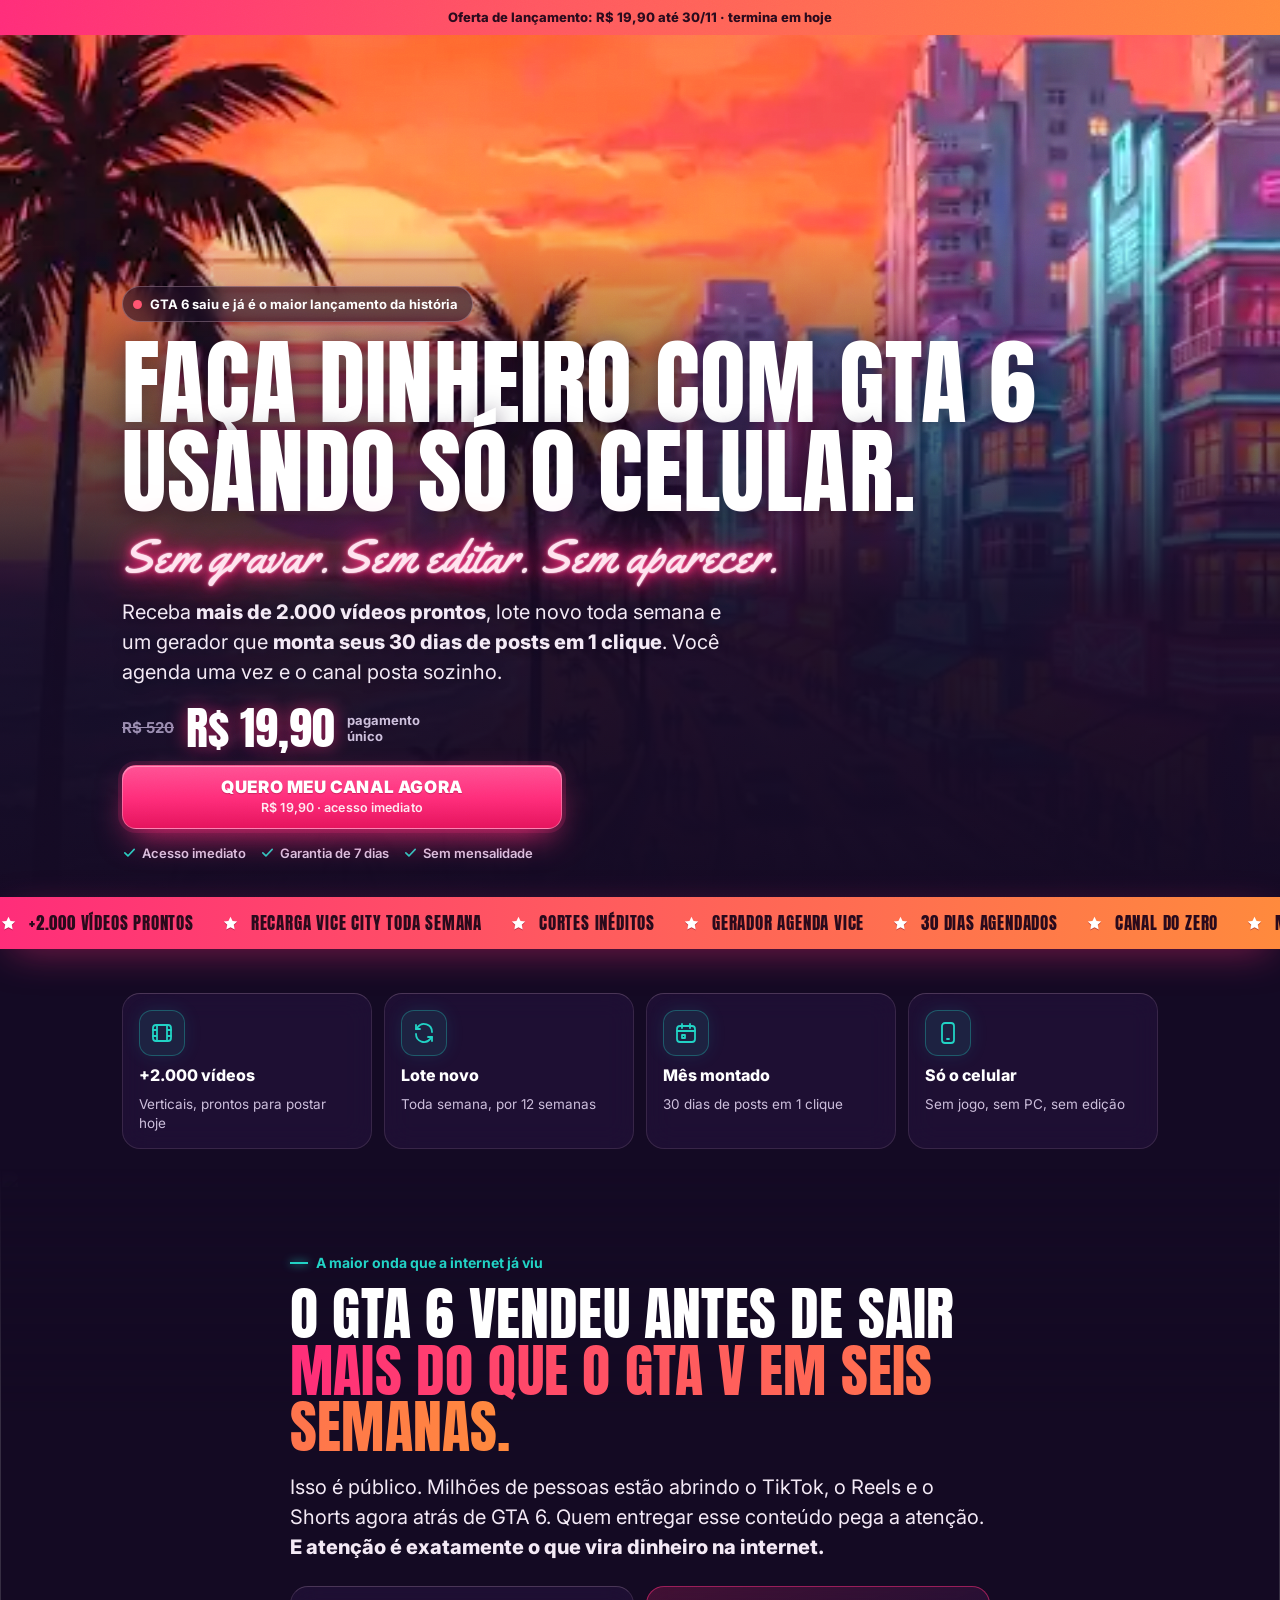
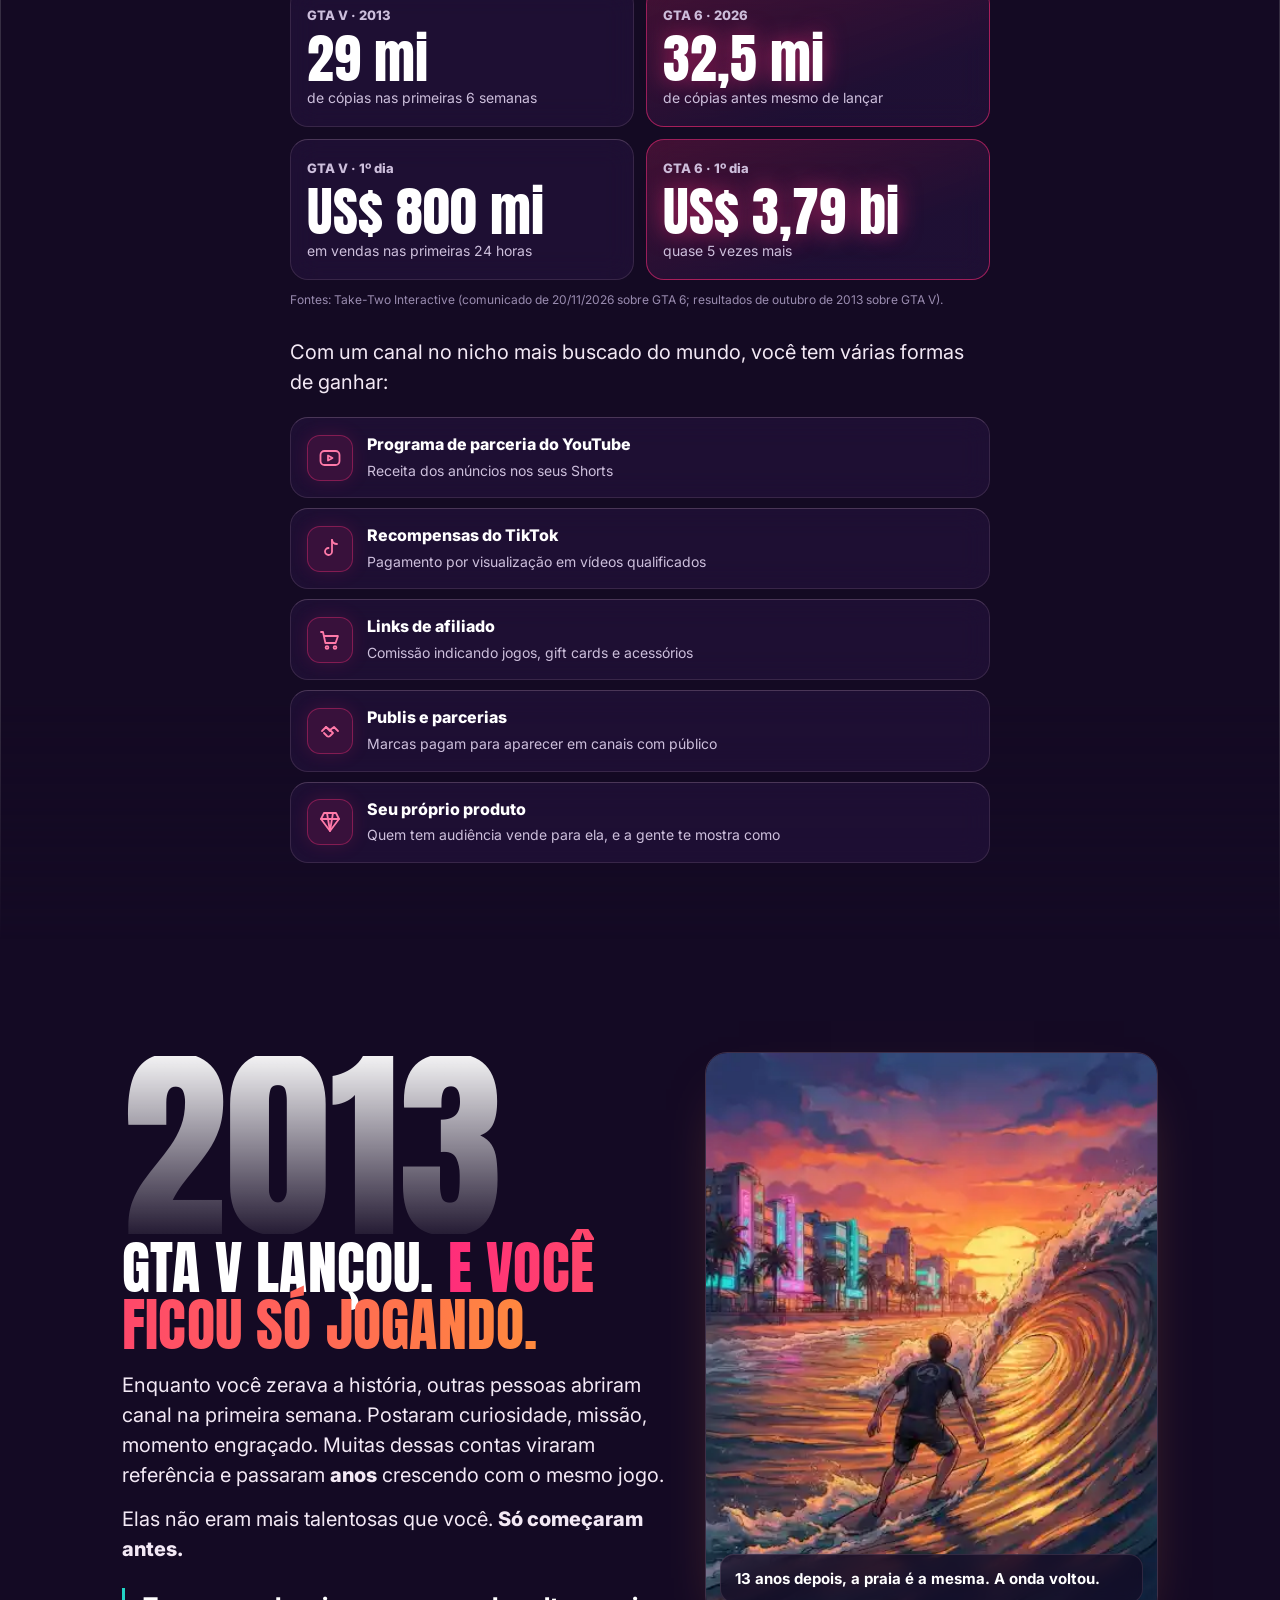
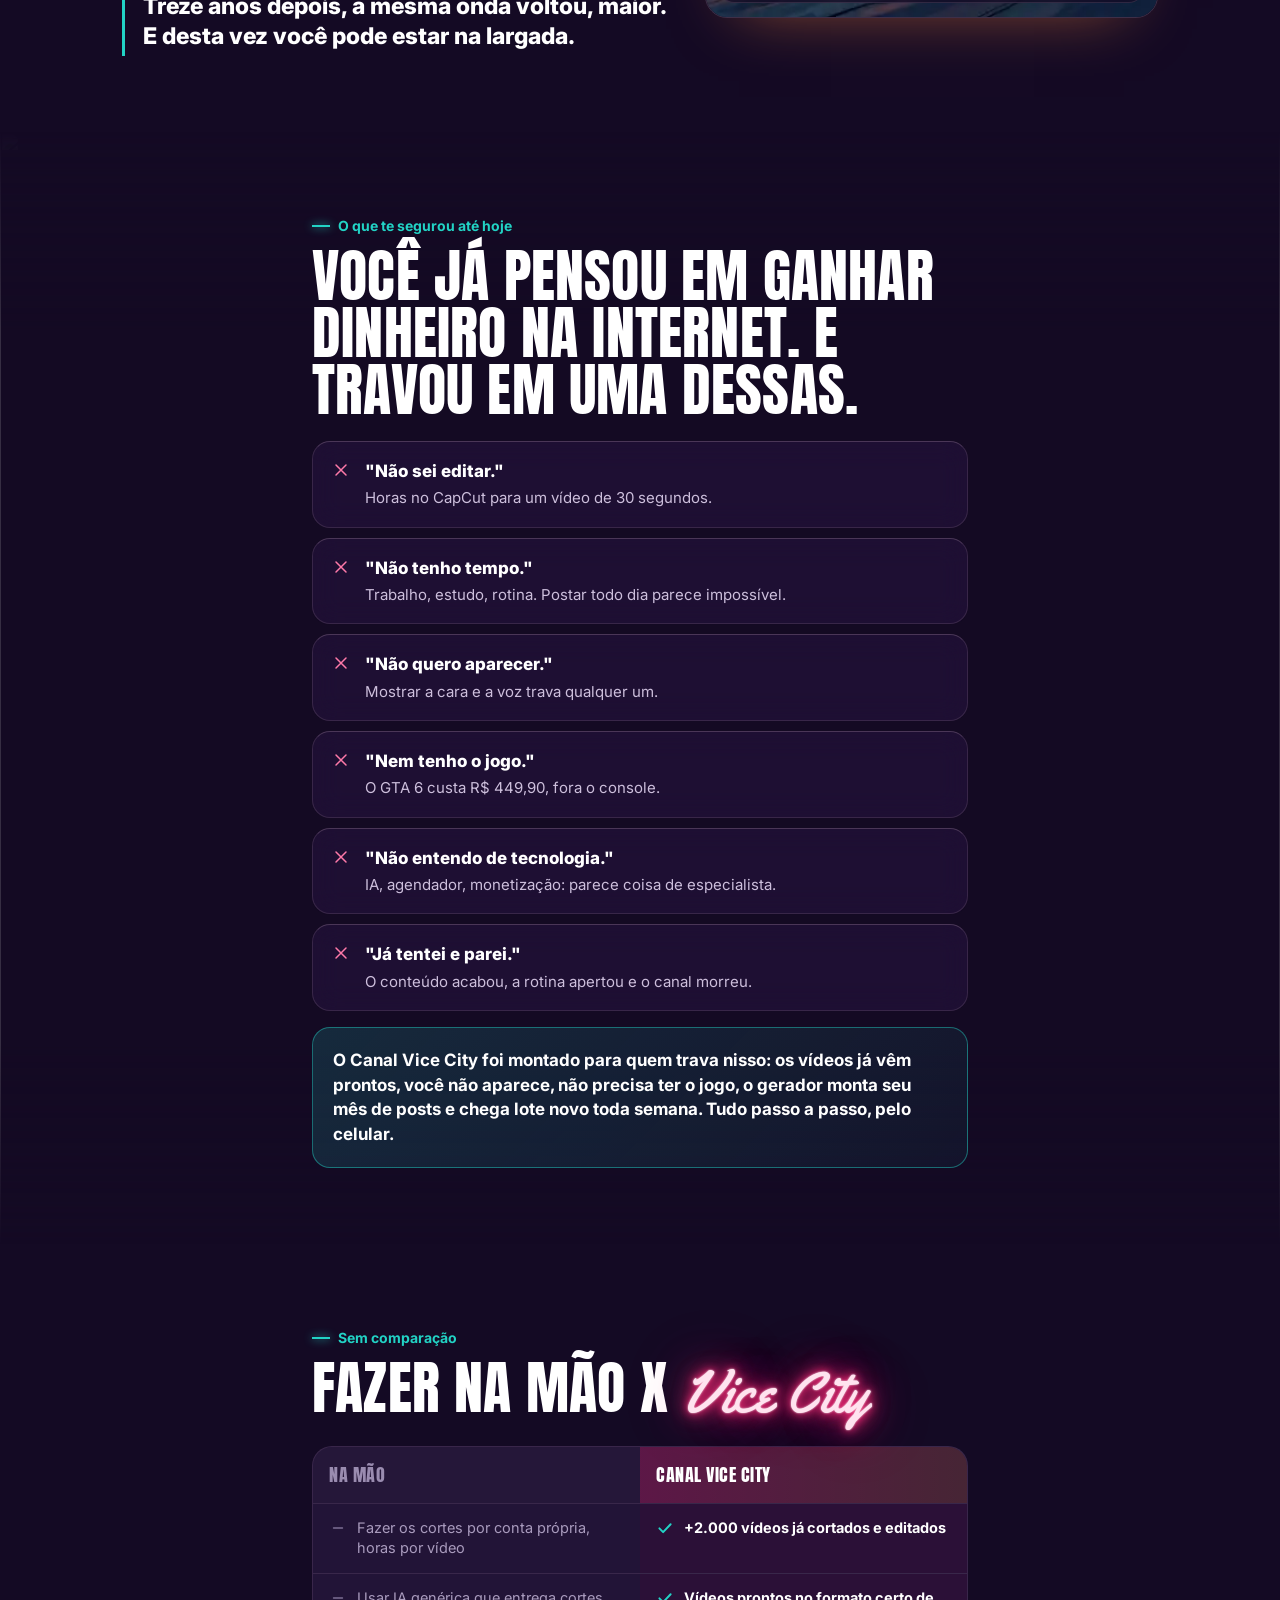
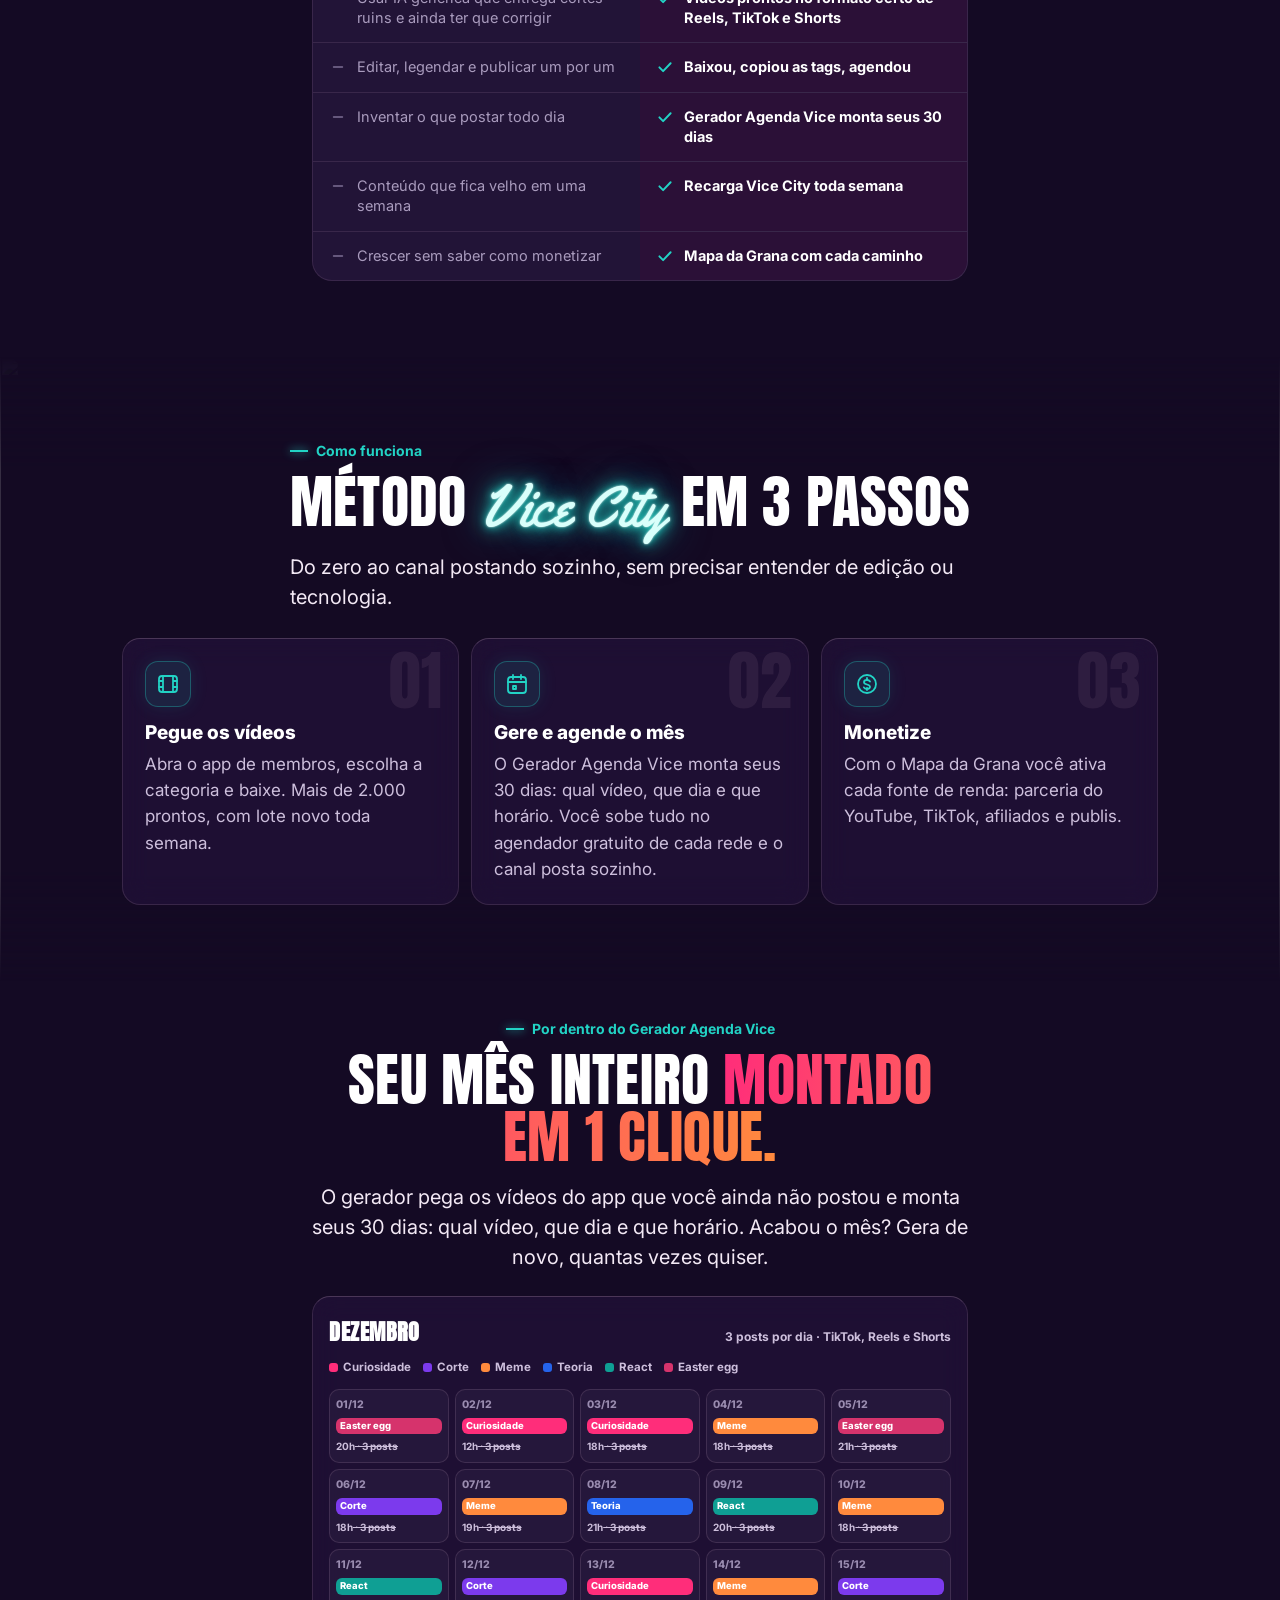
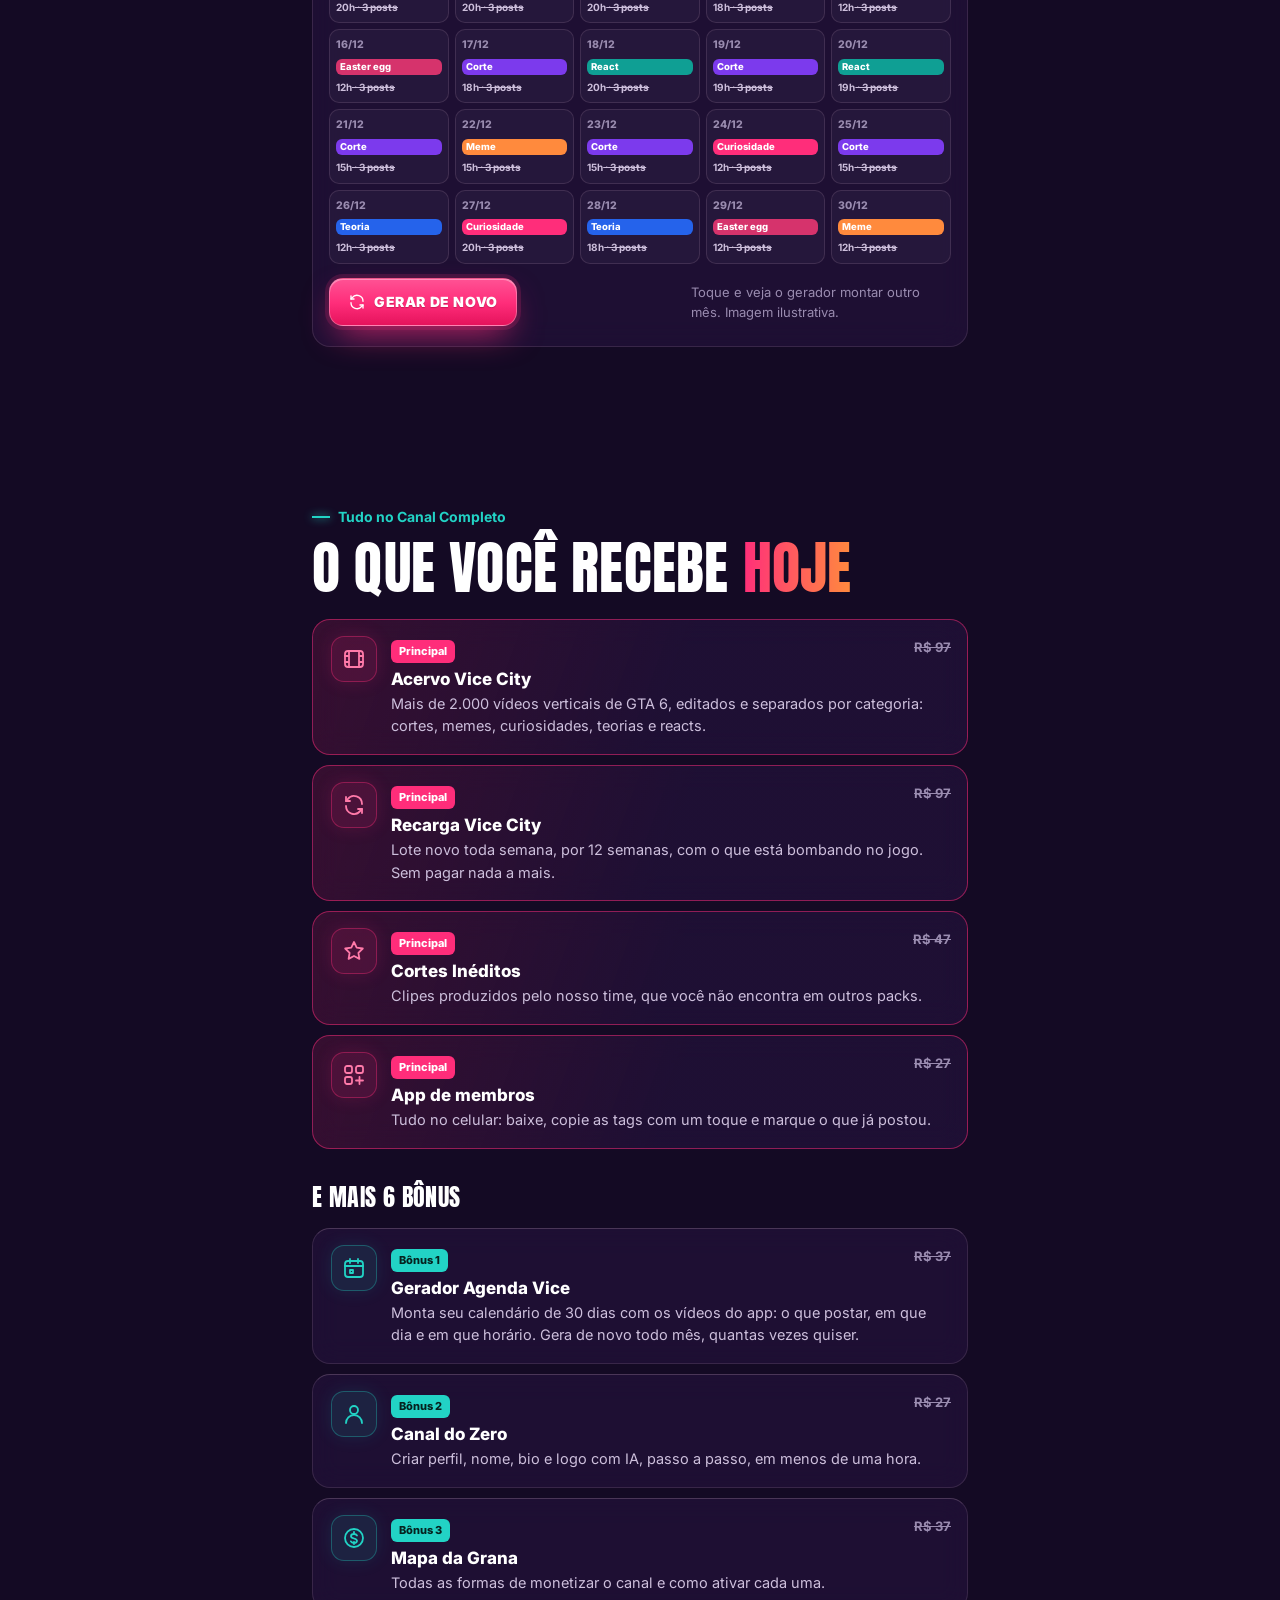
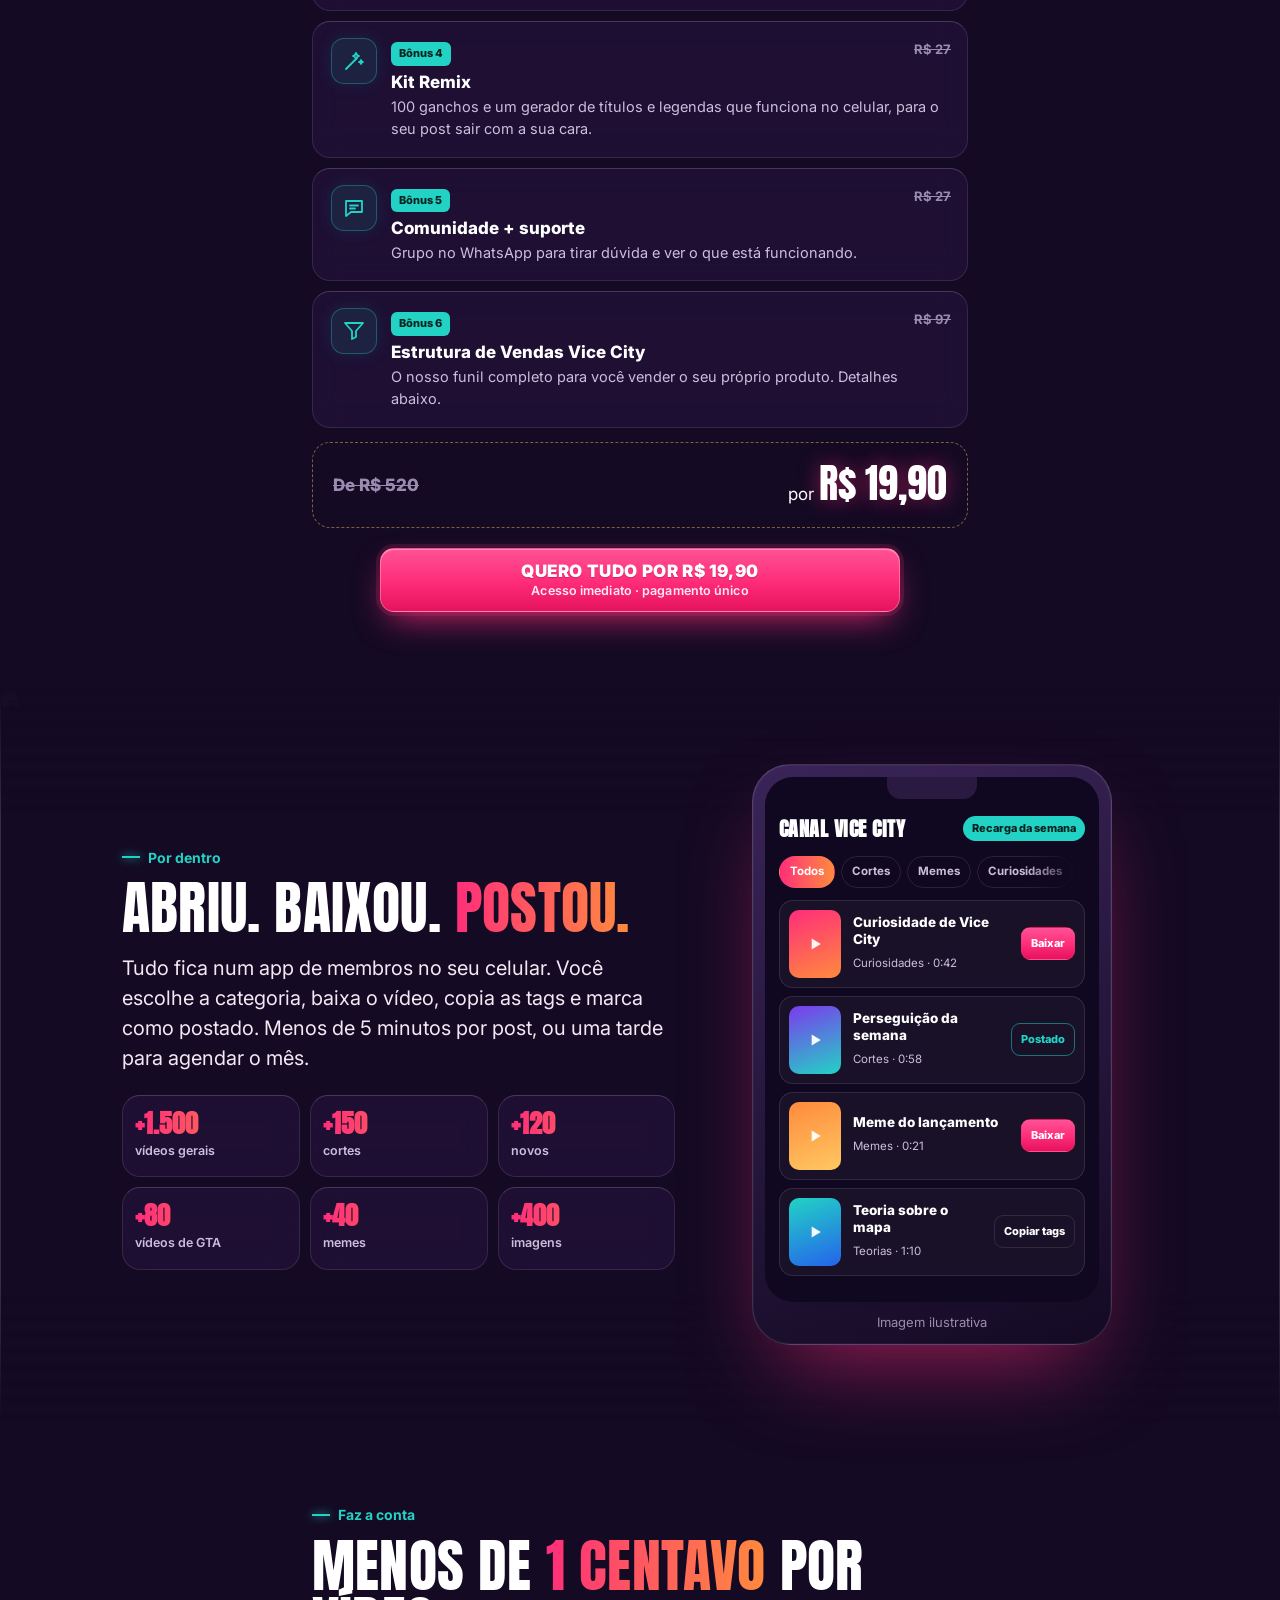
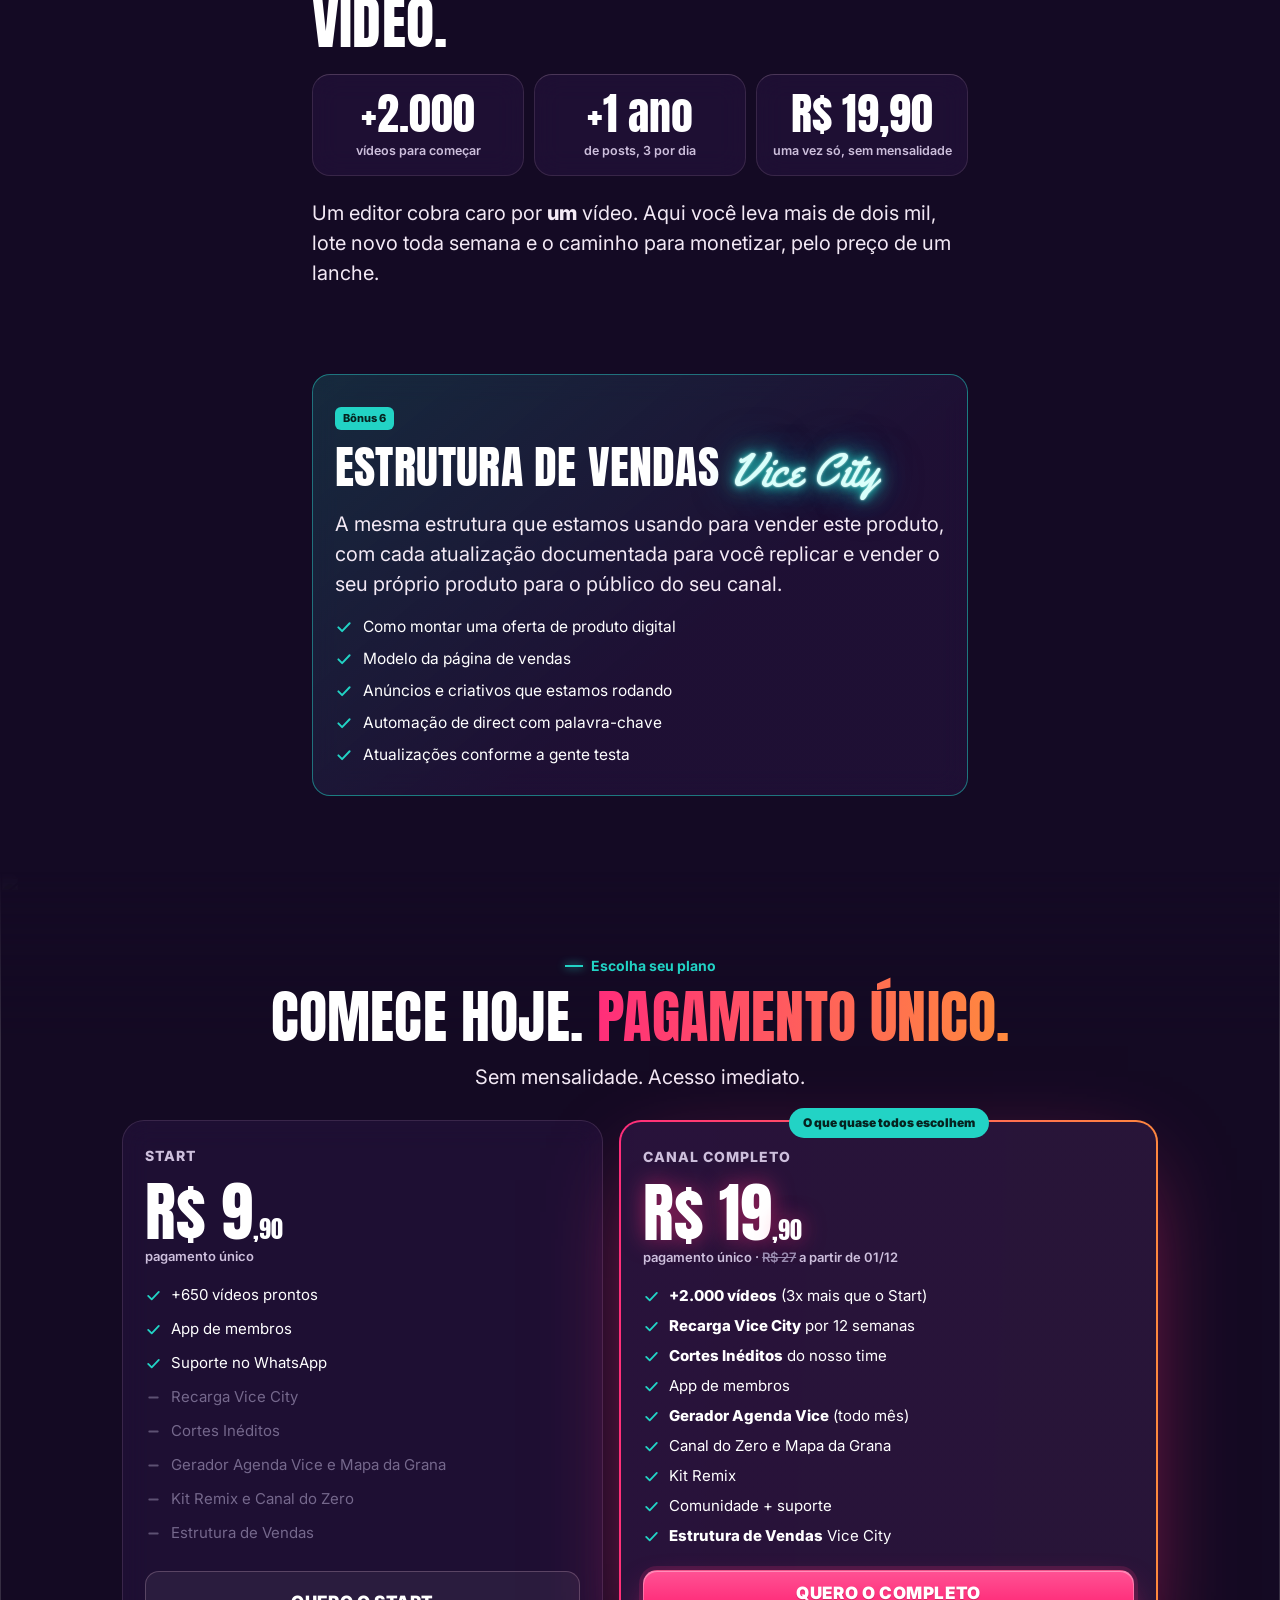
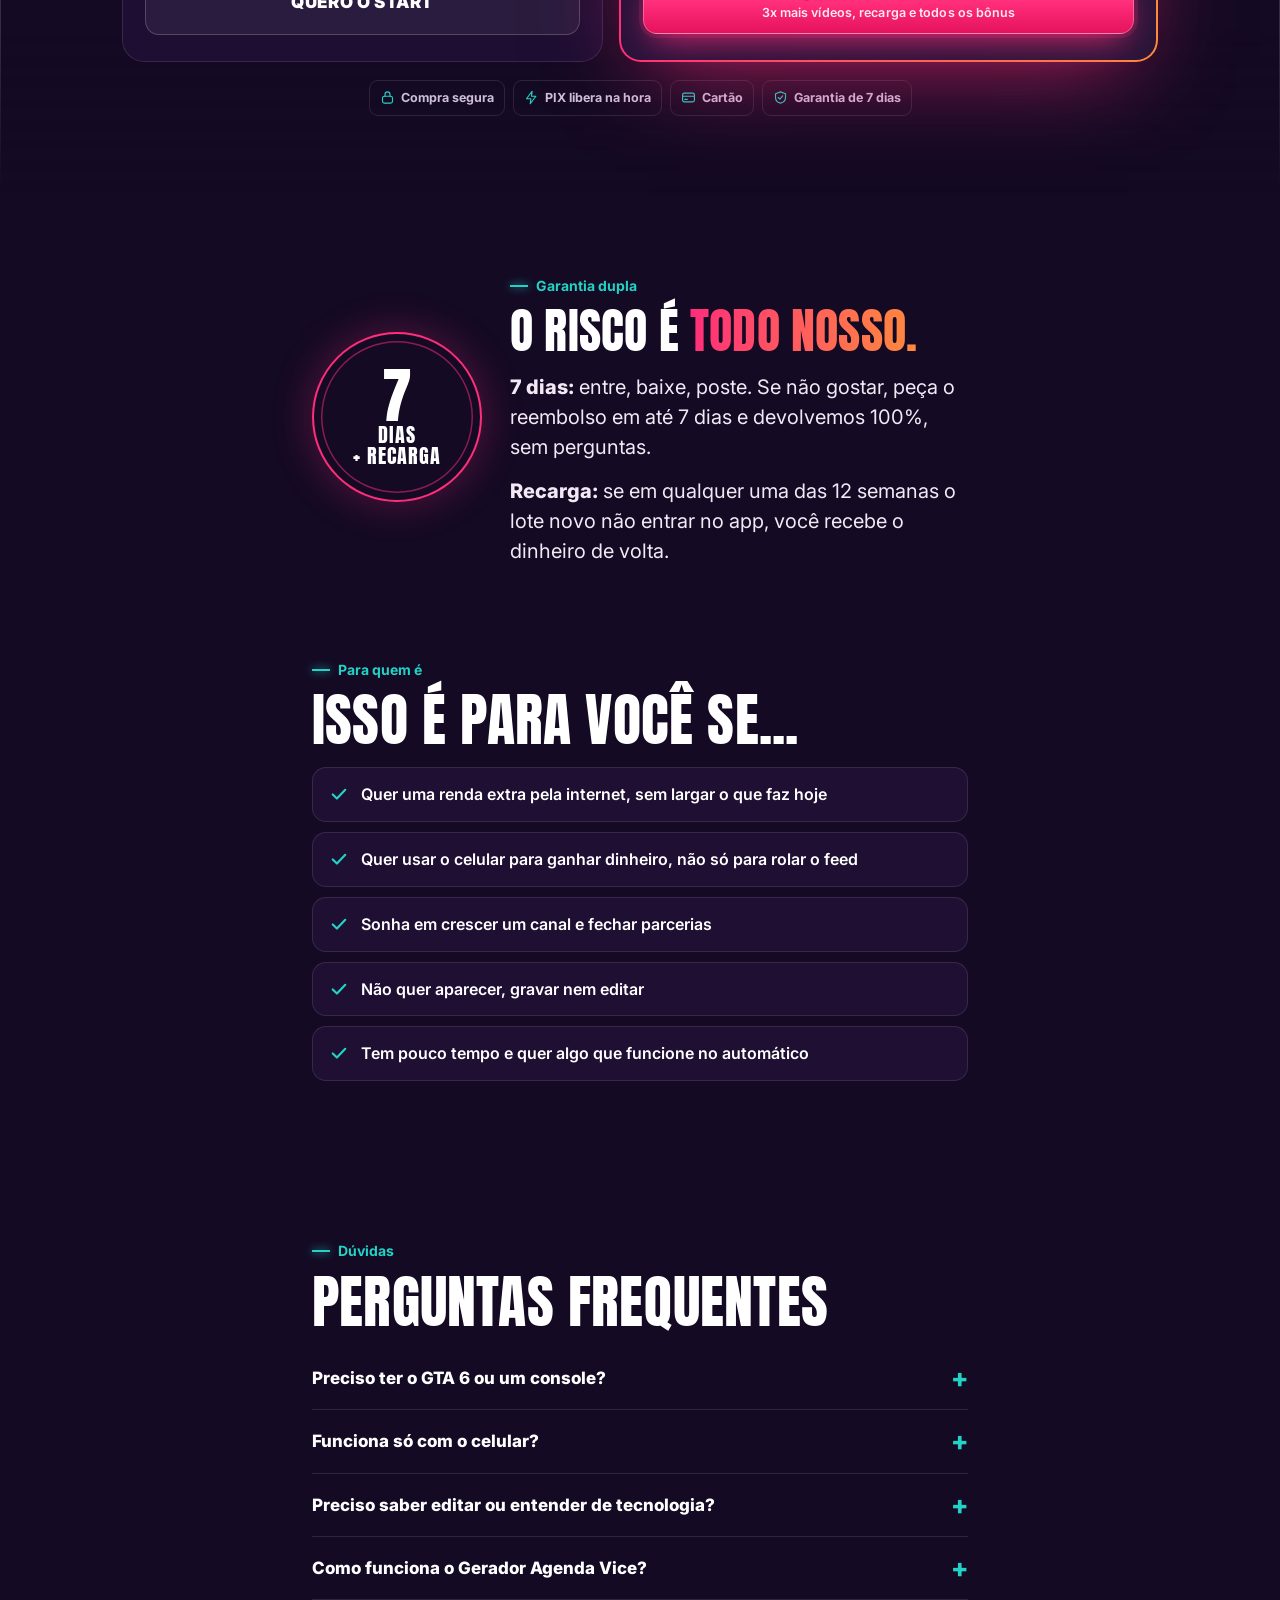
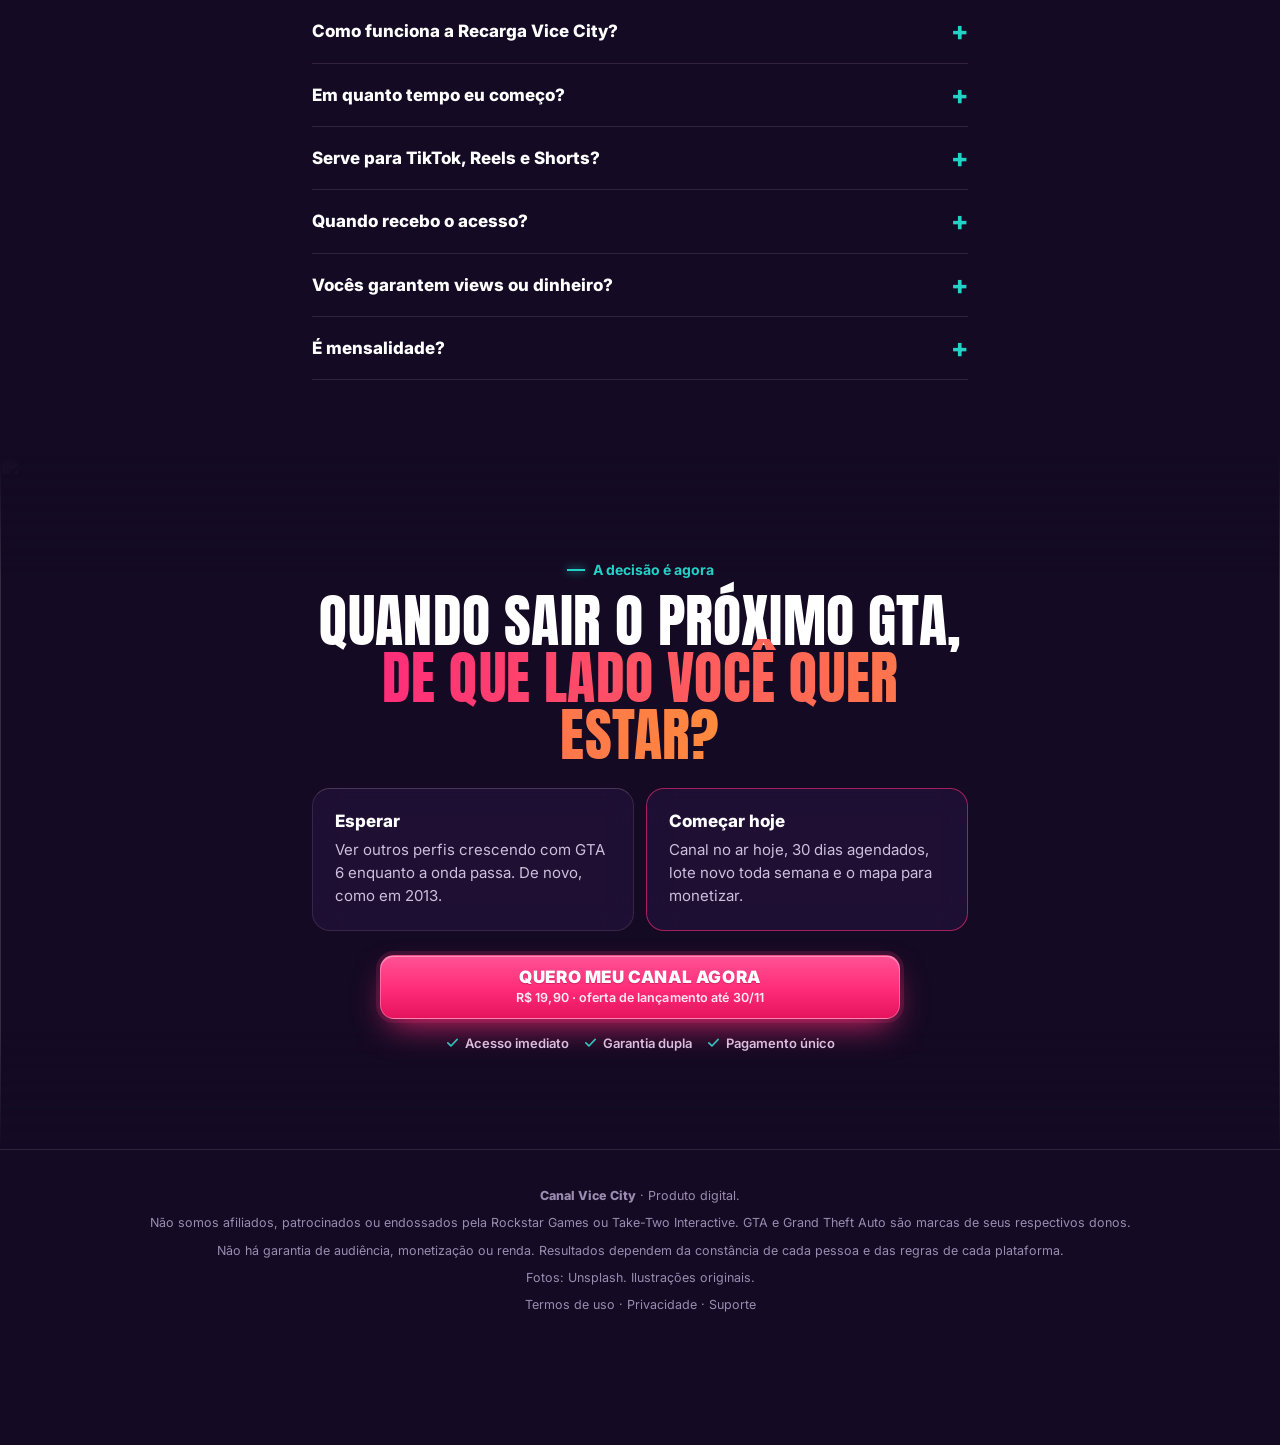
==== index.html @ c2169b96 "Update index.html" ====
<!DOCTYPE html>
<html lang="pt-BR">
<head>
<meta charset="utf-8">
<meta name="viewport" content="width=device-width, initial-scale=1, viewport-fit=cover">
<title>Canal Vice City · Faça dinheiro com GTA 6 usando só o celular</title>
<meta name="description" content="Mais de 2.000 vídeos de GTA 6 prontos, lote novo toda semana e 30 dias de posts agendados de uma vez. Sem gravar, sem editar, sem aparecer. R$ 19,90.">
<meta name="theme-color" content="#140a24">
<meta property="og:title" content="Canal Vice City · Faça dinheiro com GTA 6 usando só o celular">
<meta property="og:description" content="+2.000 vídeos prontos, Recarga Vice City toda semana e 30 dias de posts agendados. R$ 19,90.">
<meta property="og:image" content="https://images.unsplash.com/photo-1533106497176-45ae19e68ba2?w=1200&q=70&auto=format&fit=crop">
<link rel="preconnect" href="https://fonts.googleapis.com">
<link rel="preconnect" href="https://fonts.gstatic.com" crossorigin>
<link rel="preconnect" href="https://images.unsplash.com">
<link href="https://fonts.googleapis.com/css2?family=Anton&family=Inter:wght@400;500;600;700;800;900&family=Yellowtail&display=swap" rel="stylesheet">
<!-- build 10 -->
<!-- PIXEL META: cole aqui o código do pixel (PageView + ViewContent) -->
<style>
:root{
  --night:#140a24;--night2:#1b0f30;--card:rgba(33,17,56,.8);--card2:#24143c;--line:rgba(255,214,232,.12);
  --txt:#fff;--mut:#cdbfdc;--dim:#9a8cb0;
  --pink:#ff2d7a;--orange:#ff8a3d;--aqua:#22d3c5;--pastel:#ffd6e8;--gold:#ffc861;
  --sunset:linear-gradient(92deg,#ff2d7a 0%,#ff5a5f 45%,#ff8a3d 100%);
  --cta:linear-gradient(180deg,#ff5294 0%,#ff2d7a 52%,#e5135c 100%);
}
*{box-sizing:border-box;margin:0;padding:0}
html{scroll-behavior:smooth;overflow-x:hidden}
body{background:var(--night);color:var(--txt);font-family:Inter,system-ui,-apple-system,Segoe UI,Roboto,sans-serif;font-size:17px;line-height:1.55;-webkit-font-smoothing:antialiased;overflow-x:hidden}
body:after{content:"";position:fixed;inset:0;pointer-events:none;z-index:95;opacity:.07;mix-blend-mode:overlay;background-image:url("data:image/svg+xml,%3Csvg xmlns='http://www.w3.org/2000/svg' width='160' height='160'%3E%3Cfilter id='n'%3E%3CfeTurbulence type='fractalNoise' baseFrequency='.9' numOctaves='2' stitchTiles='stitch'/%3E%3C/filter%3E%3Crect width='100%25' height='100%25' filter='url(%23n)'/%3E%3C/svg%3E")}
img{display:block;max-width:100%}
a{color:inherit;text-decoration:none}
.wrap{max-width:1080px;margin:0 auto;padding:0 22px}
.narrow{max-width:700px;margin:0 auto}
section{padding:76px 0;position:relative}
h1,h2{font-family:Anton,Impact,sans-serif;font-weight:400;text-transform:uppercase;letter-spacing:.2px}
h1{font-size:clamp(44px,12vw,94px);line-height:.95}
h2{font-size:clamp(34px,9vw,58px);line-height:.98;margin-bottom:16px}
h3{font-size:19px;font-weight:800;line-height:1.25;margin-bottom:6px}
p+p{margin-top:14px}
b,strong{font-weight:800}
.lead{font-size:clamp(17.5px,4.5vw,20px);line-height:1.5;color:#f3e9f5}
.mut{color:var(--mut)}
.small{font-size:13px;color:var(--dim)}
.sun{background:var(--sunset);-webkit-background-clip:text;background-clip:text;color:transparent}
.script{font-family:Yellowtail,cursive;font-weight:400;text-transform:none;letter-spacing:0;color:#ffe3ef;
  text-shadow:0 0 2px #fff,0 0 8px #ff2d7a,0 0 18px #ff2d7a,0 0 38px rgba(255,45,122,.75),0 0 70px rgba(255,45,122,.45)}
.neon{font-family:Yellowtail,cursive;font-weight:400;text-transform:none;letter-spacing:0;color:#d9fffb;
  text-shadow:0 0 2px #fff,0 0 8px #22d3c5,0 0 20px #22d3c5,0 0 44px rgba(34,211,197,.6)}
@keyframes flick{0%,92%,100%{opacity:1}93%{opacity:.55}95%{opacity:1}97%{opacity:.7}}
.eyebrow{display:inline-flex;align-items:center;gap:8px;font-size:14px;font-weight:700;color:var(--aqua);margin-bottom:12px}
.eyebrow:before{content:"";width:18px;height:2px;background:var(--aqua);box-shadow:0 0 8px var(--aqua)}
.center{text-align:center}.center .eyebrow{justify-content:center}
.ic{width:24px;height:24px;stroke:currentColor;fill:none;stroke-width:1.8;stroke-linecap:round;stroke-linejoin:round;flex-shrink:0}

/* topo */
.topbar{position:sticky;top:0;z-index:70;background:var(--sunset);color:#2a0a1c;font-weight:800;font-size:13px;text-align:center;padding:9px 10px;line-height:1.3}
.topbar b{font-variant-numeric:tabular-nums;white-space:nowrap}

/* botão */
.btn{position:relative;display:flex;flex-direction:column;align-items:center;justify-content:center;gap:3px;width:100%;max-width:520px;margin:0 auto;
  background:var(--cta);color:#fff;font-size:17px;font-weight:900;letter-spacing:.6px;line-height:1.15;text-transform:uppercase;text-align:center;
  min-height:64px;padding:12px 22px;border-radius:14px;border:1px solid rgba(255,255,255,.28);overflow:hidden;
  box-shadow:0 0 0 4px rgba(255,45,122,.16),0 14px 34px -10px rgba(255,45,122,.85),inset 0 1px 0 rgba(255,255,255,.35);text-shadow:0 1px 1px rgba(120,0,40,.35);transition:transform .15s}
.btn small{font-size:12.5px;font-weight:600;letter-spacing:.1px;text-transform:none;color:rgba(255,255,255,.9);text-shadow:none}
.btn:after{content:"";position:absolute;top:0;left:-60%;width:40%;height:100%;background:linear-gradient(100deg,transparent,rgba(255,255,255,.35),transparent);transform:skewX(-20deg);animation:shine 4.5s infinite}
@keyframes shine{0%,60%{left:-60%}100%{left:130%}}
.btn:hover{transform:translateY(-2px)}
.btn:focus-visible{outline:3px solid var(--aqua);outline-offset:3px}
.btn-dark{background:rgba(255,255,255,.06);border:1px solid rgba(255,214,232,.22);box-shadow:none;text-shadow:none}
.btn-dark:after{display:none}
.trust{display:flex;flex-wrap:wrap;gap:6px 14px;margin-top:14px;font-size:13px;color:#d8cbe6;font-weight:600}
.trust span{display:inline-flex;align-items:center;gap:5px}
.trust .ic{width:15px;height:15px;color:var(--aqua);stroke-width:2.6}

/* fotos */
.photo{position:absolute;inset:0;z-index:0;overflow:hidden;-webkit-mask-image:linear-gradient(180deg,transparent 0,#000 18%,#000 82%,transparent 100%);mask-image:linear-gradient(180deg,transparent 0,#000 18%,#000 82%,transparent 100%)}
.photo img{width:100%;height:100%;object-fit:cover;color:transparent;font-size:0;filter:saturate(1.3)}
.photo:after{content:"";position:absolute;inset:0;background:rgba(20,10,36,.8)}
.on-photo{position:relative;z-index:3}

/* hero */
.hero .photo{-webkit-mask-image:none;mask-image:none}
.hero{min-height:calc(100svh - 38px);display:flex;align-items:flex-end;padding:90px 0 34px;overflow:hidden}
.hero .photo img{filter:saturate(1.08) contrast(1.04);object-position:50% 38%}
.hero .photo:before{content:"";position:absolute;inset:0;z-index:1;mix-blend-mode:soft-light;opacity:.4;background:linear-gradient(195deg,rgba(255,138,61,.85) 0%,rgba(255,45,122,.7) 38%,rgba(120,60,255,.35) 70%,transparent 100%)}
.hero .photo:after{z-index:2;background:linear-gradient(180deg,rgba(20,10,36,0) 0%,rgba(20,10,36,0) 26%,rgba(20,10,36,.55) 46%,rgba(20,10,36,.93) 66%,var(--night) 100%)}
.tag-live{display:inline-flex;align-items:center;gap:8px;background:rgba(20,10,36,.55);backdrop-filter:blur(8px);border:1px solid rgba(255,214,232,.28);border-radius:99px;padding:7px 14px 7px 10px;font-size:13px;font-weight:700;margin-bottom:16px}
.dot{width:9px;height:9px;border-radius:50%;background:#ff5470;box-shadow:0 0 0 0 rgba(255,84,112,.7);animation:pulse 1.6s infinite}
@keyframes pulse{70%{box-shadow:0 0 0 10px rgba(255,84,112,0)}100%{box-shadow:0 0 0 0 rgba(255,84,112,0)}}
.hero h1{margin-bottom:14px;text-shadow:0 2px 24px rgba(20,10,36,.55)}
.hero h1 .script{display:block;font-size:.5em;line-height:1.15;margin-top:12px;animation:flick 6s infinite}
.hero .lead{max-width:620px;margin-bottom:18px;text-shadow:0 1px 10px rgba(20,10,36,.8)}
.price-flash{display:flex;align-items:center;gap:12px;margin:0 0 14px}
.price-flash s{color:var(--dim);font-weight:700;font-size:15px}
.price-flash .p{font-family:Anton,Impact,sans-serif;font-size:46px;line-height:1;text-shadow:0 0 18px rgba(255,45,122,.6)}
.price-flash .u{font-size:13px;color:var(--mut);font-weight:700;line-height:1.25}
.hero .btn{margin:0;max-width:440px}

/* faixa */
.ticker{background:var(--sunset);overflow:hidden;padding:13px 0;position:relative;z-index:2;box-shadow:0 10px 40px -12px rgba(255,45,122,.6)}
.ticker-in{display:flex;width:max-content;animation:tick 38s linear infinite;will-change:transform}
.ticker span{display:inline-flex;align-items:center;gap:12px;padding-right:28px;font-family:Anton,Impact,sans-serif;font-size:17px;letter-spacing:.8px;text-transform:uppercase;white-space:nowrap;color:#2a0a1c}
.ticker span svg{width:17px;height:17px;fill:#fff;filter:drop-shadow(0 1px 0 rgba(120,0,40,.45))}
@keyframes tick{to{transform:translateX(-50%)}}

/* cartões */
.card{background:var(--card);backdrop-filter:blur(14px);-webkit-backdrop-filter:blur(14px);border:1px solid var(--line);border-top-color:rgba(255,214,232,.2);border-radius:18px;padding:22px}
.g2{display:grid;grid-template-columns:1fr 1fr;gap:12px}
.badge-ic{width:46px;height:46px;border-radius:13px;display:grid;place-items:center;color:var(--aqua);background:rgba(34,211,197,.1);border:1px solid rgba(34,211,197,.32);box-shadow:0 0 18px rgba(34,211,197,.12)}
.badge-ic.pk{color:#ff7aa9;background:rgba(255,45,122,.12);border-color:rgba(255,45,122,.38);box-shadow:0 0 18px rgba(255,45,122,.15)}

/* benefícios rápidos */
.qb{display:grid;grid-template-columns:repeat(4,1fr);gap:12px}
.qb .card{padding:16px;display:flex;flex-direction:column;gap:10px}
.qb b{font-size:16px;line-height:1.2}
.qb span{font-size:13.5px;color:var(--mut);line-height:1.35}

/* números */
.vs{display:grid;grid-template-columns:1fr 1fr;gap:12px;margin-top:24px}
.vs .card{padding:18px 16px;min-width:0}
.vs .y{font-size:13px;font-weight:800;color:var(--mut)}
.vs .n{font-family:Anton,Impact,sans-serif;font-size:clamp(25px,7.2vw,54px);line-height:1;margin:6px 0 4px;white-space:nowrap}
.vs .l{font-size:14px;color:var(--mut);line-height:1.35}
.vs .new{border-color:rgba(255,45,122,.55);background:linear-gradient(160deg,rgba(255,45,122,.2),var(--card) 70%)}
.vs .new .n{color:#fff;text-shadow:0 0 22px rgba(255,45,122,.55)}
.src{font-size:12px;color:var(--dim);margin-top:12px;line-height:1.4}
.money-list{display:grid;gap:10px;margin-top:20px}
.money{display:grid;grid-template-columns:46px 1fr;gap:14px;align-items:center;padding:14px 16px}
.money b{display:block;font-size:16px}
.money span{font-size:14px;color:var(--mut)}

/* 2013 */
.split{display:grid;grid-template-columns:1.1fr .9fr;gap:30px;align-items:center}
.split>*{min-width:0}
.split-img{border-radius:22px;overflow:hidden;aspect-ratio:4/5;position:relative;border:1px solid rgba(255,214,232,.18);box-shadow:0 24px 60px -34px rgba(255,138,61,.55)}
.split-img img{width:100%;height:100%;object-fit:cover}
.split-img .cap{position:absolute;left:14px;right:14px;bottom:14px;background:rgba(20,10,36,.72);backdrop-filter:blur(8px);border:1px solid var(--line);border-radius:14px;padding:12px 14px;font-weight:700;font-size:15px}
.year{font-family:Anton,Impact,sans-serif;font-size:clamp(110px,30vw,210px);line-height:.85;background:linear-gradient(180deg,rgba(255,255,255,.95),rgba(255,255,255,.08));-webkit-background-clip:text;background-clip:text;color:transparent;margin-bottom:6px}
.quote{border-left:3px solid var(--aqua);padding:4px 0 4px 18px;margin:24px 0 0;font-size:clamp(19px,5vw,23px);font-weight:800;line-height:1.3}

/* dores */
.pains{display:grid;gap:10px;margin-top:22px}
.pain{display:grid;grid-template-columns:22px 1fr;gap:12px;padding:16px 18px}
.pain .ic{width:20px;height:20px;color:#ff7aa9;margin-top:2px}
.pain b{display:block}
.pain span{font-size:15px;color:var(--mut)}
.answer{margin-top:16px;padding:20px;border-radius:18px;background:linear-gradient(135deg,rgba(34,211,197,.16),rgba(34,211,197,.05));border:1px solid rgba(34,211,197,.45);font-weight:700;font-size:17px;line-height:1.45}

/* comparação */
.cmp{margin-top:24px;border-radius:20px;overflow:hidden;border:1px solid var(--line);background:var(--card)}
.cmp-h,.cmp-r{display:grid;grid-template-columns:1fr 1fr}
.cmp-h div{padding:14px 16px;font-family:Anton,Impact,sans-serif;font-size:18px;letter-spacing:.5px;text-transform:uppercase}
.cmp-h .old{color:var(--dim);background:rgba(255,255,255,.03)}
.cmp-h .us{background:linear-gradient(90deg,rgba(255,45,122,.28),rgba(255,138,61,.18))}
.cmp-r{border-top:1px solid var(--line)}
.cmp-r div{padding:14px 16px;font-size:14.5px;line-height:1.4;display:flex;gap:10px;align-items:flex-start}
.cmp-r .old{color:#a99bbd;background:rgba(255,255,255,.02)}
.cmp-r .us{background:rgba(255,45,122,.06);font-weight:700}
.cmp-r .old .ic{color:#7d6f94;width:18px;height:18px;margin-top:1px}
.cmp-r .us .ic{color:var(--aqua);width:18px;height:18px;margin-top:1px;stroke-width:2.6}

/* passos */
.steps{display:grid;grid-template-columns:repeat(3,1fr);gap:12px;margin-top:26px}
.step{position:relative;overflow:hidden;padding:22px}
.step .num{position:absolute;right:16px;top:10px;font-family:Anton,Impact,sans-serif;font-size:64px;line-height:1;color:rgba(255,214,232,.08)}
.step .badge-ic{margin-bottom:14px}

/* pilha */
.stack{display:grid;gap:10px;margin-top:22px}
.item{display:grid;grid-template-columns:46px 1fr;gap:14px;padding:16px 18px;position:relative}
.item h3{font-size:17px;margin:0 0 3px;padding-right:62px}
.item p{font-size:14.5px;color:var(--mut)}
.item .val{position:absolute;right:16px;top:17px;font-size:13px;color:var(--dim);text-decoration:line-through;font-weight:700}
.item.core{border-color:rgba(255,45,122,.5);background:linear-gradient(110deg,rgba(255,45,122,.15),var(--card) 55%)}
.tag{display:inline-block;font-size:11px;font-weight:800;color:#06221f;background:var(--aqua);padding:3px 8px;border-radius:6px;margin-bottom:6px}
.tag.pk{background:var(--pink);color:#fff}
.sub{font-family:Anton,Impact,sans-serif;font-size:24px;text-transform:uppercase;margin:30px 0 4px;letter-spacing:.4px}
.total{margin-top:14px;padding:20px;border-radius:18px;border:1px dashed rgba(255,200,97,.45);display:flex;justify-content:space-between;align-items:center;gap:10px;flex-wrap:wrap}
.total .o{text-decoration:line-through;color:var(--dim);font-weight:800;font-size:17px}
.total .nw{font-family:Anton,Impact,sans-serif;font-size:40px;line-height:1;text-shadow:0 0 20px rgba(255,45,122,.5)}

/* app */
.mock{width:100%;max-width:360px;margin:0 auto;border-radius:38px;padding:12px;background:linear-gradient(160deg,#3a2458,#140a24);border:1px solid rgba(255,214,232,.18);box-shadow:0 40px 90px -30px rgba(255,45,122,.6),inset 0 0 0 1px rgba(255,255,255,.04)}
.screen{border-radius:28px;background:#0f0820;overflow:hidden;padding:16px 14px 18px}
.notch{width:90px;height:22px;border-radius:0 0 14px 14px;background:#2a1a42;margin:-16px auto 14px}
.app-h{display:flex;justify-content:space-between;align-items:center;margin-bottom:12px}
.app-h b{font-family:Anton,Impact,sans-serif;font-size:20px;text-transform:uppercase;letter-spacing:.5px}
.app-h span{font-size:11px;font-weight:800;color:#06221f;background:var(--aqua);padding:4px 9px;border-radius:99px}
.chips{display:flex;gap:6px;overflow:hidden;margin-bottom:12px;-webkit-mask-image:linear-gradient(90deg,#000 80%,transparent);mask-image:linear-gradient(90deg,#000 80%,transparent)}
.chips span{font-size:11.5px;font-weight:700;padding:6px 10px;border-radius:99px;border:1px solid var(--line);white-space:nowrap;color:var(--mut)}
.chips span.on{background:var(--sunset);color:#fff;border-color:transparent}
.vrow{display:grid;grid-template-columns:52px 1fr auto;gap:12px;align-items:center;padding:9px;border-radius:14px;background:rgba(255,255,255,.04);border:1px solid var(--line);margin-bottom:8px}
.th{width:52px;height:68px;border-radius:10px;position:relative;display:grid;place-items:center;overflow:hidden}
.th:before{content:"";position:absolute;inset:0;background:var(--g)}
.th .ic{position:relative;width:20px;height:20px;color:#fff;fill:rgba(255,255,255,.95);stroke:none}
.vrow b{font-size:13.5px;display:block;line-height:1.25}
.vrow span{font-size:11.5px;color:var(--mut)}
.mb{font-size:11px;font-weight:800;border-radius:9px;padding:7px 9px;white-space:nowrap;border:1px solid var(--line)}
.mb.go{background:var(--cta);border-color:transparent}
.mb.ok{color:var(--aqua);border-color:rgba(34,211,197,.5)}
.cats{display:grid;grid-template-columns:repeat(3,1fr);gap:10px;margin-top:22px}
.cat{padding:14px 12px;min-width:0}
.cat b{font-family:Anton,Impact,sans-serif;font-size:26px;line-height:1;display:block}
.cat span{font-size:12.5px;color:var(--mut);font-weight:600}

/* conta */
.calc{display:grid;grid-template-columns:repeat(3,1fr);gap:10px;margin-top:22px}
.calc .card{padding:16px 8px;text-align:center;min-width:0;display:flex;flex-direction:column;align-items:center;justify-content:flex-start}
.calc .n{font-family:Anton,Impact,sans-serif;font-size:clamp(24px,6.6vw,44px);line-height:1;white-space:nowrap}
.calc .l{font-size:12.5px;color:var(--mut);margin-top:8px;line-height:1.3;font-weight:600}

/* bônus 6 */
.d7{border:1.5px solid rgba(34,211,197,.5);background:linear-gradient(140deg,rgba(34,211,197,.16),var(--card) 60%);padding:28px 22px}
.d7 ul{list-style:none;display:grid;gap:8px;margin-top:16px}
.d7 li{display:flex;gap:10px;font-size:15.5px}
.d7 li .ic{width:18px;height:18px;color:var(--aqua);stroke-width:2.6;margin-top:3px}

/* planos */
.plans{display:grid;grid-template-columns:1fr 1.12fr;gap:16px;align-items:stretch;margin-top:28px}
.plan{background:var(--card);backdrop-filter:blur(14px);border:1px solid var(--line);border-radius:22px;padding:26px 22px;display:flex;flex-direction:column;position:relative}
.plan.pro{border:2px solid transparent;background:linear-gradient(rgba(33,17,56,.97),rgba(33,17,56,.97)) padding-box,var(--sunset) border-box;box-shadow:0 30px 90px -30px rgba(255,45,122,.7)}
.badge{position:absolute;top:-14px;left:50%;transform:translateX(-50%);background:var(--aqua);color:#06221f;font-size:12px;font-weight:900;padding:6px 14px;border-radius:99px;white-space:nowrap}
.plan h3{font-size:14px;letter-spacing:1px;color:var(--mut);font-weight:800}
.price{font-family:Anton,Impact,sans-serif;font-size:64px;line-height:1;margin:10px 0 2px}
.price small{font-size:24px}
.plan.pro .price{text-shadow:0 0 22px rgba(255,45,122,.55)}
.pnote{font-size:13px;color:var(--mut);margin-bottom:18px;font-weight:600}
.pnote s{color:var(--dim)}
.feat{list-style:none;display:grid;gap:9px;margin-bottom:24px;font-size:15px;flex:1}
.feat li{display:flex;gap:9px;line-height:1.4}
.feat li .ic{width:17px;height:17px;color:var(--aqua);stroke-width:2.6;margin-top:3px}
.feat li.off{color:#75688c}
.feat li.off .ic{color:#5d5173}
.plan .btn{max-width:none}
.secure{display:flex;justify-content:center;gap:8px;flex-wrap:wrap;margin-top:18px}
.secure span{display:inline-flex;align-items:center;gap:6px;font-size:12.5px;font-weight:700;color:var(--mut);border:1px solid var(--line);border-radius:9px;padding:7px 10px}
.secure .ic{width:15px;height:15px;color:var(--aqua)}

/* garantia */
.guar{display:grid;grid-template-columns:170px 1fr;gap:28px;align-items:center}
.seal{width:170px;height:170px;border-radius:50%;display:grid;place-items:center;text-align:center;border:2px solid var(--pink);box-shadow:inset 0 0 0 7px var(--night),inset 0 0 0 8.5px rgba(255,45,122,.5),0 0 40px rgba(255,45,122,.3)}
.seal div{font-family:Anton,Impact,sans-serif;font-size:20px;line-height:1.05;letter-spacing:1px}
.seal span{display:block;font-size:60px;line-height:.95}

/* para quem */
.who{list-style:none;display:grid;gap:10px;margin-top:18px}
.who li{display:flex;gap:12px;align-items:flex-start;padding:14px 16px;border-radius:14px;background:var(--card);border:1px solid var(--line);font-size:16px;font-weight:600}
.who .ic{color:var(--aqua);stroke-width:2.6;width:20px;height:20px;margin-top:2px}

/* faq */
details{border-bottom:1px solid var(--line);padding:18px 0}
summary{cursor:pointer;font-weight:800;font-size:17px;list-style:none;display:flex;justify-content:space-between;gap:16px;align-items:center}
summary::-webkit-details-marker{display:none}
summary:after{content:"+";color:var(--aqua);font-size:26px;line-height:1;flex-shrink:0}
details[open] summary:after{content:"–"}
details p{margin-top:10px;color:var(--mut);font-size:16px}

/* final */
.final{overflow:hidden;padding:96px 0}
.roads{display:grid;grid-template-columns:1fr 1fr;gap:12px;margin:24px 0;text-align:left}
.road{display:flex;gap:12px}
.road h3{font-size:17px}
.road p{font-size:15px;color:var(--mut)}
.road.good{border-color:rgba(255,45,122,.6)}
.road.bad{opacity:.8}

footer{padding:36px 0 130px;border-top:1px solid var(--line);font-size:12.5px;color:var(--dim);text-align:center;background:var(--night)}
footer p+p{margin-top:8px}

.sticky{position:fixed;left:0;right:0;bottom:0;z-index:80;padding:10px 14px calc(10px + env(safe-area-inset-bottom));background:rgba(20,10,36,.95);backdrop-filter:blur(12px);border-top:1px solid var(--line);display:none;align-items:center;gap:12px;transform:translateY(110%);transition:transform .25s}
.sticky.show{transform:none}
.sticky .p{font-size:11.5px;color:var(--mut);line-height:1.2;white-space:nowrap}
.sticky .p b{display:block;color:#fff;font-size:20px;font-family:Anton,Impact,sans-serif;font-weight:400}
.sticky .btn{min-height:52px;padding:8px 16px;font-size:15px;margin:0}

@media (max-width:860px){
  section{padding:60px 0}
  .g2,.steps,.plans,.roads,.guar,.split{grid-template-columns:1fr}
  .qb{grid-template-columns:repeat(2,1fr)}
  .split-img{aspect-ratio:4/5;max-width:440px;margin:0 auto;width:100%}
  .guar{text-align:center}.seal{margin:0 auto}
  .plan.pro{order:-1}
  .sticky{display:flex}
  .btn{max-width:none}
  .cmp-r div{padding:12px 10px;font-size:13.5px;gap:8px}
  .wrap{padding:0 20px}
  .vs{gap:10px}
  .cats{gap:8px}
  .cat b{font-size:24px}
  .item h3{padding-right:58px}
  .guar>div:last-child{text-align:left}
  .guar .eyebrow{justify-content:flex-start}
  .cmp-h div{padding:12px;font-size:16px}
}
@media (prefers-reduced-motion:reduce){.btn:after,.dot,.hero h1 .script{animation:none!important}.ticker-in{animation-duration:60s}}
/* gerador */
.gen{margin-top:24px;padding:18px 16px 20px;text-align:left}
.gen-h{display:flex;justify-content:space-between;align-items:baseline;gap:4px 10px;margin-bottom:10px;flex-wrap:wrap}
.gen-h b{font-family:Anton,Impact,sans-serif;font-size:22px;text-transform:uppercase;letter-spacing:.5px}
.gen-h span{font-size:12px;font-weight:700;color:var(--mut)}
.leg{display:flex;flex-wrap:wrap;gap:6px 12px;margin:0 0 12px}
.leg span{display:inline-flex;align-items:center;gap:5px;font-size:11.5px;font-weight:700;color:var(--mut)}
.leg i{width:9px;height:9px;border-radius:3px;background:var(--c)}
.cal{display:grid;grid-template-columns:repeat(5,minmax(0,1fr));gap:6px}
.day{min-width:0;border-radius:10px;background:rgba(255,255,255,.04);border:1px solid var(--line);padding:7px 6px;min-height:60px;display:flex;flex-direction:column;justify-content:space-between;gap:5px;transition:transform .35s cubic-bezier(.2,.8,.2,1.2),opacity .35s}
.day.pop{opacity:0;transform:scale(.6)}
.day i{font-style:normal;font-size:10.5px;font-weight:800;color:var(--dim)}
.day em{font-style:normal;font-size:9.5px;font-weight:800;color:#fff;border-radius:6px;padding:3px 4px;background:var(--c);line-height:1.1;white-space:nowrap;overflow:hidden;text-overflow:ellipsis}
.day u{text-decoration:none;font-size:10px;font-weight:700;color:var(--mut)}
.gen-f{display:flex;gap:10px;align-items:center;justify-content:space-between;margin-top:14px;flex-wrap:wrap}
@media (max-width:560px){.gen{padding:16px 12px 18px}.day{min-height:54px;padding:7px 5px 6px;align-items:center;text-align:center}.day i{font-family:Anton,Impact,sans-serif;font-size:15px;font-weight:400;color:#fff;letter-spacing:.3px}.day i b{display:none}.day em{width:100%;height:6px;padding:0;font-size:0;border-radius:3px}.day u{font-size:10.5px}.day u s{display:none}.gen-f{flex-direction:column;align-items:stretch;text-align:center}.gen-f .btn{width:100%;justify-content:center}.gen-f .small{max-width:none}}
.gen-f .btn{font-family:inherit;cursor:pointer;width:auto;min-height:48px;padding:10px 18px;font-size:14px;flex-direction:row;gap:8px;margin:0}
.gen-f .btn .ic{width:18px;height:18px}
.gen-f .small{max-width:260px}
/* revelação ao rolar */
.js .rv{opacity:0;transform:translateY(28px);transition:opacity .8s ease,transform .8s cubic-bezier(.2,.7,.2,1)}
.js .rv.pop-in{transform:scale(.7)}
.js .rv.in{opacity:1;transform:none}
.js .badge-ic.rv{transition-duration:.6s}
</style>
</head>
<body>
<svg width="0" height="0" style="position:absolute" aria-hidden="true">
  <symbol id="i-film" viewBox="0 0 24 24"><rect x="3" y="4" width="18" height="16" rx="3"/><path d="M7 4v16M17 4v16M3 9h4M3 15h4M17 9h4M17 15h4"/></symbol>
  <symbol id="i-refresh" viewBox="0 0 24 24"><path d="M20 11a8 8 0 0 0-14.3-4.9L4 8"/><path d="M4 4v4h4"/><path d="M4 13a8 8 0 0 0 14.3 4.9L20 16"/><path d="M20 20v-4h-4"/></symbol>
  <symbol id="i-cal" viewBox="0 0 24 24"><rect x="3" y="5" width="18" height="16" rx="3"/><path d="M8 3v4M16 3v4M3 10h18"/><path d="M8 14h3v3H8z"/></symbol>
  <symbol id="i-phone" viewBox="0 0 24 24"><rect x="6" y="2" width="12" height="20" rx="3"/><path d="M11 18h2"/></symbol>
  <symbol id="i-play" viewBox="0 0 24 24"><path d="M8 5.5v13l11-6.5z"/></symbol>
  <symbol id="i-yt" viewBox="0 0 24 24"><rect x="2.5" y="5" width="19" height="14" rx="4"/><path d="M10 9.5v5l4.5-2.5z"/></symbol>
  <symbol id="i-note" viewBox="0 0 24 24"><path d="M14 3v11.5a3.5 3.5 0 1 1-3.5-3.5"/><path d="M14 3c.5 2.5 2.5 4 5 4"/></symbol>
  <symbol id="i-cart" viewBox="0 0 24 24"><path d="M3 4h2l2.4 11h10.2L20 8H6.3"/><circle cx="9" cy="19.5" r="1.4"/><circle cx="17" cy="19.5" r="1.4"/></symbol>
  <symbol id="i-hand" viewBox="0 0 24 24"><path d="M4 12l4-4 4 3 4-3 4 4"/><path d="M8 8l4 4M12 11l3 3M6 14l3 3M15 14l-3 3a2 2 0 0 1-3 0"/></symbol>
  <symbol id="i-gem" viewBox="0 0 24 24"><path d="M6 3h12l3 6-9 12L3 9z"/><path d="M3 9h18M9 3l3 18M15 3l-3 18"/></symbol>
  <symbol id="i-star" viewBox="0 0 24 24"><path d="M12 3l2.7 5.6 6.1.9-4.4 4.3 1 6.1L12 17l-5.4 2.9 1-6.1-4.4-4.3 6.1-.9z"/></symbol>
  <symbol id="i-app" viewBox="0 0 24 24"><rect x="3" y="3" width="7" height="7" rx="2"/><rect x="14" y="3" width="7" height="7" rx="2"/><rect x="3" y="14" width="7" height="7" rx="2"/><path d="M17.5 14v7M14 17.5h7"/></symbol>
  <symbol id="i-user" viewBox="0 0 24 24"><circle cx="12" cy="8" r="4"/><path d="M4 21a8 8 0 0 1 16 0"/></symbol>
  <symbol id="i-coin" viewBox="0 0 24 24"><circle cx="12" cy="12" r="9"/><path d="M15 9.5c-.6-1-1.7-1.5-3-1.5-1.7 0-3 .9-3 2.2 0 3 6 1.6 6 4.6 0 1.3-1.3 2.2-3 2.2-1.4 0-2.6-.6-3.1-1.6M12 6v2M12 16v2"/></symbol>
  <symbol id="i-wand" viewBox="0 0 24 24"><path d="M4 20L15 9"/><path d="M14 4l1 2 2 1-2 1-1 2-1-2-2-1 2-1zM19 11l.6 1.4L21 13l-1.4.6L19 15l-.6-1.4L17 13l1.4-.6z"/></symbol>
  <symbol id="i-chat" viewBox="0 0 24 24"><path d="M4 5h16v11H9l-5 4z"/><path d="M8 9.5h8M8 12.5h5"/></symbol>
  <symbol id="i-rocket" viewBox="0 0 24 24"><path d="M5 15c-1.5 1.5-2 4-2 6 2 0 4.5-.5 6-2"/><path d="M9 15l-3-3c2-5 6-9 13-9 0 7-4 11-9 13z"/><circle cx="15" cy="9" r="1.8"/></symbol>
  <symbol id="i-tag" viewBox="0 0 24 24"><path d="M3 12V4h8l10 10-8 8z"/><circle cx="7.5" cy="8.5" r="1.4"/></symbol>
  <symbol id="i-check" viewBox="0 0 24 24"><path d="M4.5 12.5l5 5L19.5 7"/></symbol>
  <symbol id="i-minus" viewBox="0 0 24 24"><path d="M6 12h12"/></symbol>
  <symbol id="i-x" viewBox="0 0 24 24"><path d="M6 6l12 12M18 6L6 18"/></symbol>
  <symbol id="i-shield" viewBox="0 0 24 24"><path d="M12 3l8 3v6c0 5-3.5 8-8 9-4.5-1-8-4-8-9V6z"/><path d="M8.5 12l2.5 2.5 4.5-5"/></symbol>
  <symbol id="i-bolt" viewBox="0 0 24 24"><path d="M13 2L4 14h7l-1 8 9-12h-7z"/></symbol>
  <symbol id="i-lock" viewBox="0 0 24 24"><rect x="4" y="10" width="16" height="11" rx="3"/><path d="M8 10V7a4 4 0 0 1 8 0v3"/></symbol>
  <symbol id="i-card" viewBox="0 0 24 24"><rect x="2.5" y="5" width="19" height="14" rx="3"/><path d="M2.5 10h19M6 15h4"/></symbol>
  <symbol id="i-clock" viewBox="0 0 24 24"><circle cx="12" cy="12" r="9"/><path d="M12 7v5l3 2"/></symbol>
  <symbol id="i-funnel" viewBox="0 0 24 24"><path d="M3 4h18l-7 8v6l-4 2v-8z"/></symbol>
</svg>

<div class="topbar">Oferta de lançamento: R$ 19,90 até 30/11 · termina em <b id="cd">--</b></div>

<!-- HERO -->
<header class="hero">
  <div class="photo"><img src="[data-uri]" alt="Ilustração de avenida à beira-mar ao pôr do sol com palmeiras, neon e carro conversível" fetchpriority="high"></div>
  <div class="wrap on-photo">
    <div class="tag-live"><span class="dot"></span>GTA 6 saiu e já é o maior lançamento da história</div>
    <h1>Faça dinheiro com GTA 6 usando só o celular.<span class="script">Sem gravar. Sem editar. Sem aparecer.</span></h1>
    <p class="lead">Receba <b>mais de 2.000 vídeos prontos</b>, lote novo toda semana e um gerador que <b>monta seus 30 dias de posts em 1 clique</b>. Você agenda uma vez e o canal posta sozinho.</p>
    <div class="price-flash"><s>R$ 520</s><span class="p">R$ 19,90</span><span class="u">pagamento<br>único</span></div>
    <a href="#planos" class="btn">Quero meu canal agora<small>R$ 19,90 · acesso imediato</small></a>
    <div class="trust"><span><svg class="ic"><use href="#i-check"/></svg>Acesso imediato</span><span><svg class="ic"><use href="#i-check"/></svg>Garantia de 7 dias</span><span><svg class="ic"><use href="#i-check"/></svg>Sem mensalidade</span></div>
  </div>
</header>

<div class="ticker" aria-hidden="true"><div class="ticker-in">
  <span><svg viewBox="0 0 24 24" aria-hidden="true"><path d="M12 2.5l2.9 6 6.6.8-4.9 4.6 1.3 6.6L12 17.3l-5.9 3.2 1.3-6.6-4.9-4.6 6.6-.8z"/></svg>+2.000 vídeos prontos</span><span><svg viewBox="0 0 24 24" aria-hidden="true"><path d="M12 2.5l2.9 6 6.6.8-4.9 4.6 1.3 6.6L12 17.3l-5.9 3.2 1.3-6.6-4.9-4.6 6.6-.8z"/></svg>Recarga Vice City toda semana</span><span><svg viewBox="0 0 24 24" aria-hidden="true"><path d="M12 2.5l2.9 6 6.6.8-4.9 4.6 1.3 6.6L12 17.3l-5.9 3.2 1.3-6.6-4.9-4.6 6.6-.8z"/></svg>Cortes Inéditos</span><span><svg viewBox="0 0 24 24" aria-hidden="true"><path d="M12 2.5l2.9 6 6.6.8-4.9 4.6 1.3 6.6L12 17.3l-5.9 3.2 1.3-6.6-4.9-4.6 6.6-.8z"/></svg>Gerador Agenda Vice</span><span><svg viewBox="0 0 24 24" aria-hidden="true"><path d="M12 2.5l2.9 6 6.6.8-4.9 4.6 1.3 6.6L12 17.3l-5.9 3.2 1.3-6.6-4.9-4.6 6.6-.8z"/></svg>30 dias agendados</span><span><svg viewBox="0 0 24 24" aria-hidden="true"><path d="M12 2.5l2.9 6 6.6.8-4.9 4.6 1.3 6.6L12 17.3l-5.9 3.2 1.3-6.6-4.9-4.6 6.6-.8z"/></svg>Canal do Zero</span><span><svg viewBox="0 0 24 24" aria-hidden="true"><path d="M12 2.5l2.9 6 6.6.8-4.9 4.6 1.3 6.6L12 17.3l-5.9 3.2 1.3-6.6-4.9-4.6 6.6-.8z"/></svg>Mapa da Grana</span><span><svg viewBox="0 0 24 24" aria-hidden="true"><path d="M12 2.5l2.9 6 6.6.8-4.9 4.6 1.3 6.6L12 17.3l-5.9 3.2 1.3-6.6-4.9-4.6 6.6-.8z"/></svg>Kit Remix</span><span><svg viewBox="0 0 24 24" aria-hidden="true"><path d="M12 2.5l2.9 6 6.6.8-4.9 4.6 1.3 6.6L12 17.3l-5.9 3.2 1.3-6.6-4.9-4.6 6.6-.8z"/></svg>Comunidade + suporte</span><span><svg viewBox="0 0 24 24" aria-hidden="true"><path d="M12 2.5l2.9 6 6.6.8-4.9 4.6 1.3 6.6L12 17.3l-5.9 3.2 1.3-6.6-4.9-4.6 6.6-.8z"/></svg>Estrutura de Vendas</span><span><svg viewBox="0 0 24 24" aria-hidden="true"><path d="M12 2.5l2.9 6 6.6.8-4.9 4.6 1.3 6.6L12 17.3l-5.9 3.2 1.3-6.6-4.9-4.6 6.6-.8z"/></svg>Só o celular</span><span><svg viewBox="0 0 24 24" aria-hidden="true"><path d="M12 2.5l2.9 6 6.6.8-4.9 4.6 1.3 6.6L12 17.3l-5.9 3.2 1.3-6.6-4.9-4.6 6.6-.8z"/></svg>Sem aparecer</span>
  <span><svg viewBox="0 0 24 24" aria-hidden="true"><path d="M12 2.5l2.9 6 6.6.8-4.9 4.6 1.3 6.6L12 17.3l-5.9 3.2 1.3-6.6-4.9-4.6 6.6-.8z"/></svg>+2.000 vídeos prontos</span><span><svg viewBox="0 0 24 24" aria-hidden="true"><path d="M12 2.5l2.9 6 6.6.8-4.9 4.6 1.3 6.6L12 17.3l-5.9 3.2 1.3-6.6-4.9-4.6 6.6-.8z"/></svg>Recarga Vice City toda semana</span><span><svg viewBox="0 0 24 24" aria-hidden="true"><path d="M12 2.5l2.9 6 6.6.8-4.9 4.6 1.3 6.6L12 17.3l-5.9 3.2 1.3-6.6-4.9-4.6 6.6-.8z"/></svg>Cortes Inéditos</span><span><svg viewBox="0 0 24 24" aria-hidden="true"><path d="M12 2.5l2.9 6 6.6.8-4.9 4.6 1.3 6.6L12 17.3l-5.9 3.2 1.3-6.6-4.9-4.6 6.6-.8z"/></svg>Gerador Agenda Vice</span><span><svg viewBox="0 0 24 24" aria-hidden="true"><path d="M12 2.5l2.9 6 6.6.8-4.9 4.6 1.3 6.6L12 17.3l-5.9 3.2 1.3-6.6-4.9-4.6 6.6-.8z"/></svg>30 dias agendados</span><span><svg viewBox="0 0 24 24" aria-hidden="true"><path d="M12 2.5l2.9 6 6.6.8-4.9 4.6 1.3 6.6L12 17.3l-5.9 3.2 1.3-6.6-4.9-4.6 6.6-.8z"/></svg>Canal do Zero</span><span><svg viewBox="0 0 24 24" aria-hidden="true"><path d="M12 2.5l2.9 6 6.6.8-4.9 4.6 1.3 6.6L12 17.3l-5.9 3.2 1.3-6.6-4.9-4.6 6.6-.8z"/></svg>Mapa da Grana</span><span><svg viewBox="0 0 24 24" aria-hidden="true"><path d="M12 2.5l2.9 6 6.6.8-4.9 4.6 1.3 6.6L12 17.3l-5.9 3.2 1.3-6.6-4.9-4.6 6.6-.8z"/></svg>Kit Remix</span><span><svg viewBox="0 0 24 24" aria-hidden="true"><path d="M12 2.5l2.9 6 6.6.8-4.9 4.6 1.3 6.6L12 17.3l-5.9 3.2 1.3-6.6-4.9-4.6 6.6-.8z"/></svg>Comunidade + suporte</span><span><svg viewBox="0 0 24 24" aria-hidden="true"><path d="M12 2.5l2.9 6 6.6.8-4.9 4.6 1.3 6.6L12 17.3l-5.9 3.2 1.3-6.6-4.9-4.6 6.6-.8z"/></svg>Estrutura de Vendas</span><span><svg viewBox="0 0 24 24" aria-hidden="true"><path d="M12 2.5l2.9 6 6.6.8-4.9 4.6 1.3 6.6L12 17.3l-5.9 3.2 1.3-6.6-4.9-4.6 6.6-.8z"/></svg>Só o celular</span><span><svg viewBox="0 0 24 24" aria-hidden="true"><path d="M12 2.5l2.9 6 6.6.8-4.9 4.6 1.3 6.6L12 17.3l-5.9 3.2 1.3-6.6-4.9-4.6 6.6-.8z"/></svg>Sem aparecer</span>
</div></div>

<!-- BENEFÍCIOS -->
<section style="padding-top:44px;padding-bottom:20px">
  <div class="wrap">
    <div class="qb">
      <div class="card"><div class="badge-ic"><svg class="ic"><use href="#i-film"/></svg></div><b>+2.000 vídeos</b><span>Verticais, prontos para postar hoje</span></div>
      <div class="card"><div class="badge-ic"><svg class="ic"><use href="#i-refresh"/></svg></div><b>Lote novo</b><span>Toda semana, por 12 semanas</span></div>
      <div class="card"><div class="badge-ic"><svg class="ic"><use href="#i-cal"/></svg></div><b>Mês montado</b><span>30 dias de posts em 1 clique</span></div>
      <div class="card"><div class="badge-ic"><svg class="ic"><use href="#i-phone"/></svg></div><b>Só o celular</b><span>Sem jogo, sem PC, sem edição</span></div>
    </div>
  </div>
</section>

<!-- OPORTUNIDADE -->
<section class="sec-photo">
  <div class="photo"><img src="https://images.unsplash.com/photo-1652112428671-fceb3e666710?w=1000&q=60&auto=format&fit=crop" alt="" loading="lazy"></div>
  <div class="wrap on-photo"><div class="narrow">
    <span class="eyebrow">A maior onda que a internet já viu</span>
    <h2>O GTA 6 vendeu antes de sair <span class="sun">mais do que o GTA V em seis semanas.</span></h2>
    <p class="lead">Isso é público. Milhões de pessoas estão abrindo o TikTok, o Reels e o Shorts agora atrás de GTA 6. Quem entregar esse conteúdo pega a atenção. <b>E atenção é exatamente o que vira dinheiro na internet.</b></p>
    <div class="vs">
      <div class="card"><div class="y">GTA V · 2013</div><div class="n">29 mi</div><div class="l">de cópias nas primeiras 6 semanas</div></div>
      <div class="card new"><div class="y">GTA 6 · 2026</div><div class="n">32,5 mi</div><div class="l">de cópias antes mesmo de lançar</div></div>
      <div class="card"><div class="y">GTA V · 1º dia</div><div class="n">US$ 800 mi</div><div class="l">em vendas nas primeiras 24 horas</div></div>
      <div class="card new"><div class="y">GTA 6 · 1º dia</div><div class="n">US$ 3,79 bi</div><div class="l">quase 5 vezes mais</div></div>
    </div>
    <p class="src">Fontes: Take-Two Interactive (comunicado de 20/11/2026 sobre GTA 6; resultados de outubro de 2013 sobre GTA V).</p>
    <p class="lead" style="margin-top:28px">Com um canal no nicho mais buscado do mundo, você tem várias formas de ganhar:</p>
    <div class="money-list">
      <div class="card money"><div class="badge-ic pk"><svg class="ic"><use href="#i-yt"/></svg></div><div><b>Programa de parceria do YouTube</b><span>Receita dos anúncios nos seus Shorts</span></div></div>
      <div class="card money"><div class="badge-ic pk"><svg class="ic"><use href="#i-note"/></svg></div><div><b>Recompensas do TikTok</b><span>Pagamento por visualização em vídeos qualificados</span></div></div>
      <div class="card money"><div class="badge-ic pk"><svg class="ic"><use href="#i-cart"/></svg></div><div><b>Links de afiliado</b><span>Comissão indicando jogos, gift cards e acessórios</span></div></div>
      <div class="card money"><div class="badge-ic pk"><svg class="ic"><use href="#i-hand"/></svg></div><div><b>Publis e parcerias</b><span>Marcas pagam para aparecer em canais com público</span></div></div>
      <div class="card money"><div class="badge-ic pk"><svg class="ic"><use href="#i-gem"/></svg></div><div><b>Seu próprio produto</b><span>Quem tem audiência vende para ela, e a gente te mostra como</span></div></div>
    </div>
  </div></div>
</section>

<!-- 2013 -->
<section>
  <div class="wrap">
    <div class="split">
      <div>
        <span class="eyebrow">Lembra disso?</span>
        <div class="year">2013</div>
        <h2>GTA V lançou. <span class="sun">E você ficou só jogando.</span></h2>
        <p class="lead">Enquanto você zerava a história, outras pessoas abriram canal na primeira semana. Postaram curiosidade, missão, momento engraçado. Muitas dessas contas viraram referência e passaram <b>anos</b> crescendo com o mesmo jogo.</p>
        <p class="lead">Elas não eram mais talentosas que você. <b>Só começaram antes.</b></p>
        <div class="quote">Treze anos depois, a mesma onda voltou, maior. E desta vez você pode estar na largada.</div>
      </div>
      <div class="split-img"><img src="[data-uri]" alt="Ilustração de surfista pegando uma onda gigante ao pôr do sol em frente a uma cidade neon" loading="lazy"><div class="cap">13 anos depois, a praia é a mesma. A onda voltou.</div></div>
    </div>
  </div>
</section>

<!-- DORES -->
<section class="sec-photo">
  <div class="photo"><img src="https://images.unsplash.com/photo-1623424455593-da762bf80815?w=900&q=60&auto=format&fit=crop" alt="" loading="lazy"></div>
  <div class="wrap on-photo narrow">
    <span class="eyebrow">O que te segurou até hoje</span>
    <h2>Você já pensou em ganhar dinheiro na internet. E travou em uma dessas.</h2>
    <div class="pains">
      <div class="card pain"><svg class="ic"><use href="#i-x"/></svg><div><b>"Não sei editar."</b><span>Horas no CapCut para um vídeo de 30 segundos.</span></div></div>
      <div class="card pain"><svg class="ic"><use href="#i-x"/></svg><div><b>"Não tenho tempo."</b><span>Trabalho, estudo, rotina. Postar todo dia parece impossível.</span></div></div>
      <div class="card pain"><svg class="ic"><use href="#i-x"/></svg><div><b>"Não quero aparecer."</b><span>Mostrar a cara e a voz trava qualquer um.</span></div></div>
      <div class="card pain"><svg class="ic"><use href="#i-x"/></svg><div><b>"Nem tenho o jogo."</b><span>O GTA 6 custa R$ 449,90, fora o console.</span></div></div>
      <div class="card pain"><svg class="ic"><use href="#i-x"/></svg><div><b>"Não entendo de tecnologia."</b><span>IA, agendador, monetização: parece coisa de especialista.</span></div></div>
      <div class="card pain"><svg class="ic"><use href="#i-x"/></svg><div><b>"Já tentei e parei."</b><span>O conteúdo acabou, a rotina apertou e o canal morreu.</span></div></div>
    </div>
    <div class="answer">O Canal Vice City foi montado para quem trava nisso: os vídeos já vêm prontos, você não aparece, não precisa ter o jogo, o gerador monta seu mês de posts e chega lote novo toda semana. Tudo passo a passo, pelo celular.</div>
  </div>
</section>

<!-- COMPARAÇÃO -->
<section>
  <div class="wrap narrow">
    <span class="eyebrow">Sem comparação</span>
    <h2>Fazer na mão x <span class="script">Vice City</span></h2>
    <div class="cmp">
      <div class="cmp-h"><div class="old">Na mão</div><div class="us">Canal Vice City</div></div>
      <div class="cmp-r"><div class="old"><svg class="ic"><use href="#i-minus"/></svg>Fazer os cortes por conta própria, horas por vídeo</div><div class="us"><svg class="ic"><use href="#i-check"/></svg>+2.000 vídeos já cortados e editados</div></div>
      <div class="cmp-r"><div class="old"><svg class="ic"><use href="#i-minus"/></svg>Usar IA genérica que entrega cortes ruins e ainda ter que corrigir</div><div class="us"><svg class="ic"><use href="#i-check"/></svg>Vídeos prontos no formato certo de Reels, TikTok e Shorts</div></div>
      <div class="cmp-r"><div class="old"><svg class="ic"><use href="#i-minus"/></svg>Editar, legendar e publicar um por um</div><div class="us"><svg class="ic"><use href="#i-check"/></svg>Baixou, copiou as tags, agendou</div></div>
      <div class="cmp-r"><div class="old"><svg class="ic"><use href="#i-minus"/></svg>Inventar o que postar todo dia</div><div class="us"><svg class="ic"><use href="#i-check"/></svg>Gerador Agenda Vice monta seus 30 dias</div></div>
      <div class="cmp-r"><div class="old"><svg class="ic"><use href="#i-minus"/></svg>Conteúdo que fica velho em uma semana</div><div class="us"><svg class="ic"><use href="#i-check"/></svg>Recarga Vice City toda semana</div></div>
      <div class="cmp-r"><div class="old"><svg class="ic"><use href="#i-minus"/></svg>Crescer sem saber como monetizar</div><div class="us"><svg class="ic"><use href="#i-check"/></svg>Mapa da Grana com cada caminho</div></div>
    </div>
  </div>
</section>

<!-- MÉTODO -->
<section class="sec-photo">
  <div class="photo"><img src="https://images.unsplash.com/photo-1779333429848-d6494e6b11ff?w=1000&q=60&auto=format&fit=crop" alt="" loading="lazy"></div>
  <div class="wrap on-photo">
    <div class="narrow">
      <span class="eyebrow">Como funciona</span>
      <h2>Método <span class="neon">Vice City</span> em 3 passos</h2>
      <p class="lead">Do zero ao canal postando sozinho, sem precisar entender de edição ou tecnologia.</p>
    </div>
    <div class="steps">
      <div class="card step"><div class="num">01</div><div class="badge-ic"><svg class="ic"><use href="#i-film"/></svg></div><h3>Pegue os vídeos</h3><p class="mut">Abra o app de membros, escolha a categoria e baixe. Mais de 2.000 prontos, com lote novo toda semana.</p></div>
      <div class="card step"><div class="num">02</div><div class="badge-ic"><svg class="ic"><use href="#i-cal"/></svg></div><h3>Gere e agende o mês</h3><p class="mut">O Gerador Agenda Vice monta seus 30 dias: qual vídeo, que dia e que horário. Você sobe tudo no agendador gratuito de cada rede e o canal posta sozinho.</p></div>
      <div class="card step"><div class="num">03</div><div class="badge-ic"><svg class="ic"><use href="#i-coin"/></svg></div><h3>Monetize</h3><p class="mut">Com o Mapa da Grana você ativa cada fonte de renda: parceria do YouTube, TikTok, afiliados e publis.</p></div>
    </div>
  </div>
</section>

<!-- GERADOR -->
<section id="gerador" style="padding-top:30px">
  <div class="wrap narrow center">
    <span class="eyebrow">Por dentro do Gerador Agenda Vice</span>
    <h2>Seu mês inteiro <span class="sun">montado em 1 clique.</span></h2>
    <p class="lead">O gerador pega os vídeos do app que você ainda não postou e monta seus 30 dias: qual vídeo, que dia e que horário. Acabou o mês? Gera de novo, quantas vezes quiser.</p>
    <div class="card gen">
      <div class="gen-h"><b id="gen-mes">Dezembro</b><span>3 posts por dia · TikTok, Reels e Shorts</span></div>
      <div class="leg" id="leg"></div>
      <div class="cal" id="cal"></div>
      <div class="gen-f"><button type="button" class="btn" id="gen-btn"><svg class="ic"><use href="#i-refresh"/></svg>Gerar de novo</button><span class="small">Toque e veja o gerador montar outro mês. Imagem ilustrativa.</span></div>
    </div>
  </div>
</section>

<!-- O QUE RECEBE -->
<section id="recebe">
  <div class="wrap narrow">
    <span class="eyebrow">Tudo no Canal Completo</span>
    <h2>O que você recebe <span class="sun">hoje</span></h2>
    <div class="stack">
      <div class="card item core"><div class="badge-ic pk"><svg class="ic"><use href="#i-film"/></svg></div><div><span class="tag pk">Principal</span><h3>Acervo Vice City</h3><p>Mais de 2.000 vídeos verticais de GTA 6, editados e separados por categoria: cortes, memes, curiosidades, teorias e reacts.</p></div><span class="val">R$ 97</span></div>
      <div class="card item core"><div class="badge-ic pk"><svg class="ic"><use href="#i-refresh"/></svg></div><div><span class="tag pk">Principal</span><h3>Recarga Vice City</h3><p>Lote novo toda semana, por 12 semanas, com o que está bombando no jogo. Sem pagar nada a mais.</p></div><span class="val">R$ 97</span></div>
      <div class="card item core"><div class="badge-ic pk"><svg class="ic"><use href="#i-star"/></svg></div><div><span class="tag pk">Principal</span><h3>Cortes Inéditos</h3><p>Clipes produzidos pelo nosso time, que você não encontra em outros packs.</p></div><span class="val">R$ 47</span></div>
      <div class="card item core"><div class="badge-ic pk"><svg class="ic"><use href="#i-app"/></svg></div><div><span class="tag pk">Principal</span><h3>App de membros</h3><p>Tudo no celular: baixe, copie as tags com um toque e marque o que já postou.</p></div><span class="val">R$ 27</span></div>
    </div>
    <div class="sub">E mais 6 bônus</div>
    <div class="stack" style="margin-top:12px">
      <div class="card item"><div class="badge-ic"><svg class="ic"><use href="#i-cal"/></svg></div><div><span class="tag">Bônus 1</span><h3>Gerador Agenda Vice</h3><p>Monta seu calendário de 30 dias com os vídeos do app: o que postar, em que dia e em que horário. Gera de novo todo mês, quantas vezes quiser.</p></div><span class="val">R$ 37</span></div>
      <div class="card item"><div class="badge-ic"><svg class="ic"><use href="#i-user"/></svg></div><div><span class="tag">Bônus 2</span><h3>Canal do Zero</h3><p>Criar perfil, nome, bio e logo com IA, passo a passo, em menos de uma hora.</p></div><span class="val">R$ 27</span></div>
      <div class="card item"><div class="badge-ic"><svg class="ic"><use href="#i-coin"/></svg></div><div><span class="tag">Bônus 3</span><h3>Mapa da Grana</h3><p>Todas as formas de monetizar o canal e como ativar cada uma.</p></div><span class="val">R$ 37</span></div>
      <div class="card item"><div class="badge-ic"><svg class="ic"><use href="#i-wand"/></svg></div><div><span class="tag">Bônus 4</span><h3>Kit Remix</h3><p>100 ganchos e um gerador de títulos e legendas que funciona no celular, para o seu post sair com a sua cara.</p></div><span class="val">R$ 27</span></div>
      <div class="card item"><div class="badge-ic"><svg class="ic"><use href="#i-chat"/></svg></div><div><span class="tag">Bônus 5</span><h3>Comunidade + suporte</h3><p>Grupo no WhatsApp para tirar dúvida e ver o que está funcionando.</p></div><span class="val">R$ 27</span></div>
      <div class="card item"><div class="badge-ic"><svg class="ic"><use href="#i-funnel"/></svg></div><div><span class="tag">Bônus 6</span><h3>Estrutura de Vendas Vice City</h3><p>O nosso funil completo para você vender o seu próprio produto. Detalhes abaixo.</p></div><span class="val">R$ 97</span></div>
    </div>
    <div class="total"><span class="o">De R$ 520</span><span>por <span class="nw">R$ 19,90</span></span></div>
    <div style="margin-top:20px"><a href="#planos" class="btn">Quero tudo por R$ 19,90<small>Acesso imediato · pagamento único</small></a></div>
  </div>
</section>

<!-- APP -->
<section class="sec-photo">
  <div class="photo"><img src="https://images.unsplash.com/photo-1618886488110-62b9f9389f63?w=1000&q=55&auto=format&fit=crop" alt="" loading="lazy"></div>
  <div class="wrap on-photo">
    <div class="split">
      <div>
        <span class="eyebrow">Por dentro</span>
        <h2>Abriu. Baixou. <span class="sun">Postou.</span></h2>
        <p class="lead">Tudo fica num app de membros no seu celular. Você escolhe a categoria, baixa o vídeo, copia as tags e marca como postado. Menos de 5 minutos por post, ou uma tarde para agendar o mês.</p>
        <div class="cats">
          <div class="card cat"><b class="sun">+1.500</b><span>vídeos gerais</span></div>
          <div class="card cat"><b class="sun">+150</b><span>cortes</span></div>
          <div class="card cat"><b class="sun">+120</b><span>novos</span></div>
          <div class="card cat"><b class="sun">+80</b><span>vídeos de GTA</span></div>
          <div class="card cat"><b class="sun">+40</b><span>memes</span></div>
          <div class="card cat"><b class="sun">+400</b><span>imagens</span></div>
        </div>
      </div>
      <div class="mock" aria-label="Exemplo ilustrativo do app de membros">
        <div class="screen">
          <div class="notch"></div>
          <div class="app-h"><b>Canal Vice City</b><span>Recarga da semana</span></div>
          <div class="chips"><span class="on">Todos</span><span>Cortes</span><span>Memes</span><span>Curiosidades</span><span>Teorias</span></div>
          <div class="vrow"><div class="th" style="--g:linear-gradient(160deg,#ff2d7a,#ff8a3d)"><svg class="ic"><use href="#i-play"/></svg></div><div><b>Curiosidade de Vice City</b><span>Curiosidades · 0:42</span></div><div class="mb go">Baixar</div></div>
          <div class="vrow"><div class="th" style="--g:linear-gradient(160deg,#7c3aed,#22d3c5)"><svg class="ic"><use href="#i-play"/></svg></div><div><b>Perseguição da semana</b><span>Cortes · 0:58</span></div><div class="mb ok">Postado</div></div>
          <div class="vrow"><div class="th" style="--g:linear-gradient(160deg,#ff8a3d,#ffc861)"><svg class="ic"><use href="#i-play"/></svg></div><div><b>Meme do lançamento</b><span>Memes · 0:21</span></div><div class="mb go">Baixar</div></div>
          <div class="vrow"><div class="th" style="--g:linear-gradient(160deg,#22d3c5,#2563eb)"><svg class="ic"><use href="#i-play"/></svg></div><div><b>Teoria sobre o mapa</b><span>Teorias · 1:10</span></div><div class="mb">Copiar tags</div></div>
        </div>
        <p class="small center" style="margin-top:10px">Imagem ilustrativa</p>
      </div>
    </div>
  </div>
</section>

<!-- CONTA -->
<section>
  <div class="wrap narrow">
    <span class="eyebrow">Faz a conta</span>
    <h2>Menos de <span class="sun">1 centavo</span> por vídeo.</h2>
    <div class="calc">
      <div class="card"><div class="n">+2.000</div><div class="l">vídeos para começar</div></div>
      <div class="card"><div class="n">+1 ano</div><div class="l">de posts, 3 por dia</div></div>
      <div class="card"><div class="n">R$ 19,90</div><div class="l">uma vez só, sem mensalidade</div></div>
    </div>
    <p class="lead" style="margin-top:22px">Um editor cobra caro por <b>um</b> vídeo. Aqui você leva mais de dois mil, lote novo toda semana e o caminho para monetizar, pelo preço de um lanche.</p>
  </div>
</section>

<!-- BÔNUS 6 -->
<section style="padding-top:10px">
  <div class="wrap narrow">
    <div class="card d7">
      <span class="tag">Bônus 6</span>
      <h2 style="font-size:clamp(30px,7.5vw,46px);margin-top:8px">Estrutura de Vendas <span class="neon">Vice City</span></h2>
      <p class="lead">A mesma estrutura que estamos usando para vender este produto, com cada atualização documentada para você replicar e vender o seu próprio produto para o público do seu canal.</p>
      <ul>
        <li><svg class="ic"><use href="#i-check"/></svg>Como montar uma oferta de produto digital</li>
        <li><svg class="ic"><use href="#i-check"/></svg>Modelo da página de vendas</li>
        <li><svg class="ic"><use href="#i-check"/></svg>Anúncios e criativos que estamos rodando</li>
        <li><svg class="ic"><use href="#i-check"/></svg>Automação de direct com palavra-chave</li>
        <li><svg class="ic"><use href="#i-check"/></svg>Atualizações conforme a gente testa</li>
      </ul>
    </div>
  </div>
</section>

<!-- PLANOS -->
<section id="planos" class="sec-photo">
  <div class="photo"><img src="https://images.unsplash.com/photo-1618886488110-62b9f9389f63?w=1000&q=55&auto=format&fit=crop" alt="" loading="lazy"></div>
  <div class="wrap on-photo">
    <div class="center">
      <span class="eyebrow">Escolha seu plano</span>
      <h2>Comece hoje. <span class="sun">Pagamento único.</span></h2>
      <p class="lead">Sem mensalidade. Acesso imediato.</p>
    </div>
    <div class="plans">
      <div class="plan">
        <h3>START</h3>
        <div class="price">R$ 9<small>,90</small></div>
        <div class="pnote">pagamento único</div>
        <ul class="feat">
          <li><svg class="ic"><use href="#i-check"/></svg>+650 vídeos prontos</li>
          <li><svg class="ic"><use href="#i-check"/></svg>App de membros</li>
          <li><svg class="ic"><use href="#i-check"/></svg>Suporte no WhatsApp</li>
          <li class="off"><svg class="ic"><use href="#i-minus"/></svg>Recarga Vice City</li>
          <li class="off"><svg class="ic"><use href="#i-minus"/></svg>Cortes Inéditos</li>
          <li class="off"><svg class="ic"><use href="#i-minus"/></svg>Gerador Agenda Vice e Mapa da Grana</li>
          <li class="off"><svg class="ic"><use href="#i-minus"/></svg>Kit Remix e Canal do Zero</li>
          <li class="off"><svg class="ic"><use href="#i-minus"/></svg>Estrutura de Vendas</li>
        </ul>
        <a href="#CHECKOUT_START" class="btn btn-dark">Quero o Start</a>
      </div>
      <div class="plan pro">
        <span class="badge">O que quase todos escolhem</span>
        <h3>CANAL COMPLETO</h3>
        <div class="price">R$ 19<small>,90</small></div>
        <div class="pnote">pagamento único · <s>R$ 27</s> a partir de 01/12</div>
        <ul class="feat">
          <li><svg class="ic"><use href="#i-check"/></svg><span><b>+2.000 vídeos</b> (3x mais que o Start)</span></li>
          <li><svg class="ic"><use href="#i-check"/></svg><span><b>Recarga Vice City</b> por 12 semanas</span></li>
          <li><svg class="ic"><use href="#i-check"/></svg><span><b>Cortes Inéditos</b> do nosso time</span></li>
          <li><svg class="ic"><use href="#i-check"/></svg>App de membros</li>
          <li><svg class="ic"><use href="#i-check"/></svg><span><b>Gerador Agenda Vice</b> (todo mês)</span></li>
          <li><svg class="ic"><use href="#i-check"/></svg>Canal do Zero e Mapa da Grana</li>
          <li><svg class="ic"><use href="#i-check"/></svg>Kit Remix</li>
          <li><svg class="ic"><use href="#i-check"/></svg>Comunidade + suporte</li>
          <li><svg class="ic"><use href="#i-check"/></svg><span><b>Estrutura de Vendas</b> Vice City</span></li>
        </ul>
        <a href="#CHECKOUT_COMPLETO" class="btn">Quero o Completo<small>3x mais vídeos, recarga e todos os bônus</small></a>
      </div>
    </div>
    <div class="secure"><span><svg class="ic"><use href="#i-lock"/></svg>Compra segura</span><span><svg class="ic"><use href="#i-bolt"/></svg>PIX libera na hora</span><span><svg class="ic"><use href="#i-card"/></svg>Cartão</span><span><svg class="ic"><use href="#i-shield"/></svg>Garantia de 7 dias</span></div>
  </div>
</section>

<!-- GARANTIA -->
<section>
  <div class="wrap narrow">
    <div class="guar">
      <div class="seal"><div><span>7</span>DIAS<br>+ RECARGA</div></div>
      <div>
        <span class="eyebrow">Garantia dupla</span>
        <h2 style="font-size:clamp(32px,7vw,48px)">O risco é <span class="sun">todo nosso.</span></h2>
        <p class="lead"><b>7 dias:</b> entre, baixe, poste. Se não gostar, peça o reembolso em até 7 dias e devolvemos 100%, sem perguntas.</p>
        <p class="lead"><b>Recarga:</b> se em qualquer uma das 12 semanas o lote novo não entrar no app, você recebe o dinheiro de volta.</p>
      </div>
    </div>
  </div>
</section>

<!-- PARA QUEM -->
<section style="padding-top:10px">
  <div class="wrap narrow">
    <span class="eyebrow">Para quem é</span>
    <h2>Isso é para você se...</h2>
    <ul class="who">
      <li><svg class="ic"><use href="#i-check"/></svg>Quer uma renda extra pela internet, sem largar o que faz hoje</li>
      <li><svg class="ic"><use href="#i-check"/></svg>Quer usar o celular para ganhar dinheiro, não só para rolar o feed</li>
      <li><svg class="ic"><use href="#i-check"/></svg>Sonha em crescer um canal e fechar parcerias</li>
      <li><svg class="ic"><use href="#i-check"/></svg>Não quer aparecer, gravar nem editar</li>
      <li><svg class="ic"><use href="#i-check"/></svg>Tem pouco tempo e quer algo que funcione no automático</li>
    </ul>
  </div>
</section>

<!-- FAQ -->
<section>
  <div class="wrap narrow">
    <span class="eyebrow">Dúvidas</span>
    <h2>Perguntas frequentes</h2>
    <details><summary>Preciso ter o GTA 6 ou um console?</summary><p>Não. Os vídeos já vêm prontos. Você só precisa de um celular para baixar e postar.</p></details>
    <details><summary>Funciona só com o celular?</summary><p>Sim. O app de membros, o Gerador Agenda Vice e o Kit Remix funcionam no celular. Se você tiver computador, ganha atalhos extras para agendar ainda mais rápido.</p></details>
    <details><summary>Preciso saber editar ou entender de tecnologia?</summary><p>Não. Os vídeos estão prontos no formato vertical e cada bônus vem em passo a passo simples, com tudo para copiar e colar.</p></details>
    <details><summary>Como funciona o Gerador Agenda Vice?</summary><p>Você escolhe quantos posts quer por dia e em quais redes. O gerador pega os vídeos do app que você ainda não postou e monta o mês inteiro: dia, horário e vídeo. Não gostou da ordem? Gera de novo. Todo mês, quantas vezes quiser.</p></details>
    <details><summary>Como funciona a Recarga Vice City?</summary><p>Durante 12 semanas entra um lote novo no app toda semana, sem custo extra. Se uma semana não entrar, você tem direito ao reembolso pela Garantia Recarga.</p></details>
    <details><summary>Em quanto tempo eu começo?</summary><p>No mesmo dia. Com o Canal do Zero você cria o perfil em menos de uma hora e já pode postar ou agendar os primeiros vídeos.</p></details>
    <details><summary>Serve para TikTok, Reels e Shorts?</summary><p>Sim. Todos os vídeos estão no formato vertical 9:16, o padrão das três plataformas.</p></details>
    <details><summary>Quando recebo o acesso?</summary><p>Logo após a confirmação do pagamento. No PIX, em segundos. No cartão, normalmente na hora.</p></details>
    <details><summary>Vocês garantem views ou dinheiro?</summary><p>Ninguém sério garante, e desconfie de quem promete. O que a gente garante é a entrega: mais de 2.000 vídeos, lote novo toda semana, o Gerador Agenda Vice para montar seus meses de post, o Mapa da Grana com cada forma de monetizar e a nossa estrutura de vendas. Tudo por R$ 19,90. A sua parte é colocar o canal para rodar.</p></details>
    <details><summary>É mensalidade?</summary><p>Não. Pagamento único.</p></details>
  </div>
</section>

<!-- FINAL -->
<section class="final sec-photo">
  <div class="photo"><img src="https://images.unsplash.com/photo-1652112428671-fceb3e666710?w=1000&q=55&auto=format&fit=crop" alt="" loading="lazy"></div>
  <div class="wrap on-photo narrow center">
    <span class="eyebrow">A decisão é agora</span>
    <h2>Quando sair o próximo GTA, <span class="sun">de que lado você quer estar?</span></h2>
    <div class="roads">
      <div class="card road bad"><div><h3>Esperar</h3><p>Ver outros perfis crescendo com GTA 6 enquanto a onda passa. De novo, como em 2013.</p></div></div>
      <div class="card road good"><div><h3>Começar hoje</h3><p>Canal no ar hoje, 30 dias agendados, lote novo toda semana e o mapa para monetizar.</p></div></div>
    </div>
    <a href="#planos" class="btn">Quero meu canal agora<small>R$ 19,90 · oferta de lançamento até 30/11</small></a>
    <div class="trust" style="justify-content:center"><span><svg class="ic"><use href="#i-check"/></svg>Acesso imediato</span><span><svg class="ic"><use href="#i-check"/></svg>Garantia dupla</span><span><svg class="ic"><use href="#i-check"/></svg>Pagamento único</span></div>
  </div>
</section>

<footer>
  <div class="wrap">
    <p><b>Canal Vice City</b> · Produto digital.</p>
    <p>Não somos afiliados, patrocinados ou endossados pela Rockstar Games ou Take-Two Interactive. GTA e Grand Theft Auto são marcas de seus respectivos donos.</p>
    <p>Não há garantia de audiência, monetização ou renda. Resultados dependem da constância de cada pessoa e das regras de cada plataforma.</p>
    <p>Fotos: Unsplash. Ilustrações originais.</p>
    <p><a href="#TERMOS">Termos de uso</a> · <a href="#PRIVACIDADE">Privacidade</a> · <a href="#SUPORTE">Suporte</a></p>
  </div>
</footer>

<div class="sticky" id="sticky">
  <div class="p">Canal Completo<b>R$ 19,90</b></div>
  <a href="#planos" class="btn">Quero agora</a>
</div>

<script>
document.documentElement.classList.add('js');
(function(){
  /* revelação ao rolar */
  var sel='.eyebrow,h2,.lead,.year,.quote,.card,.cmp-r,.answer,.total,.mock,.split-img,.seal,.who li,details,.src,.secure,.price-flash,.trust';
  var els=[].slice.call(document.querySelectorAll(sel)).filter(function(e){return !e.closest('.hero')&&!e.closest('.ticker')});
  els.forEach(function(e){e.classList.add('rv');var p=e.parentElement,sib=[].slice.call(p.children).filter(function(x){return x.matches(sel)});var i=sib.indexOf(e);if(i>0)e.style.transitionDelay=Math.min(i*90,540)+'ms'});
  var ics=[].slice.call(document.querySelectorAll('.badge-ic')).filter(function(e){return !e.closest('.hero')});
  ics.forEach(function(e){e.classList.add('rv','pop-in');e.style.transitionDelay='180ms'});
  function count(el){var t=el.textContent,m=t.match(/[\d.,]+/);if(!m||el.dataset.c)return;el.dataset.c=1;var raw=m[0],dec=(raw.split(',')[1]||'').length,num=parseFloat(raw.replace(/\./g,'').replace(',','.')),t0=null;
    function f(ts){if(!t0)t0=ts;var k=Math.min((ts-t0)/1200,1),v=num*(1-Math.pow(1-k,3));var s=v.toFixed(dec).replace('.',',');if(num>=1000)s=Math.round(v).toLocaleString('pt-BR');el.textContent=t.replace(raw,s);if(k<1)requestAnimationFrame(f)}requestAnimationFrame(f)}
  if(!('IntersectionObserver' in window)){els.concat(ics).forEach(function(e){e.classList.add('in')});return}
  var io=new IntersectionObserver(function(es){es.forEach(function(x){if(x.isIntersecting){x.target.classList.add('in');[].forEach.call(x.target.querySelectorAll('.vs .n,.cat b'),count);if(x.target.matches('.vs .card,.cat'))[].forEach.call(x.target.querySelectorAll('.n,b'),count);io.unobserve(x.target)}})},{threshold:.12,rootMargin:'0px 0px -6% 0px'});
  els.concat(ics).forEach(function(e){io.observe(e)});
})();
(function(){
  /* gerador de agenda (demonstração) */
  var cal=document.getElementById('cal'),btn=document.getElementById('gen-btn');if(!cal)return;
  var cats=[['Curiosidade','#ff2d7a'],['Corte','#7c3aed'],['Meme','#ff8a3d'],['Teoria','#2563eb'],['React','#0f9f94'],['Easter egg','#d6336c']],hs=['12h','15h','18h','19h','20h','21h'];
  function gen(){cal.innerHTML='';for(var d=1;d<=30;d++){var c=cats[Math.floor(Math.random()*cats.length)],h=hs[Math.floor(Math.random()*hs.length)],el=document.createElement('div');el.className='day pop';el.innerHTML='<i>'+String(d).padStart(2,'0')+'<b>/12</b></i><em style="--c:'+c[1]+'">'+c[0]+'</em><u>'+h+'<s> · 3 posts</s></u>';cal.appendChild(el);(function(el,d){setTimeout(function(){el.classList.remove('pop')},40+d*28)})(el,d)}}
  var leg=document.getElementById('leg');if(leg)leg.innerHTML=cats.map(function(c){return '<span><i style="--c:'+c[1]+'"></i>'+c[0]+'</span>'}).join('');
  btn.addEventListener('click',gen);gen();
  if('IntersectionObserver' in window){var o=new IntersectionObserver(function(es){if(es[0].isIntersecting){gen();o.disconnect()}},{threshold:.3});o.observe(document.querySelector('.gen'))}
})();
(function(){
  var end=new Date('2026-11-30T23:59:59-03:00').getTime(),el=document.getElementById('cd');
  function t(){var d=end-Date.now();if(d<=0){el.textContent='hoje';return}
    var D=Math.floor(d/864e5),H=Math.floor(d%864e5/36e5),M=Math.floor(d%36e5/6e4),S=Math.floor(d%6e4/1e3);
    el.textContent=(D>0?D+'d ':'')+String(H).padStart(2,'0')+'h '+String(M).padStart(2,'0')+'m '+String(S).padStart(2,'0')+'s'}
  t();setInterval(t,1000);
})();
(function(){
  var s=document.getElementById('sticky'),hero=document.querySelector('.hero'),plans=document.getElementById('planos');
  function u(){var past=window.scrollY>hero.offsetHeight-80;var r=plans.getBoundingClientRect();var inPlans=r.top<window.innerHeight&&r.bottom>0;s.classList.toggle('show',past&&!inPlans)}
  window.addEventListener('scroll',u,{passive:true});u();
})();
</script>
</body>
</html>
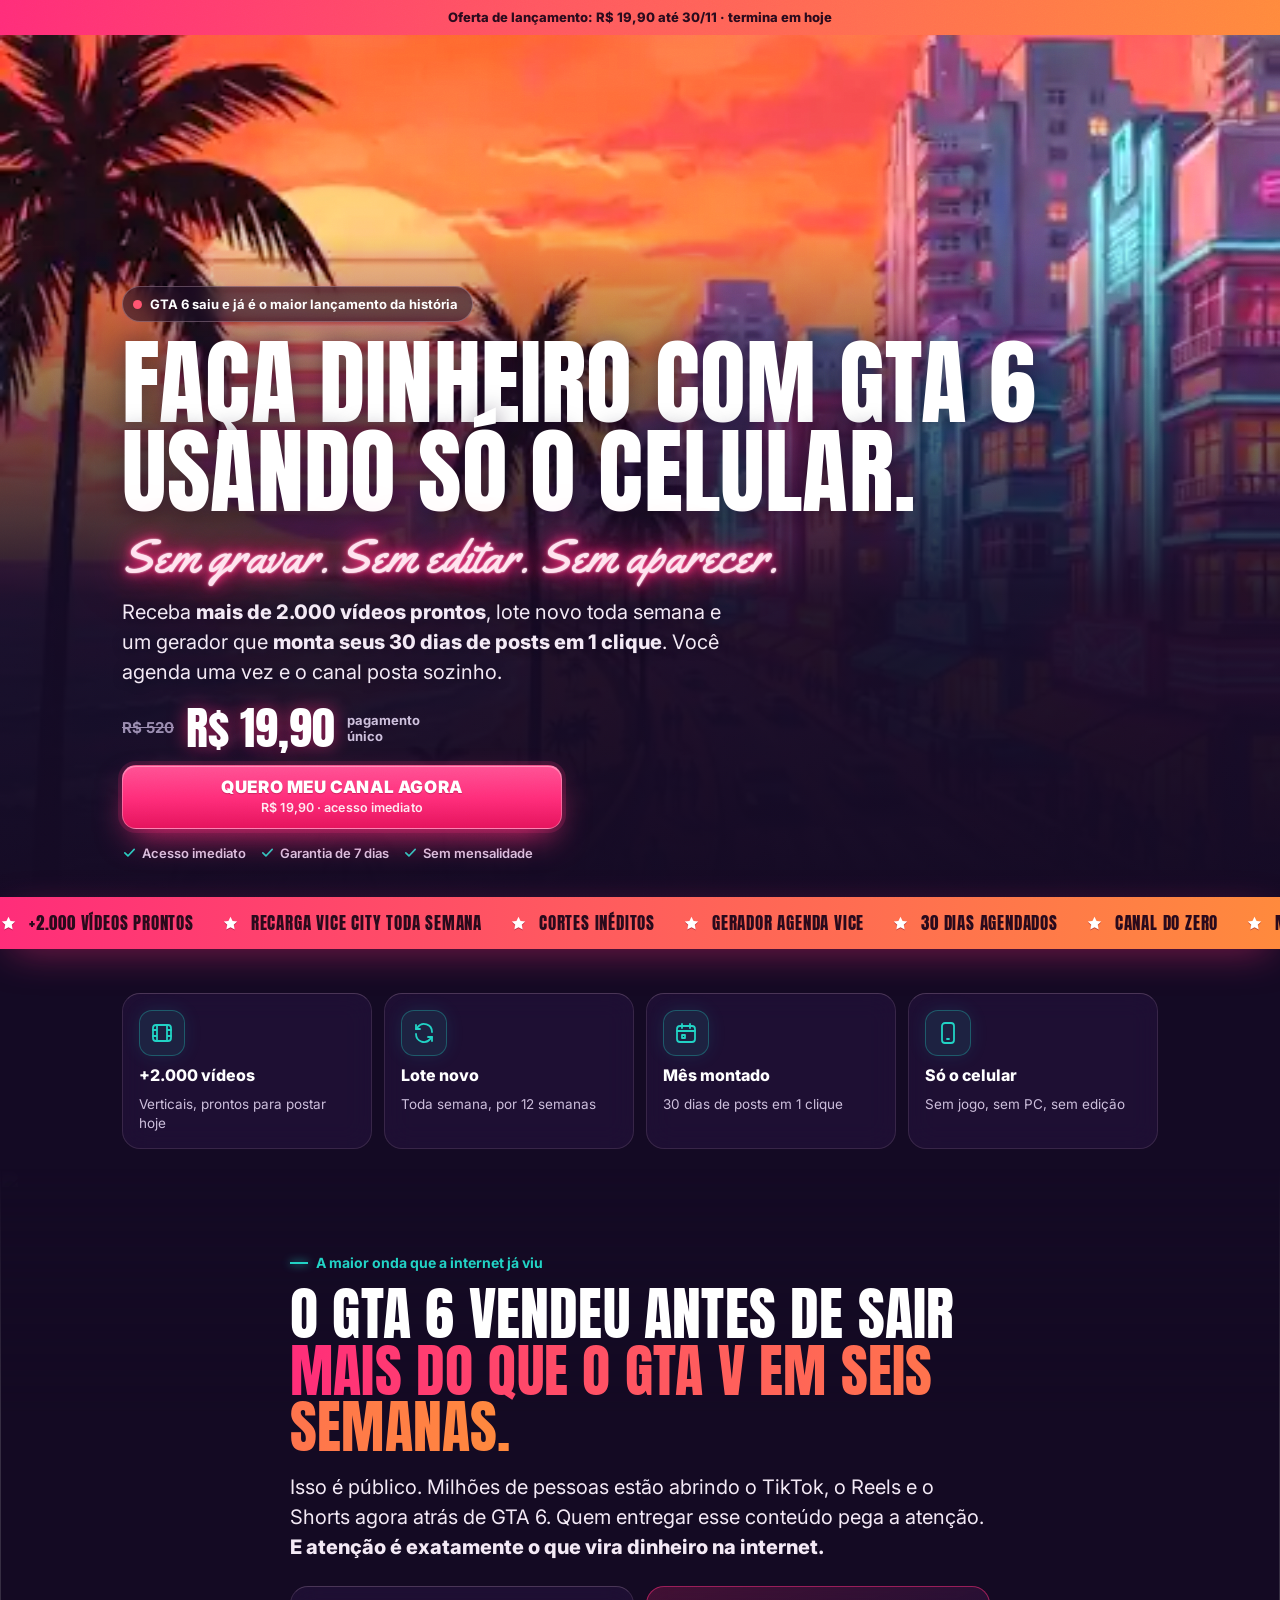
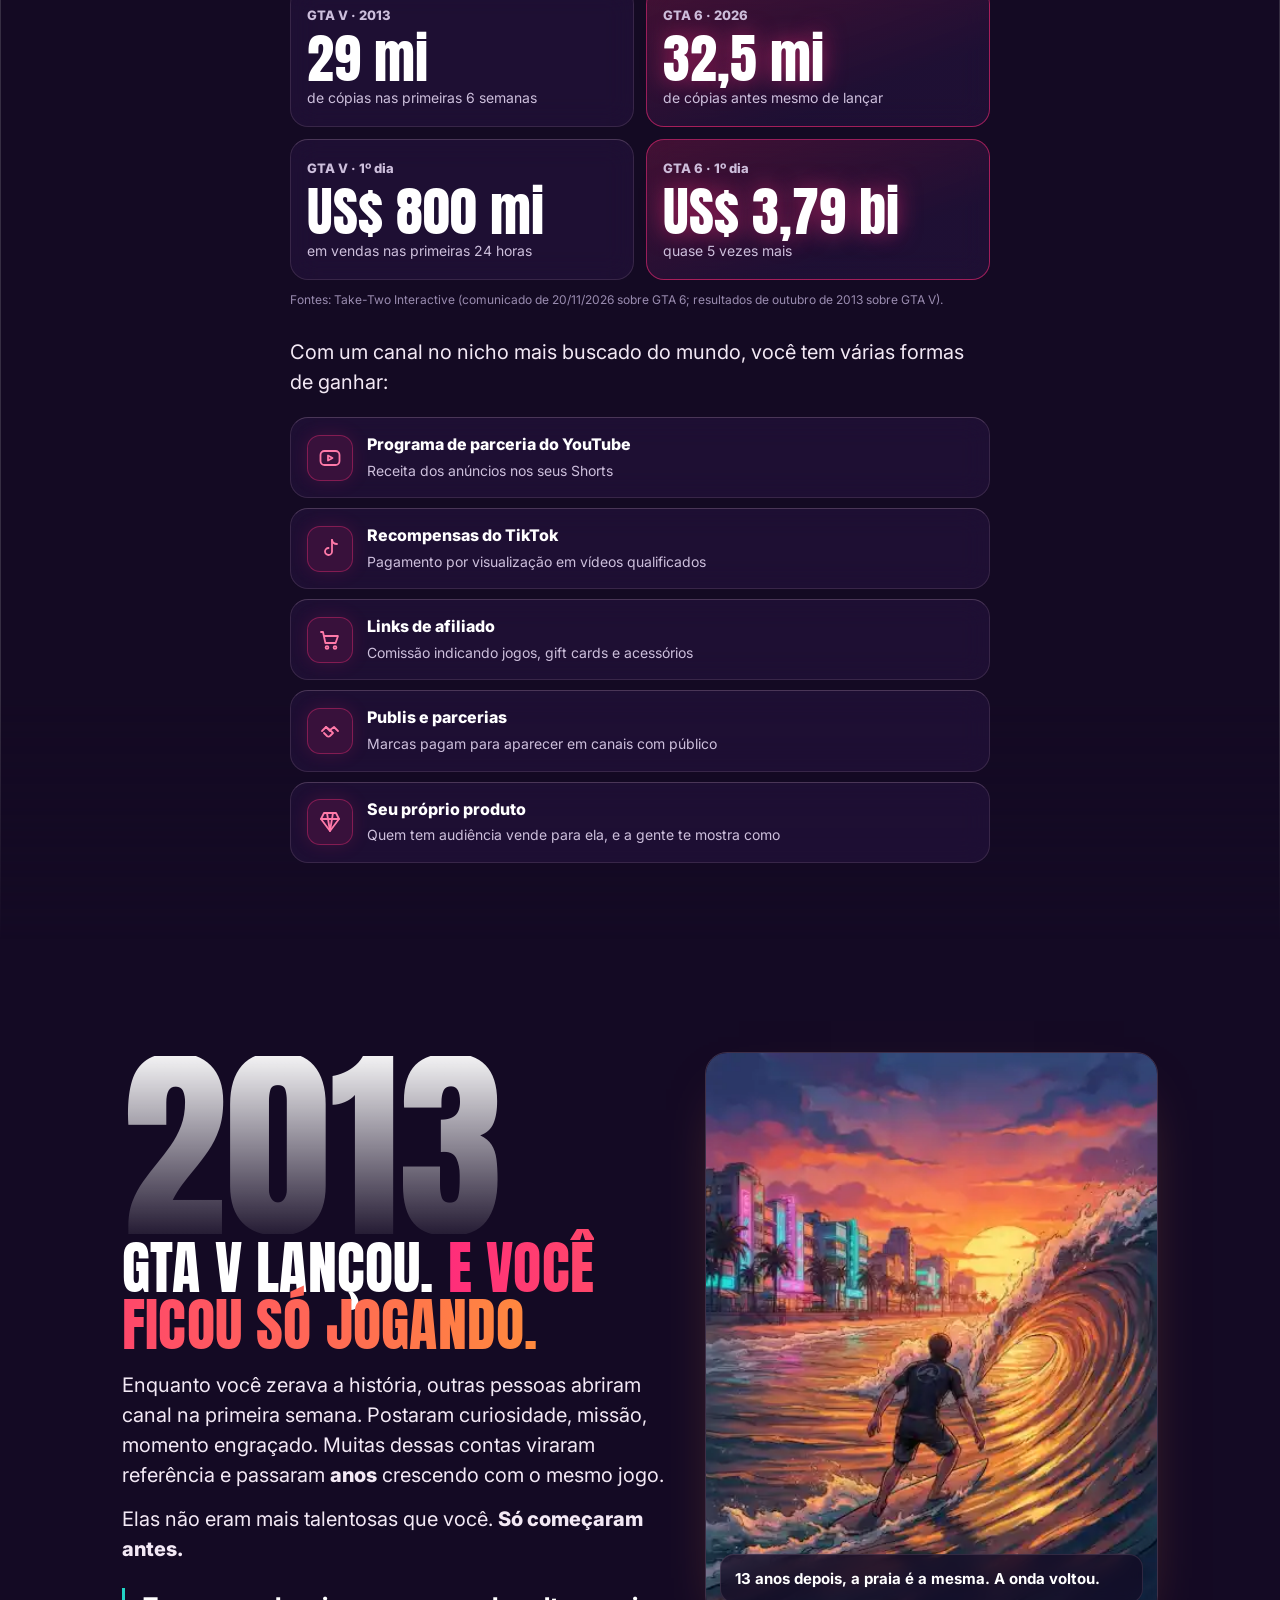
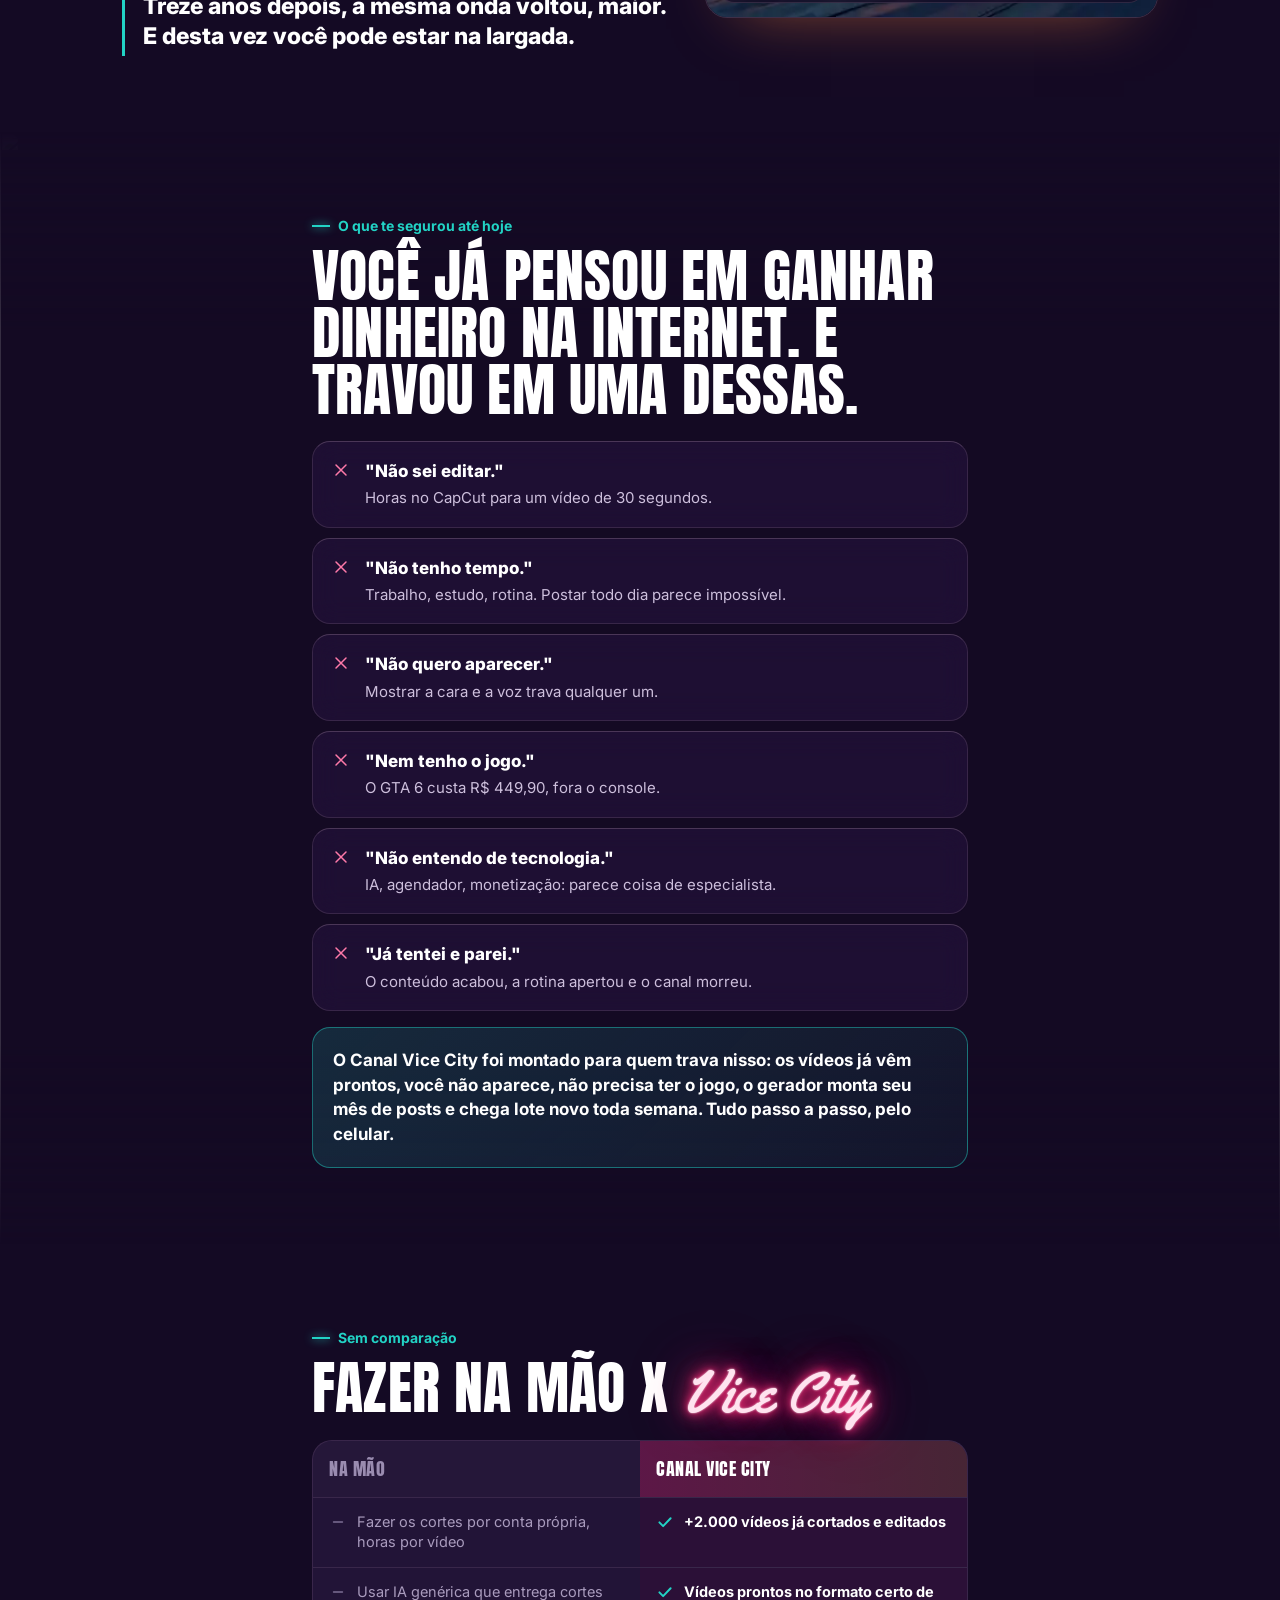
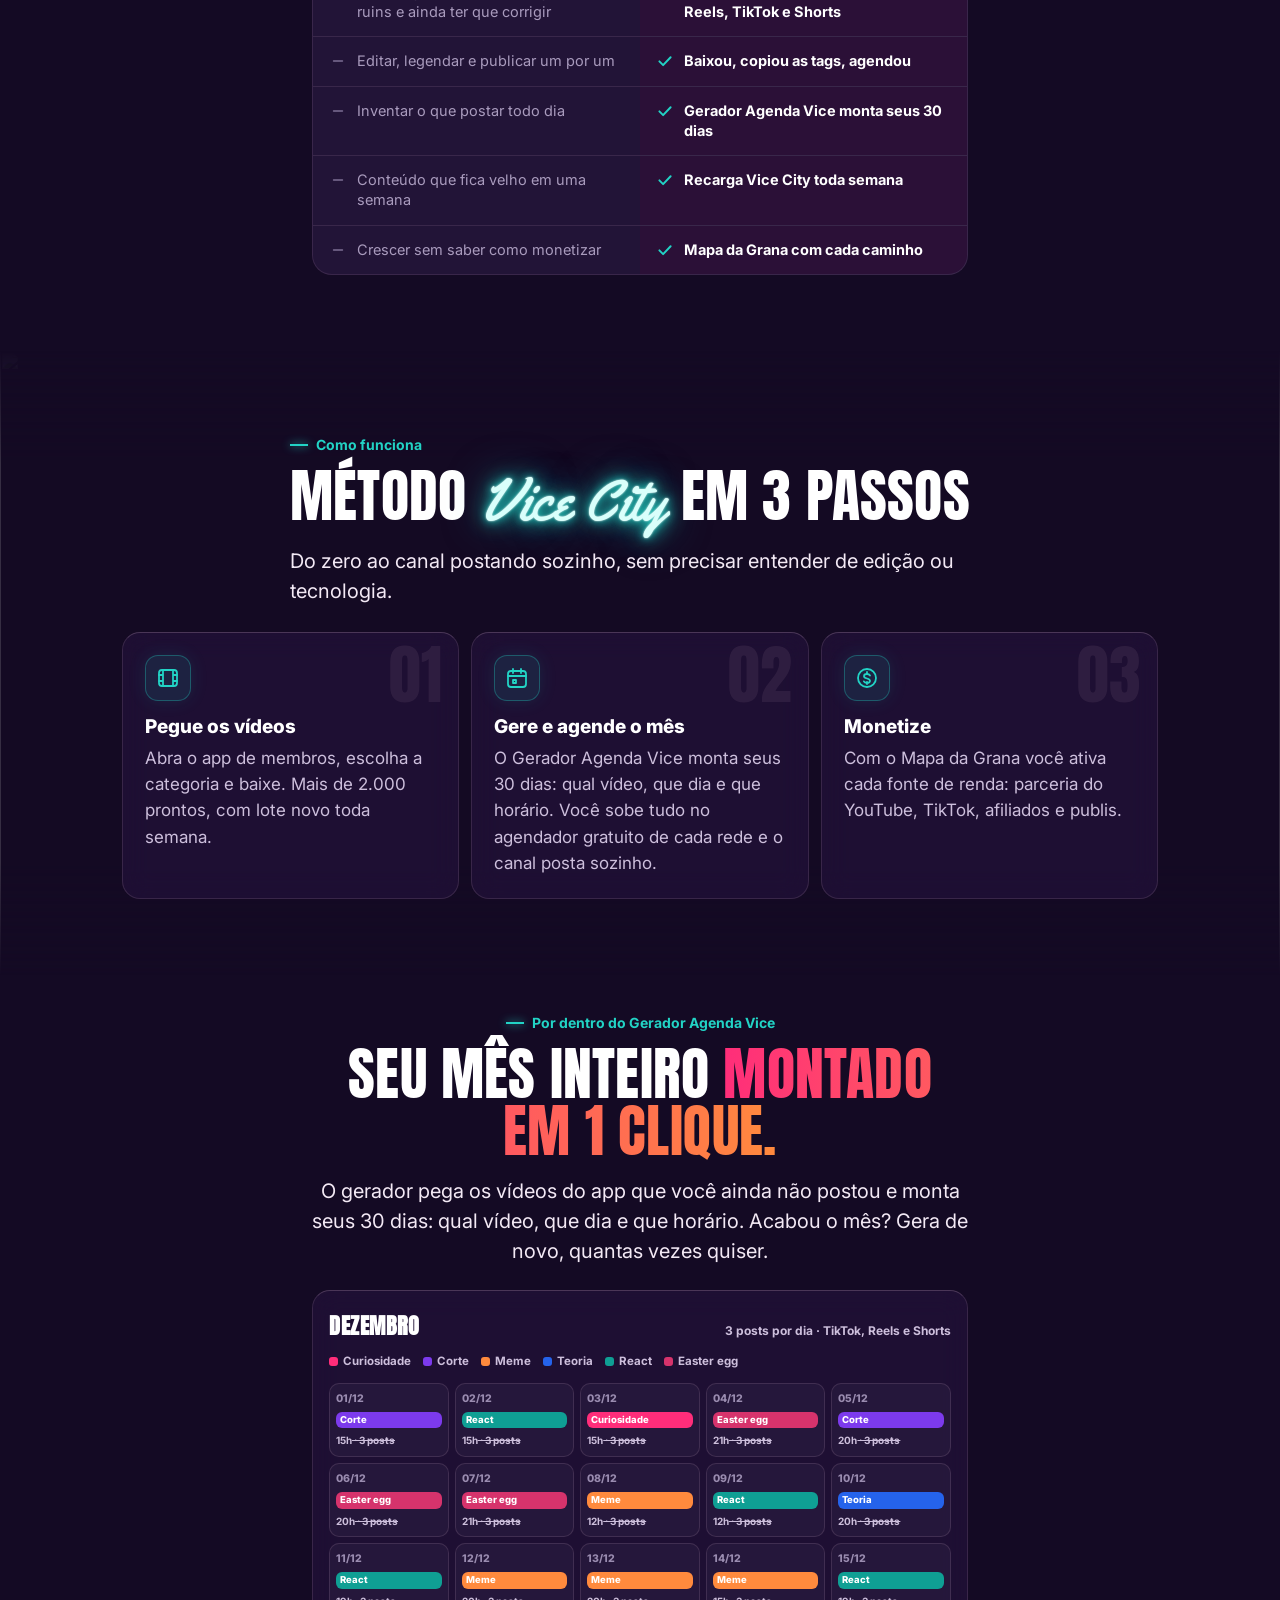
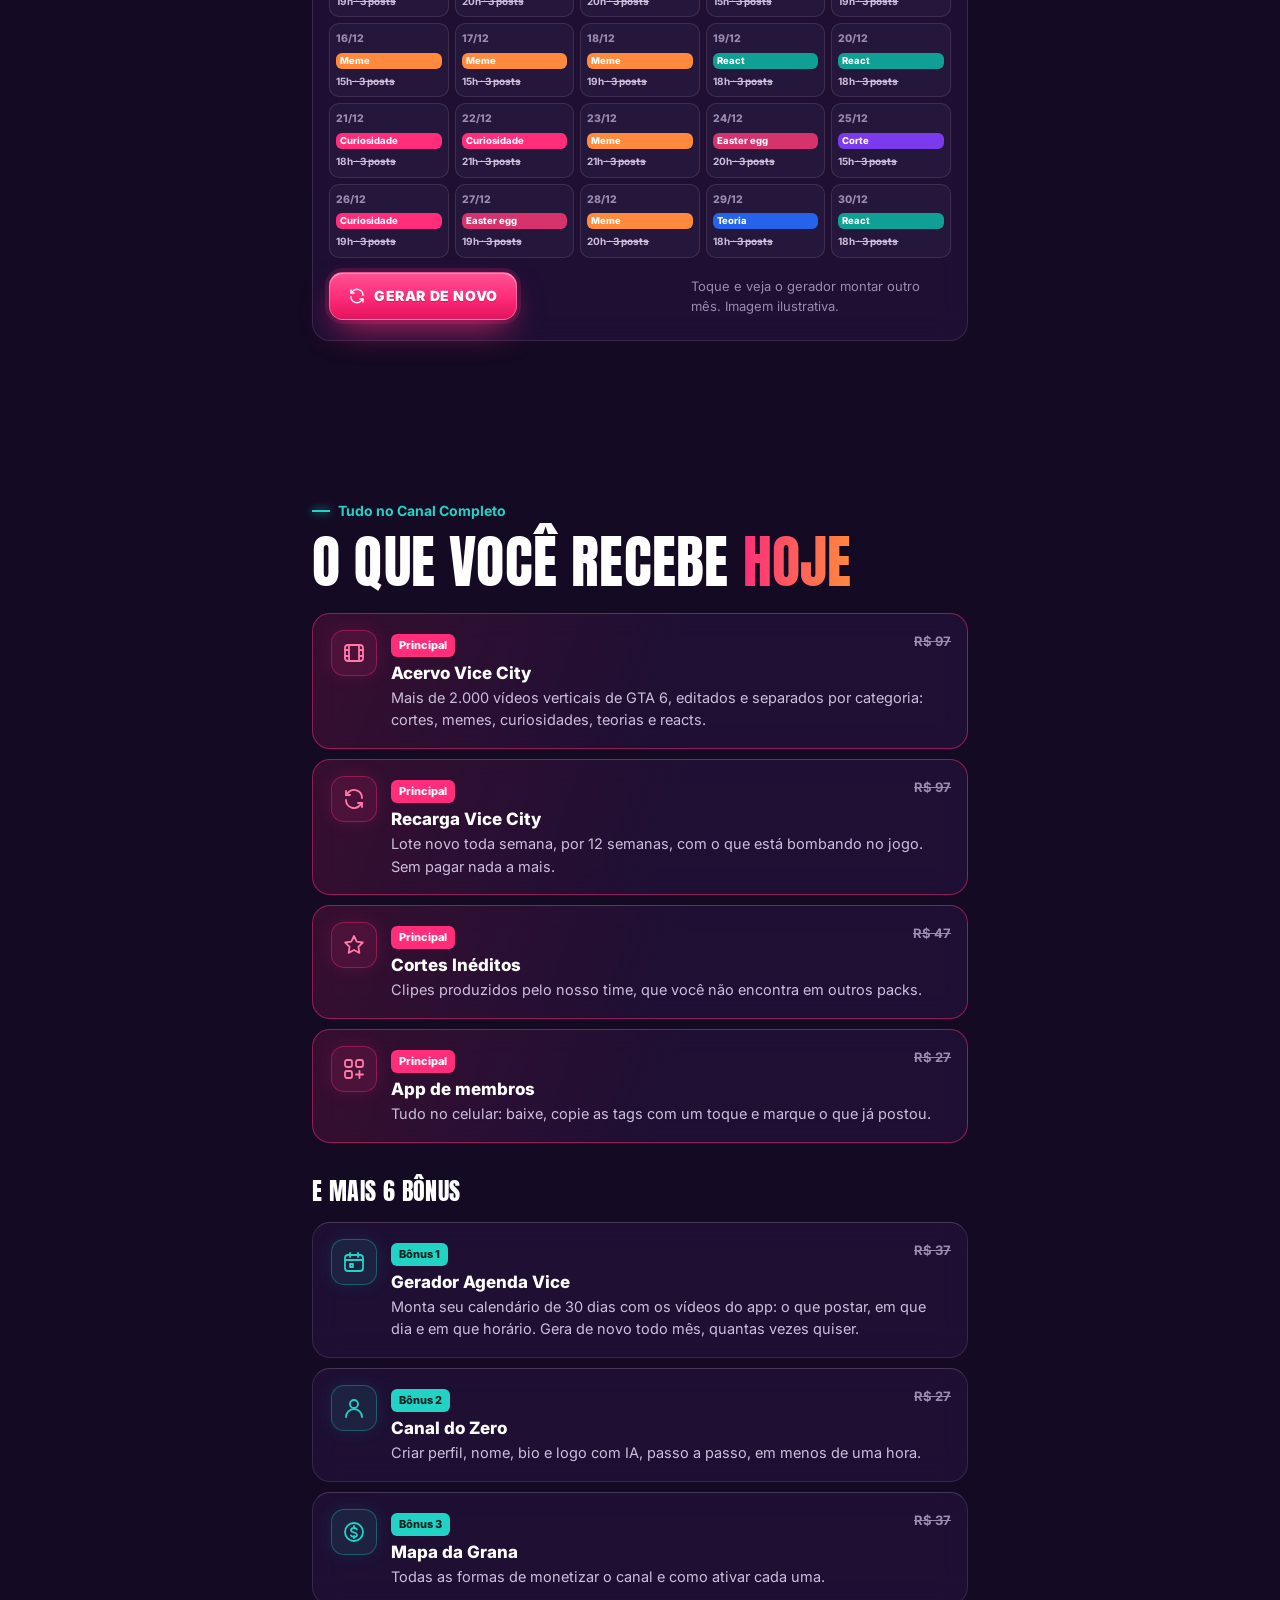
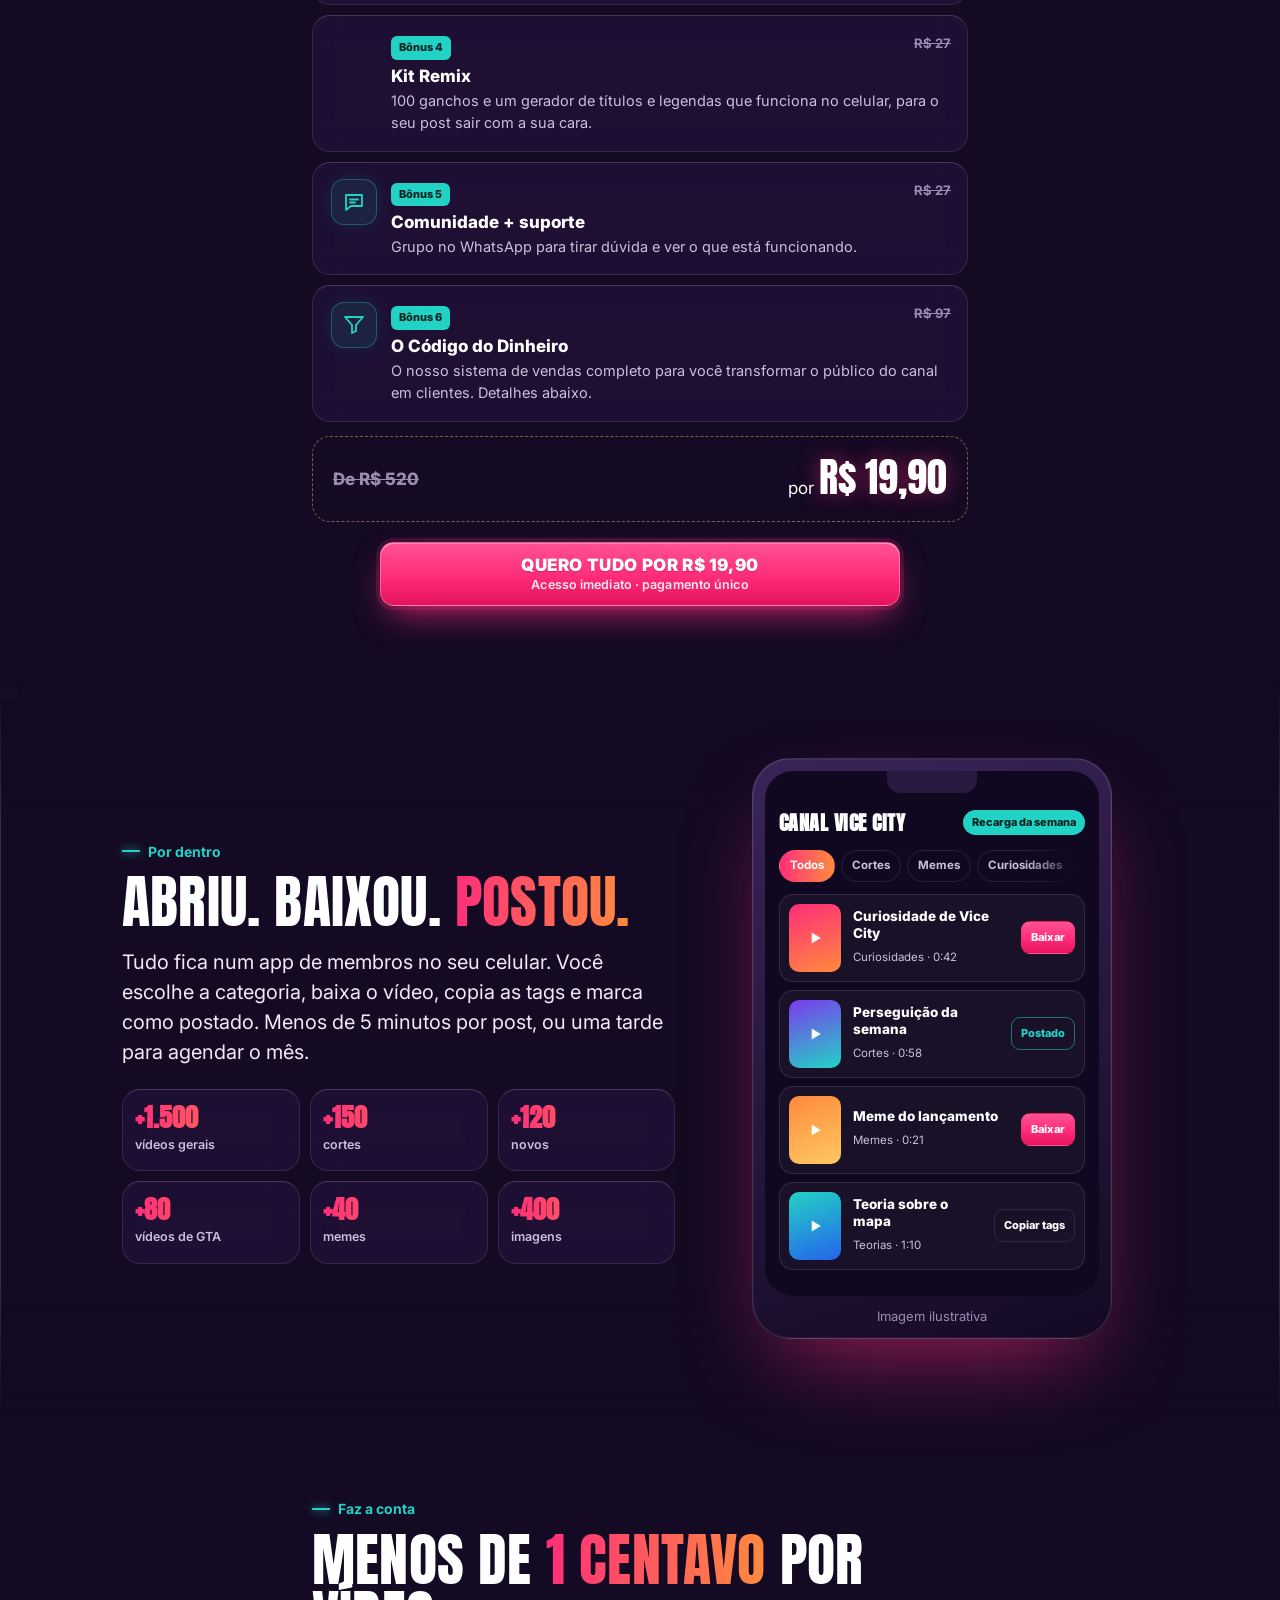
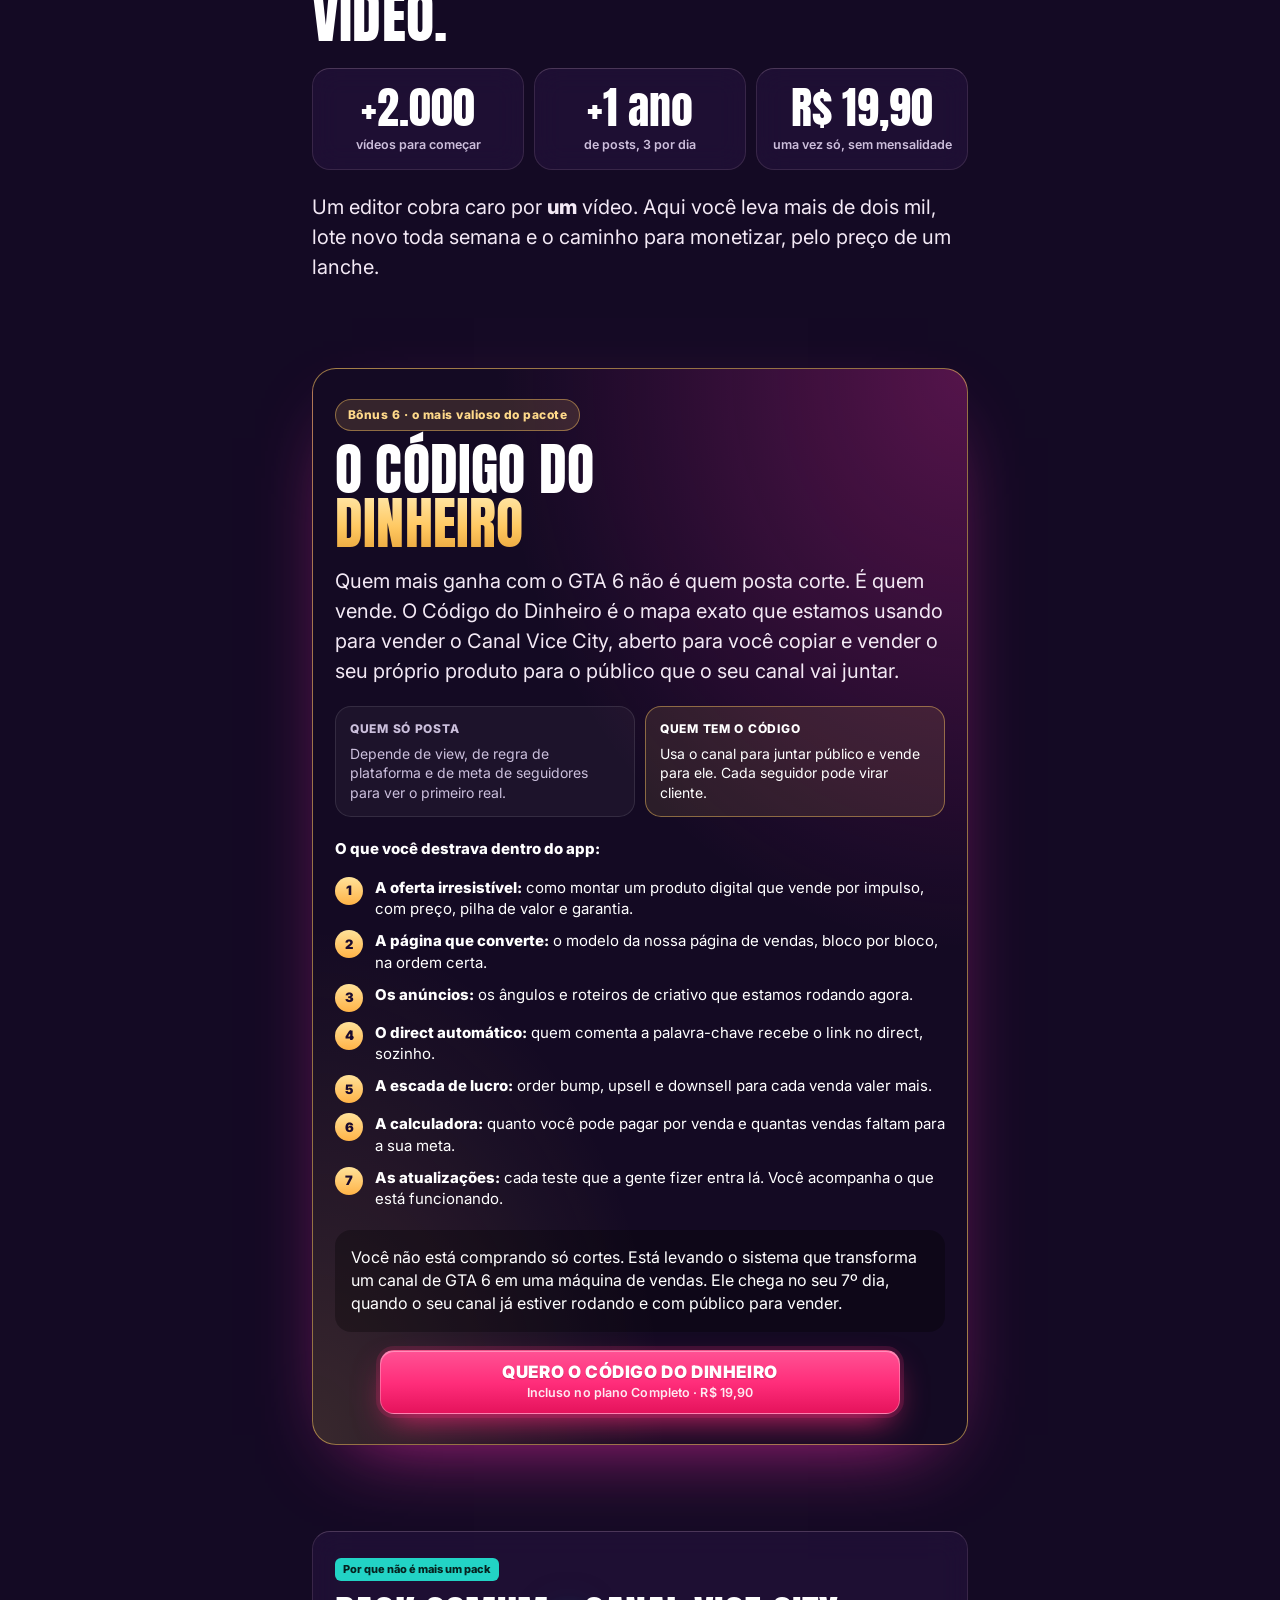
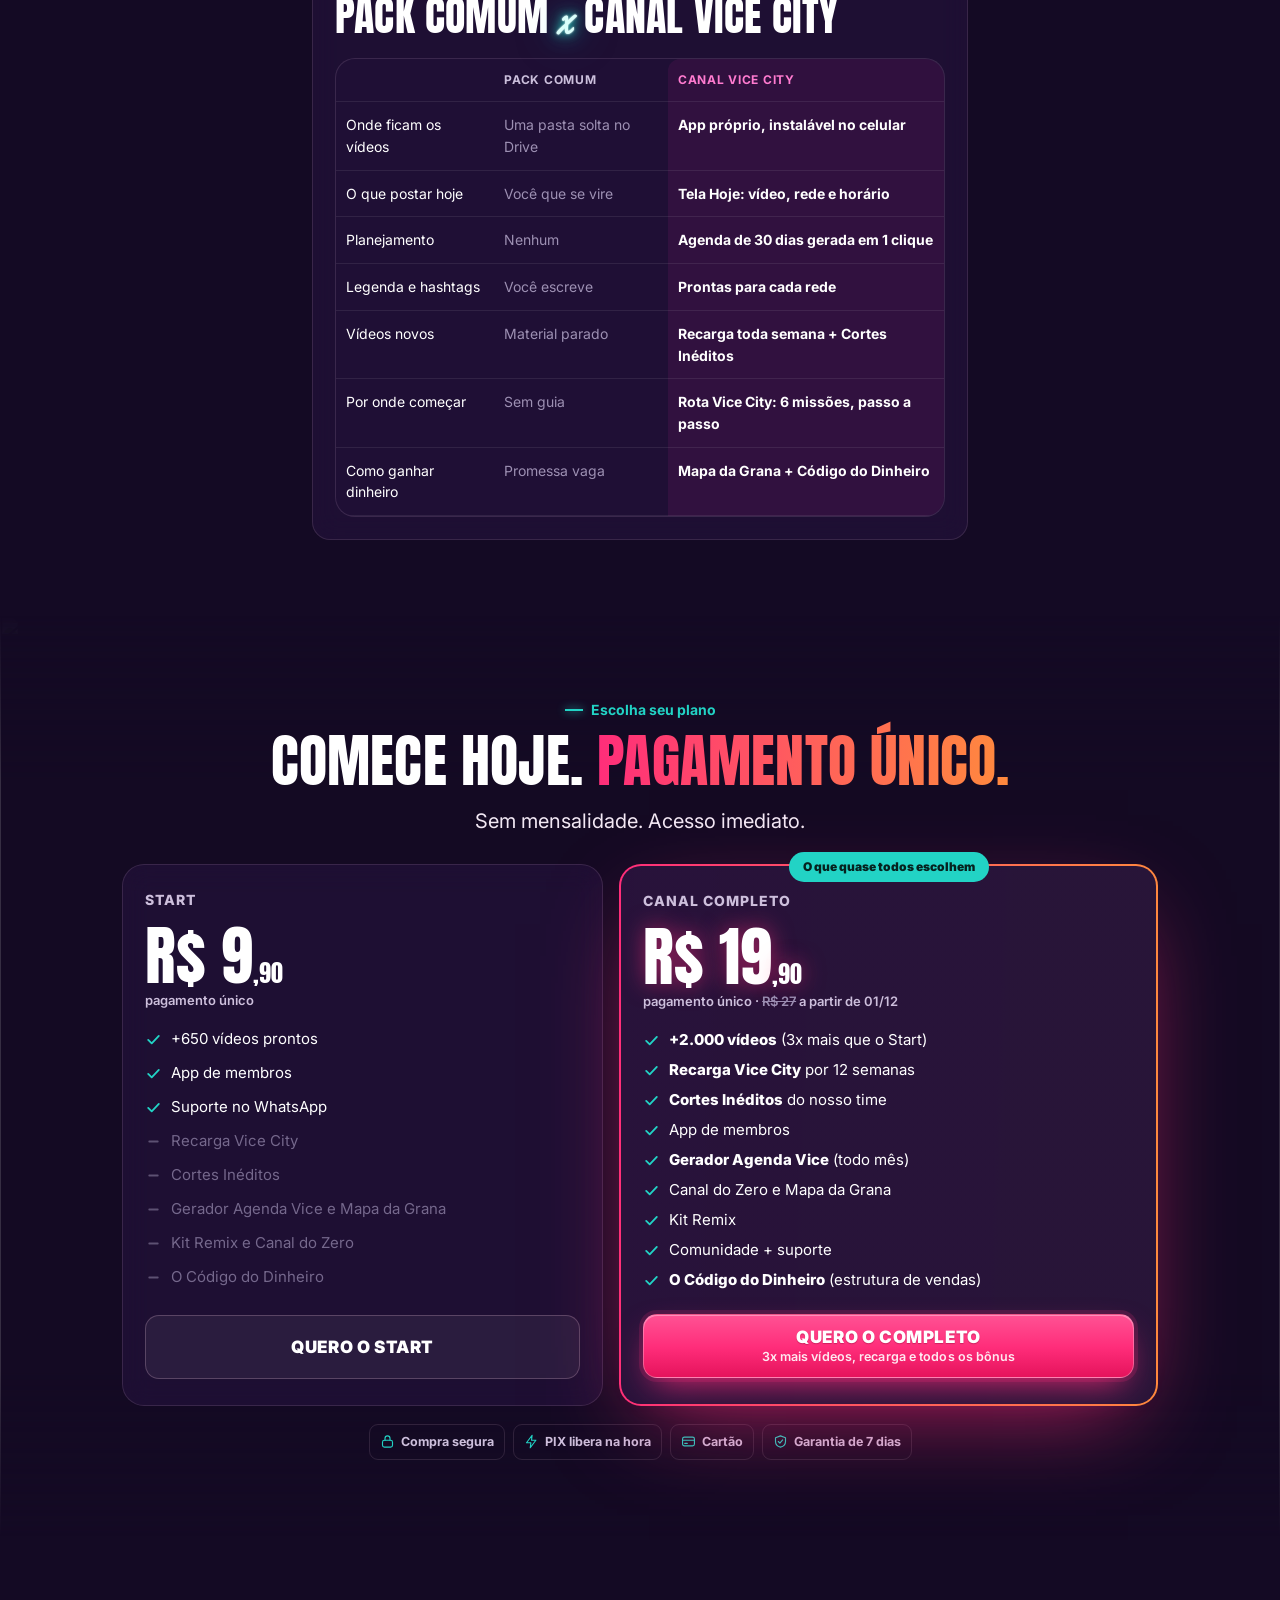
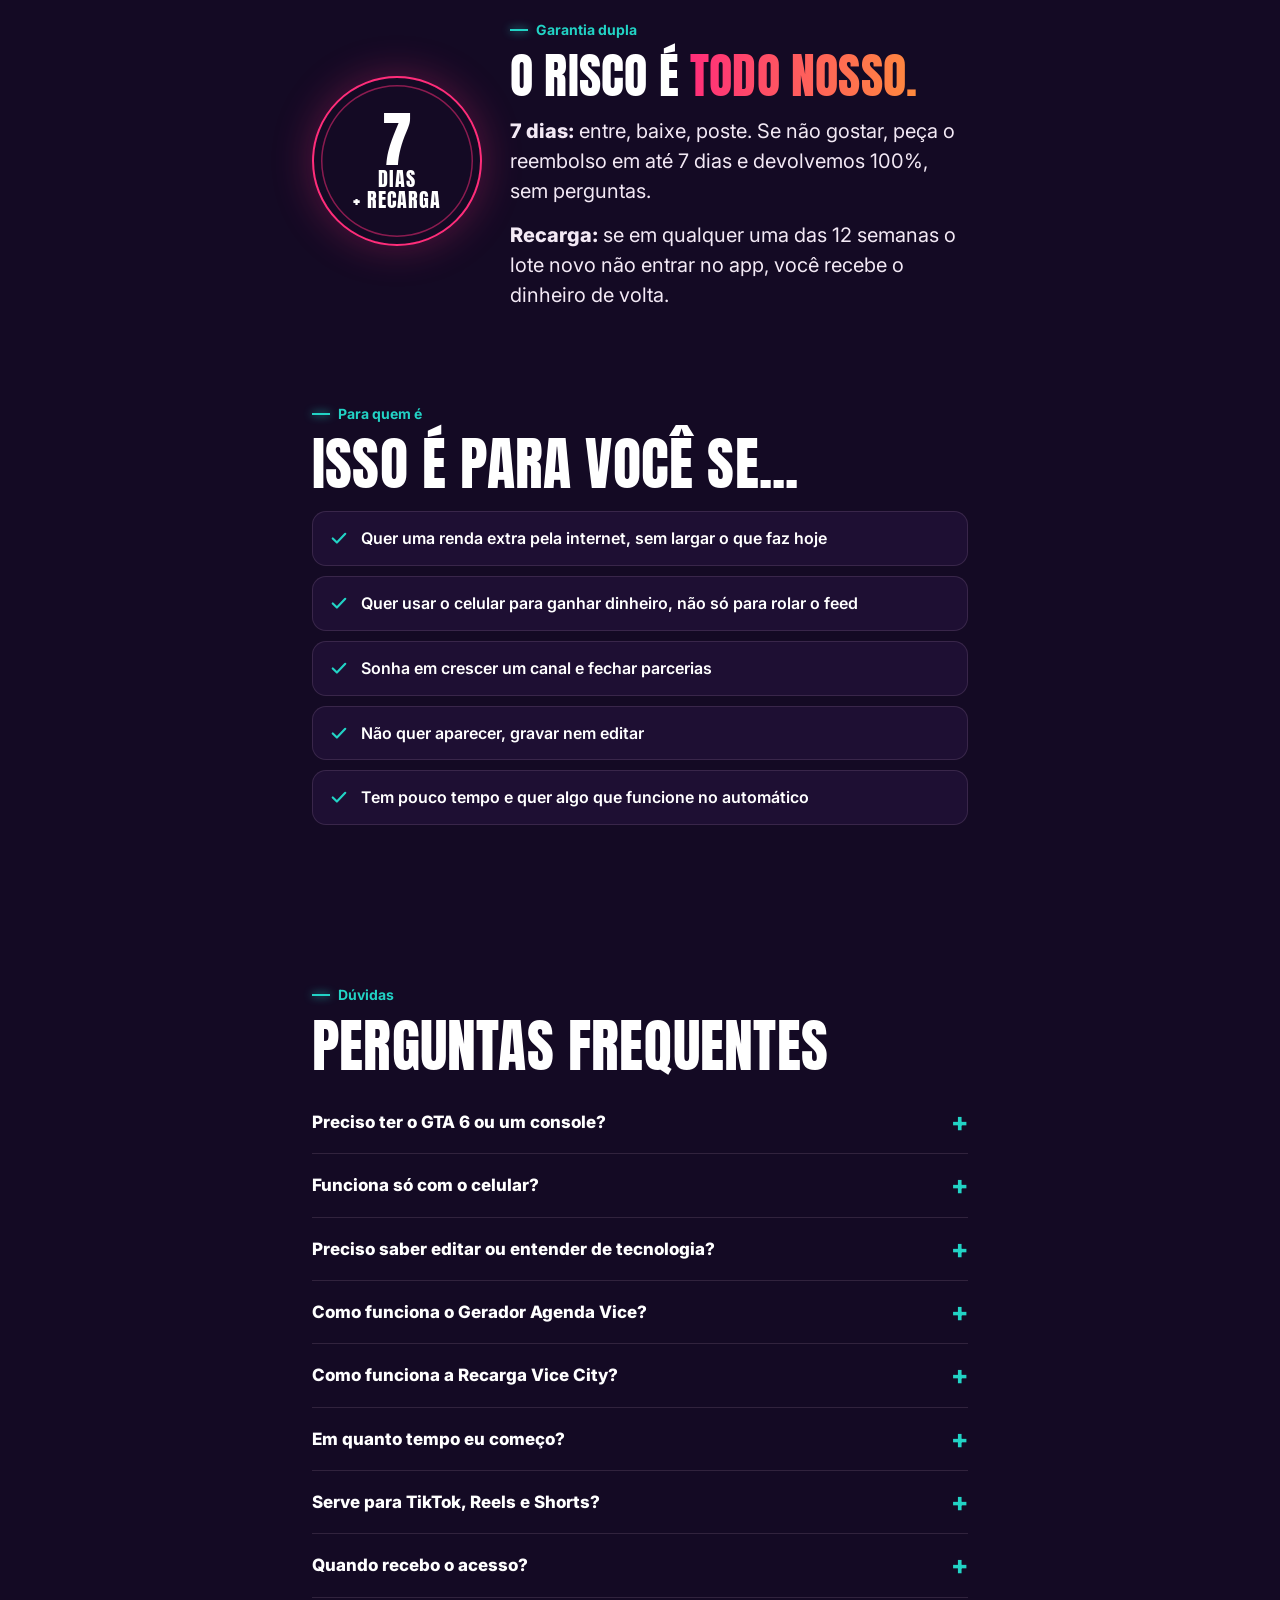
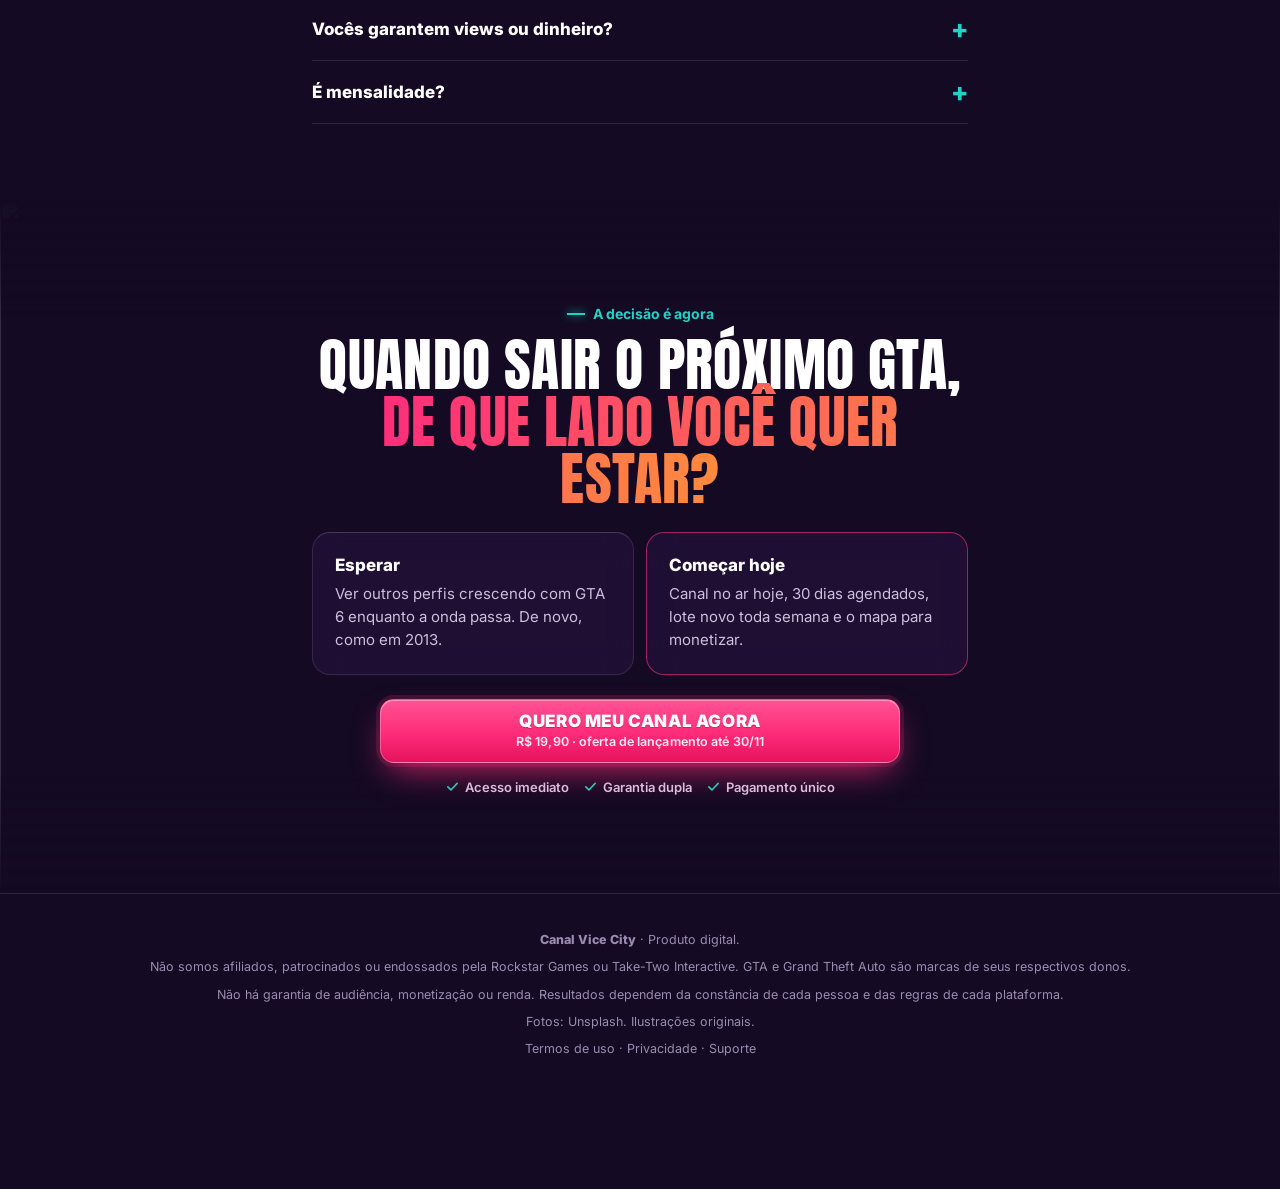
==== commit c0711c68: "Catálogo vivo do Drive, Código do Dinheiro (página de vendas e app), comparação pack comum x Canal V" ====
--- a/index.html
+++ b/index.html
@@ -366,8 +366,8 @@
 </header>
 
 <div class="ticker" aria-hidden="true"><div class="ticker-in">
-  <span><svg viewBox="0 0 24 24" aria-hidden="true"><path d="M12 2.5l2.9 6 6.6.8-4.9 4.6 1.3 6.6L12 17.3l-5.9 3.2 1.3-6.6-4.9-4.6 6.6-.8z"/></svg>+2.000 vídeos prontos</span><span><svg viewBox="0 0 24 24" aria-hidden="true"><path d="M12 2.5l2.9 6 6.6.8-4.9 4.6 1.3 6.6L12 17.3l-5.9 3.2 1.3-6.6-4.9-4.6 6.6-.8z"/></svg>Recarga Vice City toda semana</span><span><svg viewBox="0 0 24 24" aria-hidden="true"><path d="M12 2.5l2.9 6 6.6.8-4.9 4.6 1.3 6.6L12 17.3l-5.9 3.2 1.3-6.6-4.9-4.6 6.6-.8z"/></svg>Cortes Inéditos</span><span><svg viewBox="0 0 24 24" aria-hidden="true"><path d="M12 2.5l2.9 6 6.6.8-4.9 4.6 1.3 6.6L12 17.3l-5.9 3.2 1.3-6.6-4.9-4.6 6.6-.8z"/></svg>Gerador Agenda Vice</span><span><svg viewBox="0 0 24 24" aria-hidden="true"><path d="M12 2.5l2.9 6 6.6.8-4.9 4.6 1.3 6.6L12 17.3l-5.9 3.2 1.3-6.6-4.9-4.6 6.6-.8z"/></svg>30 dias agendados</span><span><svg viewBox="0 0 24 24" aria-hidden="true"><path d="M12 2.5l2.9 6 6.6.8-4.9 4.6 1.3 6.6L12 17.3l-5.9 3.2 1.3-6.6-4.9-4.6 6.6-.8z"/></svg>Canal do Zero</span><span><svg viewBox="0 0 24 24" aria-hidden="true"><path d="M12 2.5l2.9 6 6.6.8-4.9 4.6 1.3 6.6L12 17.3l-5.9 3.2 1.3-6.6-4.9-4.6 6.6-.8z"/></svg>Mapa da Grana</span><span><svg viewBox="0 0 24 24" aria-hidden="true"><path d="M12 2.5l2.9 6 6.6.8-4.9 4.6 1.3 6.6L12 17.3l-5.9 3.2 1.3-6.6-4.9-4.6 6.6-.8z"/></svg>Kit Remix</span><span><svg viewBox="0 0 24 24" aria-hidden="true"><path d="M12 2.5l2.9 6 6.6.8-4.9 4.6 1.3 6.6L12 17.3l-5.9 3.2 1.3-6.6-4.9-4.6 6.6-.8z"/></svg>Comunidade + suporte</span><span><svg viewBox="0 0 24 24" aria-hidden="true"><path d="M12 2.5l2.9 6 6.6.8-4.9 4.6 1.3 6.6L12 17.3l-5.9 3.2 1.3-6.6-4.9-4.6 6.6-.8z"/></svg>Estrutura de Vendas</span><span><svg viewBox="0 0 24 24" aria-hidden="true"><path d="M12 2.5l2.9 6 6.6.8-4.9 4.6 1.3 6.6L12 17.3l-5.9 3.2 1.3-6.6-4.9-4.6 6.6-.8z"/></svg>Só o celular</span><span><svg viewBox="0 0 24 24" aria-hidden="true"><path d="M12 2.5l2.9 6 6.6.8-4.9 4.6 1.3 6.6L12 17.3l-5.9 3.2 1.3-6.6-4.9-4.6 6.6-.8z"/></svg>Sem aparecer</span>
-  <span><svg viewBox="0 0 24 24" aria-hidden="true"><path d="M12 2.5l2.9 6 6.6.8-4.9 4.6 1.3 6.6L12 17.3l-5.9 3.2 1.3-6.6-4.9-4.6 6.6-.8z"/></svg>+2.000 vídeos prontos</span><span><svg viewBox="0 0 24 24" aria-hidden="true"><path d="M12 2.5l2.9 6 6.6.8-4.9 4.6 1.3 6.6L12 17.3l-5.9 3.2 1.3-6.6-4.9-4.6 6.6-.8z"/></svg>Recarga Vice City toda semana</span><span><svg viewBox="0 0 24 24" aria-hidden="true"><path d="M12 2.5l2.9 6 6.6.8-4.9 4.6 1.3 6.6L12 17.3l-5.9 3.2 1.3-6.6-4.9-4.6 6.6-.8z"/></svg>Cortes Inéditos</span><span><svg viewBox="0 0 24 24" aria-hidden="true"><path d="M12 2.5l2.9 6 6.6.8-4.9 4.6 1.3 6.6L12 17.3l-5.9 3.2 1.3-6.6-4.9-4.6 6.6-.8z"/></svg>Gerador Agenda Vice</span><span><svg viewBox="0 0 24 24" aria-hidden="true"><path d="M12 2.5l2.9 6 6.6.8-4.9 4.6 1.3 6.6L12 17.3l-5.9 3.2 1.3-6.6-4.9-4.6 6.6-.8z"/></svg>30 dias agendados</span><span><svg viewBox="0 0 24 24" aria-hidden="true"><path d="M12 2.5l2.9 6 6.6.8-4.9 4.6 1.3 6.6L12 17.3l-5.9 3.2 1.3-6.6-4.9-4.6 6.6-.8z"/></svg>Canal do Zero</span><span><svg viewBox="0 0 24 24" aria-hidden="true"><path d="M12 2.5l2.9 6 6.6.8-4.9 4.6 1.3 6.6L12 17.3l-5.9 3.2 1.3-6.6-4.9-4.6 6.6-.8z"/></svg>Mapa da Grana</span><span><svg viewBox="0 0 24 24" aria-hidden="true"><path d="M12 2.5l2.9 6 6.6.8-4.9 4.6 1.3 6.6L12 17.3l-5.9 3.2 1.3-6.6-4.9-4.6 6.6-.8z"/></svg>Kit Remix</span><span><svg viewBox="0 0 24 24" aria-hidden="true"><path d="M12 2.5l2.9 6 6.6.8-4.9 4.6 1.3 6.6L12 17.3l-5.9 3.2 1.3-6.6-4.9-4.6 6.6-.8z"/></svg>Comunidade + suporte</span><span><svg viewBox="0 0 24 24" aria-hidden="true"><path d="M12 2.5l2.9 6 6.6.8-4.9 4.6 1.3 6.6L12 17.3l-5.9 3.2 1.3-6.6-4.9-4.6 6.6-.8z"/></svg>Estrutura de Vendas</span><span><svg viewBox="0 0 24 24" aria-hidden="true"><path d="M12 2.5l2.9 6 6.6.8-4.9 4.6 1.3 6.6L12 17.3l-5.9 3.2 1.3-6.6-4.9-4.6 6.6-.8z"/></svg>Só o celular</span><span><svg viewBox="0 0 24 24" aria-hidden="true"><path d="M12 2.5l2.9 6 6.6.8-4.9 4.6 1.3 6.6L12 17.3l-5.9 3.2 1.3-6.6-4.9-4.6 6.6-.8z"/></svg>Sem aparecer</span>
+  <span><svg viewBox="0 0 24 24" aria-hidden="true"><path d="M12 2.5l2.9 6 6.6.8-4.9 4.6 1.3 6.6L12 17.3l-5.9 3.2 1.3-6.6-4.9-4.6 6.6-.8z"/></svg>+2.000 vídeos prontos</span><span><svg viewBox="0 0 24 24" aria-hidden="true"><path d="M12 2.5l2.9 6 6.6.8-4.9 4.6 1.3 6.6L12 17.3l-5.9 3.2 1.3-6.6-4.9-4.6 6.6-.8z"/></svg>Recarga Vice City toda semana</span><span><svg viewBox="0 0 24 24" aria-hidden="true"><path d="M12 2.5l2.9 6 6.6.8-4.9 4.6 1.3 6.6L12 17.3l-5.9 3.2 1.3-6.6-4.9-4.6 6.6-.8z"/></svg>Cortes Inéditos</span><span><svg viewBox="0 0 24 24" aria-hidden="true"><path d="M12 2.5l2.9 6 6.6.8-4.9 4.6 1.3 6.6L12 17.3l-5.9 3.2 1.3-6.6-4.9-4.6 6.6-.8z"/></svg>Gerador Agenda Vice</span><span><svg viewBox="0 0 24 24" aria-hidden="true"><path d="M12 2.5l2.9 6 6.6.8-4.9 4.6 1.3 6.6L12 17.3l-5.9 3.2 1.3-6.6-4.9-4.6 6.6-.8z"/></svg>30 dias agendados</span><span><svg viewBox="0 0 24 24" aria-hidden="true"><path d="M12 2.5l2.9 6 6.6.8-4.9 4.6 1.3 6.6L12 17.3l-5.9 3.2 1.3-6.6-4.9-4.6 6.6-.8z"/></svg>Canal do Zero</span><span><svg viewBox="0 0 24 24" aria-hidden="true"><path d="M12 2.5l2.9 6 6.6.8-4.9 4.6 1.3 6.6L12 17.3l-5.9 3.2 1.3-6.6-4.9-4.6 6.6-.8z"/></svg>Mapa da Grana</span><span><svg viewBox="0 0 24 24" aria-hidden="true"><path d="M12 2.5l2.9 6 6.6.8-4.9 4.6 1.3 6.6L12 17.3l-5.9 3.2 1.3-6.6-4.9-4.6 6.6-.8z"/></svg>Kit Remix</span><span><svg viewBox="0 0 24 24" aria-hidden="true"><path d="M12 2.5l2.9 6 6.6.8-4.9 4.6 1.3 6.6L12 17.3l-5.9 3.2 1.3-6.6-4.9-4.6 6.6-.8z"/></svg>Comunidade + suporte</span><span><svg viewBox="0 0 24 24" aria-hidden="true"><path d="M12 2.5l2.9 6 6.6.8-4.9 4.6 1.3 6.6L12 17.3l-5.9 3.2 1.3-6.6-4.9-4.6 6.6-.8z"/></svg>O Código do Dinheiro</span><span><svg viewBox="0 0 24 24" aria-hidden="true"><path d="M12 2.5l2.9 6 6.6.8-4.9 4.6 1.3 6.6L12 17.3l-5.9 3.2 1.3-6.6-4.9-4.6 6.6-.8z"/></svg>Só o celular</span><span><svg viewBox="0 0 24 24" aria-hidden="true"><path d="M12 2.5l2.9 6 6.6.8-4.9 4.6 1.3 6.6L12 17.3l-5.9 3.2 1.3-6.6-4.9-4.6 6.6-.8z"/></svg>Sem aparecer</span>
+  <span><svg viewBox="0 0 24 24" aria-hidden="true"><path d="M12 2.5l2.9 6 6.6.8-4.9 4.6 1.3 6.6L12 17.3l-5.9 3.2 1.3-6.6-4.9-4.6 6.6-.8z"/></svg>+2.000 vídeos prontos</span><span><svg viewBox="0 0 24 24" aria-hidden="true"><path d="M12 2.5l2.9 6 6.6.8-4.9 4.6 1.3 6.6L12 17.3l-5.9 3.2 1.3-6.6-4.9-4.6 6.6-.8z"/></svg>Recarga Vice City toda semana</span><span><svg viewBox="0 0 24 24" aria-hidden="true"><path d="M12 2.5l2.9 6 6.6.8-4.9 4.6 1.3 6.6L12 17.3l-5.9 3.2 1.3-6.6-4.9-4.6 6.6-.8z"/></svg>Cortes Inéditos</span><span><svg viewBox="0 0 24 24" aria-hidden="true"><path d="M12 2.5l2.9 6 6.6.8-4.9 4.6 1.3 6.6L12 17.3l-5.9 3.2 1.3-6.6-4.9-4.6 6.6-.8z"/></svg>Gerador Agenda Vice</span><span><svg viewBox="0 0 24 24" aria-hidden="true"><path d="M12 2.5l2.9 6 6.6.8-4.9 4.6 1.3 6.6L12 17.3l-5.9 3.2 1.3-6.6-4.9-4.6 6.6-.8z"/></svg>30 dias agendados</span><span><svg viewBox="0 0 24 24" aria-hidden="true"><path d="M12 2.5l2.9 6 6.6.8-4.9 4.6 1.3 6.6L12 17.3l-5.9 3.2 1.3-6.6-4.9-4.6 6.6-.8z"/></svg>Canal do Zero</span><span><svg viewBox="0 0 24 24" aria-hidden="true"><path d="M12 2.5l2.9 6 6.6.8-4.9 4.6 1.3 6.6L12 17.3l-5.9 3.2 1.3-6.6-4.9-4.6 6.6-.8z"/></svg>Mapa da Grana</span><span><svg viewBox="0 0 24 24" aria-hidden="true"><path d="M12 2.5l2.9 6 6.6.8-4.9 4.6 1.3 6.6L12 17.3l-5.9 3.2 1.3-6.6-4.9-4.6 6.6-.8z"/></svg>Kit Remix</span><span><svg viewBox="0 0 24 24" aria-hidden="true"><path d="M12 2.5l2.9 6 6.6.8-4.9 4.6 1.3 6.6L12 17.3l-5.9 3.2 1.3-6.6-4.9-4.6 6.6-.8z"/></svg>Comunidade + suporte</span><span><svg viewBox="0 0 24 24" aria-hidden="true"><path d="M12 2.5l2.9 6 6.6.8-4.9 4.6 1.3 6.6L12 17.3l-5.9 3.2 1.3-6.6-4.9-4.6 6.6-.8z"/></svg>O Código do Dinheiro</span><span><svg viewBox="0 0 24 24" aria-hidden="true"><path d="M12 2.5l2.9 6 6.6.8-4.9 4.6 1.3 6.6L12 17.3l-5.9 3.2 1.3-6.6-4.9-4.6 6.6-.8z"/></svg>Só o celular</span><span><svg viewBox="0 0 24 24" aria-hidden="true"><path d="M12 2.5l2.9 6 6.6.8-4.9 4.6 1.3 6.6L12 17.3l-5.9 3.2 1.3-6.6-4.9-4.6 6.6-.8z"/></svg>Sem aparecer</span>
 </div></div>
 
 <!-- BENEFÍCIOS -->
@@ -509,7 +509,7 @@
       <div class="card item"><div class="badge-ic"><svg class="ic"><use href="#i-coin"/></svg></div><div><span class="tag">Bônus 3</span><h3>Mapa da Grana</h3><p>Todas as formas de monetizar o canal e como ativar cada uma.</p></div><span class="val">R$ 37</span></div>
       <div class="card item"><div class="badge-ic"><svg class="ic"><use href="#i-wand"/></svg></div><div><span class="tag">Bônus 4</span><h3>Kit Remix</h3><p>100 ganchos e um gerador de títulos e legendas que funciona no celular, para o seu post sair com a sua cara.</p></div><span class="val">R$ 27</span></div>
       <div class="card item"><div class="badge-ic"><svg class="ic"><use href="#i-chat"/></svg></div><div><span class="tag">Bônus 5</span><h3>Comunidade + suporte</h3><p>Grupo no WhatsApp para tirar dúvida e ver o que está funcionando.</p></div><span class="val">R$ 27</span></div>
-      <div class="card item"><div class="badge-ic"><svg class="ic"><use href="#i-funnel"/></svg></div><div><span class="tag">Bônus 6</span><h3>Estrutura de Vendas Vice City</h3><p>O nosso funil completo para você vender o seu próprio produto. Detalhes abaixo.</p></div><span class="val">R$ 97</span></div>
+      <div class="card item"><div class="badge-ic"><svg class="ic"><use href="#i-funnel"/></svg></div><div><span class="tag">Bônus 6</span><h3>O Código do Dinheiro</h3><p>O nosso sistema de vendas completo para você transformar o público do canal em clientes. Detalhes abaixo.</p></div><span class="val">R$ 97</span></div>
     </div>
     <div class="total"><span class="o">De R$ 520</span><span>por <span class="nw">R$ 19,90</span></span></div>
     <div style="margin-top:20px"><a href="#planos" class="btn">Quero tudo por R$ 19,90<small>Acesso imediato · pagamento único</small></a></div>
@@ -564,20 +564,67 @@
   </div>
 </section>
 
-<!-- BÔNUS 6 -->
+<!-- BÔNUS 6 · CÓDIGO DO DINHEIRO -->
+<style>
+.cd{position:relative;overflow:hidden;border-radius:24px;padding:30px 22px;background:radial-gradient(120% 90% at 100% 0%,rgba(255,47,179,.28),transparent 60%),radial-gradient(90% 80% at 0% 100%,rgba(255,200,97,.16),transparent 60%),rgba(20,10,36,.9);border:1.5px solid rgba(255,200,97,.55);box-shadow:0 30px 80px -40px rgba(255,47,179,.8)}
+.cd .tg{display:inline-flex;gap:8px;align-items:center;font-size:12px;font-weight:800;letter-spacing:.04em;padding:6px 12px;border-radius:99px;background:rgba(255,200,97,.14);color:#ffd98a;border:1px solid rgba(255,200,97,.45)}
+.cd h2{font-size:clamp(34px,8.6vw,56px);line-height:.95;margin-top:12px}
+.cd .gold{background:linear-gradient(180deg,#fff3c4,#ffc861 55%,#e0962b);-webkit-background-clip:text;background-clip:text;color:transparent}
+.cd .vs{display:grid;grid-template-columns:1fr 1fr;gap:10px;margin:20px 0}
+.cd .vs div{border-radius:16px;padding:14px;font-size:14px;line-height:1.4}
+.cd .vs .a{background:rgba(255,255,255,.04);border:1px solid rgba(255,255,255,.1);color:#cbbfdc}
+.cd .vs .b{background:rgba(255,200,97,.1);border:1px solid rgba(255,200,97,.45);color:#fff}
+.cd .vs b{display:block;font-size:12px;letter-spacing:.06em;text-transform:uppercase;margin-bottom:6px}
+.cd ol{list-style:none;padding:0;margin:16px 0 0;display:grid;gap:10px;counter-reset:c}
+.cd ol li{counter-increment:c;display:flex;gap:12px;align-items:flex-start;font-size:15px;line-height:1.45}
+.cd ol li::before{content:counter(c);flex:none;width:28px;height:28px;border-radius:50%;display:grid;place-items:center;font-weight:900;font-size:13px;color:#1a0b2e;background:linear-gradient(180deg,#ffe29a,#ffb347)}
+.cd .punch{margin-top:20px;padding:16px;border-radius:16px;background:rgba(0,0,0,.3);font-size:16px;line-height:1.45}
+.cmp{width:100%;border-collapse:separate;border-spacing:0;margin-top:18px;font-size:14px}
+.cmp th,.cmp td{padding:12px 10px;text-align:left;border-bottom:1px solid rgba(255,255,255,.08);vertical-align:top}
+.cmp th{font-size:12px;letter-spacing:.06em;text-transform:uppercase;color:#cbbfdc}
+.cmp td:nth-child(2){color:#9d90b3}
+.cmp td:nth-child(3){color:#fff;font-weight:700;background:rgba(255,47,179,.08)}
+.cmp th:nth-child(3){color:#ff7bd0;background:rgba(255,47,179,.08);border-radius:12px 12px 0 0}
+</style>
 <section style="padding-top:10px">
   <div class="wrap narrow">
-    <div class="card d7">
-      <span class="tag">Bônus 6</span>
-      <h2 style="font-size:clamp(30px,7.5vw,46px);margin-top:8px">Estrutura de Vendas <span class="neon">Vice City</span></h2>
-      <p class="lead">A mesma estrutura que estamos usando para vender este produto, com cada atualização documentada para você replicar e vender o seu próprio produto para o público do seu canal.</p>
-      <ul>
-        <li><svg class="ic"><use href="#i-check"/></svg>Como montar uma oferta de produto digital</li>
-        <li><svg class="ic"><use href="#i-check"/></svg>Modelo da página de vendas</li>
-        <li><svg class="ic"><use href="#i-check"/></svg>Anúncios e criativos que estamos rodando</li>
-        <li><svg class="ic"><use href="#i-check"/></svg>Automação de direct com palavra-chave</li>
-        <li><svg class="ic"><use href="#i-check"/></svg>Atualizações conforme a gente testa</li>
-      </ul>
+    <div class="cd">
+      <span class="tg">Bônus 6 · o mais valioso do pacote</span>
+      <h2>O Código do<br><span class="gold">Dinheiro</span></h2>
+      <p class="lead" style="margin-top:12px">Quem mais ganha com o GTA 6 não é quem posta corte. É quem vende. O Código do Dinheiro é o mapa exato que estamos usando para vender o Canal Vice City, aberto para você copiar e vender o seu próprio produto para o público que o seu canal vai juntar.</p>
+      <div class="vs"><div class="a"><b>Quem só posta</b>Depende de view, de regra de plataforma e de meta de seguidores para ver o primeiro real.</div><div class="b"><b>Quem tem o código</b>Usa o canal para juntar público e vende para ele. Cada seguidor pode virar cliente.</div></div>
+      <p style="font-weight:800;font-size:15px">O que você destrava dentro do app:</p>
+      <ol>
+        <li><span><b>A oferta irresistível:</b> como montar um produto digital que vende por impulso, com preço, pilha de valor e garantia.</span></li>
+        <li><span><b>A página que converte:</b> o modelo da nossa página de vendas, bloco por bloco, na ordem certa.</span></li>
+        <li><span><b>Os anúncios:</b> os ângulos e roteiros de criativo que estamos rodando agora.</span></li>
+        <li><span><b>O direct automático:</b> quem comenta a palavra-chave recebe o link no direct, sozinho.</span></li>
+        <li><span><b>A escada de lucro:</b> order bump, upsell e downsell para cada venda valer mais.</span></li>
+        <li><span><b>A calculadora:</b> quanto você pode pagar por venda e quantas vendas faltam para a sua meta.</span></li>
+        <li><span><b>As atualizações:</b> cada teste que a gente fizer entra lá. Você acompanha o que está funcionando.</span></li>
+      </ol>
+      <div class="punch">Você não está comprando só cortes. Está levando o sistema que transforma um canal de GTA 6 em uma máquina de vendas. Ele chega no seu 7º dia, quando o seu canal já estiver rodando e com público para vender.</div>
+      <div style="margin-top:18px"><a href="#planos" class="btn">Quero o Código do Dinheiro<small>Incluso no plano Completo · R$ 19,90</small></a></div>
+    </div>
+  </div>
+</section>
+
+<!-- COMPARAÇÃO -->
+<section style="padding-top:10px">
+  <div class="wrap narrow">
+    <div class="card">
+      <span class="tag">Por que não é mais um pack</span>
+      <h2 style="font-size:clamp(28px,7vw,42px);margin-top:8px">Pack comum <span class="neon">x</span> Canal Vice City</h2>
+      <table class="cmp">
+        <tr><th></th><th>Pack comum</th><th>Canal Vice City</th></tr>
+        <tr><td>Onde ficam os vídeos</td><td>Uma pasta solta no Drive</td><td>App próprio, instalável no celular</td></tr>
+        <tr><td>O que postar hoje</td><td>Você que se vire</td><td>Tela Hoje: vídeo, rede e horário</td></tr>
+        <tr><td>Planejamento</td><td>Nenhum</td><td>Agenda de 30 dias gerada em 1 clique</td></tr>
+        <tr><td>Legenda e hashtags</td><td>Você escreve</td><td>Prontas para cada rede</td></tr>
+        <tr><td>Vídeos novos</td><td>Material parado</td><td>Recarga toda semana + Cortes Inéditos</td></tr>
+        <tr><td>Por onde começar</td><td>Sem guia</td><td>Rota Vice City: 6 missões, passo a passo</td></tr>
+        <tr><td>Como ganhar dinheiro</td><td>Promessa vaga</td><td>Mapa da Grana + Código do Dinheiro</td></tr>
+      </table>
     </div>
   </div>
 </section>
@@ -604,7 +651,7 @@
           <li class="off"><svg class="ic"><use href="#i-minus"/></svg>Cortes Inéditos</li>
           <li class="off"><svg class="ic"><use href="#i-minus"/></svg>Gerador Agenda Vice e Mapa da Grana</li>
           <li class="off"><svg class="ic"><use href="#i-minus"/></svg>Kit Remix e Canal do Zero</li>
-          <li class="off"><svg class="ic"><use href="#i-minus"/></svg>Estrutura de Vendas</li>
+          <li class="off"><svg class="ic"><use href="#i-minus"/></svg>O Código do Dinheiro</li>
         </ul>
         <a href="#CHECKOUT_START" class="btn btn-dark">Quero o Start</a>
       </div>
@@ -622,7 +669,7 @@
           <li><svg class="ic"><use href="#i-check"/></svg>Canal do Zero e Mapa da Grana</li>
           <li><svg class="ic"><use href="#i-check"/></svg>Kit Remix</li>
           <li><svg class="ic"><use href="#i-check"/></svg>Comunidade + suporte</li>
-          <li><svg class="ic"><use href="#i-check"/></svg><span><b>Estrutura de Vendas</b> Vice City</span></li>
+          <li><svg class="ic"><use href="#i-check"/></svg><span><b>O Código do Dinheiro</b> (estrutura de vendas)</span></li>
         </ul>
         <a href="#CHECKOUT_COMPLETO" class="btn">Quero o Completo<small>3x mais vídeos, recarga e todos os bônus</small></a>
       </div>
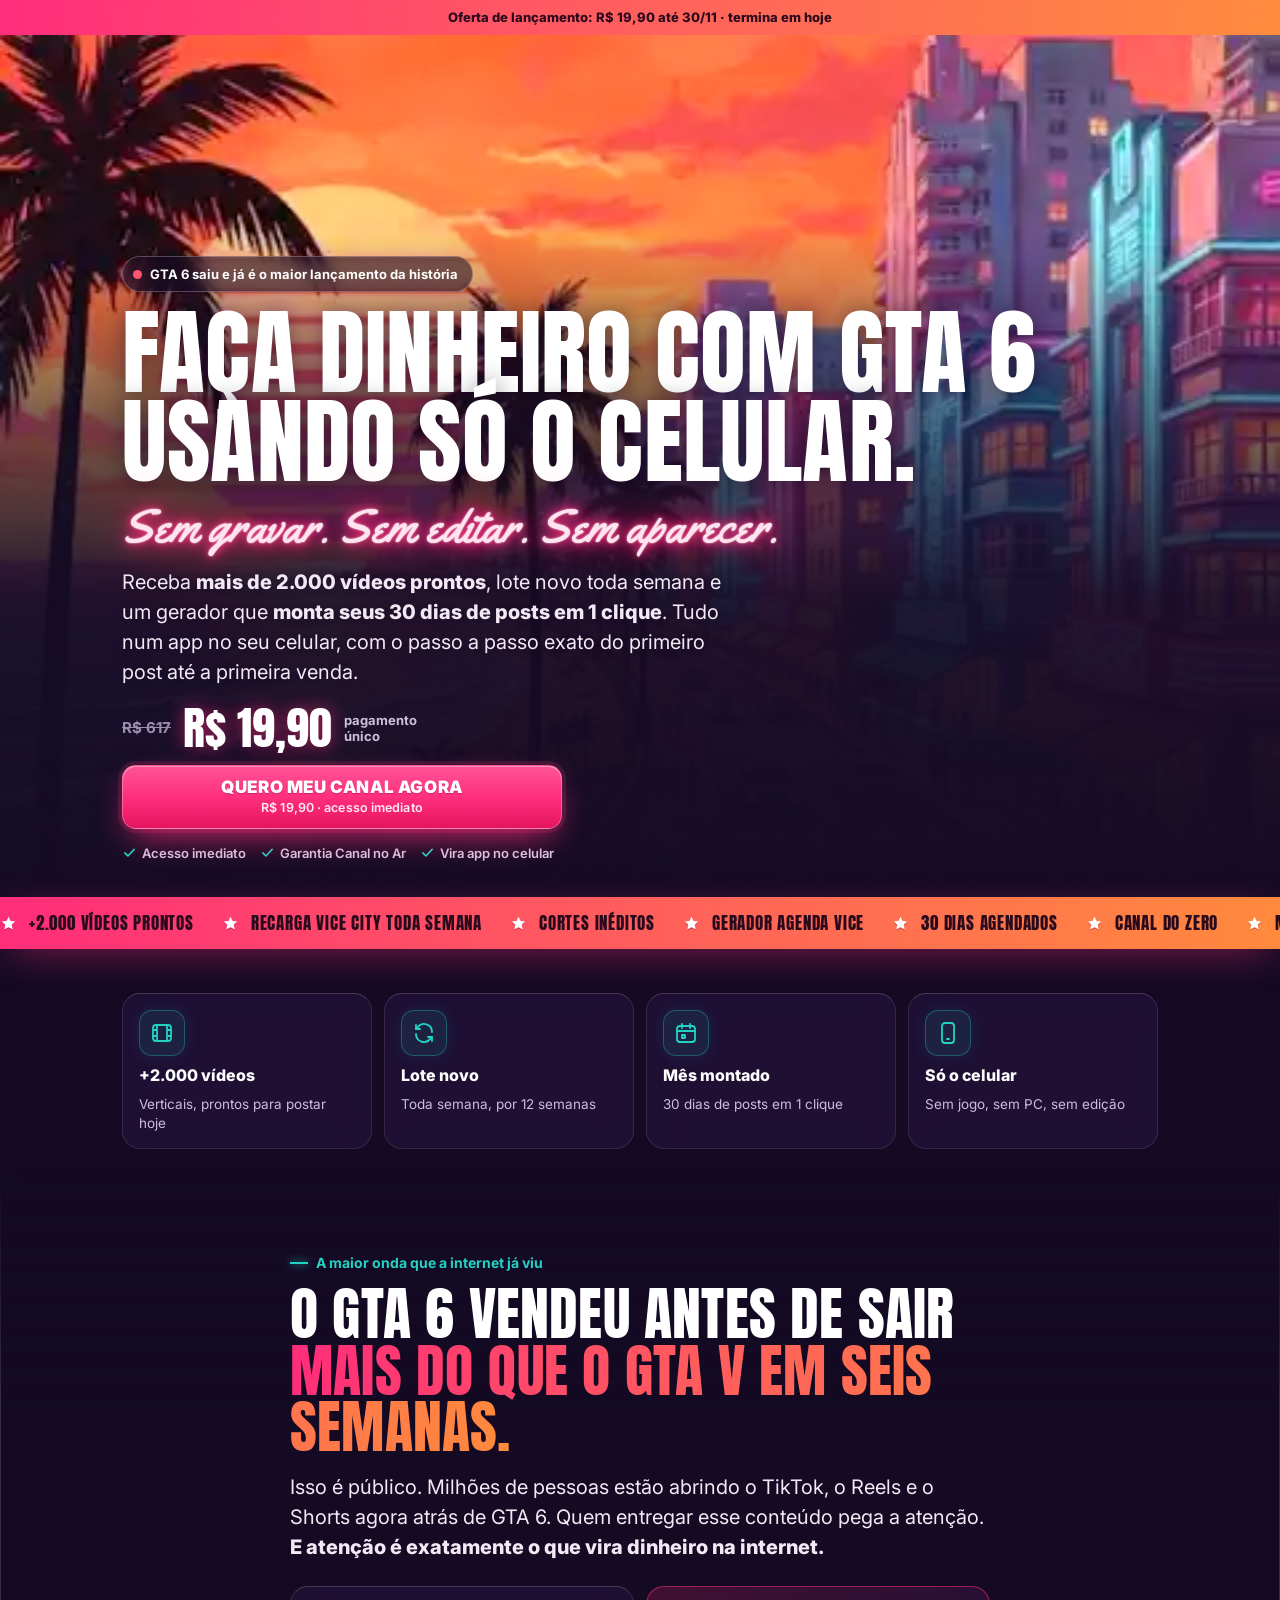
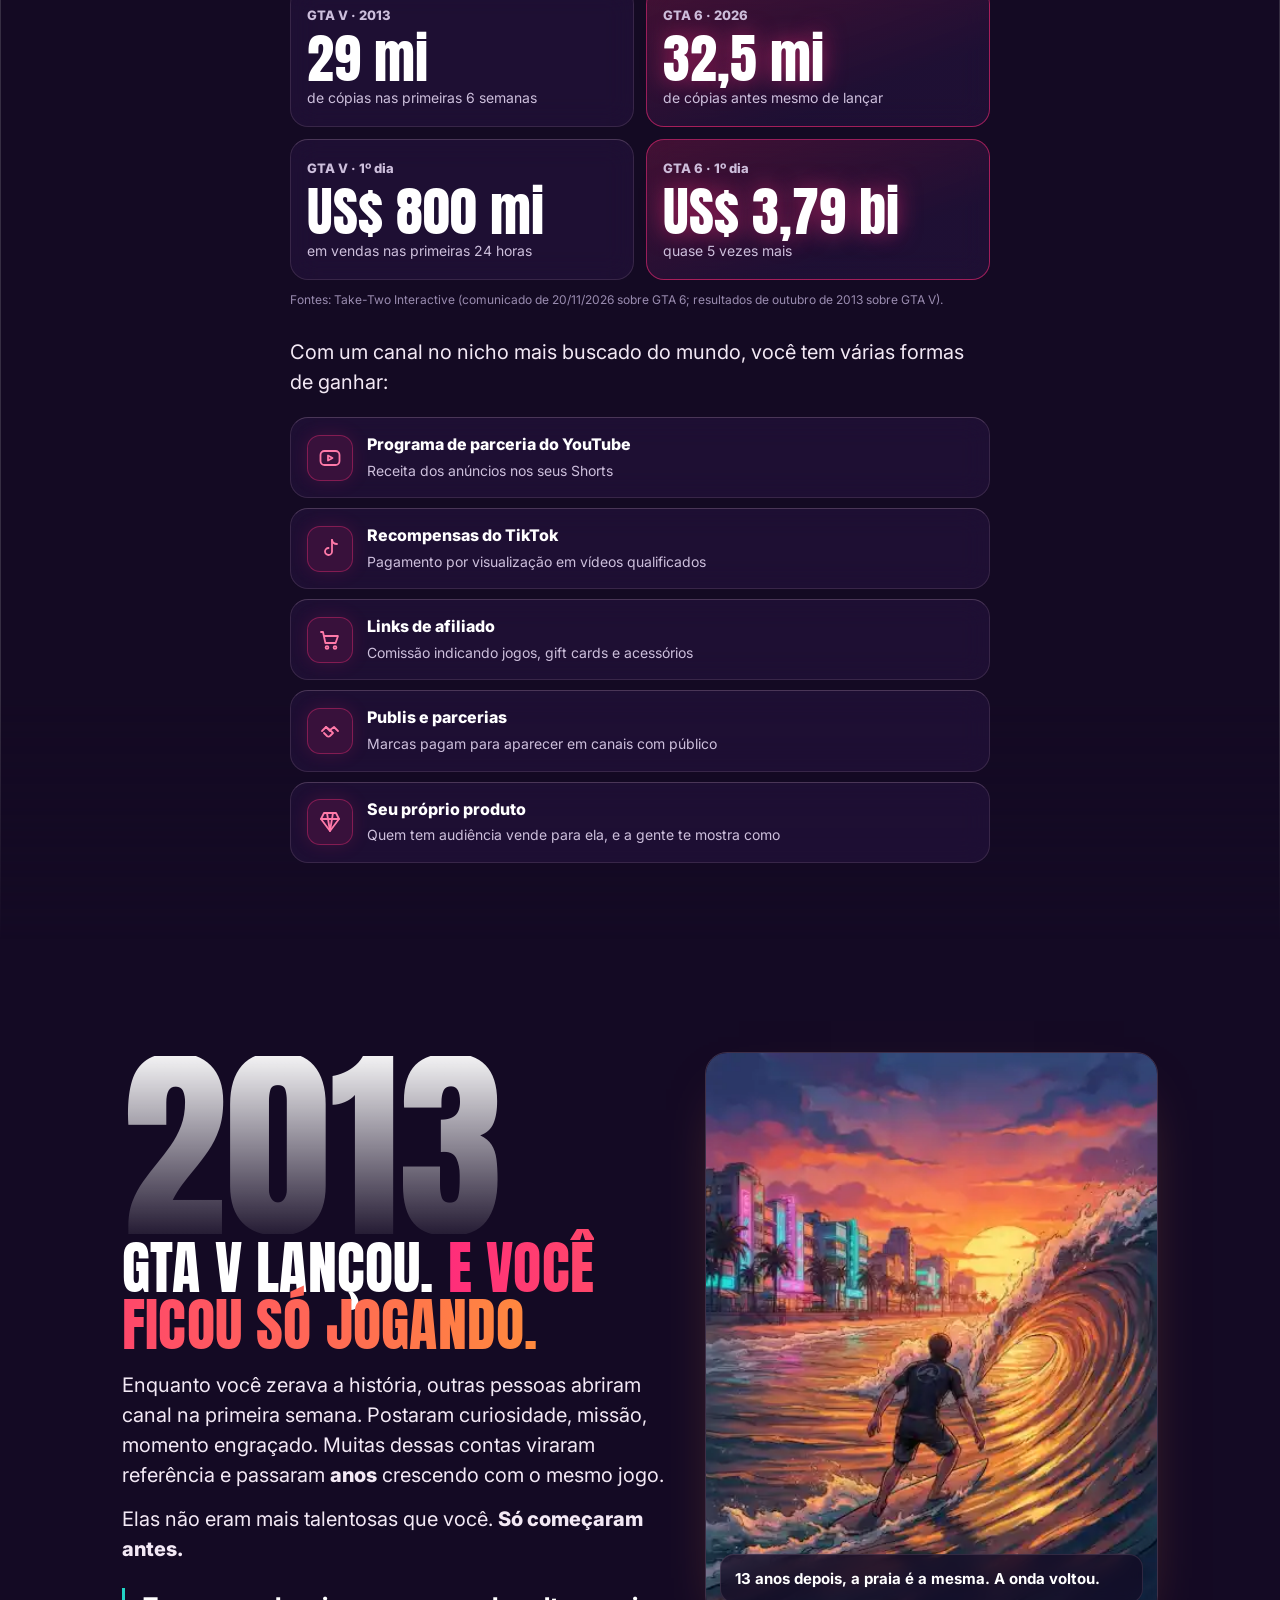
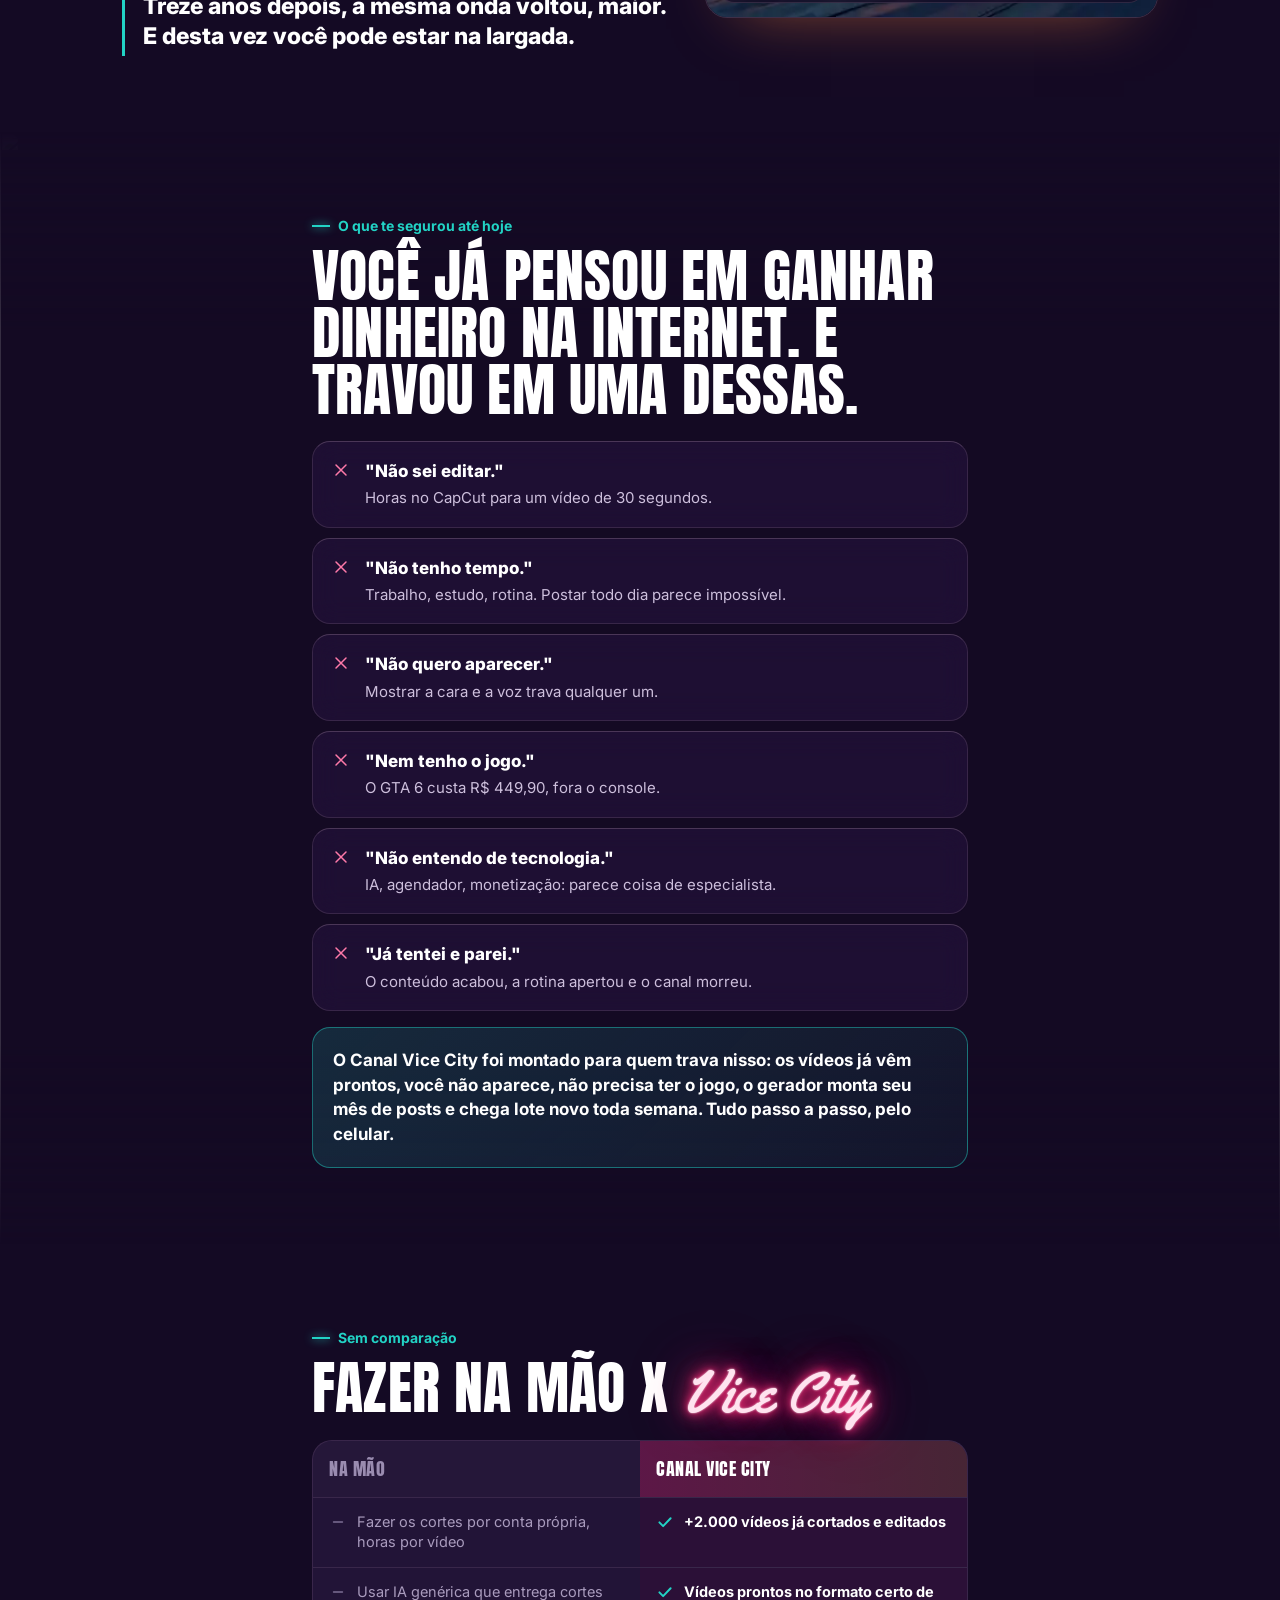
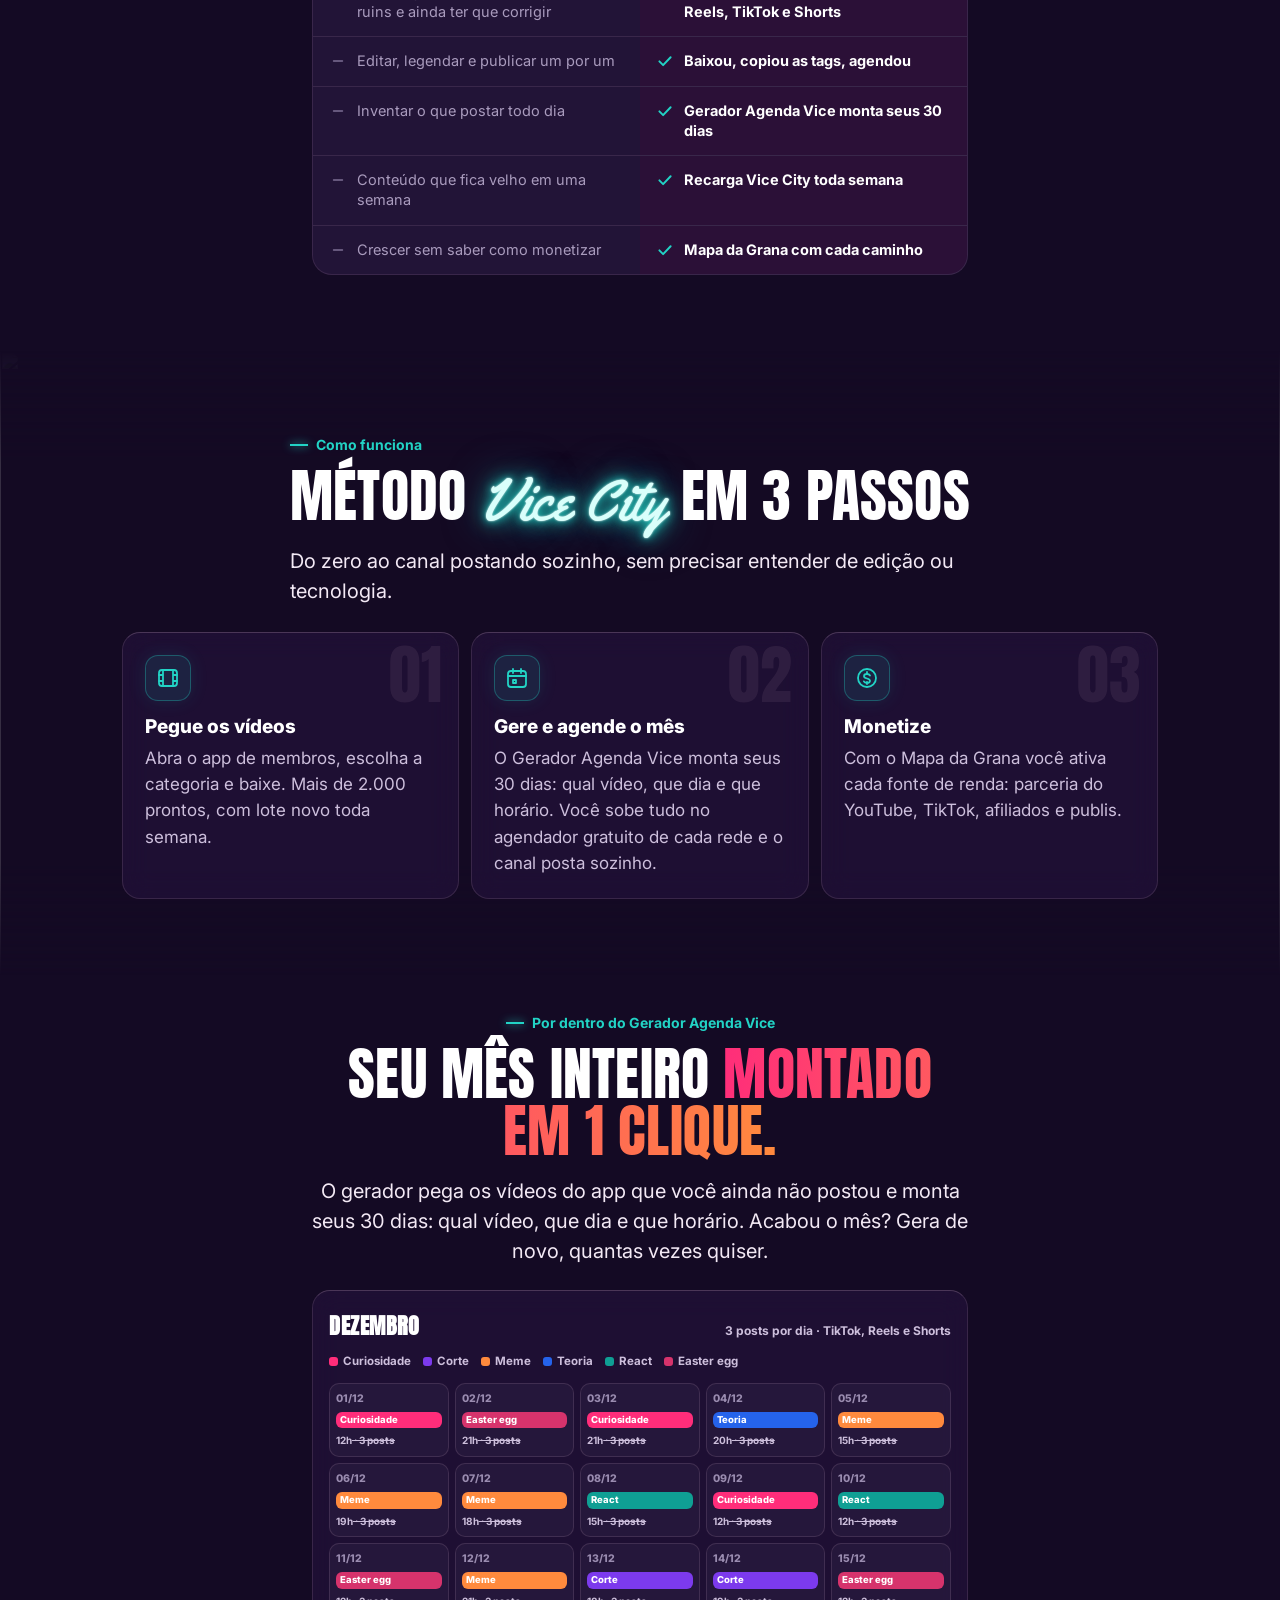
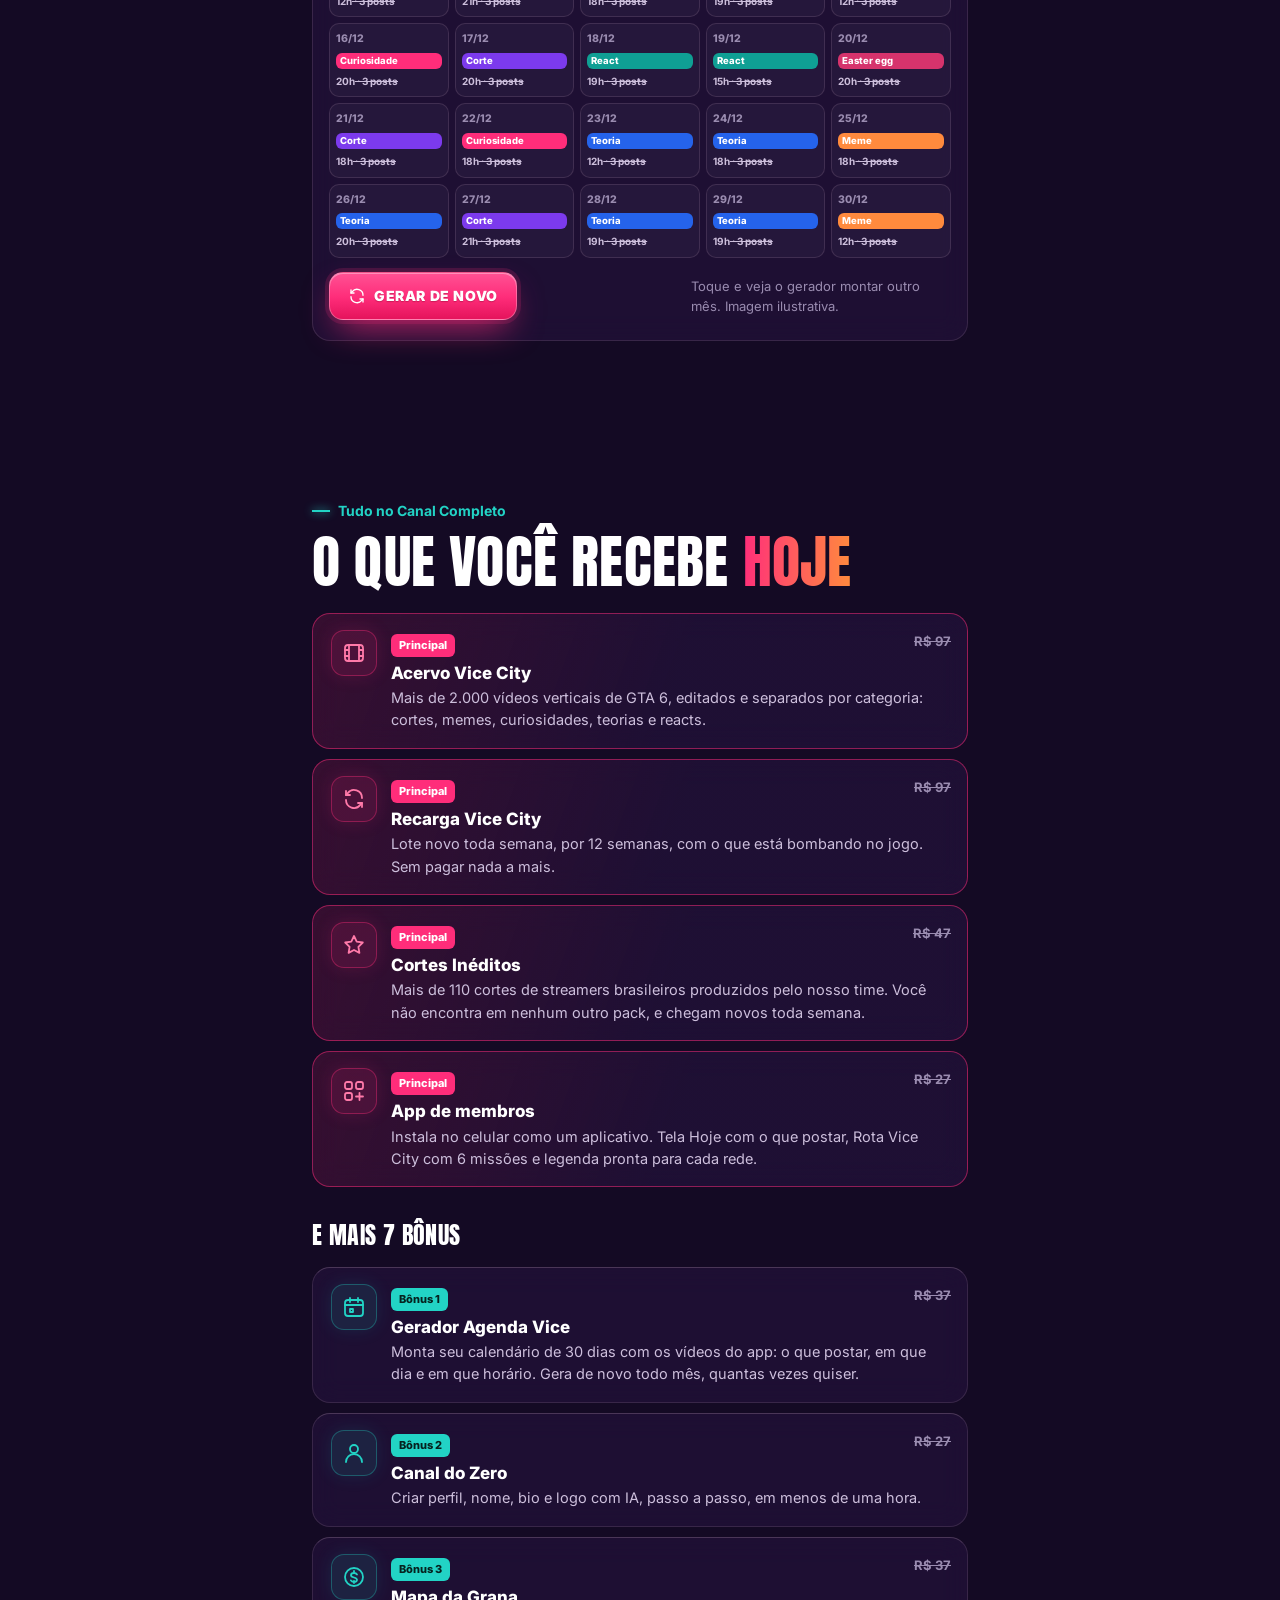
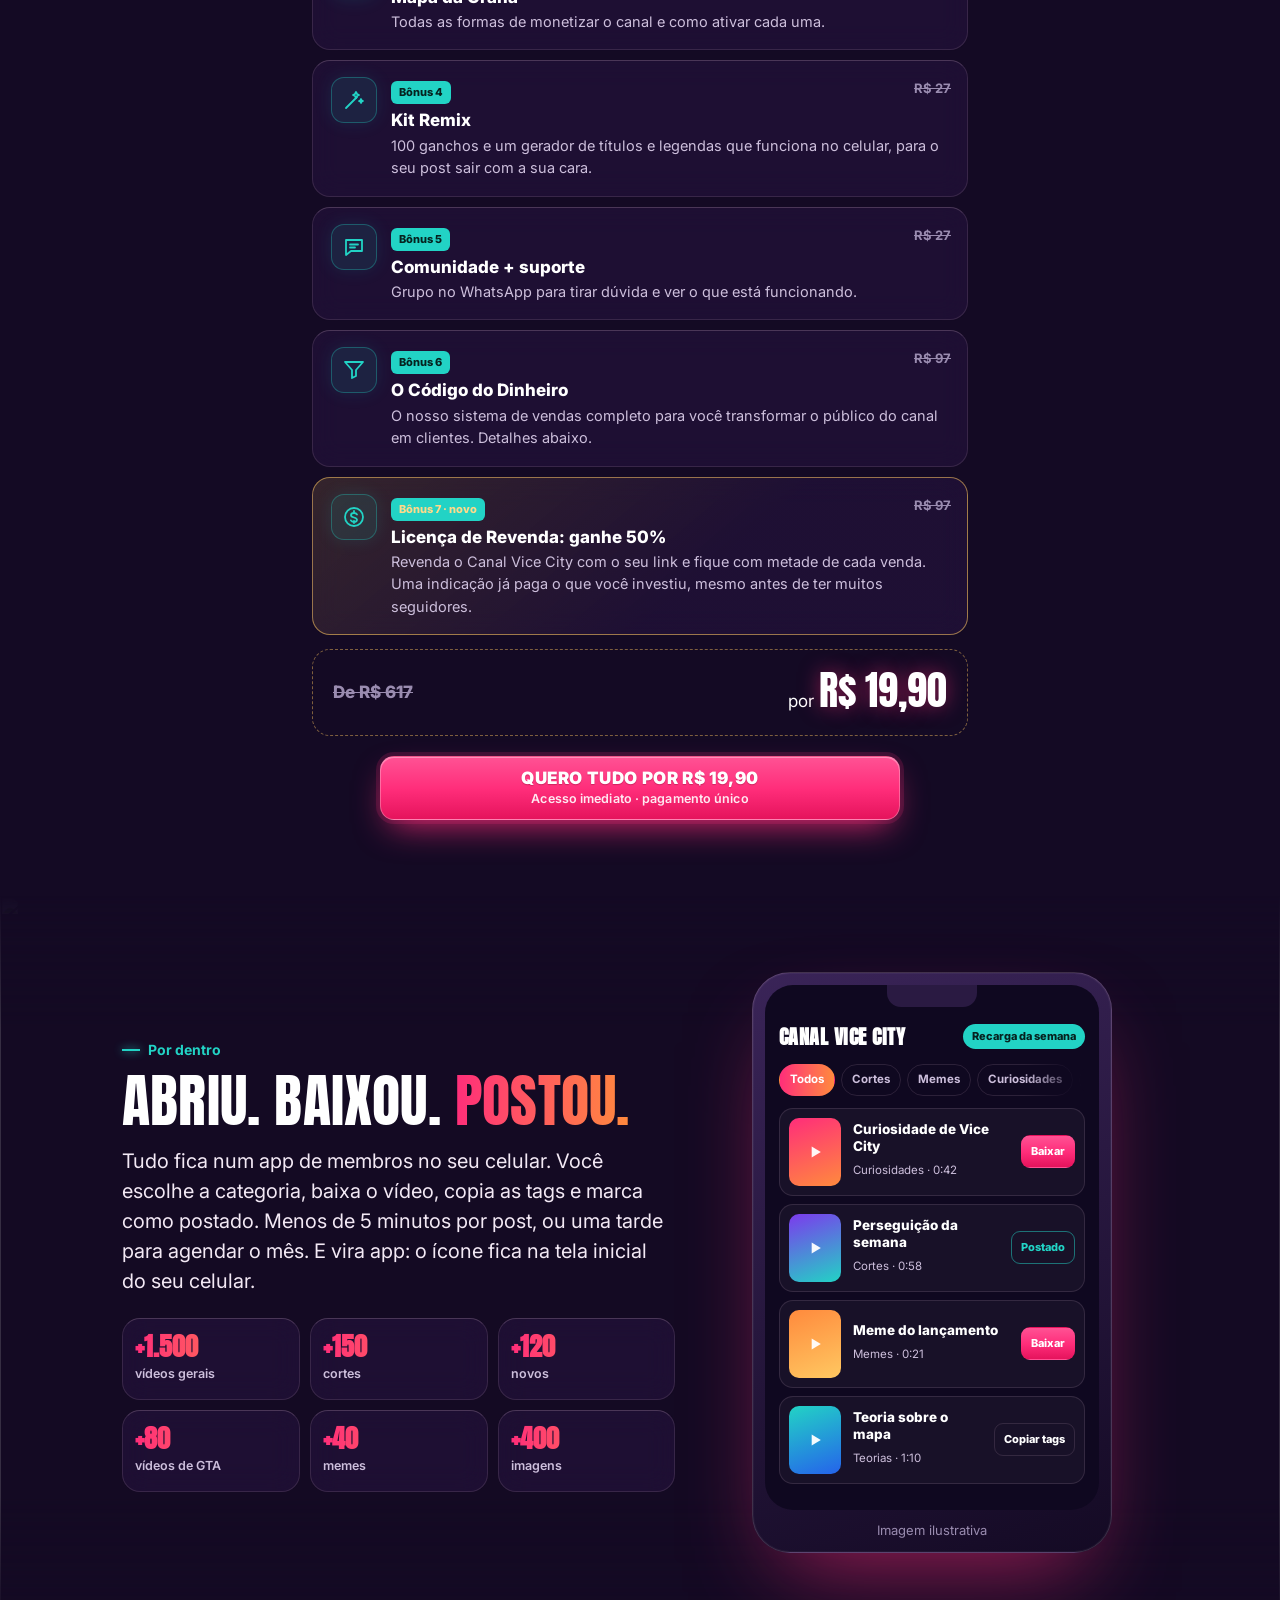
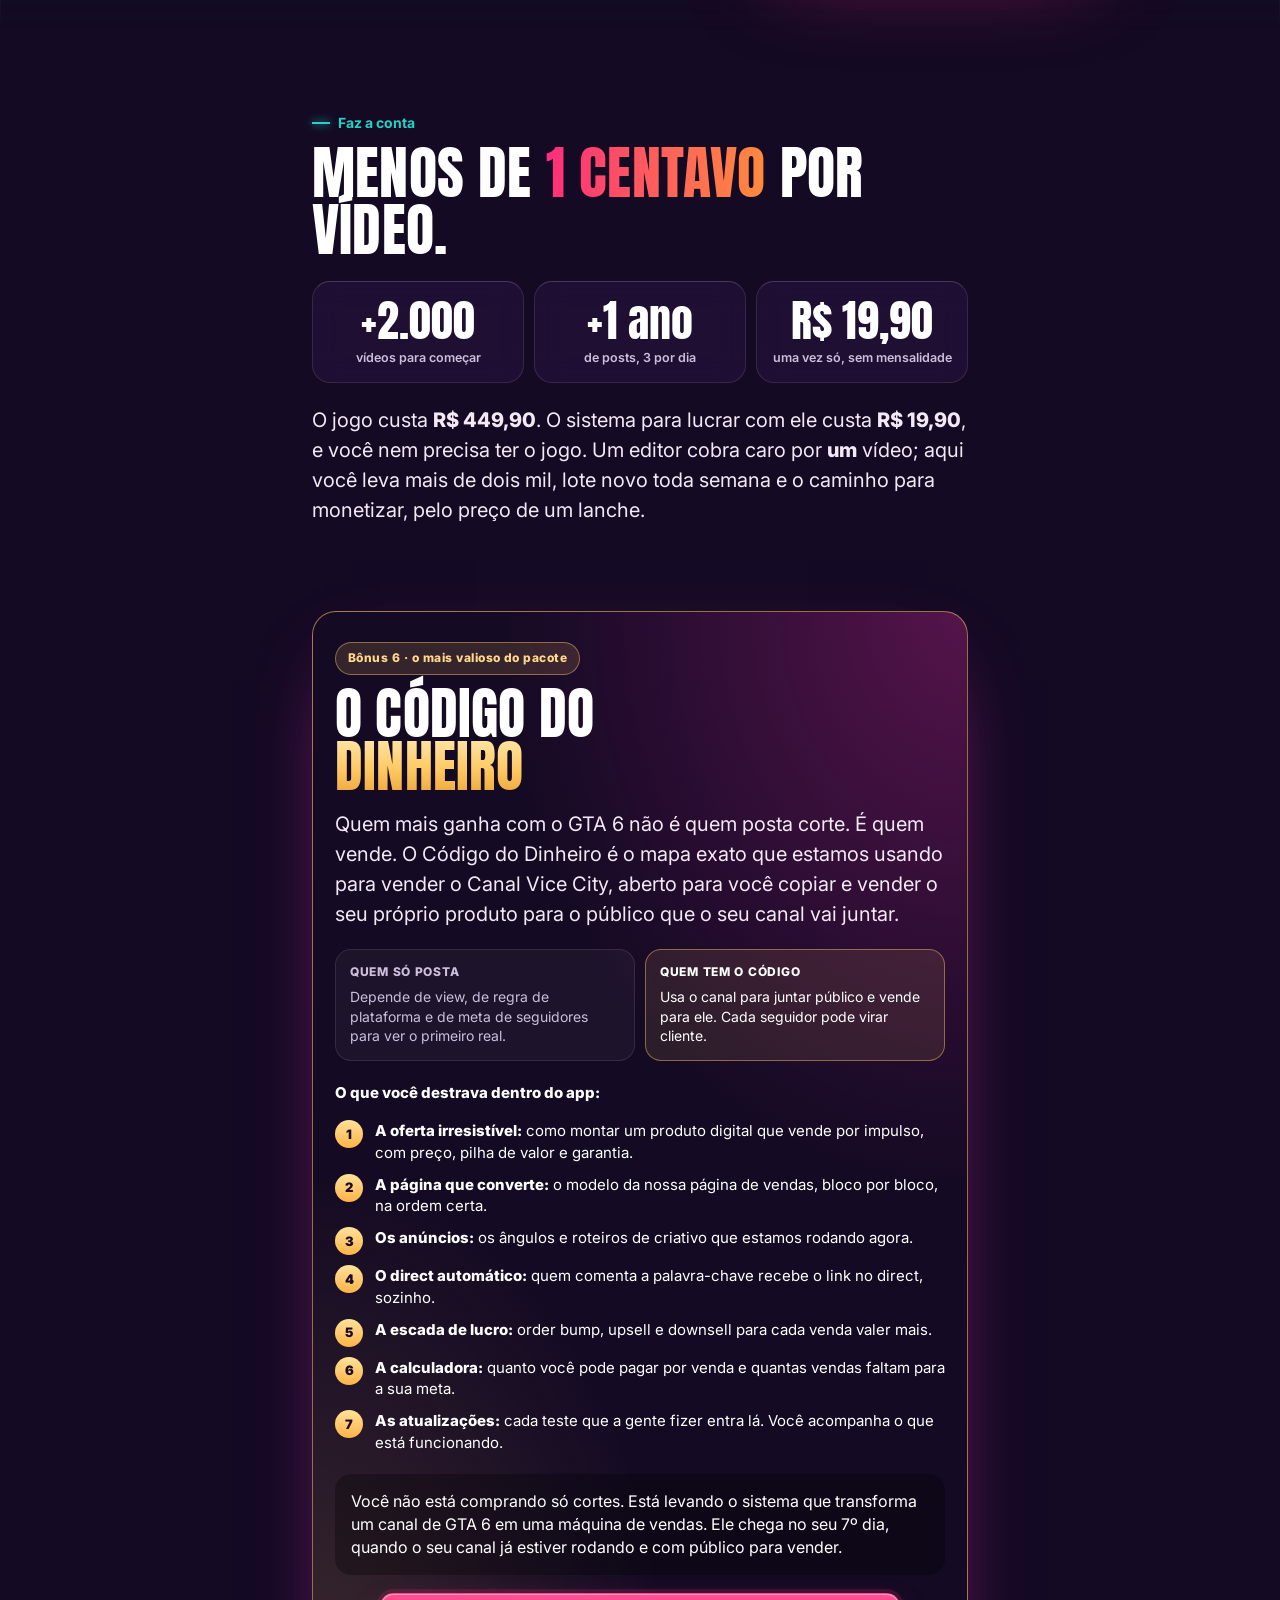
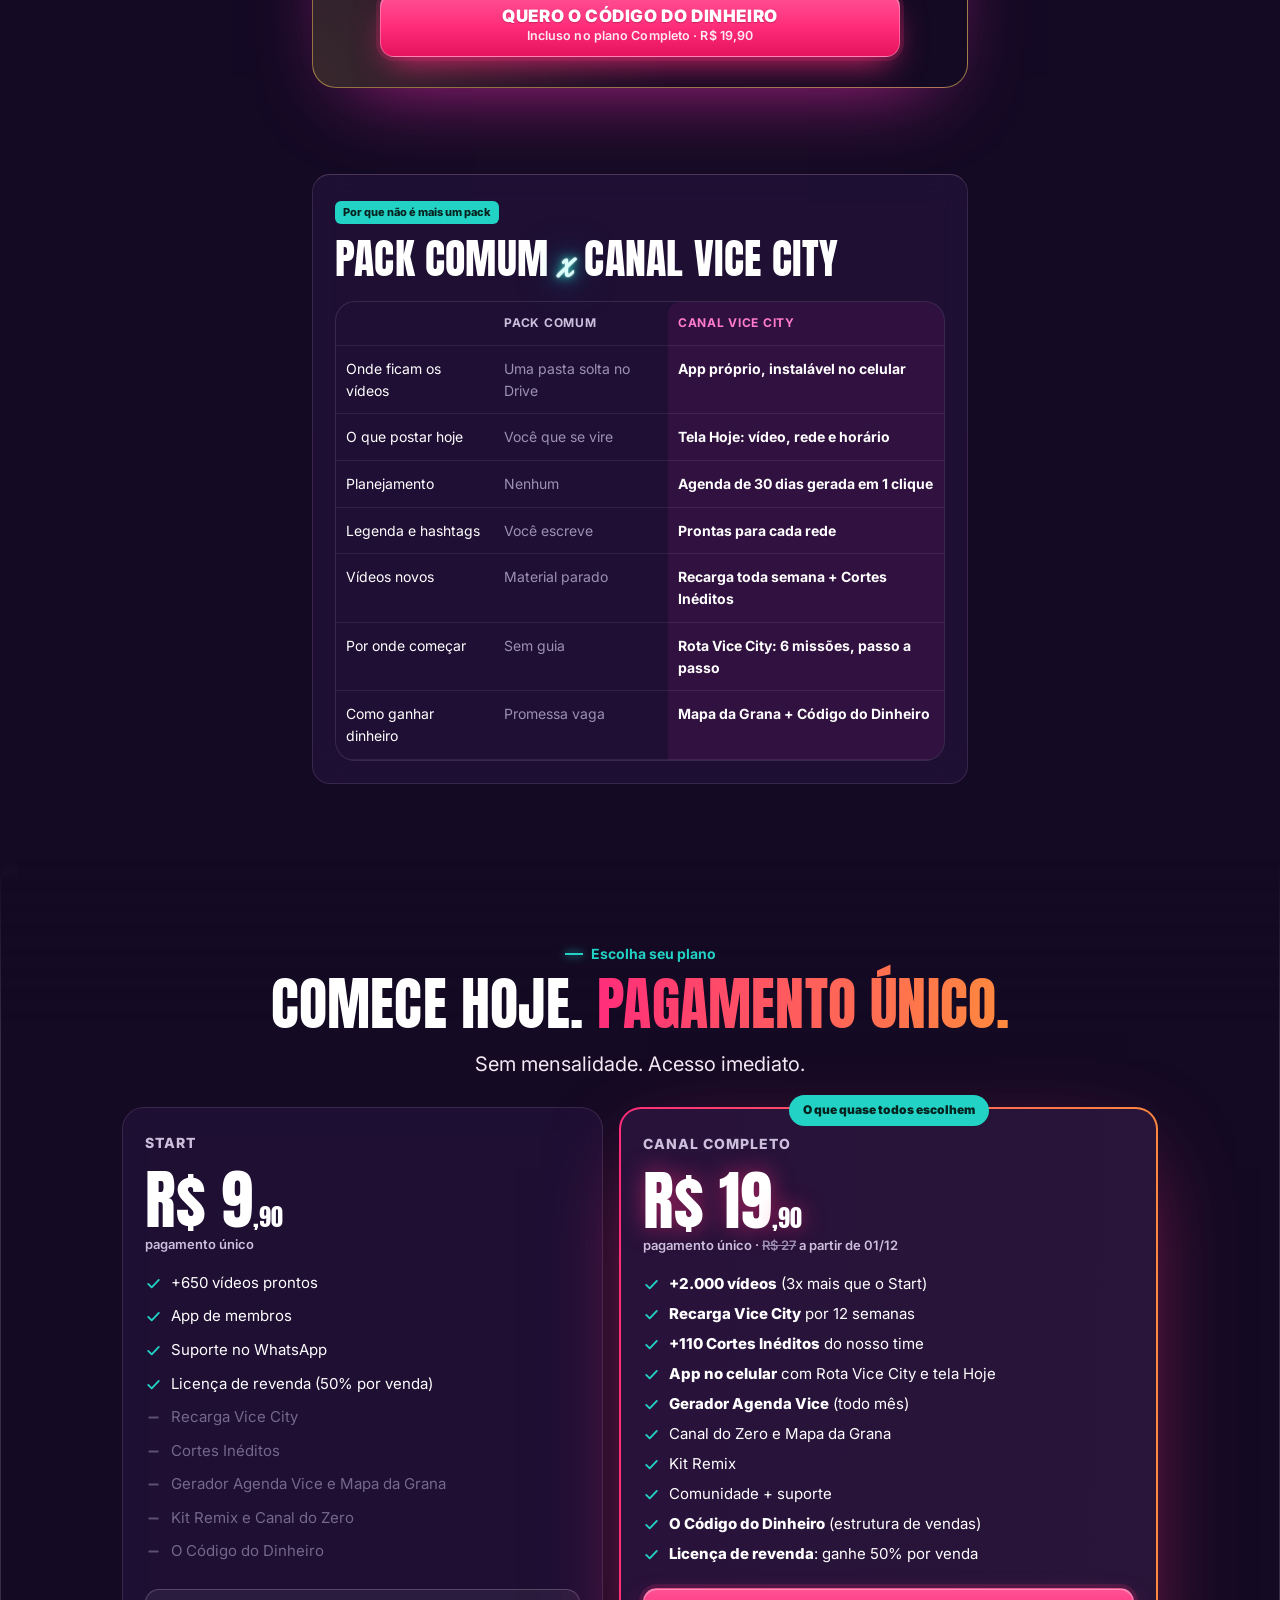
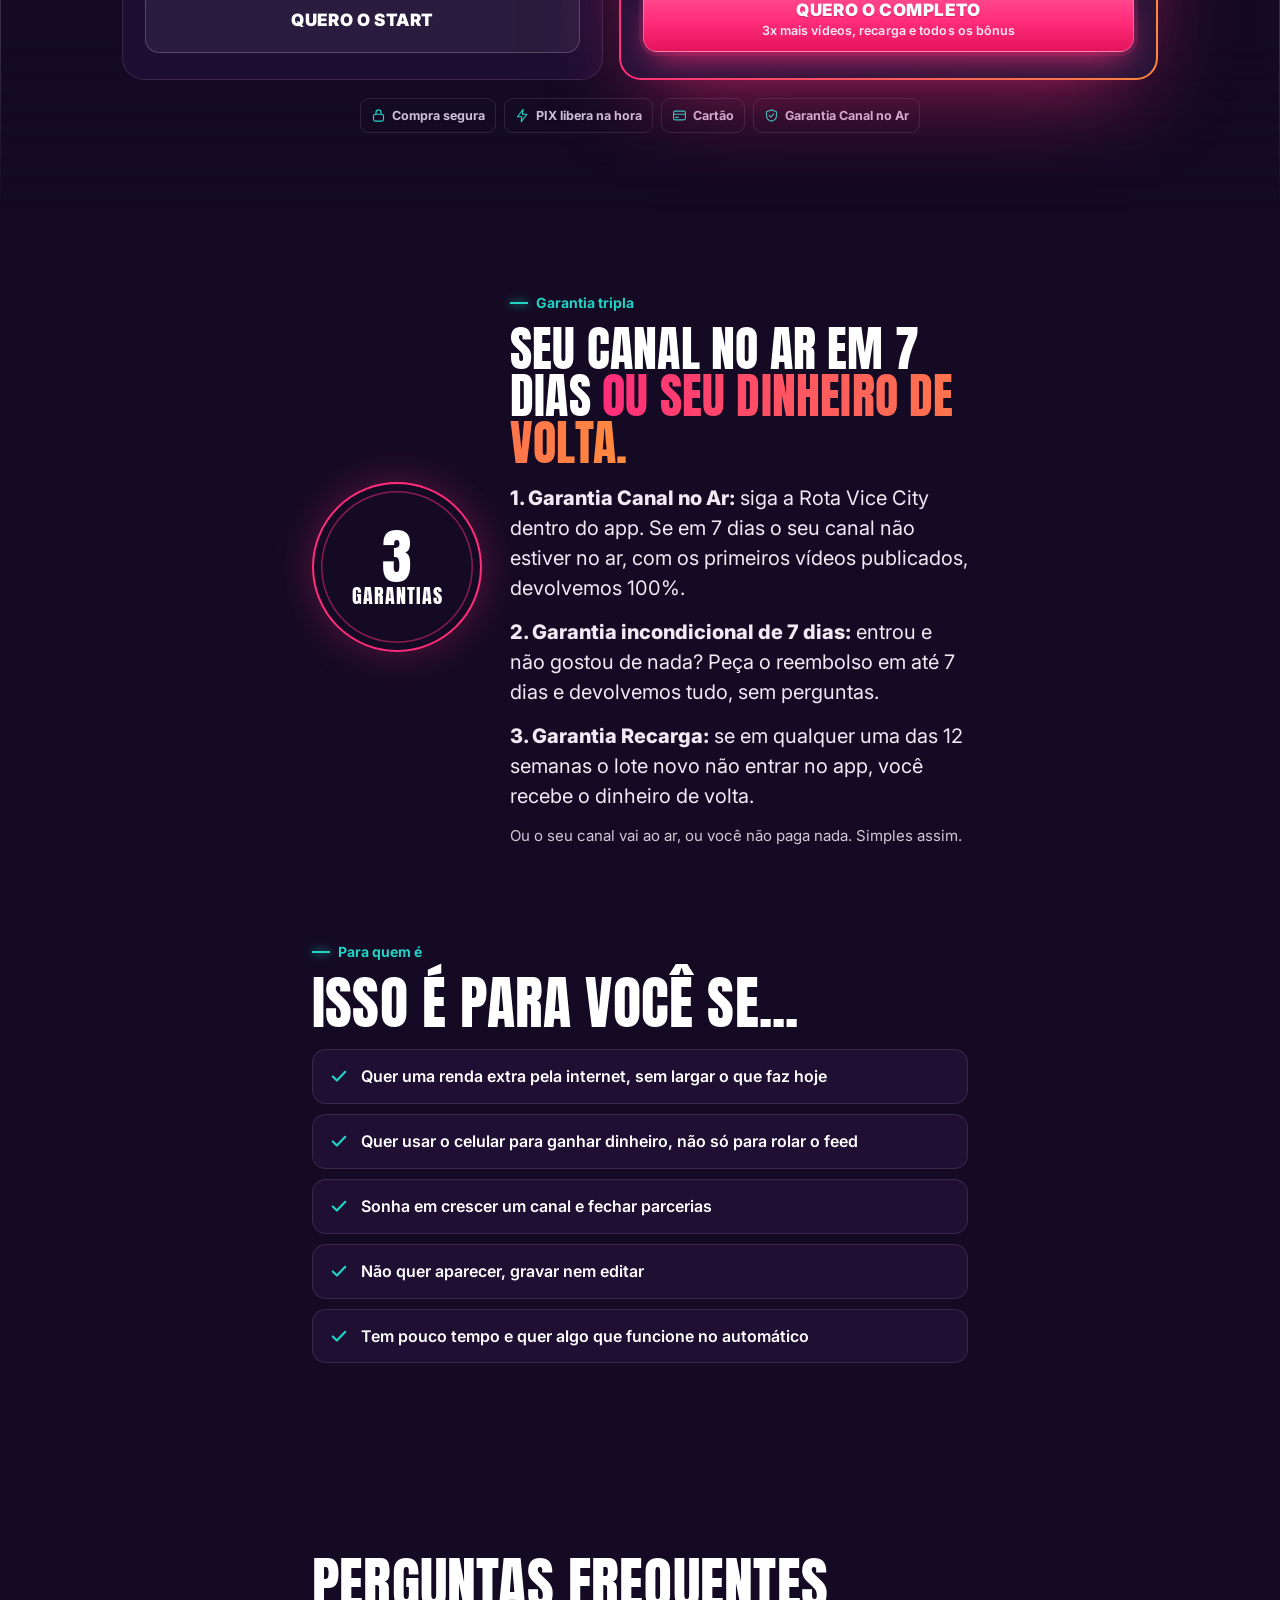
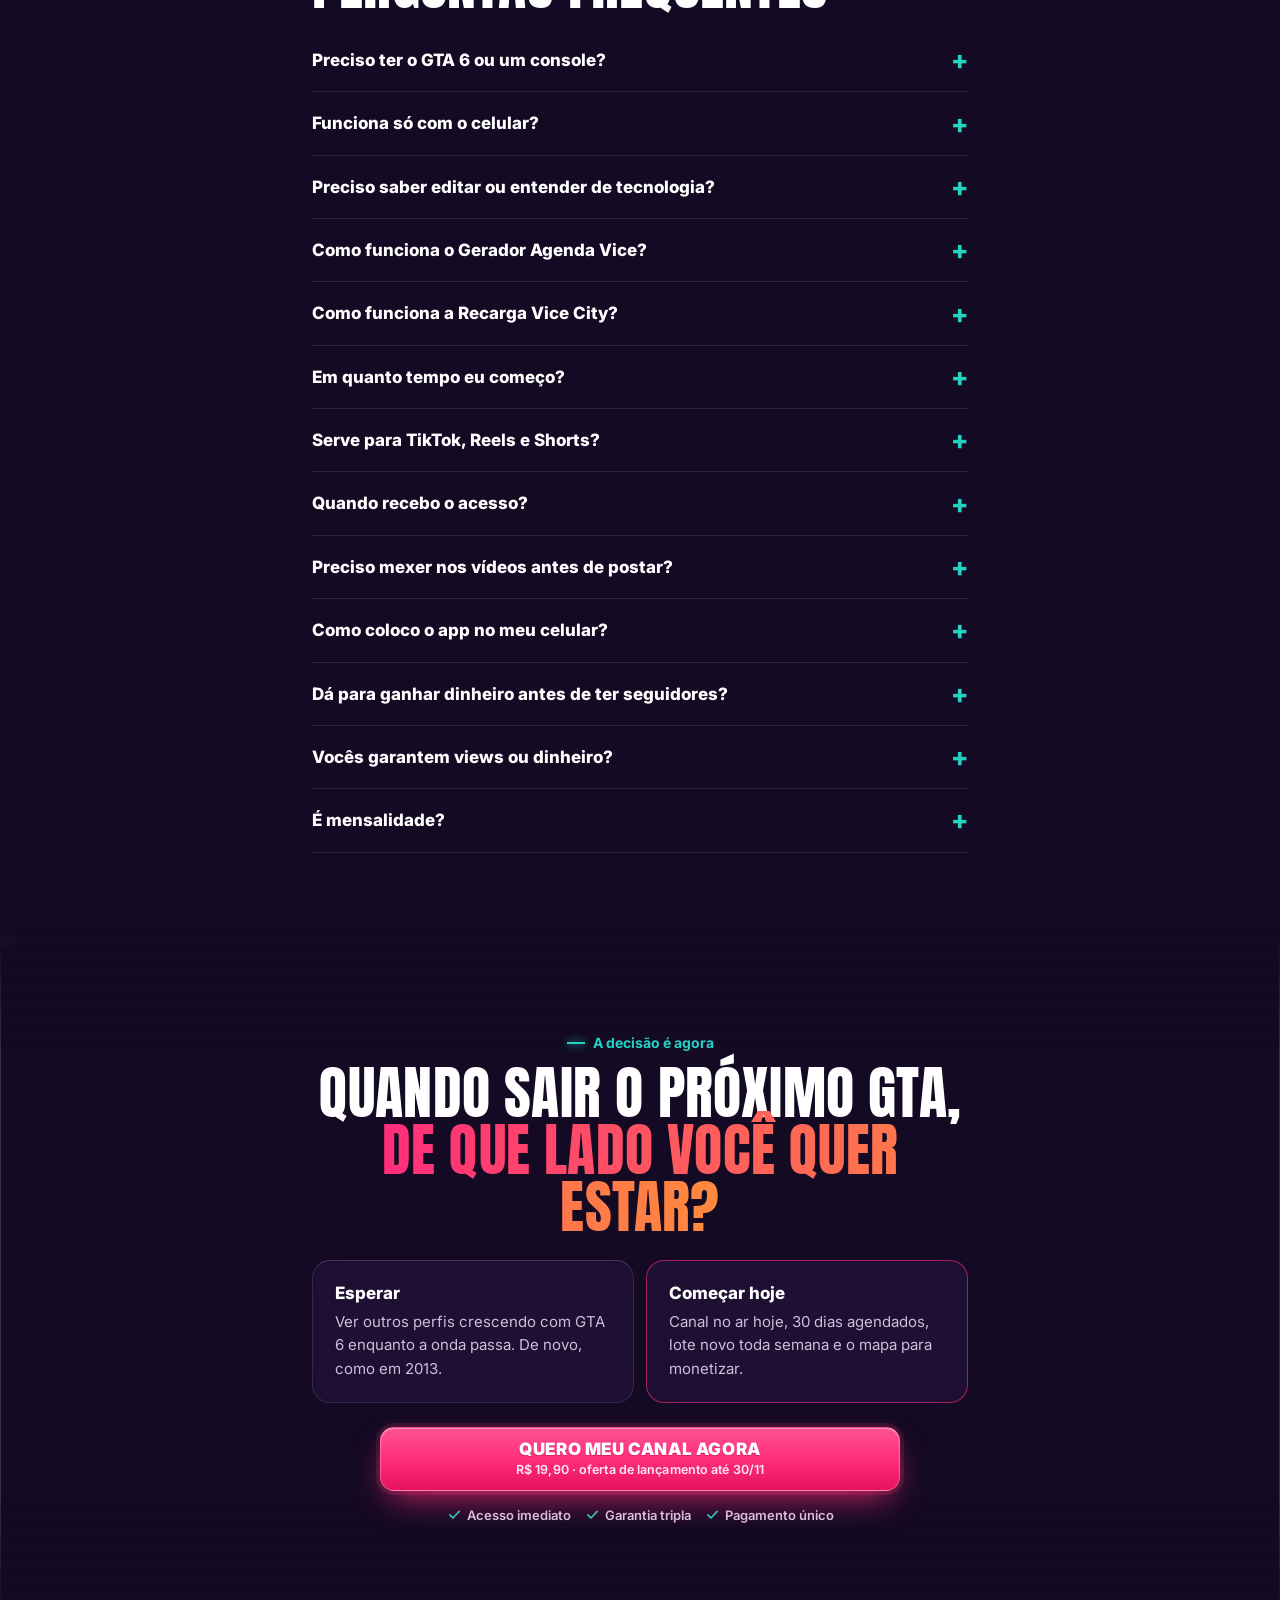
==== commit 1d484e22: "Página de vendas: Licença de Revenda, garantia tripla, app no celular, âncora do preço do jogo, nova" ====
--- a/index.html
+++ b/index.html
@@ -358,10 +358,10 @@
   <div class="wrap on-photo">
     <div class="tag-live"><span class="dot"></span>GTA 6 saiu e já é o maior lançamento da história</div>
     <h1>Faça dinheiro com GTA 6 usando só o celular.<span class="script">Sem gravar. Sem editar. Sem aparecer.</span></h1>
-    <p class="lead">Receba <b>mais de 2.000 vídeos prontos</b>, lote novo toda semana e um gerador que <b>monta seus 30 dias de posts em 1 clique</b>. Você agenda uma vez e o canal posta sozinho.</p>
-    <div class="price-flash"><s>R$ 520</s><span class="p">R$ 19,90</span><span class="u">pagamento<br>único</span></div>
+    <p class="lead">Receba <b>mais de 2.000 vídeos prontos</b>, lote novo toda semana e um gerador que <b>monta seus 30 dias de posts em 1 clique</b>. Tudo num app no seu celular, com o passo a passo exato do primeiro post até a primeira venda.</p>
+    <div class="price-flash"><s>R$ 617</s><span class="p">R$ 19,90</span><span class="u">pagamento<br>único</span></div>
     <a href="#planos" class="btn">Quero meu canal agora<small>R$ 19,90 · acesso imediato</small></a>
-    <div class="trust"><span><svg class="ic"><use href="#i-check"/></svg>Acesso imediato</span><span><svg class="ic"><use href="#i-check"/></svg>Garantia de 7 dias</span><span><svg class="ic"><use href="#i-check"/></svg>Sem mensalidade</span></div>
+    <div class="trust"><span><svg class="ic"><use href="#i-check"/></svg>Acesso imediato</span><span><svg class="ic"><use href="#i-check"/></svg>Garantia Canal no Ar</span><span><svg class="ic"><use href="#i-check"/></svg>Vira app no celular</span></div>
   </div>
 </header>
 
@@ -499,10 +499,10 @@
     <div class="stack">
       <div class="card item core"><div class="badge-ic pk"><svg class="ic"><use href="#i-film"/></svg></div><div><span class="tag pk">Principal</span><h3>Acervo Vice City</h3><p>Mais de 2.000 vídeos verticais de GTA 6, editados e separados por categoria: cortes, memes, curiosidades, teorias e reacts.</p></div><span class="val">R$ 97</span></div>
       <div class="card item core"><div class="badge-ic pk"><svg class="ic"><use href="#i-refresh"/></svg></div><div><span class="tag pk">Principal</span><h3>Recarga Vice City</h3><p>Lote novo toda semana, por 12 semanas, com o que está bombando no jogo. Sem pagar nada a mais.</p></div><span class="val">R$ 97</span></div>
-      <div class="card item core"><div class="badge-ic pk"><svg class="ic"><use href="#i-star"/></svg></div><div><span class="tag pk">Principal</span><h3>Cortes Inéditos</h3><p>Clipes produzidos pelo nosso time, que você não encontra em outros packs.</p></div><span class="val">R$ 47</span></div>
-      <div class="card item core"><div class="badge-ic pk"><svg class="ic"><use href="#i-app"/></svg></div><div><span class="tag pk">Principal</span><h3>App de membros</h3><p>Tudo no celular: baixe, copie as tags com um toque e marque o que já postou.</p></div><span class="val">R$ 27</span></div>
-    </div>
-    <div class="sub">E mais 6 bônus</div>
+      <div class="card item core"><div class="badge-ic pk"><svg class="ic"><use href="#i-star"/></svg></div><div><span class="tag pk">Principal</span><h3>Cortes Inéditos</h3><p>Mais de 110 cortes de streamers brasileiros produzidos pelo nosso time. Você não encontra em nenhum outro pack, e chegam novos toda semana.</p></div><span class="val">R$ 47</span></div>
+      <div class="card item core"><div class="badge-ic pk"><svg class="ic"><use href="#i-app"/></svg></div><div><span class="tag pk">Principal</span><h3>App de membros</h3><p>Instala no celular como um aplicativo. Tela Hoje com o que postar, Rota Vice City com 6 missões e legenda pronta para cada rede.</p></div><span class="val">R$ 27</span></div>
+    </div>
+    <div class="sub">E mais 7 bônus</div>
     <div class="stack" style="margin-top:12px">
       <div class="card item"><div class="badge-ic"><svg class="ic"><use href="#i-cal"/></svg></div><div><span class="tag">Bônus 1</span><h3>Gerador Agenda Vice</h3><p>Monta seu calendário de 30 dias com os vídeos do app: o que postar, em que dia e em que horário. Gera de novo todo mês, quantas vezes quiser.</p></div><span class="val">R$ 37</span></div>
       <div class="card item"><div class="badge-ic"><svg class="ic"><use href="#i-user"/></svg></div><div><span class="tag">Bônus 2</span><h3>Canal do Zero</h3><p>Criar perfil, nome, bio e logo com IA, passo a passo, em menos de uma hora.</p></div><span class="val">R$ 27</span></div>
@@ -510,8 +510,9 @@
       <div class="card item"><div class="badge-ic"><svg class="ic"><use href="#i-wand"/></svg></div><div><span class="tag">Bônus 4</span><h3>Kit Remix</h3><p>100 ganchos e um gerador de títulos e legendas que funciona no celular, para o seu post sair com a sua cara.</p></div><span class="val">R$ 27</span></div>
       <div class="card item"><div class="badge-ic"><svg class="ic"><use href="#i-chat"/></svg></div><div><span class="tag">Bônus 5</span><h3>Comunidade + suporte</h3><p>Grupo no WhatsApp para tirar dúvida e ver o que está funcionando.</p></div><span class="val">R$ 27</span></div>
       <div class="card item"><div class="badge-ic"><svg class="ic"><use href="#i-funnel"/></svg></div><div><span class="tag">Bônus 6</span><h3>O Código do Dinheiro</h3><p>O nosso sistema de vendas completo para você transformar o público do canal em clientes. Detalhes abaixo.</p></div><span class="val">R$ 97</span></div>
-    </div>
-    <div class="total"><span class="o">De R$ 520</span><span>por <span class="nw">R$ 19,90</span></span></div>
+      <div class="card item" style="border-color:rgba(255,200,97,.55);background:linear-gradient(140deg,rgba(255,200,97,.14),var(--card) 60%)"><div class="badge-ic"><svg class="ic"><use href="#i-coin"/></svg></div><div><span class="tag" style="color:#ffd98a">Bônus 7 · novo</span><h3>Licença de Revenda: ganhe 50%</h3><p>Revenda o Canal Vice City com o seu link e fique com metade de cada venda. Uma indicação já paga o que você investiu, mesmo antes de ter muitos seguidores.</p></div><span class="val">R$ 97</span></div>
+    </div>
+    <div class="total"><span class="o">De R$ 617</span><span>por <span class="nw">R$ 19,90</span></span></div>
     <div style="margin-top:20px"><a href="#planos" class="btn">Quero tudo por R$ 19,90<small>Acesso imediato · pagamento único</small></a></div>
   </div>
 </section>
@@ -524,7 +525,7 @@
       <div>
         <span class="eyebrow">Por dentro</span>
         <h2>Abriu. Baixou. <span class="sun">Postou.</span></h2>
-        <p class="lead">Tudo fica num app de membros no seu celular. Você escolhe a categoria, baixa o vídeo, copia as tags e marca como postado. Menos de 5 minutos por post, ou uma tarde para agendar o mês.</p>
+        <p class="lead">Tudo fica num app de membros no seu celular. Você escolhe a categoria, baixa o vídeo, copia as tags e marca como postado. Menos de 5 minutos por post, ou uma tarde para agendar o mês. E vira app: o ícone fica na tela inicial do seu celular.</p>
         <div class="cats">
           <div class="card cat"><b class="sun">+1.500</b><span>vídeos gerais</span></div>
           <div class="card cat"><b class="sun">+150</b><span>cortes</span></div>
@@ -560,7 +561,7 @@
       <div class="card"><div class="n">+1 ano</div><div class="l">de posts, 3 por dia</div></div>
       <div class="card"><div class="n">R$ 19,90</div><div class="l">uma vez só, sem mensalidade</div></div>
     </div>
-    <p class="lead" style="margin-top:22px">Um editor cobra caro por <b>um</b> vídeo. Aqui você leva mais de dois mil, lote novo toda semana e o caminho para monetizar, pelo preço de um lanche.</p>
+    <p class="lead" style="margin-top:22px">O jogo custa <b>R$ 449,90</b>. O sistema para lucrar com ele custa <b>R$ 19,90</b>, e você nem precisa ter o jogo. Um editor cobra caro por <b>um</b> vídeo; aqui você leva mais de dois mil, lote novo toda semana e o caminho para monetizar, pelo preço de um lanche.</p>
   </div>
 </section>
 
@@ -647,6 +648,7 @@
           <li><svg class="ic"><use href="#i-check"/></svg>+650 vídeos prontos</li>
           <li><svg class="ic"><use href="#i-check"/></svg>App de membros</li>
           <li><svg class="ic"><use href="#i-check"/></svg>Suporte no WhatsApp</li>
+          <li><svg class="ic"><use href="#i-check"/></svg>Licença de revenda (50% por venda)</li>
           <li class="off"><svg class="ic"><use href="#i-minus"/></svg>Recarga Vice City</li>
           <li class="off"><svg class="ic"><use href="#i-minus"/></svg>Cortes Inéditos</li>
           <li class="off"><svg class="ic"><use href="#i-minus"/></svg>Gerador Agenda Vice e Mapa da Grana</li>
@@ -663,18 +665,19 @@
         <ul class="feat">
           <li><svg class="ic"><use href="#i-check"/></svg><span><b>+2.000 vídeos</b> (3x mais que o Start)</span></li>
           <li><svg class="ic"><use href="#i-check"/></svg><span><b>Recarga Vice City</b> por 12 semanas</span></li>
-          <li><svg class="ic"><use href="#i-check"/></svg><span><b>Cortes Inéditos</b> do nosso time</span></li>
-          <li><svg class="ic"><use href="#i-check"/></svg>App de membros</li>
+          <li><svg class="ic"><use href="#i-check"/></svg><span><b>+110 Cortes Inéditos</b> do nosso time</span></li>
+          <li><svg class="ic"><use href="#i-check"/></svg><span><b>App no celular</b> com Rota Vice City e tela Hoje</span></li>
           <li><svg class="ic"><use href="#i-check"/></svg><span><b>Gerador Agenda Vice</b> (todo mês)</span></li>
           <li><svg class="ic"><use href="#i-check"/></svg>Canal do Zero e Mapa da Grana</li>
           <li><svg class="ic"><use href="#i-check"/></svg>Kit Remix</li>
           <li><svg class="ic"><use href="#i-check"/></svg>Comunidade + suporte</li>
           <li><svg class="ic"><use href="#i-check"/></svg><span><b>O Código do Dinheiro</b> (estrutura de vendas)</span></li>
+          <li><svg class="ic"><use href="#i-check"/></svg><span><b>Licença de revenda</b>: ganhe 50% por venda</span></li>
         </ul>
         <a href="#CHECKOUT_COMPLETO" class="btn">Quero o Completo<small>3x mais vídeos, recarga e todos os bônus</small></a>
       </div>
     </div>
-    <div class="secure"><span><svg class="ic"><use href="#i-lock"/></svg>Compra segura</span><span><svg class="ic"><use href="#i-bolt"/></svg>PIX libera na hora</span><span><svg class="ic"><use href="#i-card"/></svg>Cartão</span><span><svg class="ic"><use href="#i-shield"/></svg>Garantia de 7 dias</span></div>
+    <div class="secure"><span><svg class="ic"><use href="#i-lock"/></svg>Compra segura</span><span><svg class="ic"><use href="#i-bolt"/></svg>PIX libera na hora</span><span><svg class="ic"><use href="#i-card"/></svg>Cartão</span><span><svg class="ic"><use href="#i-shield"/></svg>Garantia Canal no Ar</span></div>
   </div>
 </section>
 
@@ -682,12 +685,14 @@
 <section>
   <div class="wrap narrow">
     <div class="guar">
-      <div class="seal"><div><span>7</span>DIAS<br>+ RECARGA</div></div>
+      <div class="seal"><div><span>3</span>GARANTIAS</div></div>
       <div>
-        <span class="eyebrow">Garantia dupla</span>
-        <h2 style="font-size:clamp(32px,7vw,48px)">O risco é <span class="sun">todo nosso.</span></h2>
-        <p class="lead"><b>7 dias:</b> entre, baixe, poste. Se não gostar, peça o reembolso em até 7 dias e devolvemos 100%, sem perguntas.</p>
-        <p class="lead"><b>Recarga:</b> se em qualquer uma das 12 semanas o lote novo não entrar no app, você recebe o dinheiro de volta.</p>
+        <span class="eyebrow">Garantia tripla</span>
+        <h2 style="font-size:clamp(32px,7vw,48px)">Seu canal no ar em 7 dias <span class="sun">ou seu dinheiro de volta.</span></h2>
+        <p class="lead"><b>1. Garantia Canal no Ar:</b> siga a Rota Vice City dentro do app. Se em 7 dias o seu canal não estiver no ar, com os primeiros vídeos publicados, devolvemos 100%.</p>
+        <p class="lead"><b>2. Garantia incondicional de 7 dias:</b> entrou e não gostou de nada? Peça o reembolso em até 7 dias e devolvemos tudo, sem perguntas.</p>
+        <p class="lead"><b>3. Garantia Recarga:</b> se em qualquer uma das 12 semanas o lote novo não entrar no app, você recebe o dinheiro de volta.</p>
+        <p class="lead" style="font-size:15px;opacity:.85">Ou o seu canal vai ao ar, ou você não paga nada. Simples assim.</p>
       </div>
     </div>
   </div>
@@ -721,6 +726,9 @@
     <details><summary>Em quanto tempo eu começo?</summary><p>No mesmo dia. Com o Canal do Zero você cria o perfil em menos de uma hora e já pode postar ou agendar os primeiros vídeos.</p></details>
     <details><summary>Serve para TikTok, Reels e Shorts?</summary><p>Sim. Todos os vídeos estão no formato vertical 9:16, o padrão das três plataformas.</p></details>
     <details><summary>Quando recebo o acesso?</summary><p>Logo após a confirmação do pagamento. No PIX, em segundos. No cartão, normalmente na hora.</p></details>
+    <details><summary>Preciso mexer nos vídeos antes de postar?</summary><p>Sim, e é rápido. As plataformas pagam por conteúdo com a sua contribuição, não por repost igual. Dentro do app você recebe o gancho pronto para colocar como texto na tela e a legenda para cada rede, com o passo a passo para fazer em 1 minuto pelo CapCut, de graça.</p></details>
+    <details><summary>Como coloco o app no meu celular?</summary><p>Depois de entrar, toque em Baixar o app. No Android aparece o botão Instalar; no iPhone, pelo Safari, toque em Compartilhar e em Adicionar à Tela de Início. O ícone fica na sua tela inicial, como qualquer aplicativo.</p></details>
+    <details><summary>Dá para ganhar dinheiro antes de ter seguidores?</summary><p>Sim. Com a Licença de Revenda você indica o Canal Vice City com o seu link e fica com 50% de cada venda. O Mapa da Grana ainda mostra rotas como vender cortes para streamers e entrar em campanhas de cortes.</p></details>
     <details><summary>Vocês garantem views ou dinheiro?</summary><p>Ninguém sério garante, e desconfie de quem promete. O que a gente garante é a entrega: mais de 2.000 vídeos, lote novo toda semana, o Gerador Agenda Vice para montar seus meses de post, o Mapa da Grana com cada forma de monetizar e a nossa estrutura de vendas. Tudo por R$ 19,90. A sua parte é colocar o canal para rodar.</p></details>
     <details><summary>É mensalidade?</summary><p>Não. Pagamento único.</p></details>
   </div>
@@ -737,7 +745,7 @@
       <div class="card road good"><div><h3>Começar hoje</h3><p>Canal no ar hoje, 30 dias agendados, lote novo toda semana e o mapa para monetizar.</p></div></div>
     </div>
     <a href="#planos" class="btn">Quero meu canal agora<small>R$ 19,90 · oferta de lançamento até 30/11</small></a>
-    <div class="trust" style="justify-content:center"><span><svg class="ic"><use href="#i-check"/></svg>Acesso imediato</span><span><svg class="ic"><use href="#i-check"/></svg>Garantia dupla</span><span><svg class="ic"><use href="#i-check"/></svg>Pagamento único</span></div>
+    <div class="trust" style="justify-content:center"><span><svg class="ic"><use href="#i-check"/></svg>Acesso imediato</span><span><svg class="ic"><use href="#i-check"/></svg>Garantia tripla</span><span><svg class="ic"><use href="#i-check"/></svg>Pagamento único</span></div>
   </div>
 </section>
 
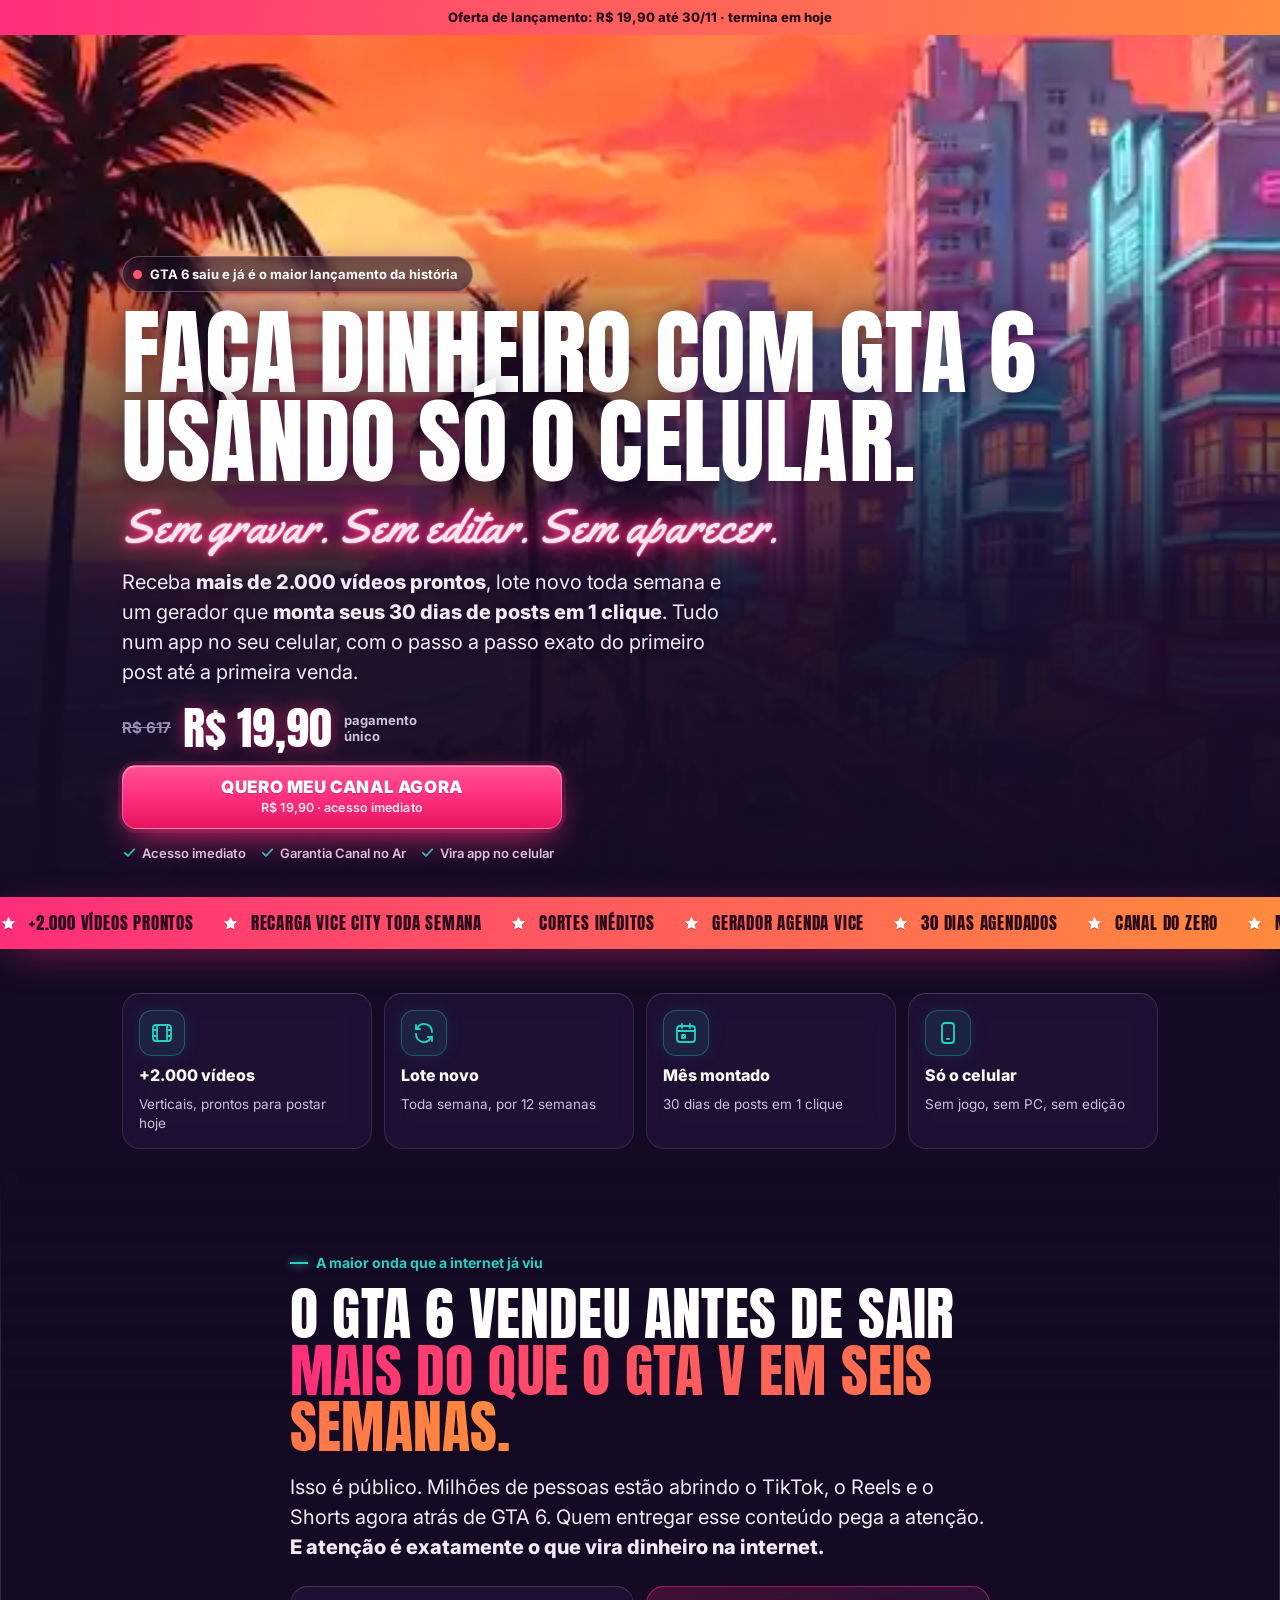
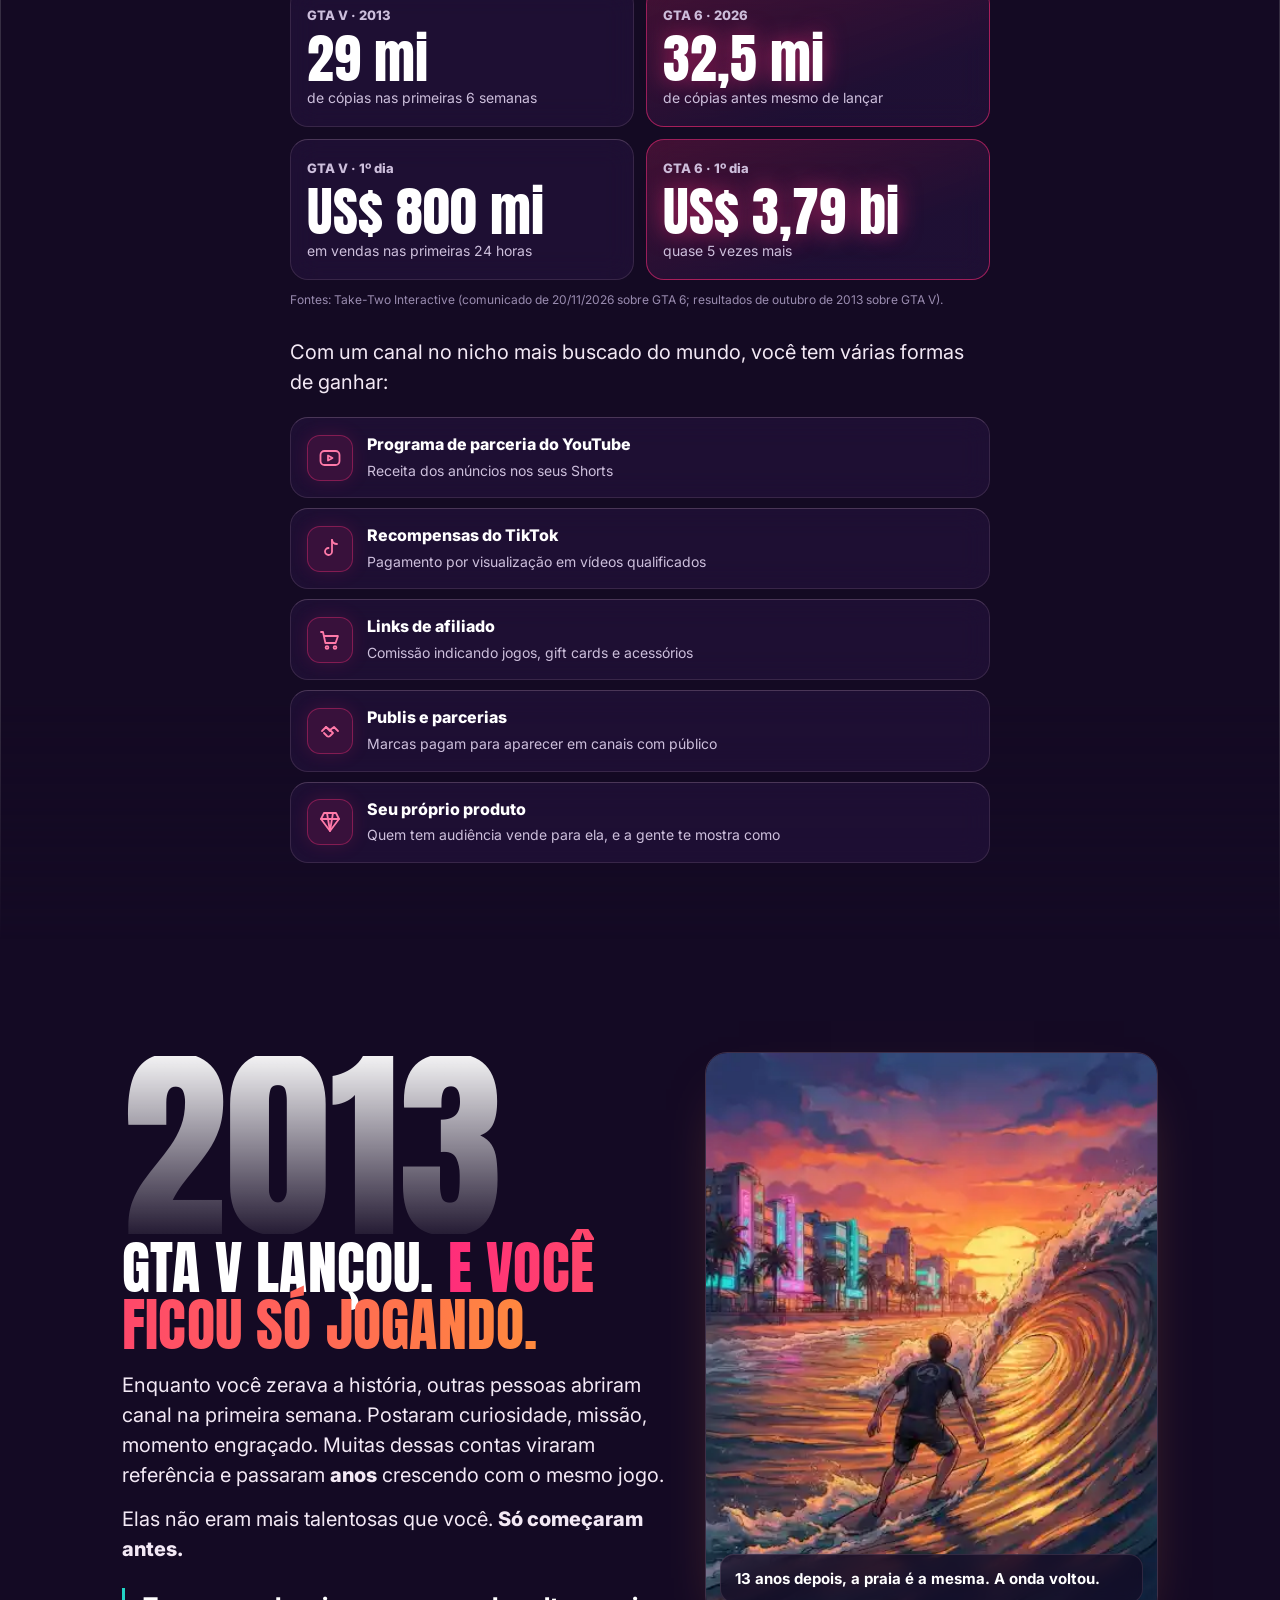
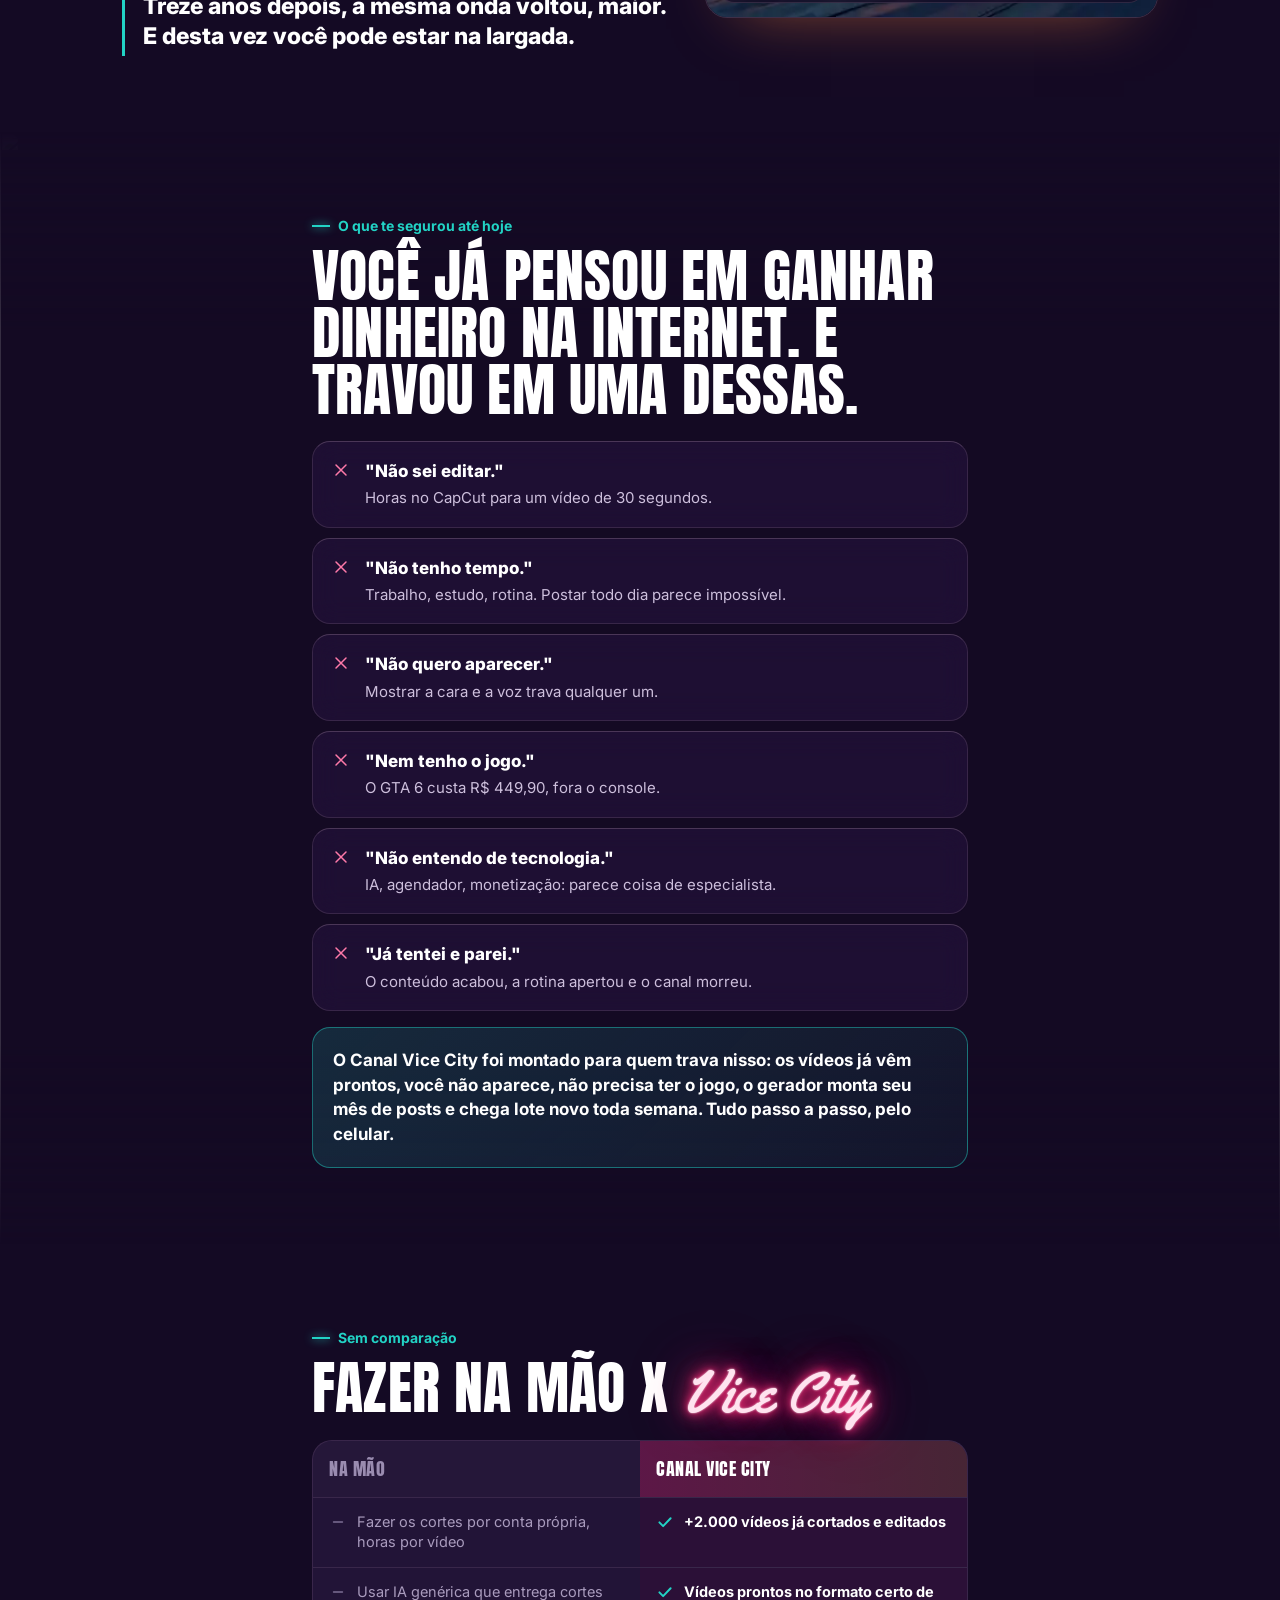
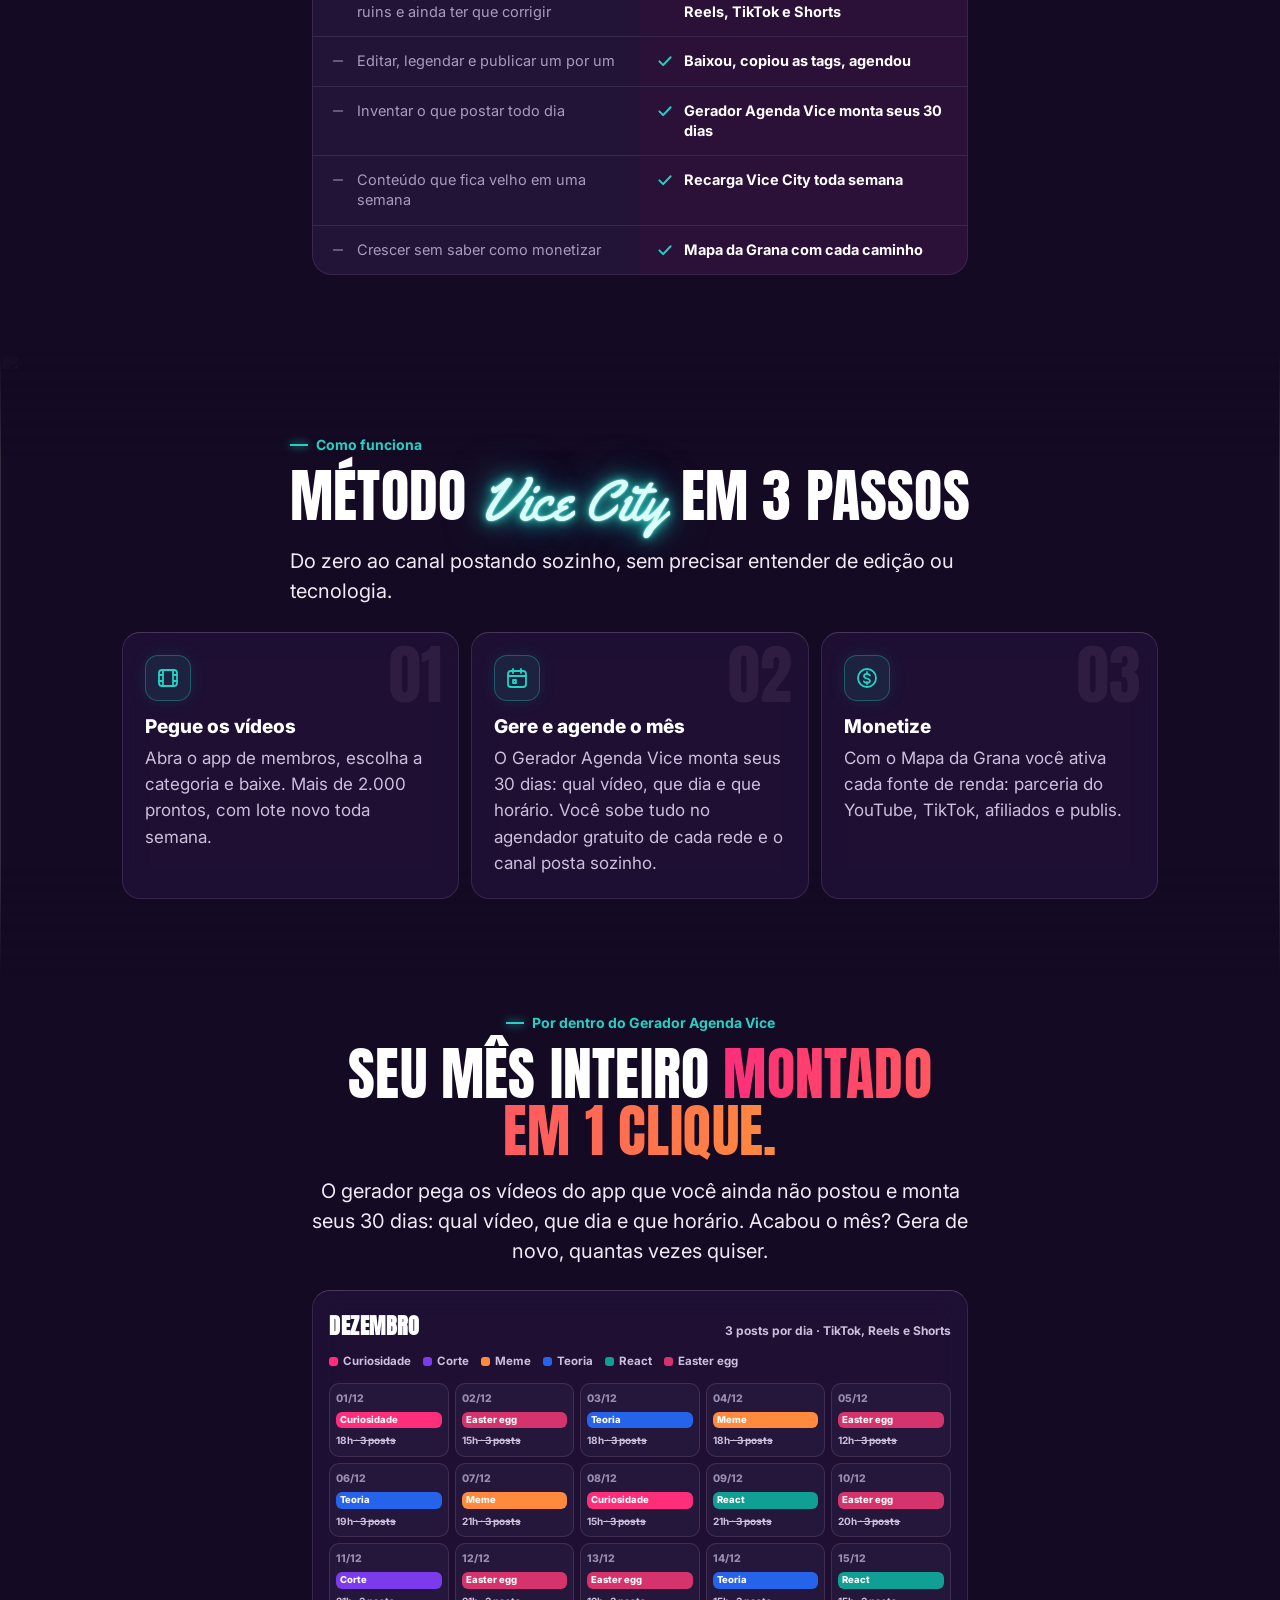
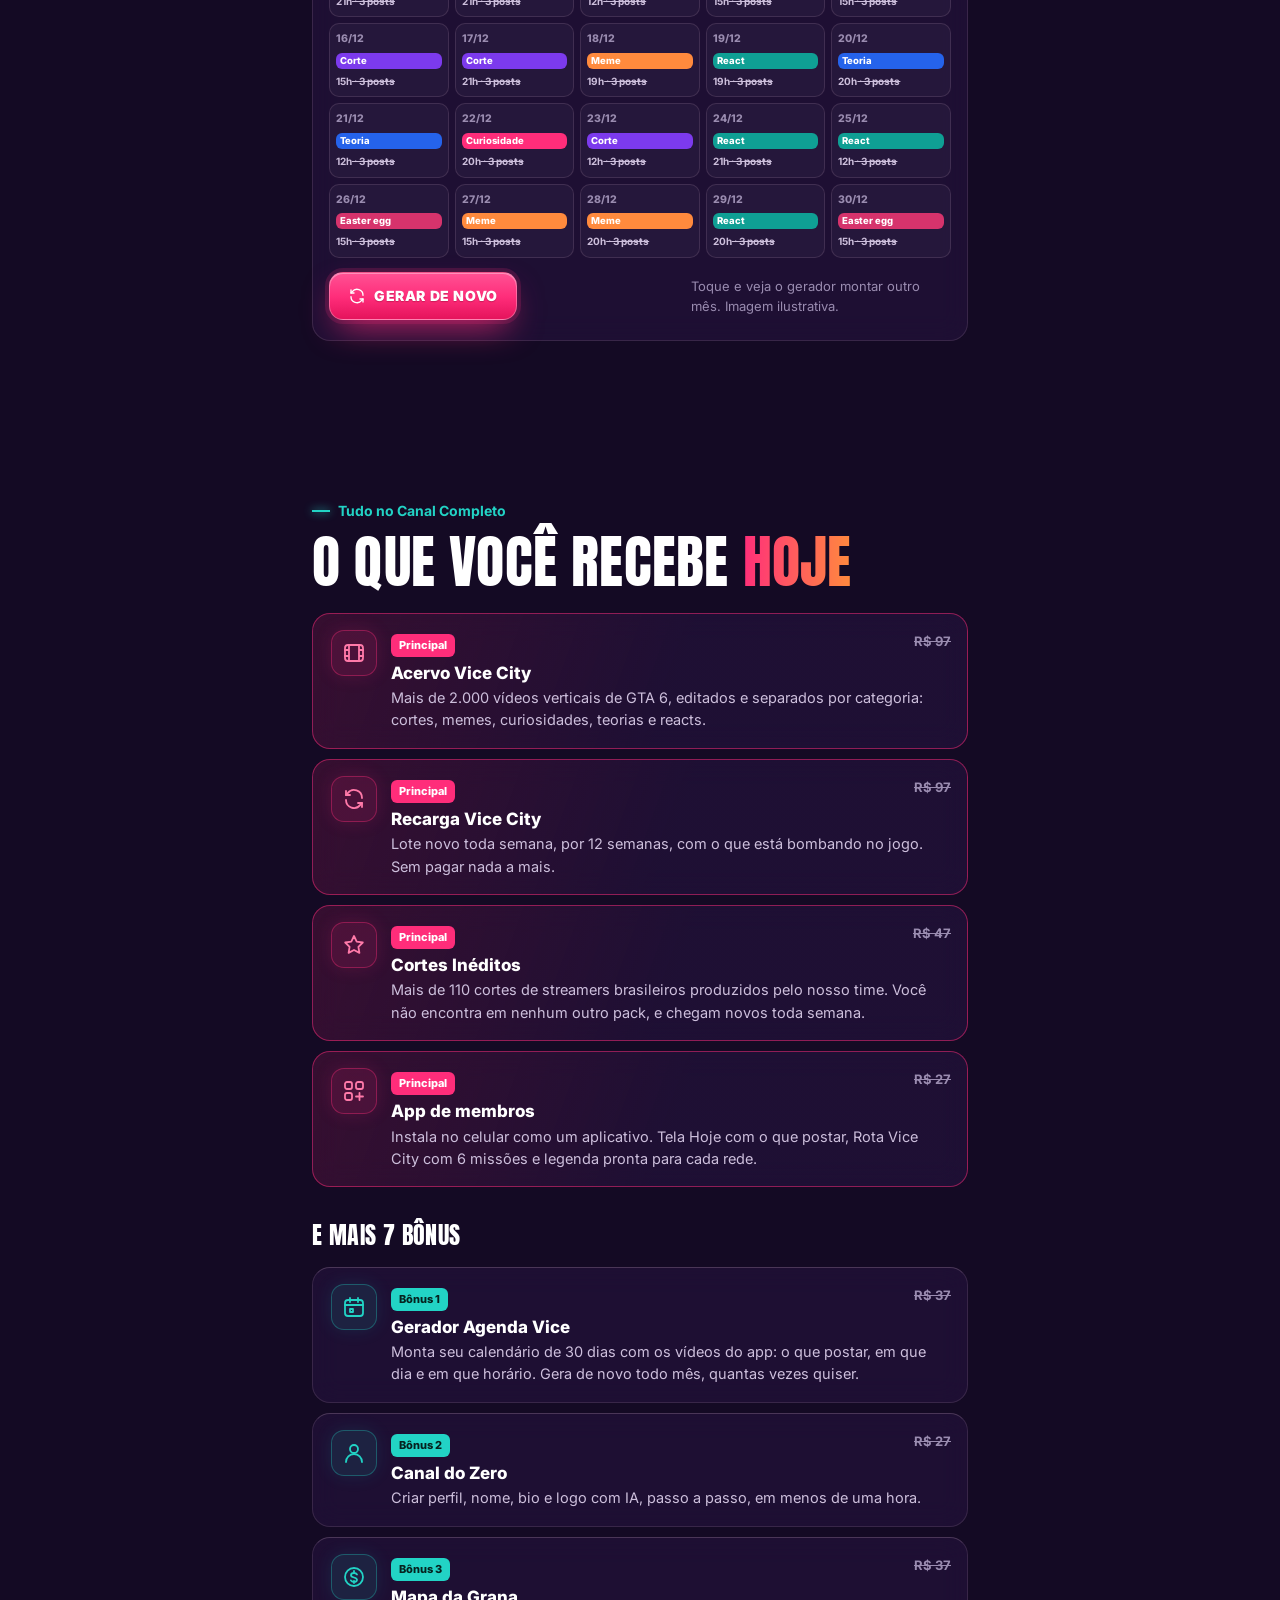
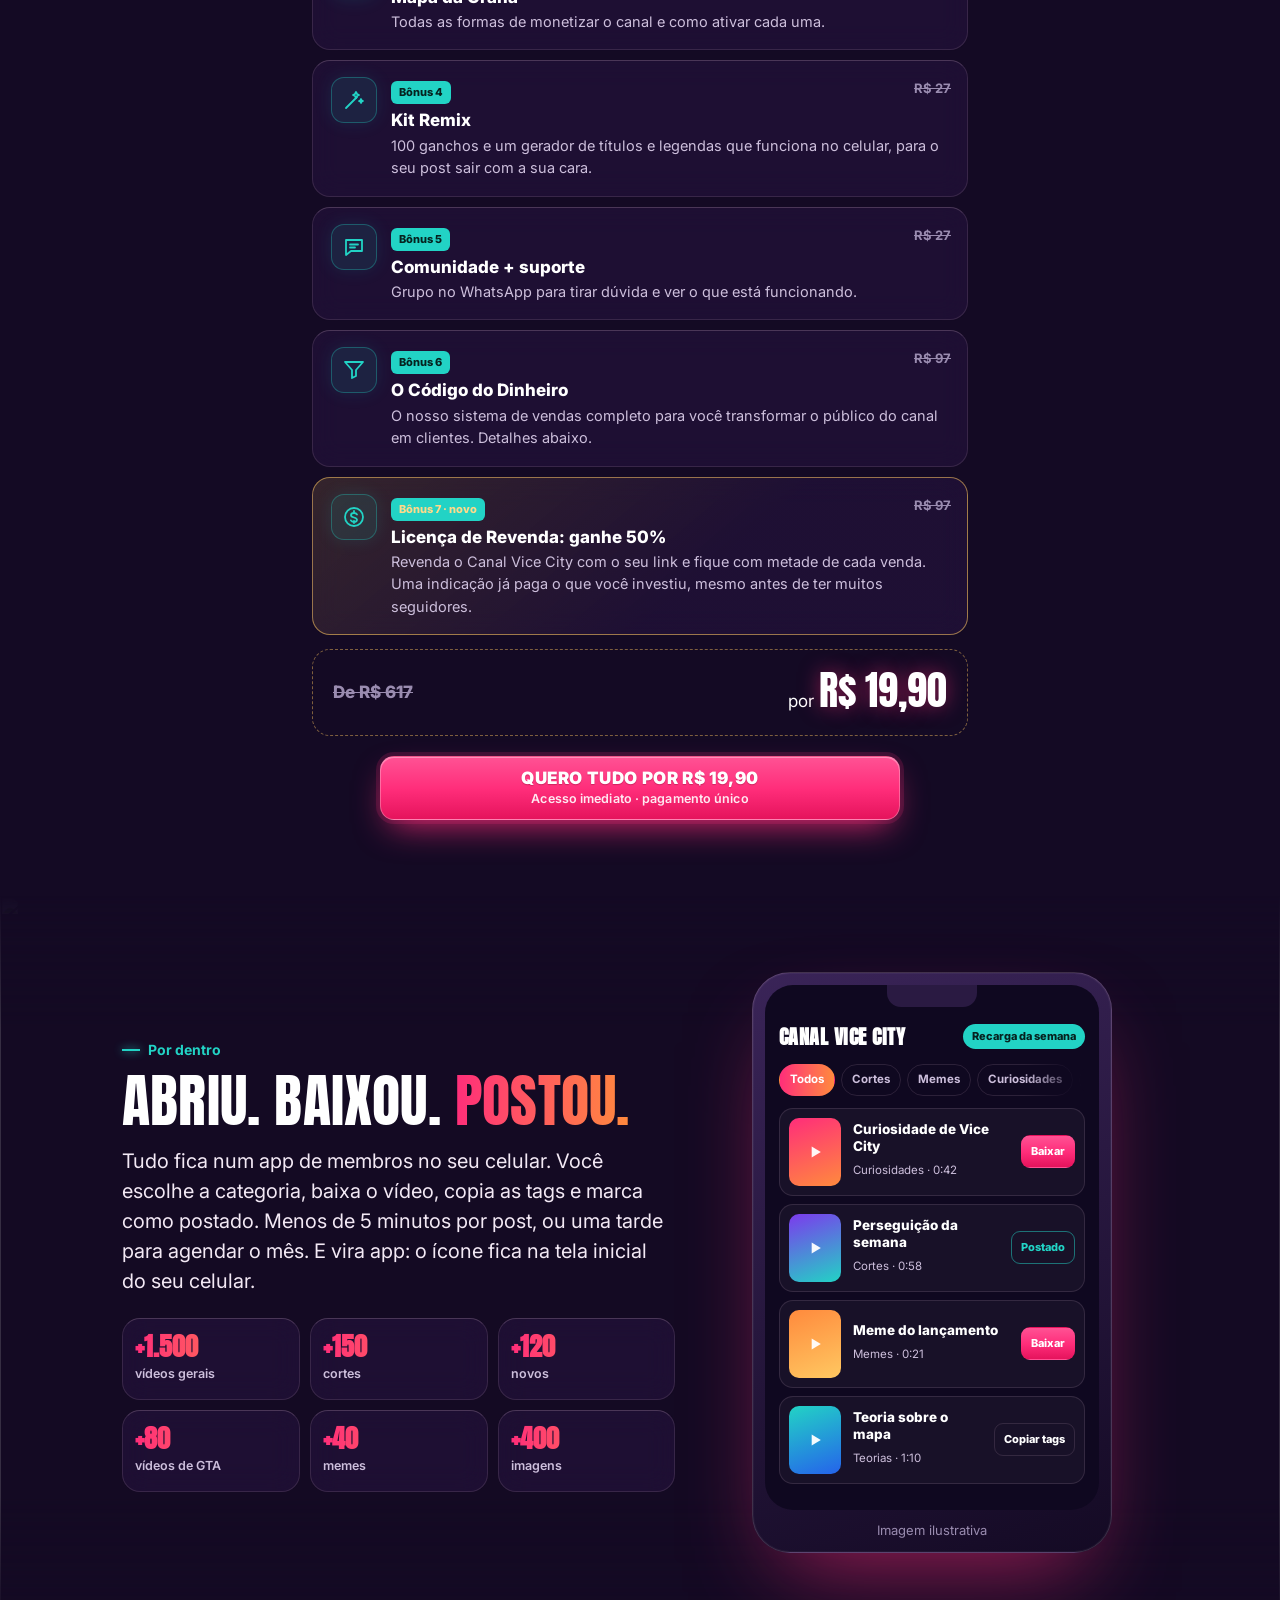
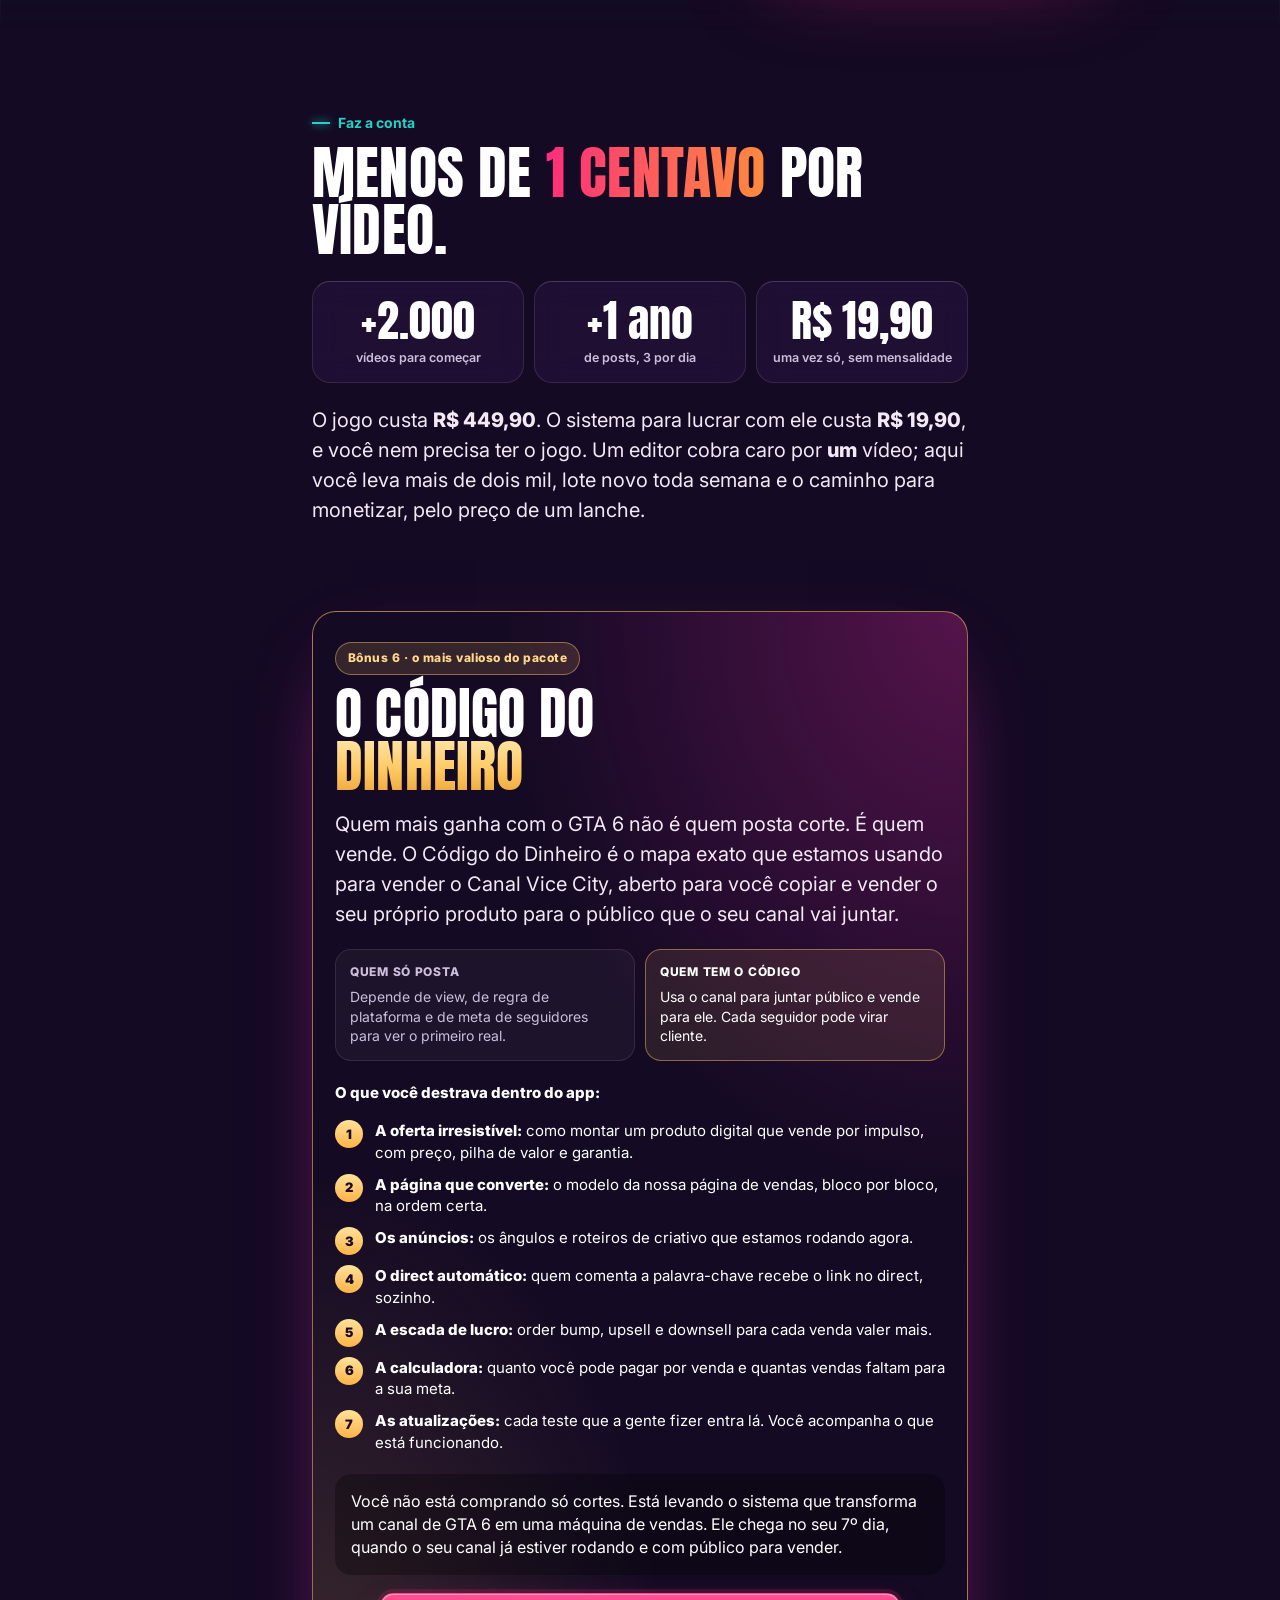
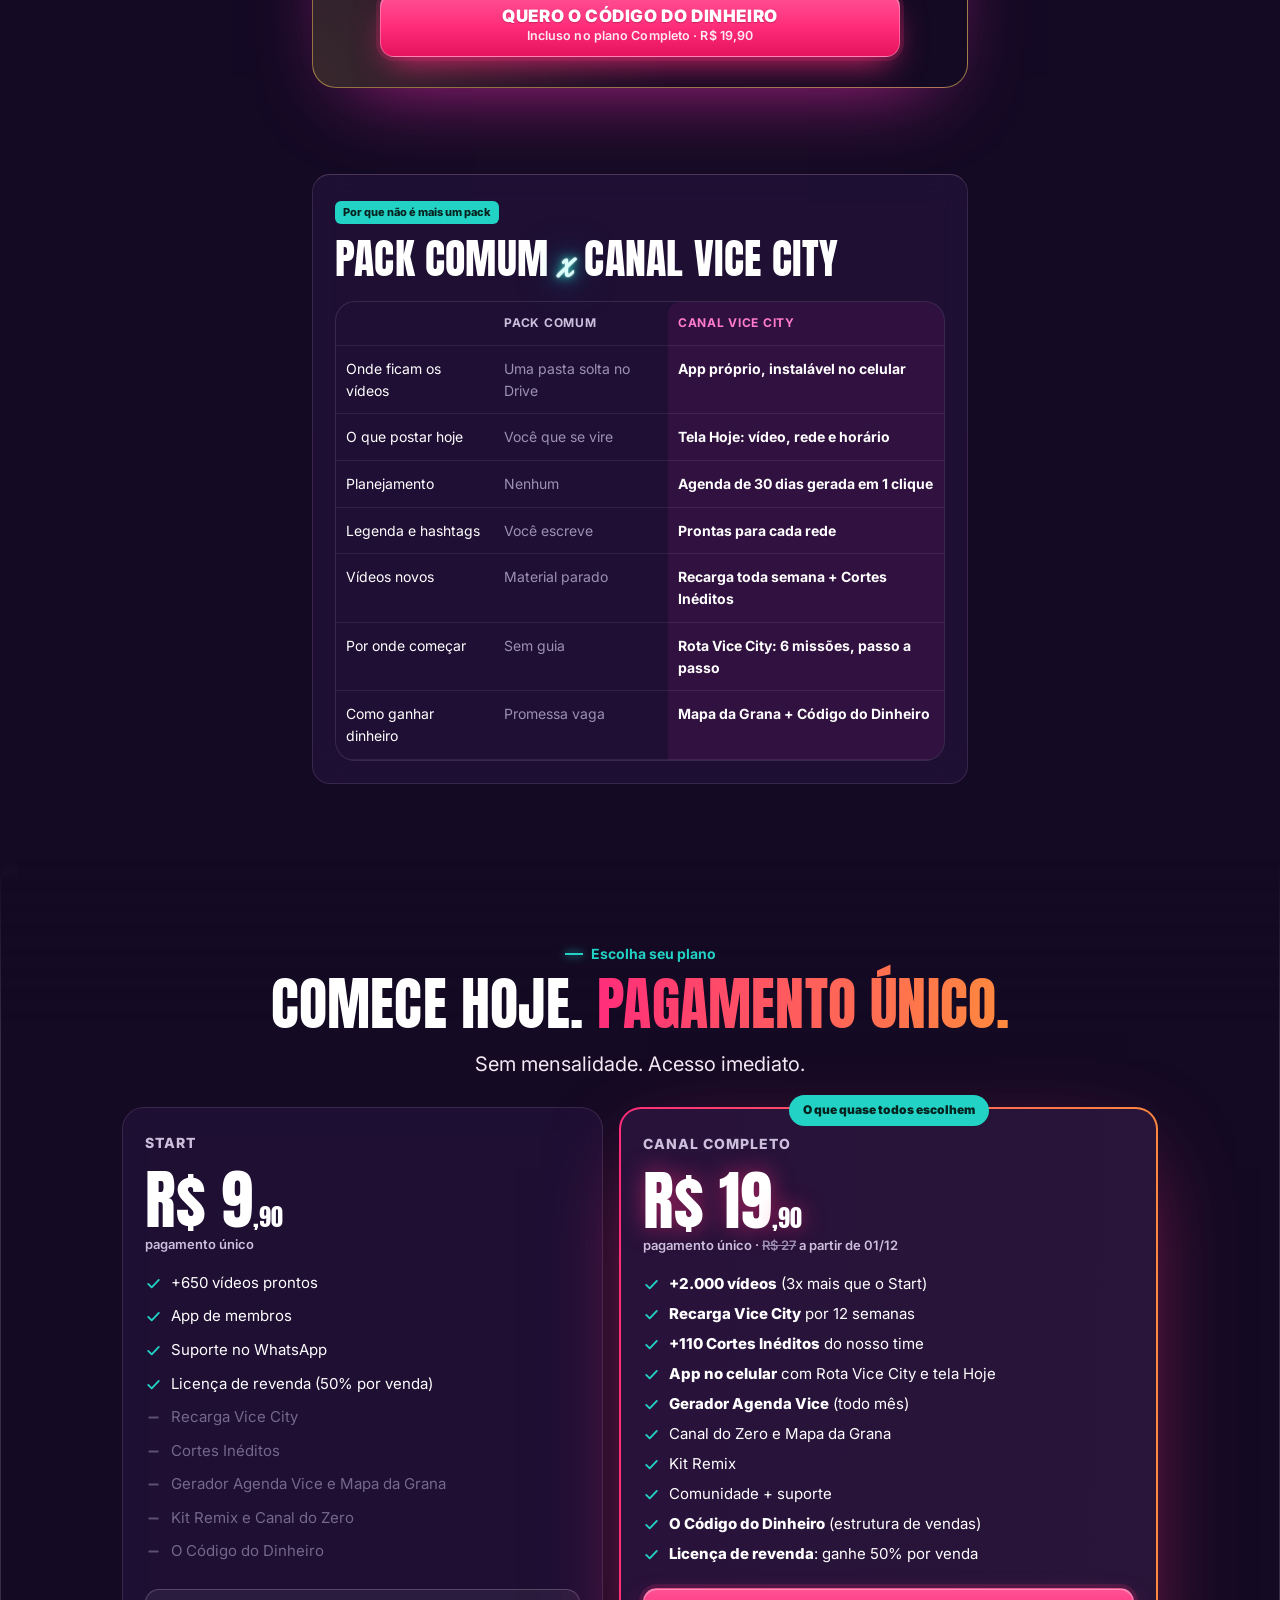
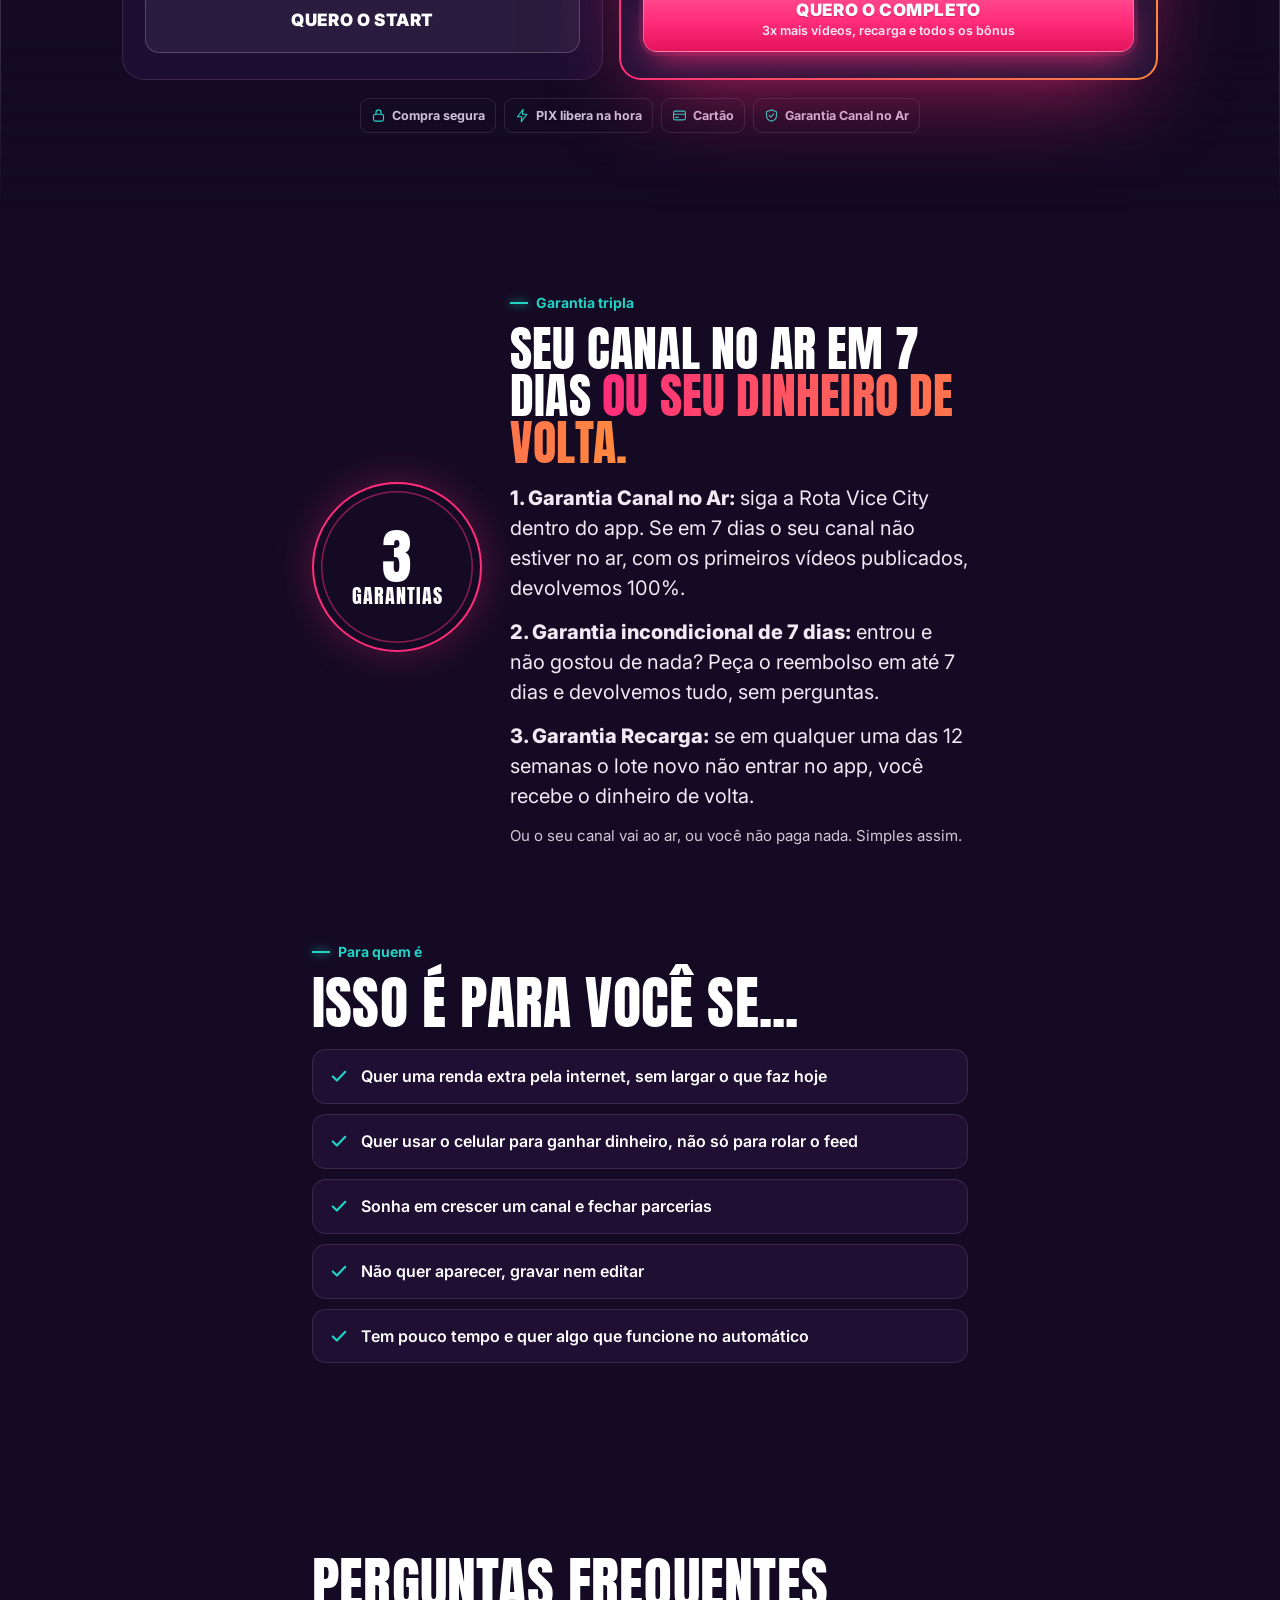
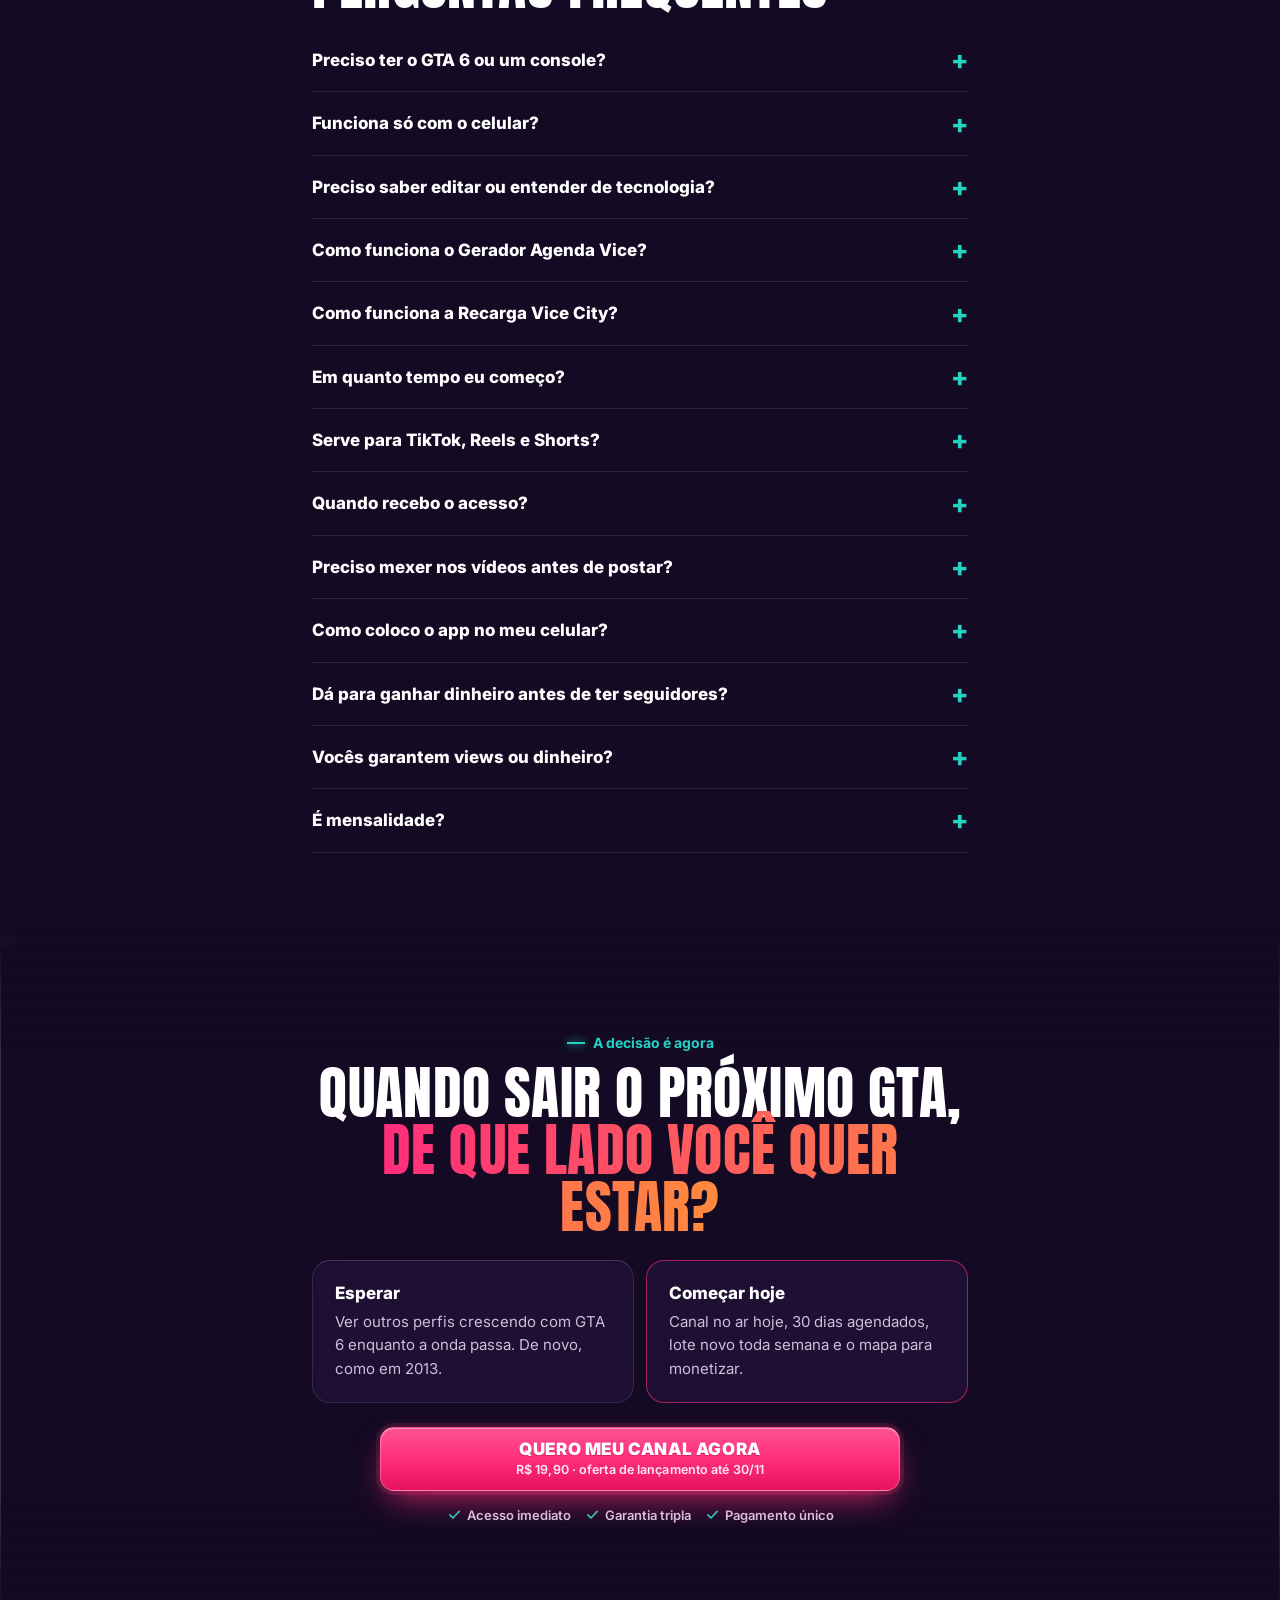
==== commit 27826b6f: "iPhone: sem zoom automático nos campos, sem arrastar para o lado, botão de fechar visível, player no" ====
--- a/index.html
+++ b/index.html
@@ -2,7 +2,7 @@
 <html lang="pt-BR">
 <head>
 <meta charset="utf-8">
-<meta name="viewport" content="width=device-width, initial-scale=1, viewport-fit=cover">
+<meta name="viewport" content="width=device-width, initial-scale=1, maximum-scale=1, viewport-fit=cover">
 <title>Canal Vice City · Faça dinheiro com GTA 6 usando só o celular</title>
 <meta name="description" content="Mais de 2.000 vídeos de GTA 6 prontos, lote novo toda semana e 30 dias de posts agendados de uma vez. Sem gravar, sem editar, sem aparecer. R$ 19,90.">
 <meta name="theme-color" content="#140a24">
@@ -318,6 +318,7 @@
 .js .rv.in{opacity:1;transform:none}
 .js .badge-ic.rv{transition-duration:.6s}
 </style>
+<style>html{touch-action:pan-y pinch-zoom}html,body{overflow-x:clip;max-width:100%}input,select,textarea{font-size:16px}</style>
 </head>
 <body>
 <svg width="0" height="0" style="position:absolute" aria-hidden="true">
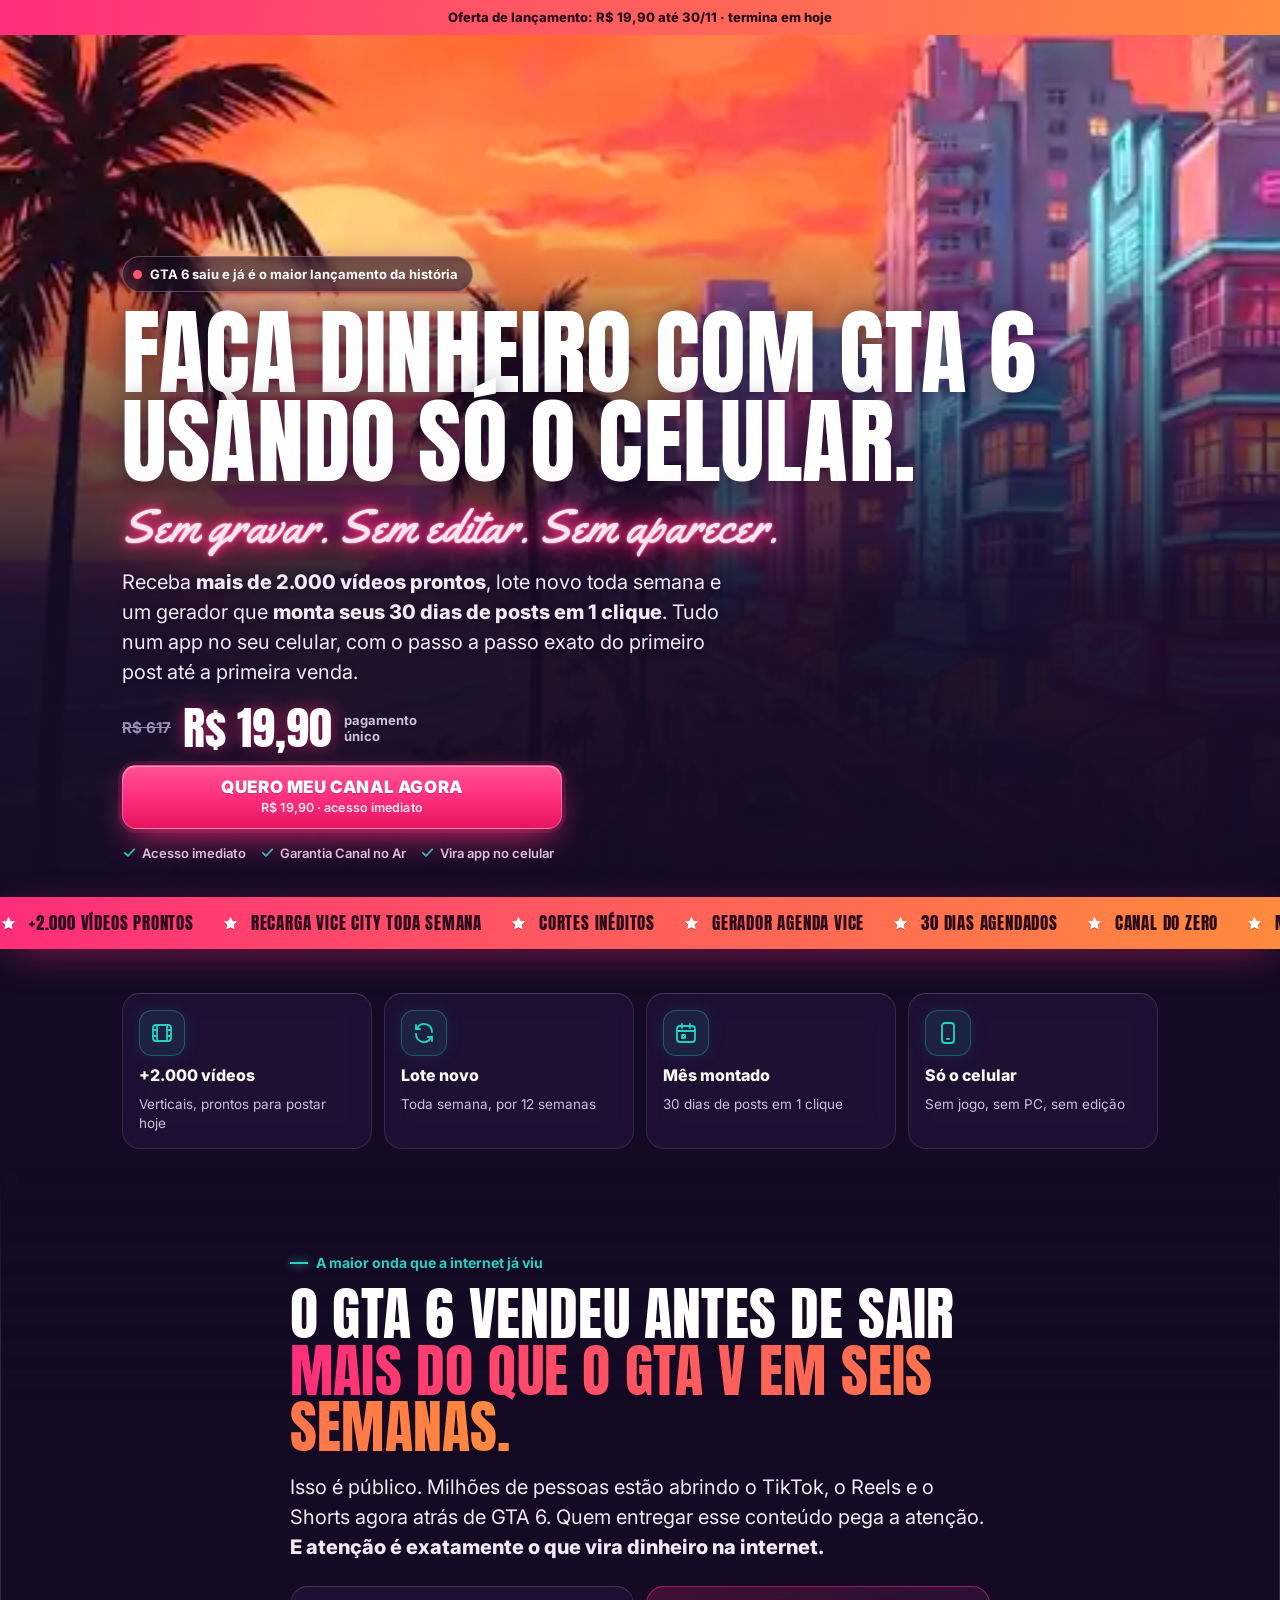
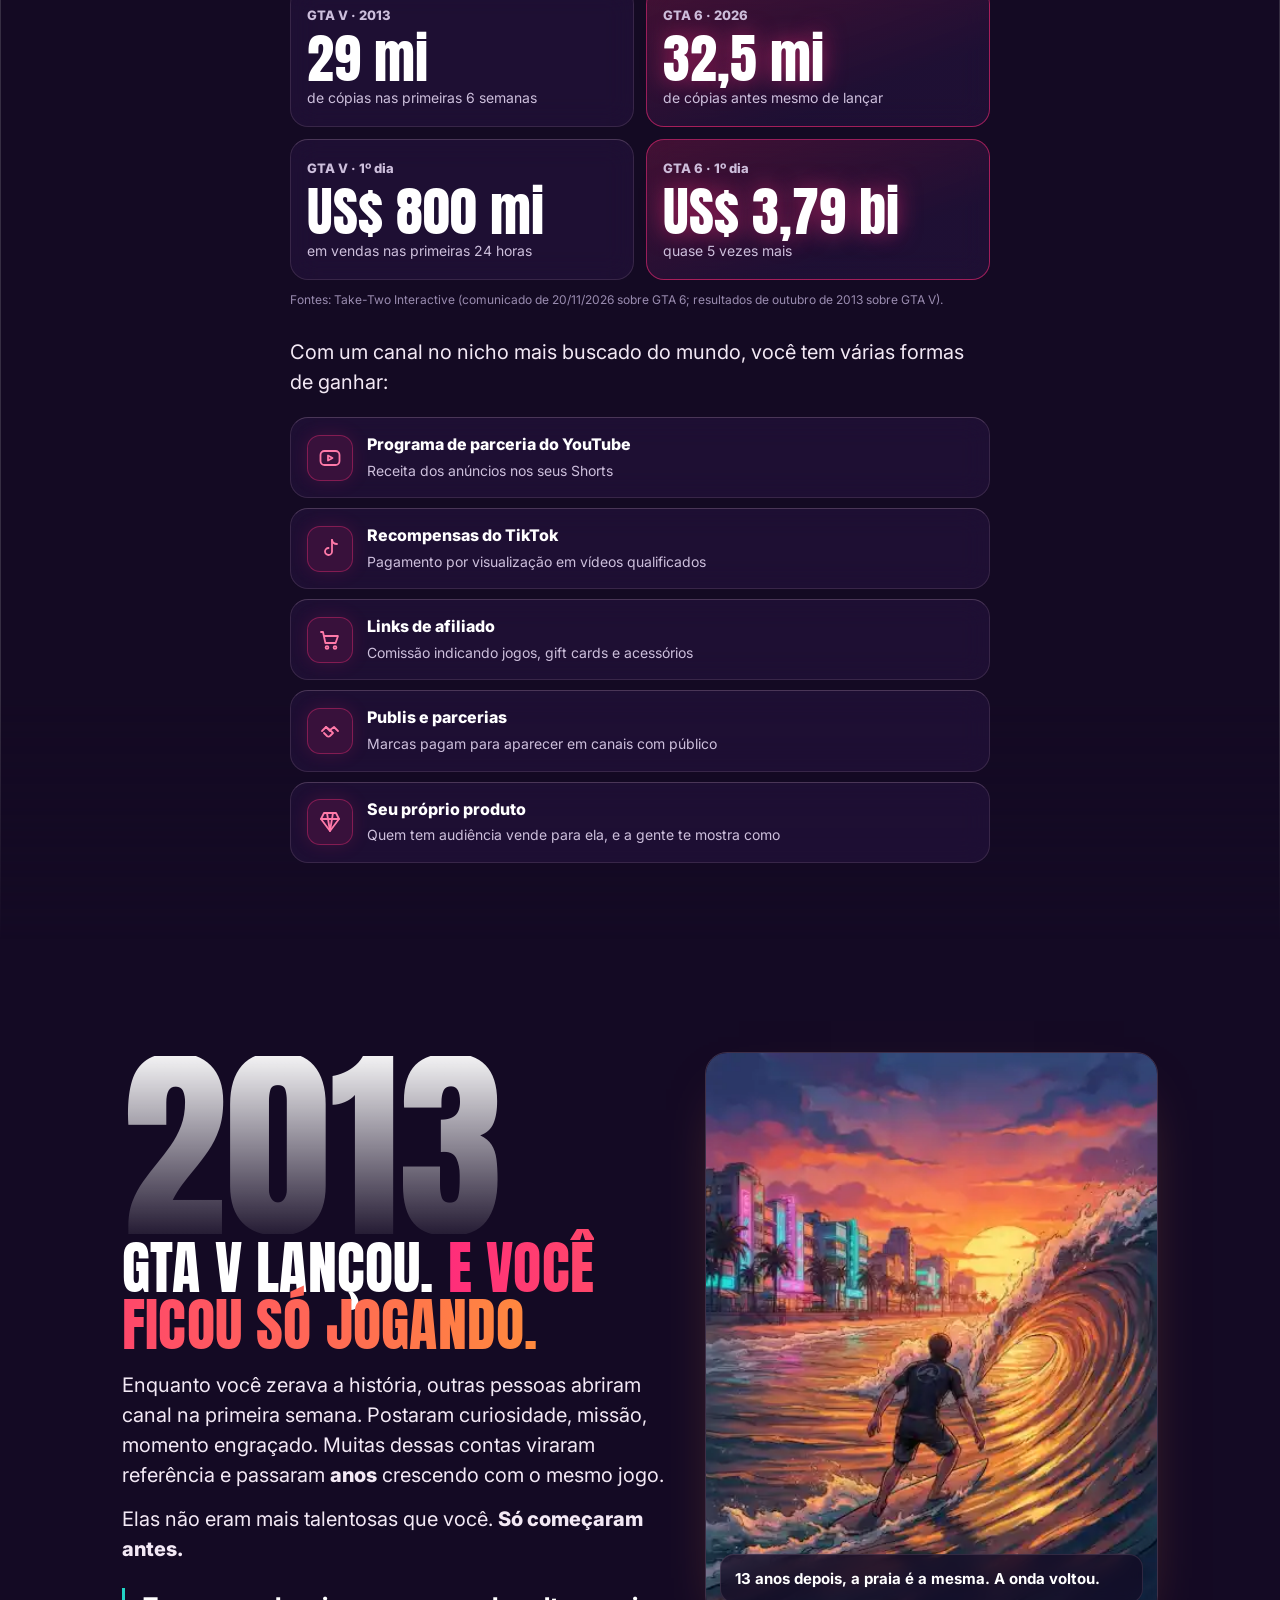
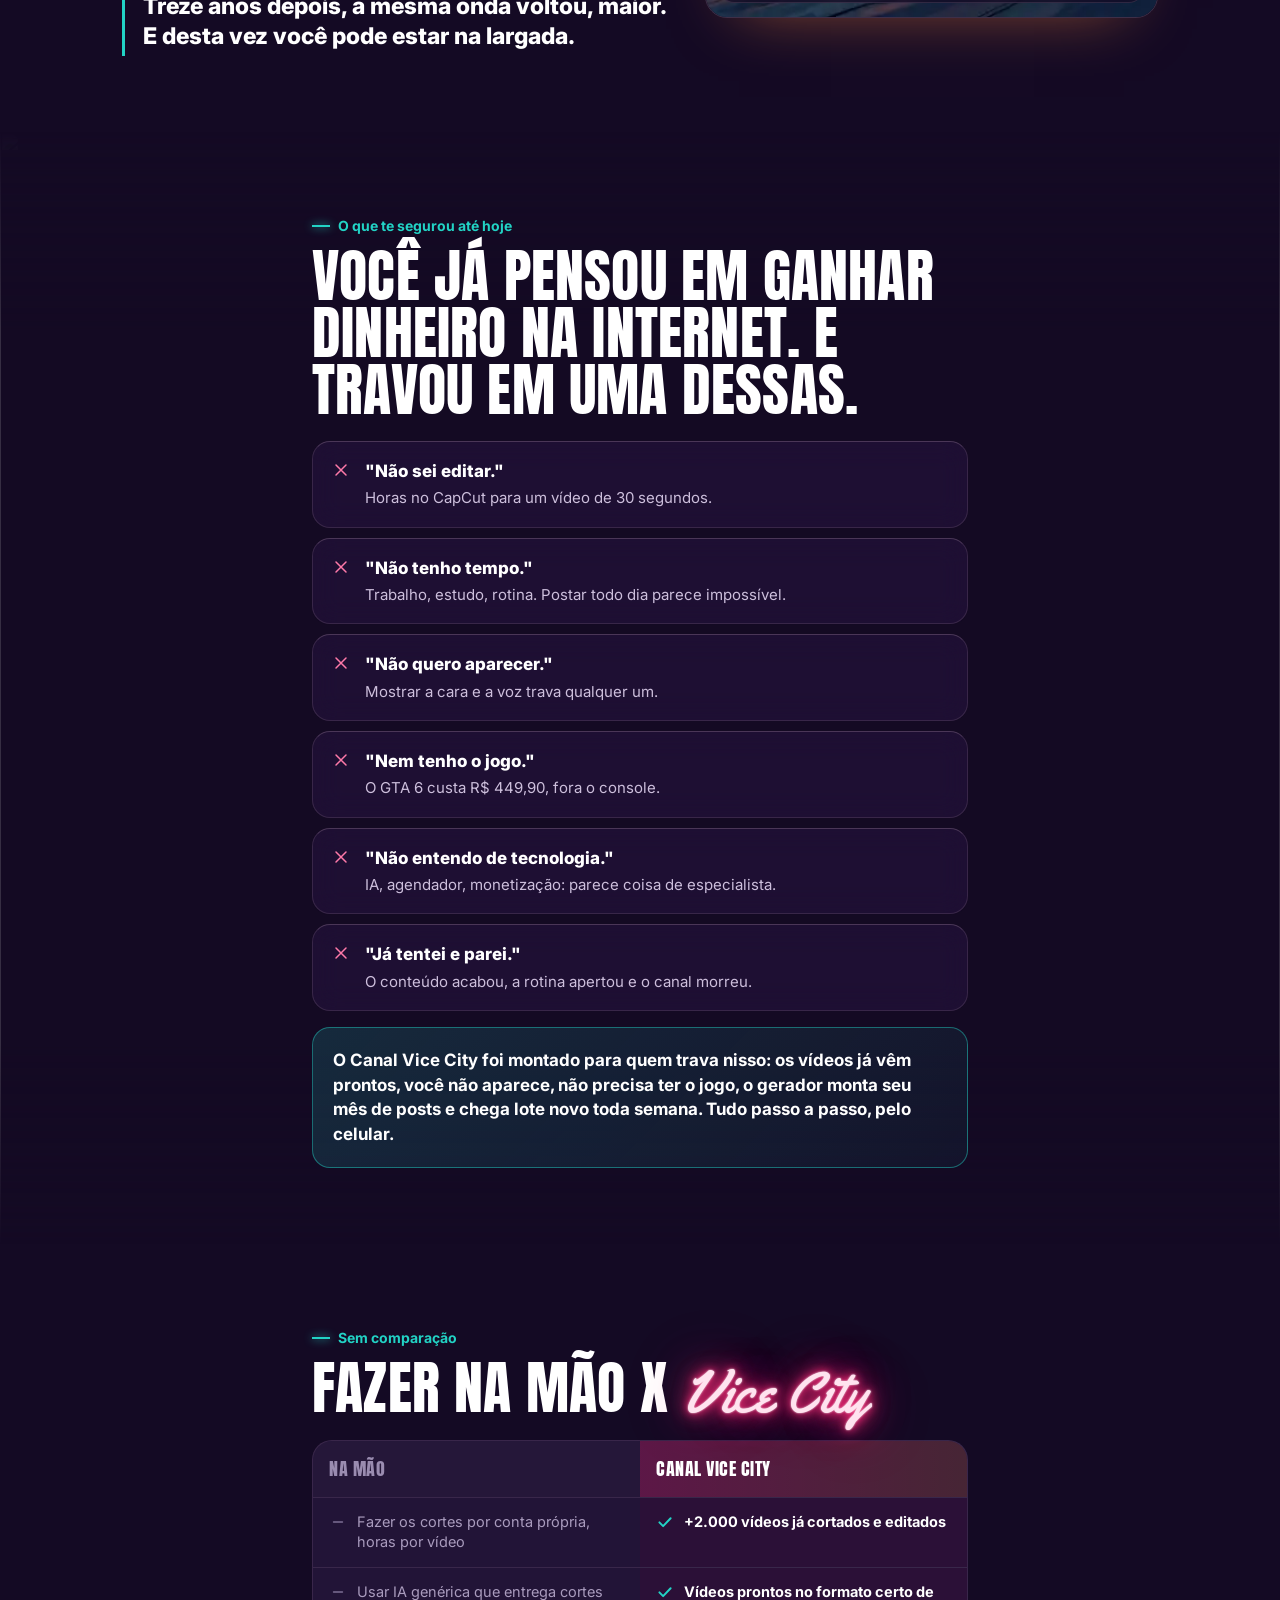
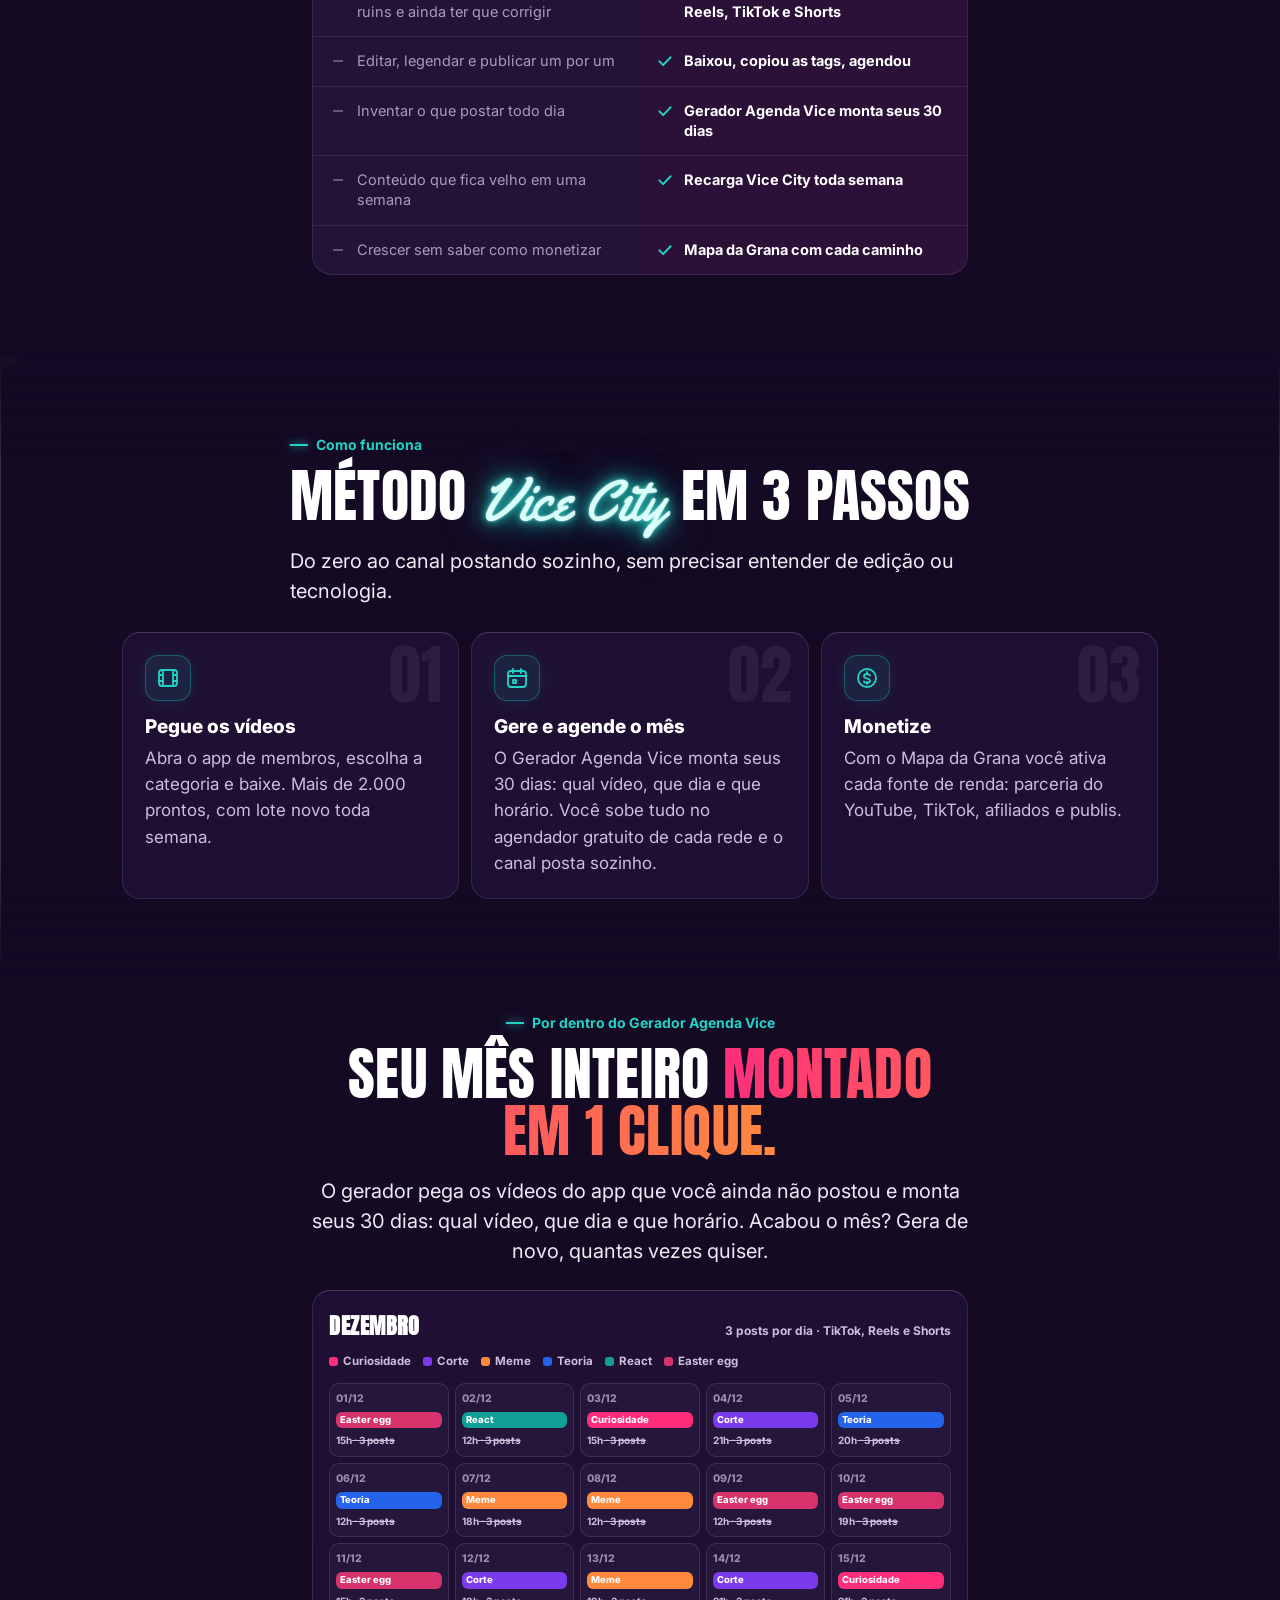
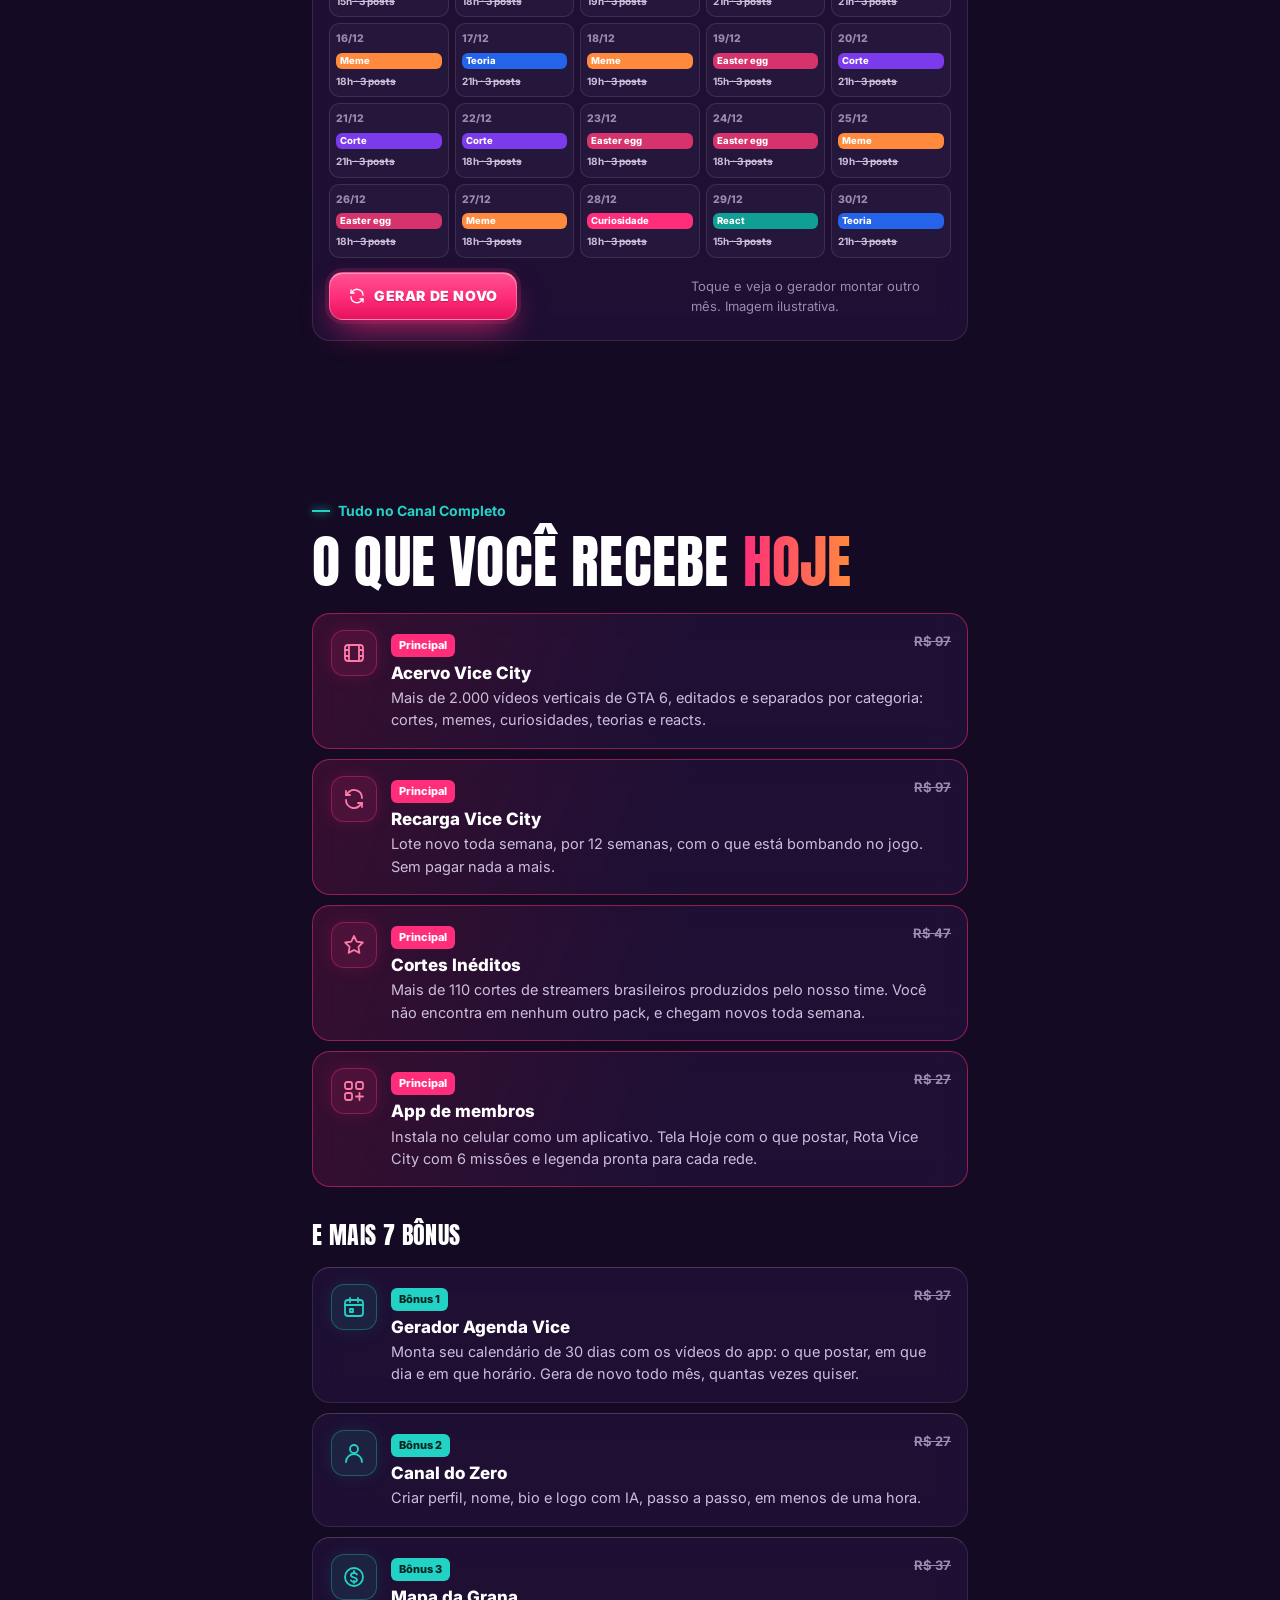
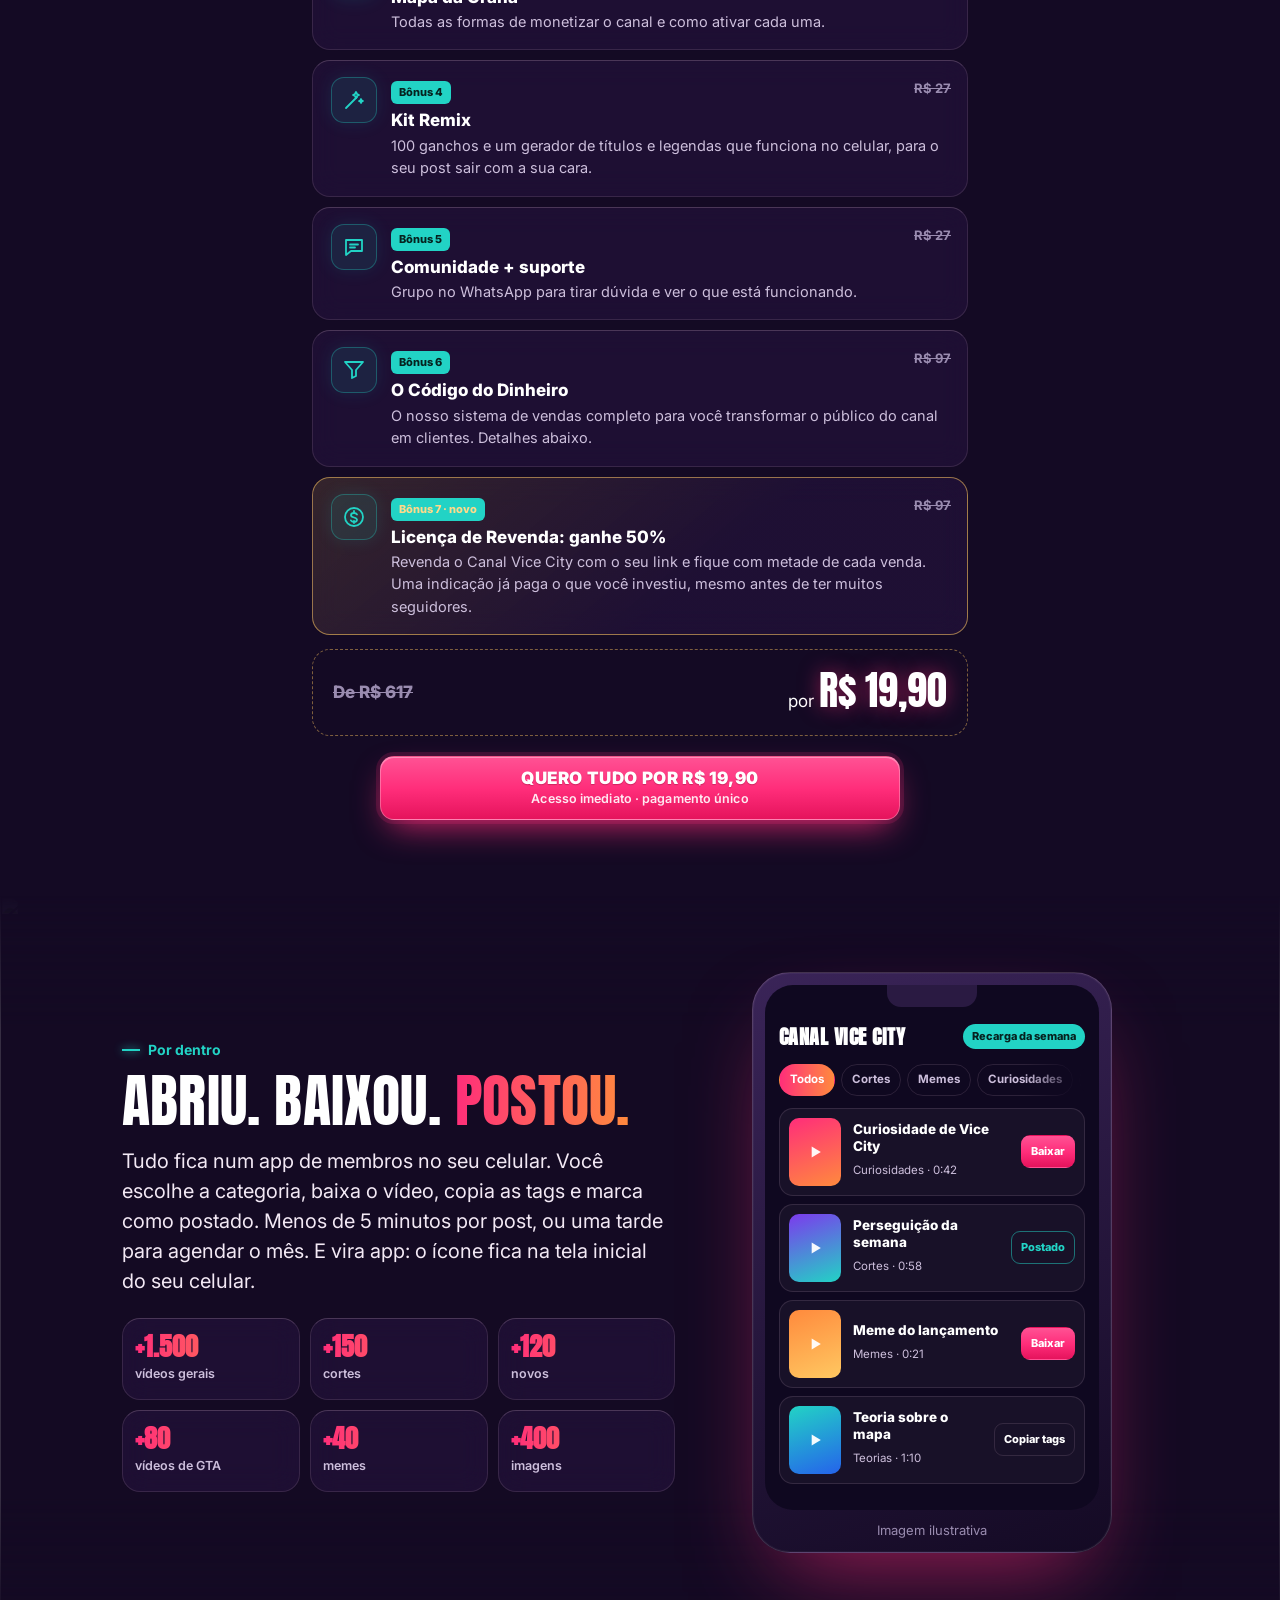
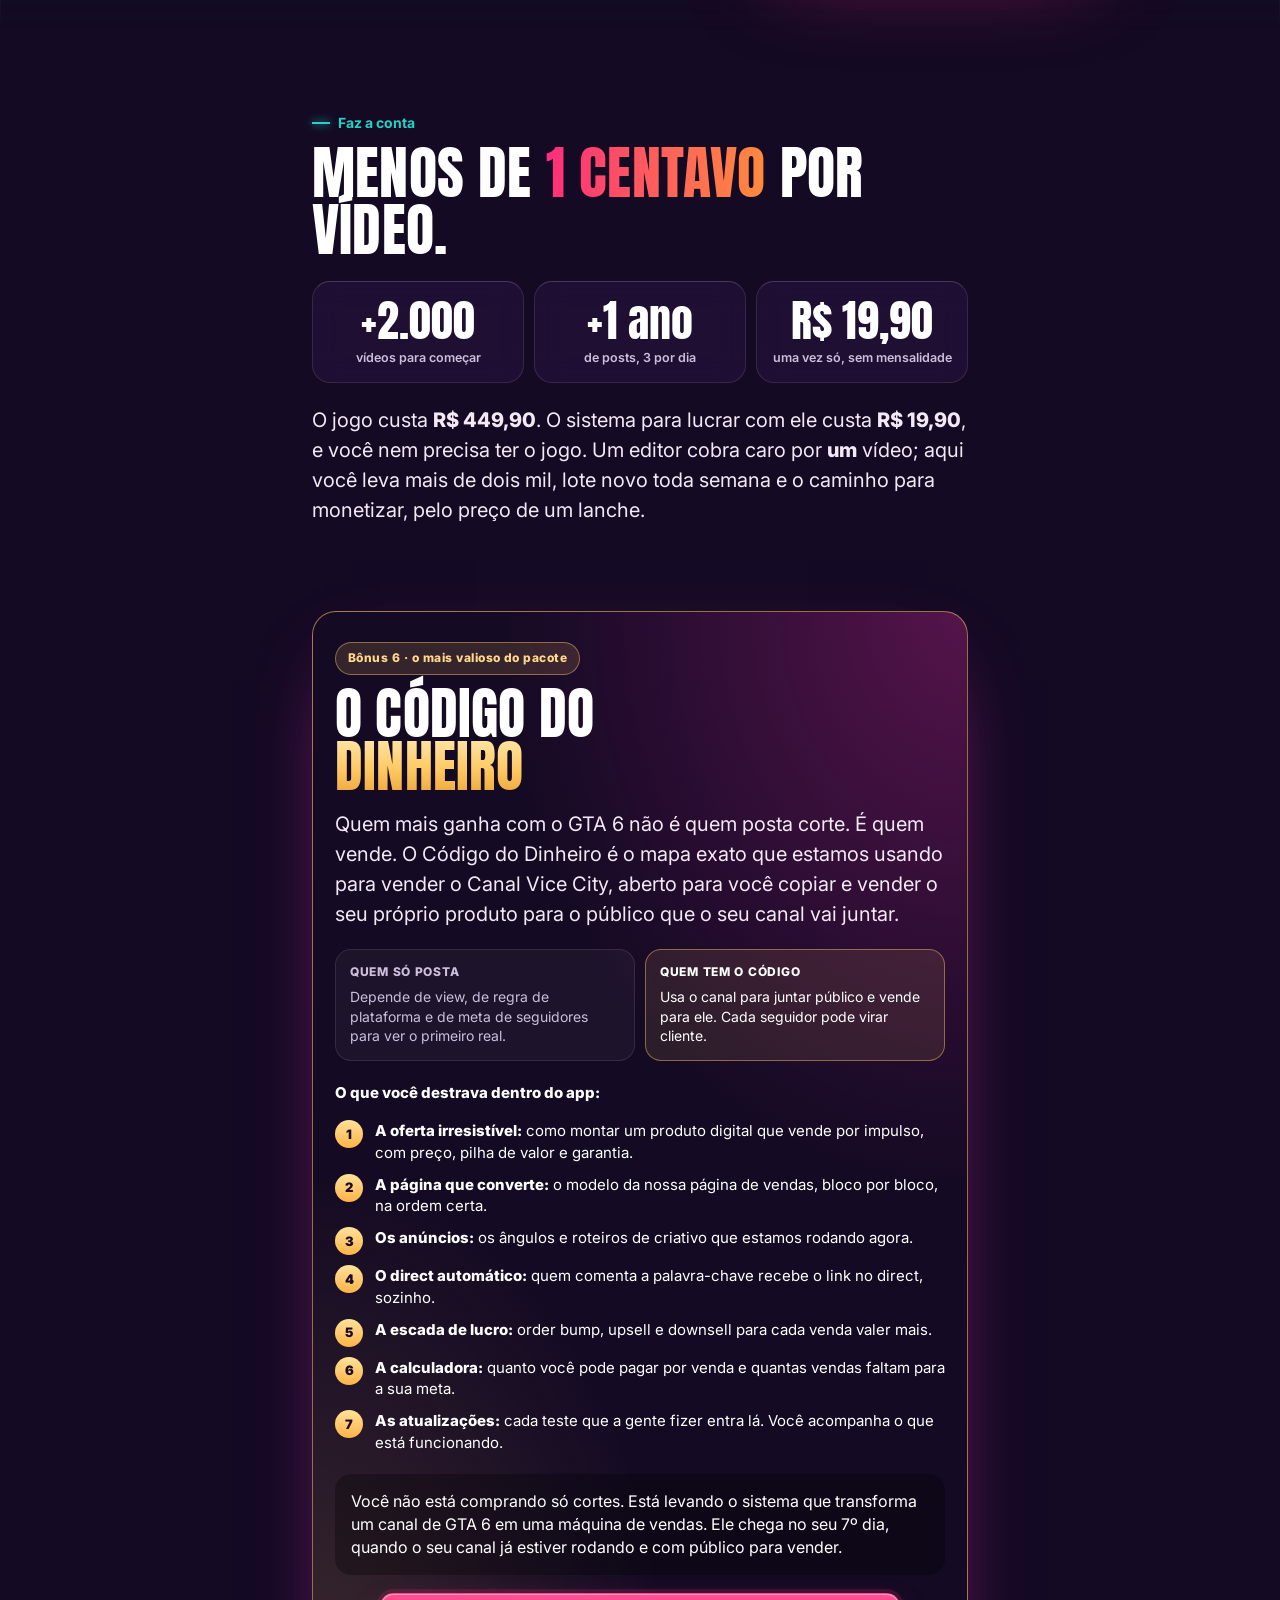
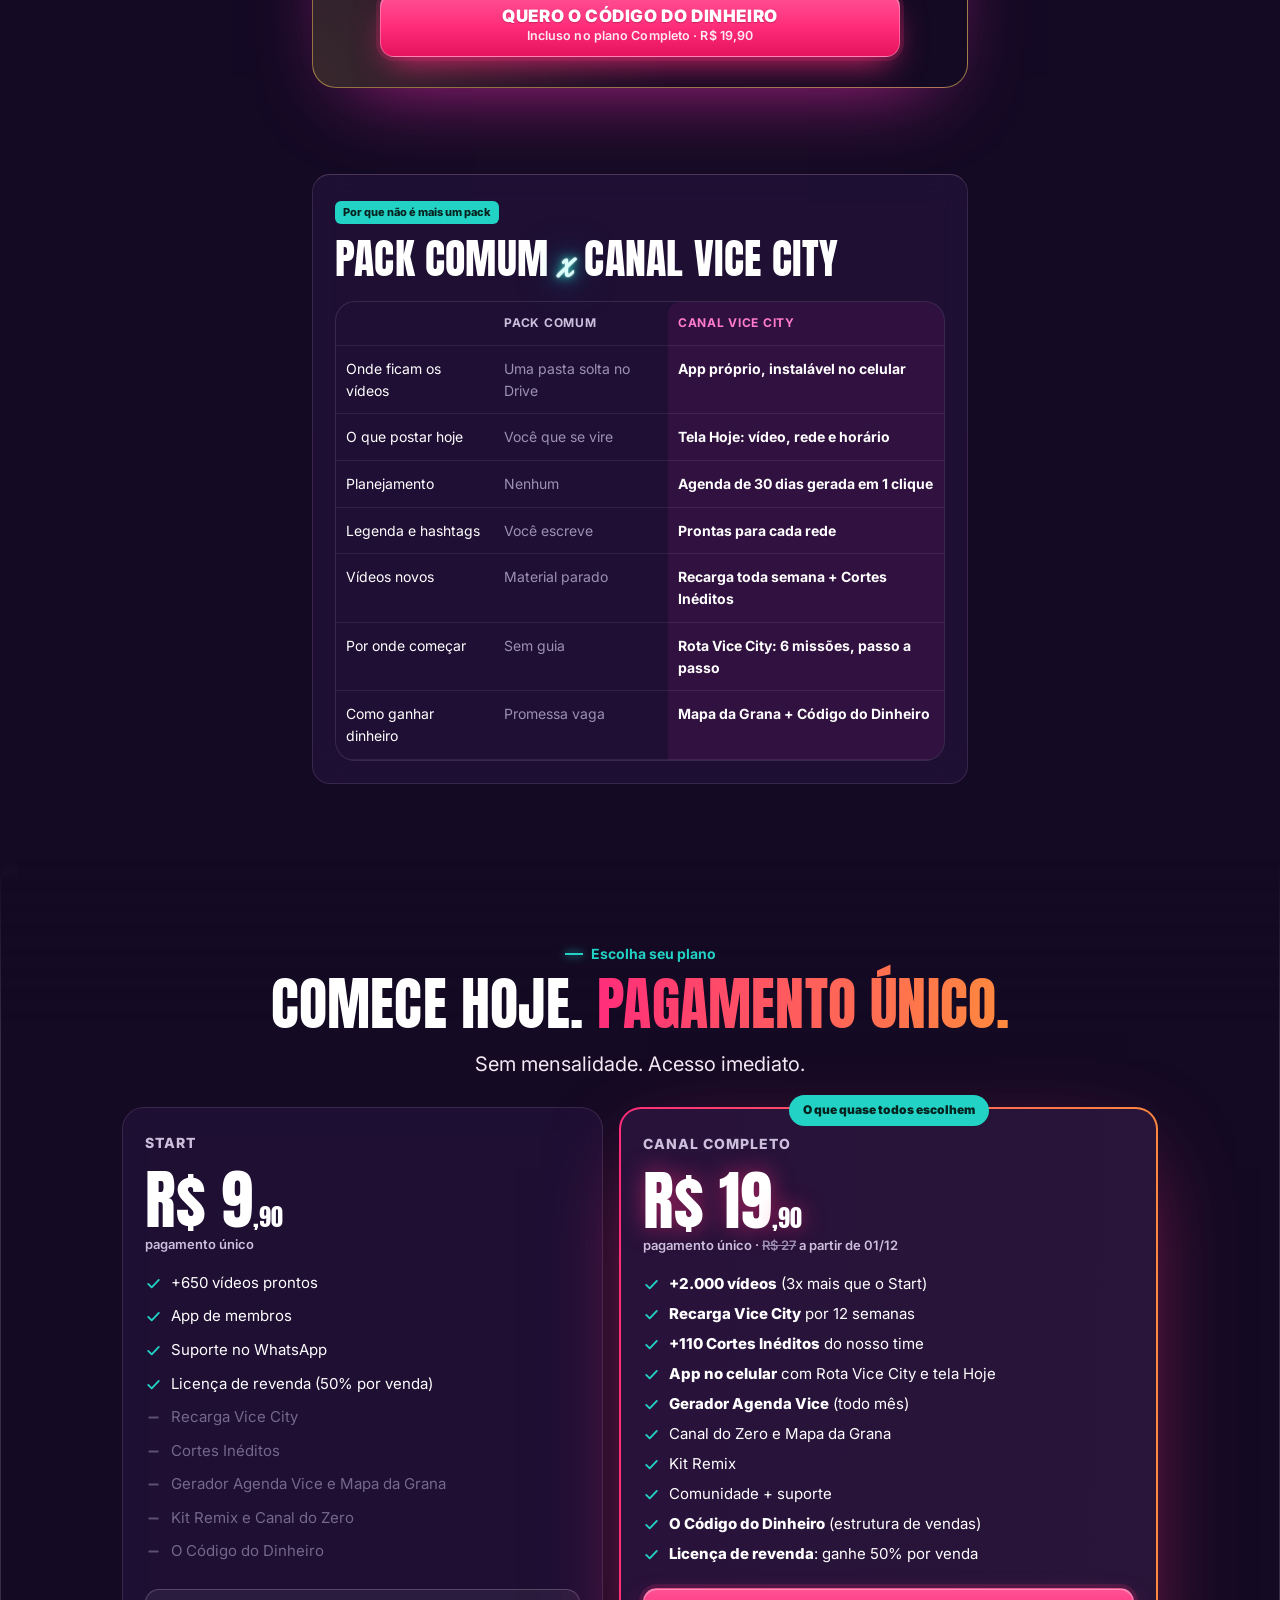
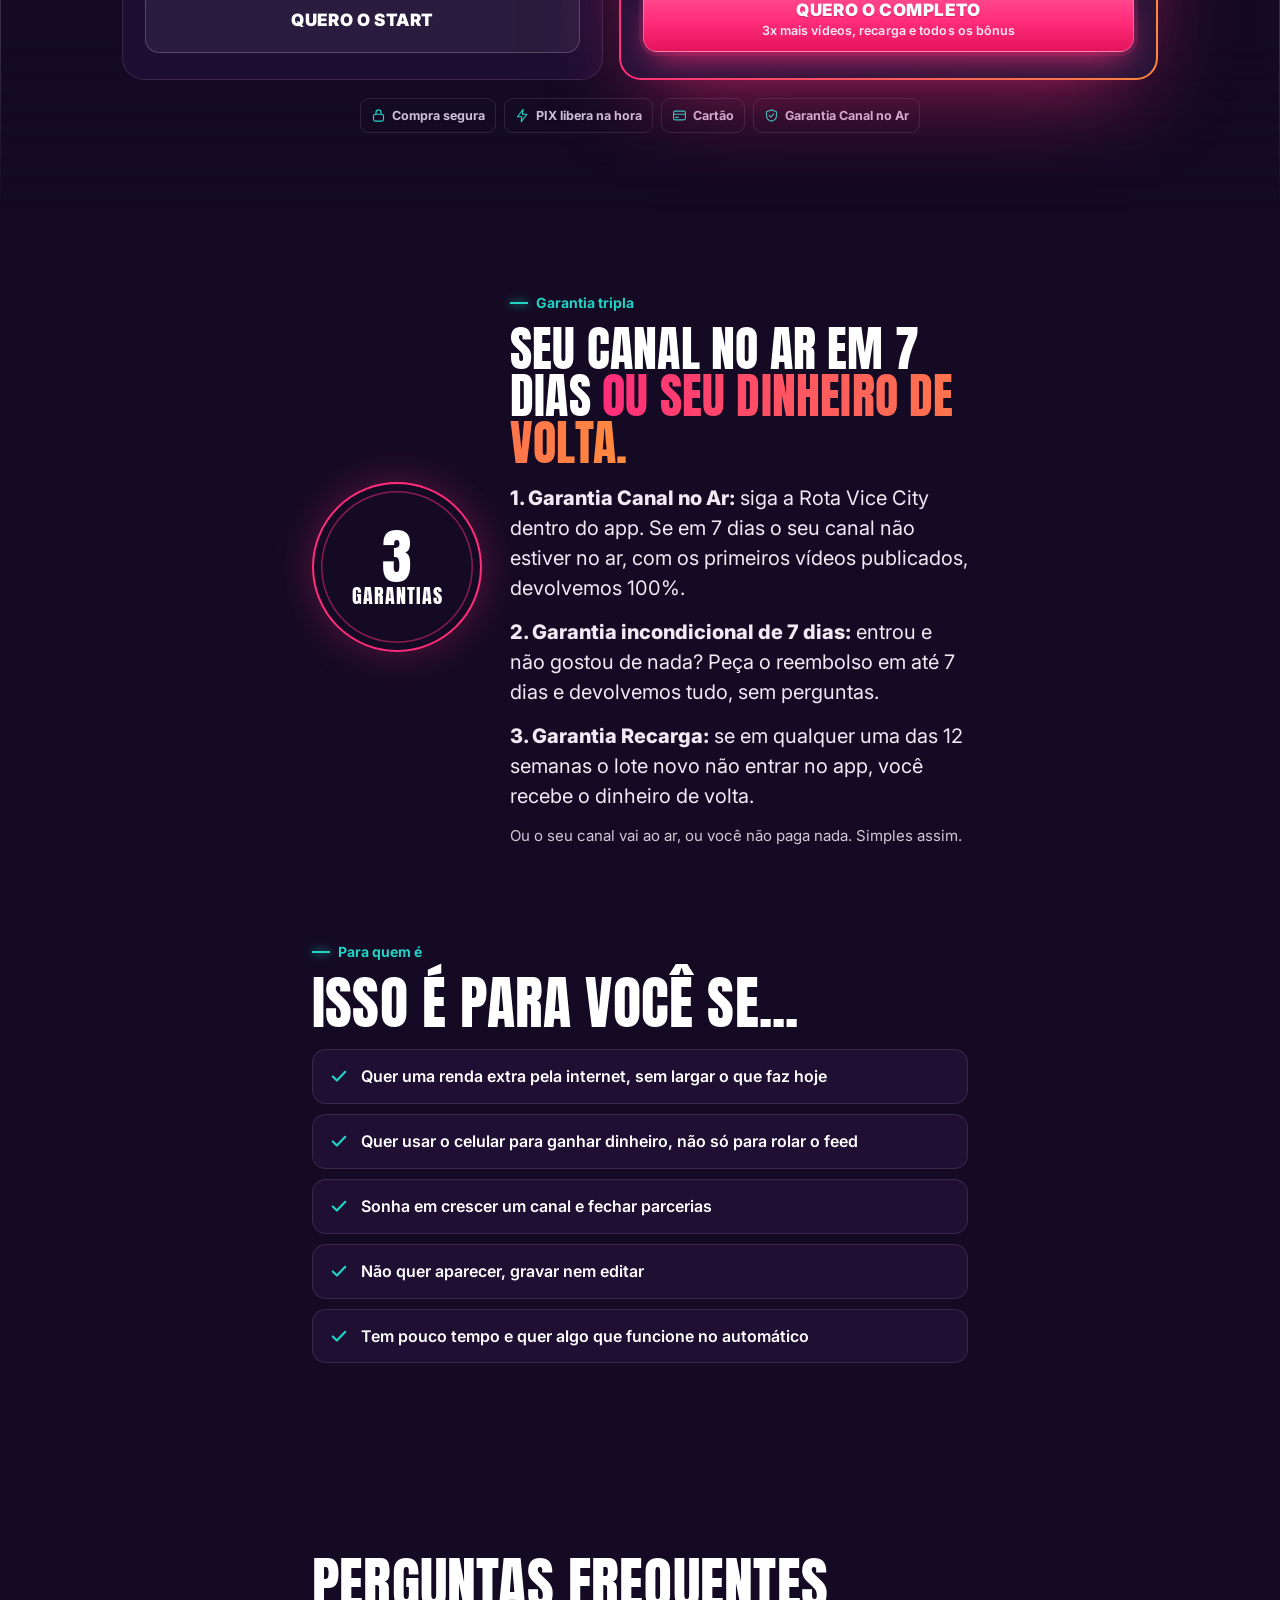
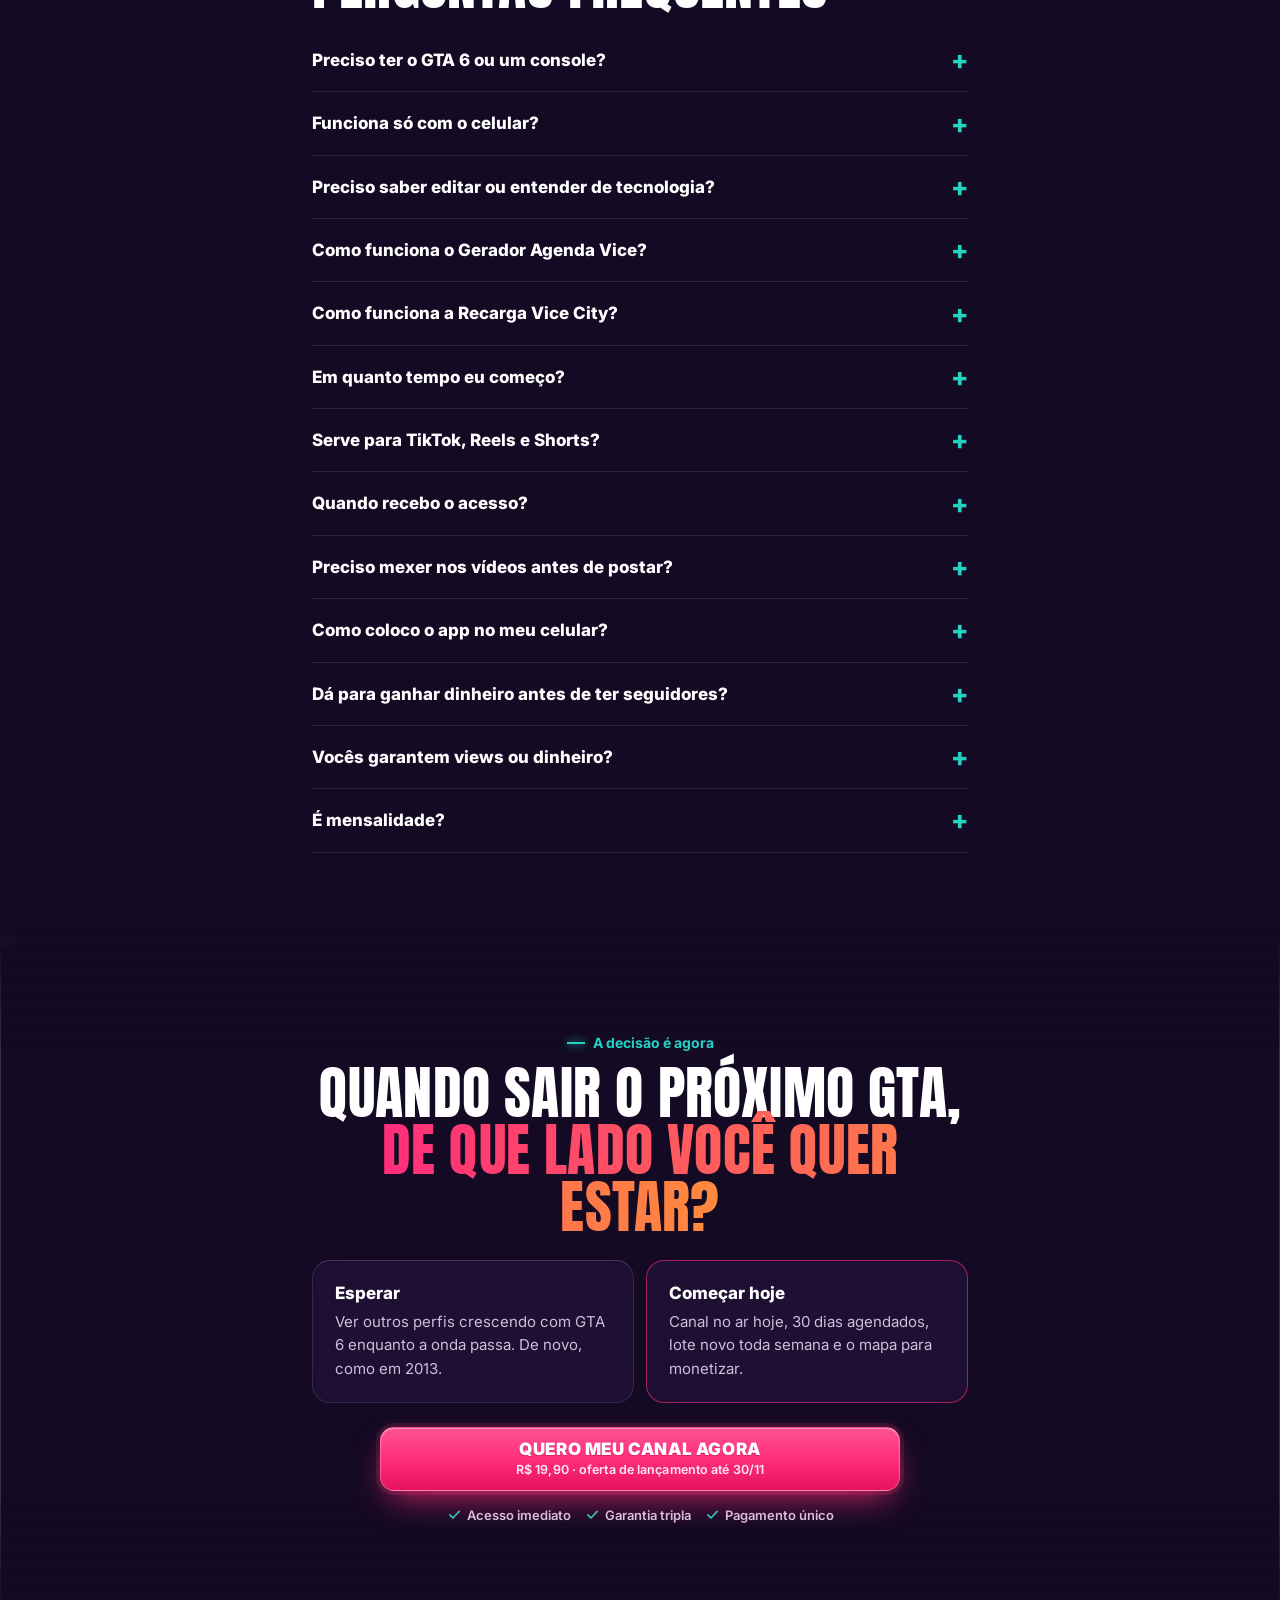
==== commit 5aa8521a: "Termos de uso e política de privacidade Co-Authored-By: Claude Opus 5.5 <noreply@anthropic.com> Clau" ====
--- a/index.html
+++ b/index.html
@@ -756,7 +756,7 @@
     <p>Não somos afiliados, patrocinados ou endossados pela Rockstar Games ou Take-Two Interactive. GTA e Grand Theft Auto são marcas de seus respectivos donos.</p>
     <p>Não há garantia de audiência, monetização ou renda. Resultados dependem da constância de cada pessoa e das regras de cada plataforma.</p>
     <p>Fotos: Unsplash. Ilustrações originais.</p>
-    <p><a href="#TERMOS">Termos de uso</a> · <a href="#PRIVACIDADE">Privacidade</a> · <a href="#SUPORTE">Suporte</a></p>
+    <p><a href="/termos.html">Termos de uso</a> · <a href="/privacidade.html">Privacidade</a> · <a href="#SUPORTE">Suporte</a></p>
   </div>
 </footer>
 
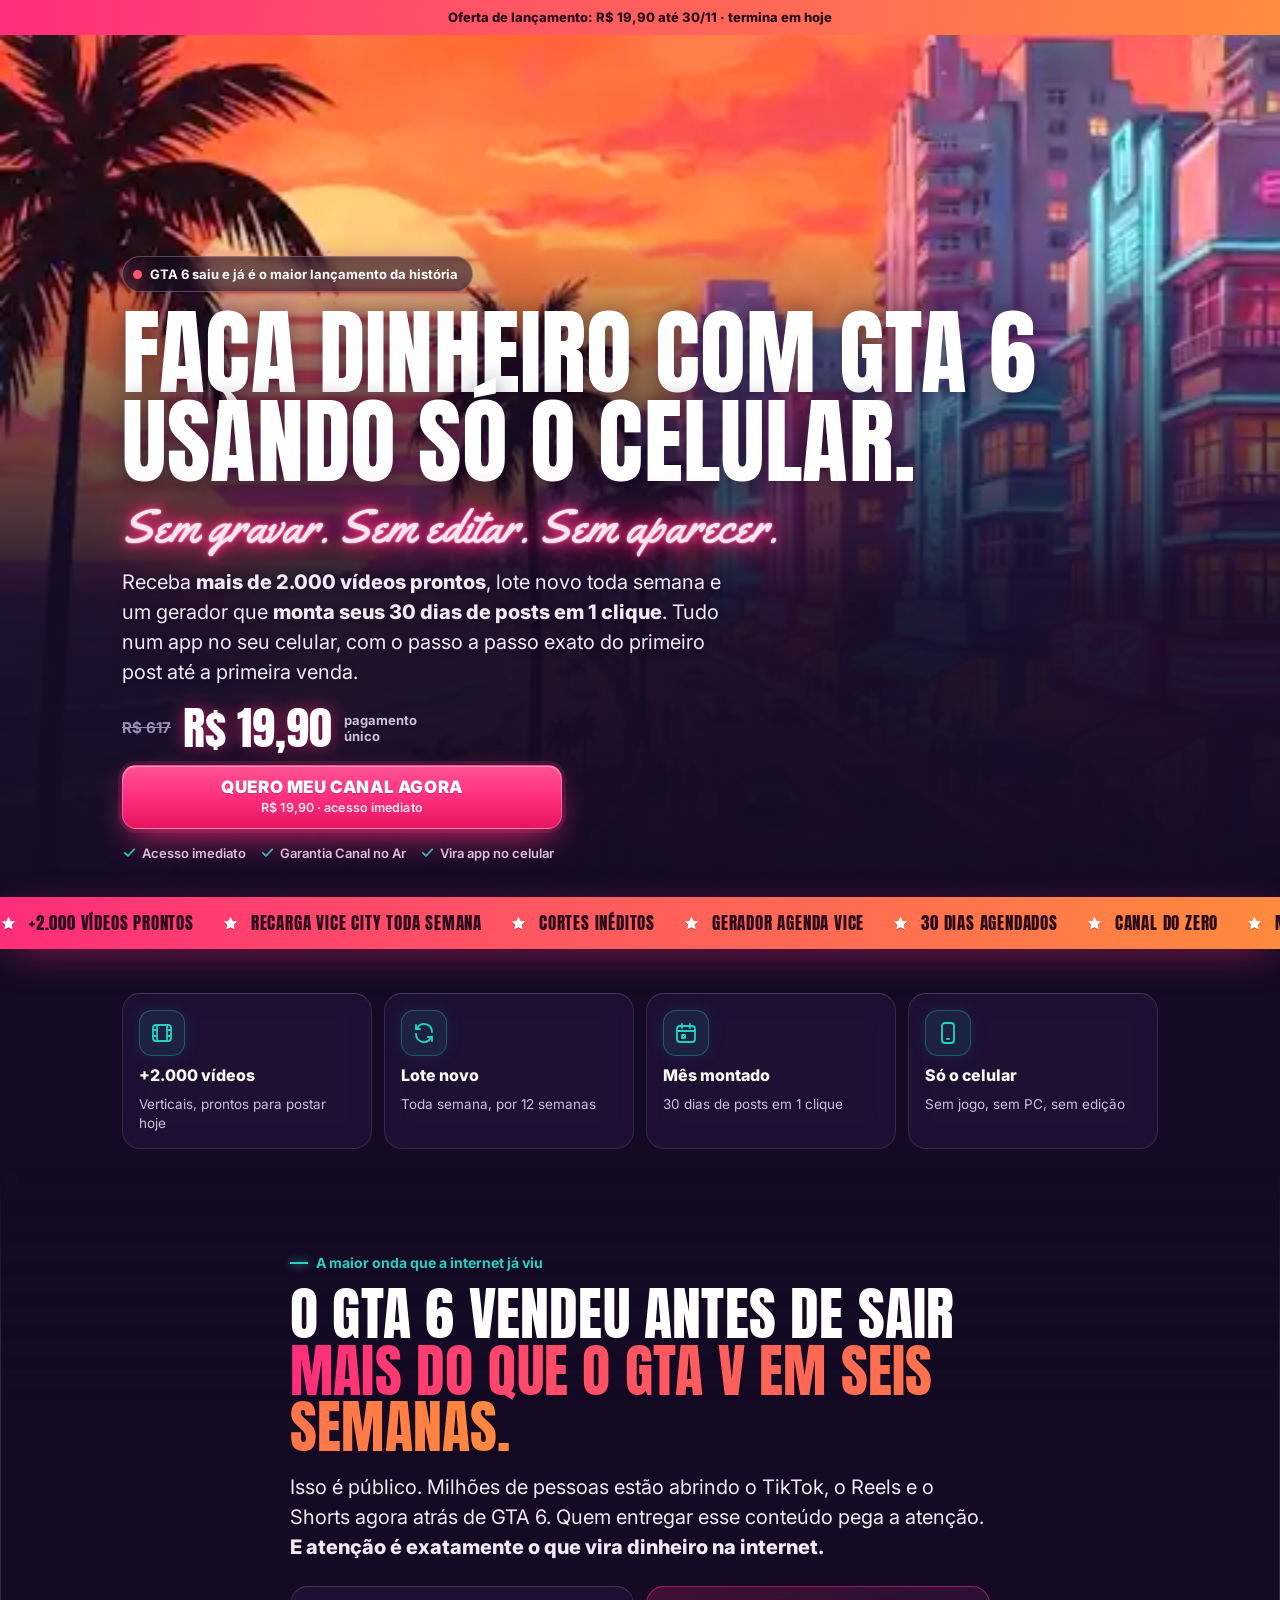
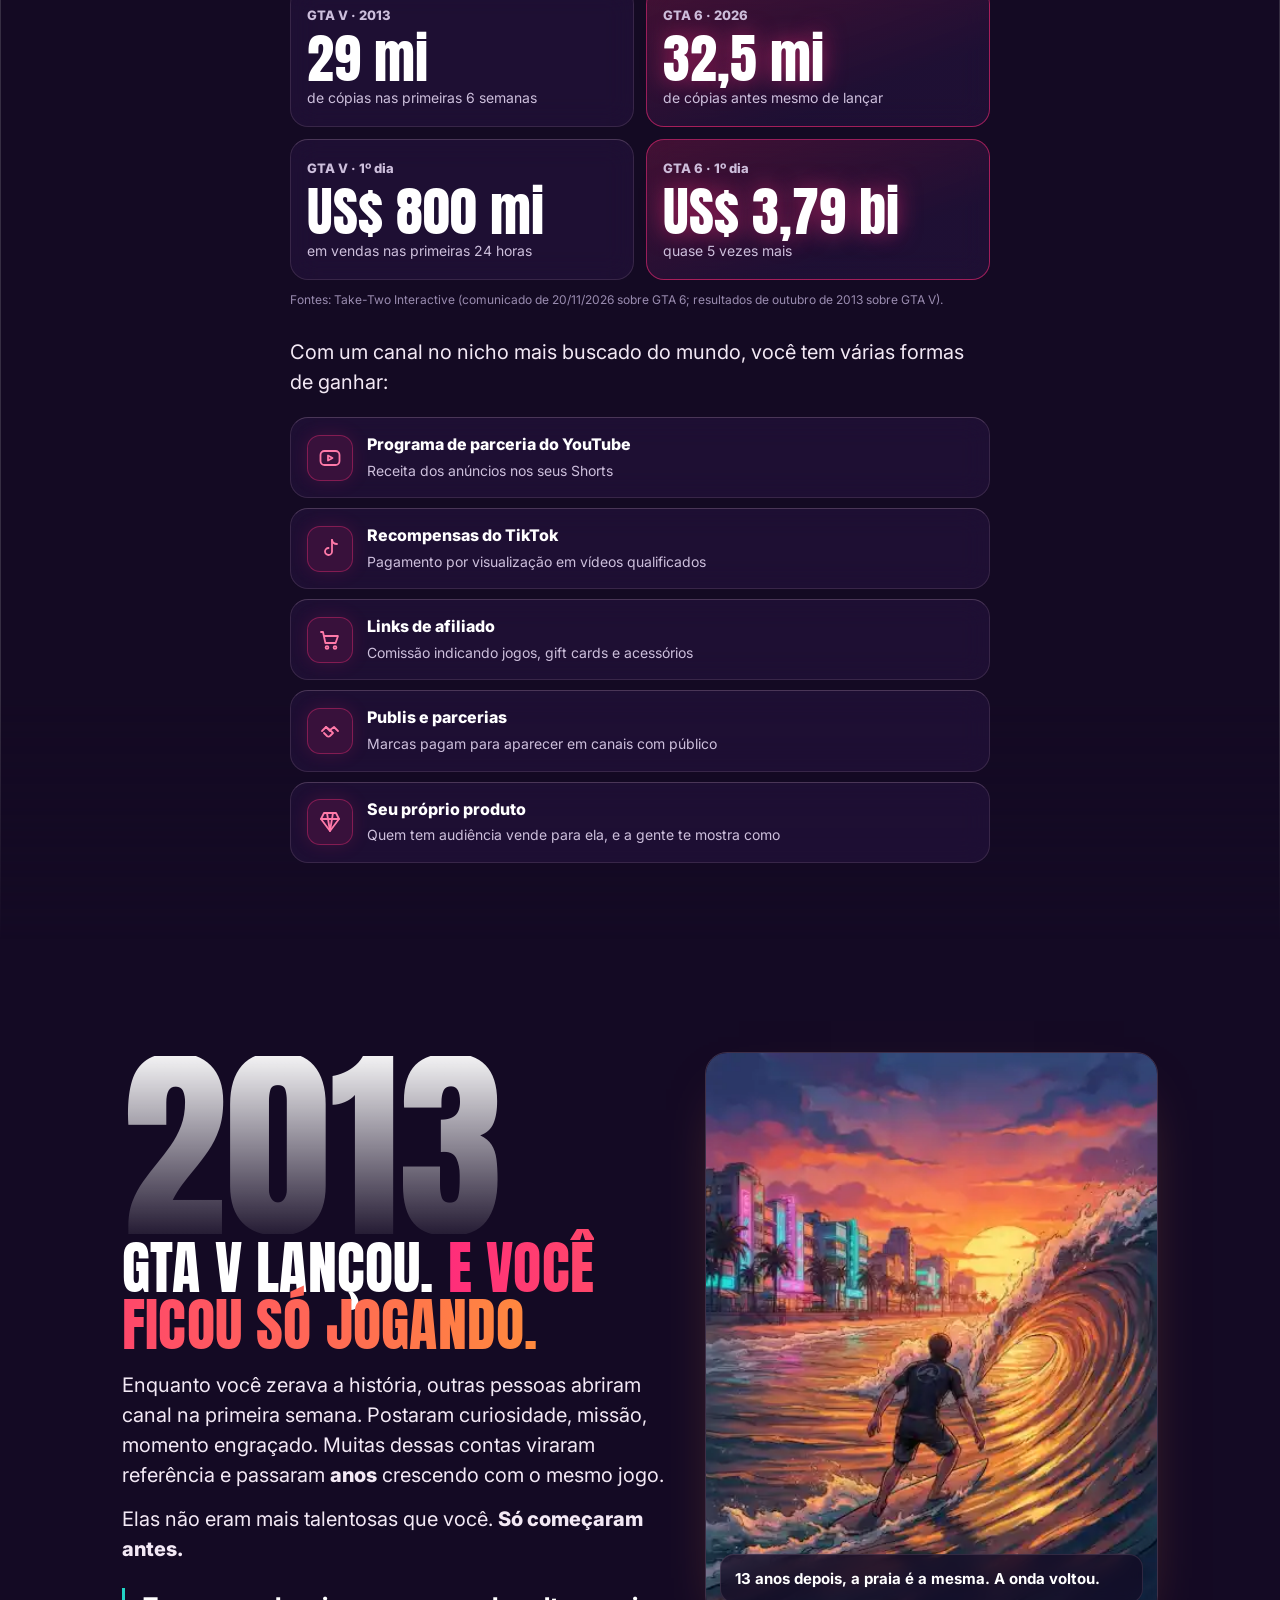
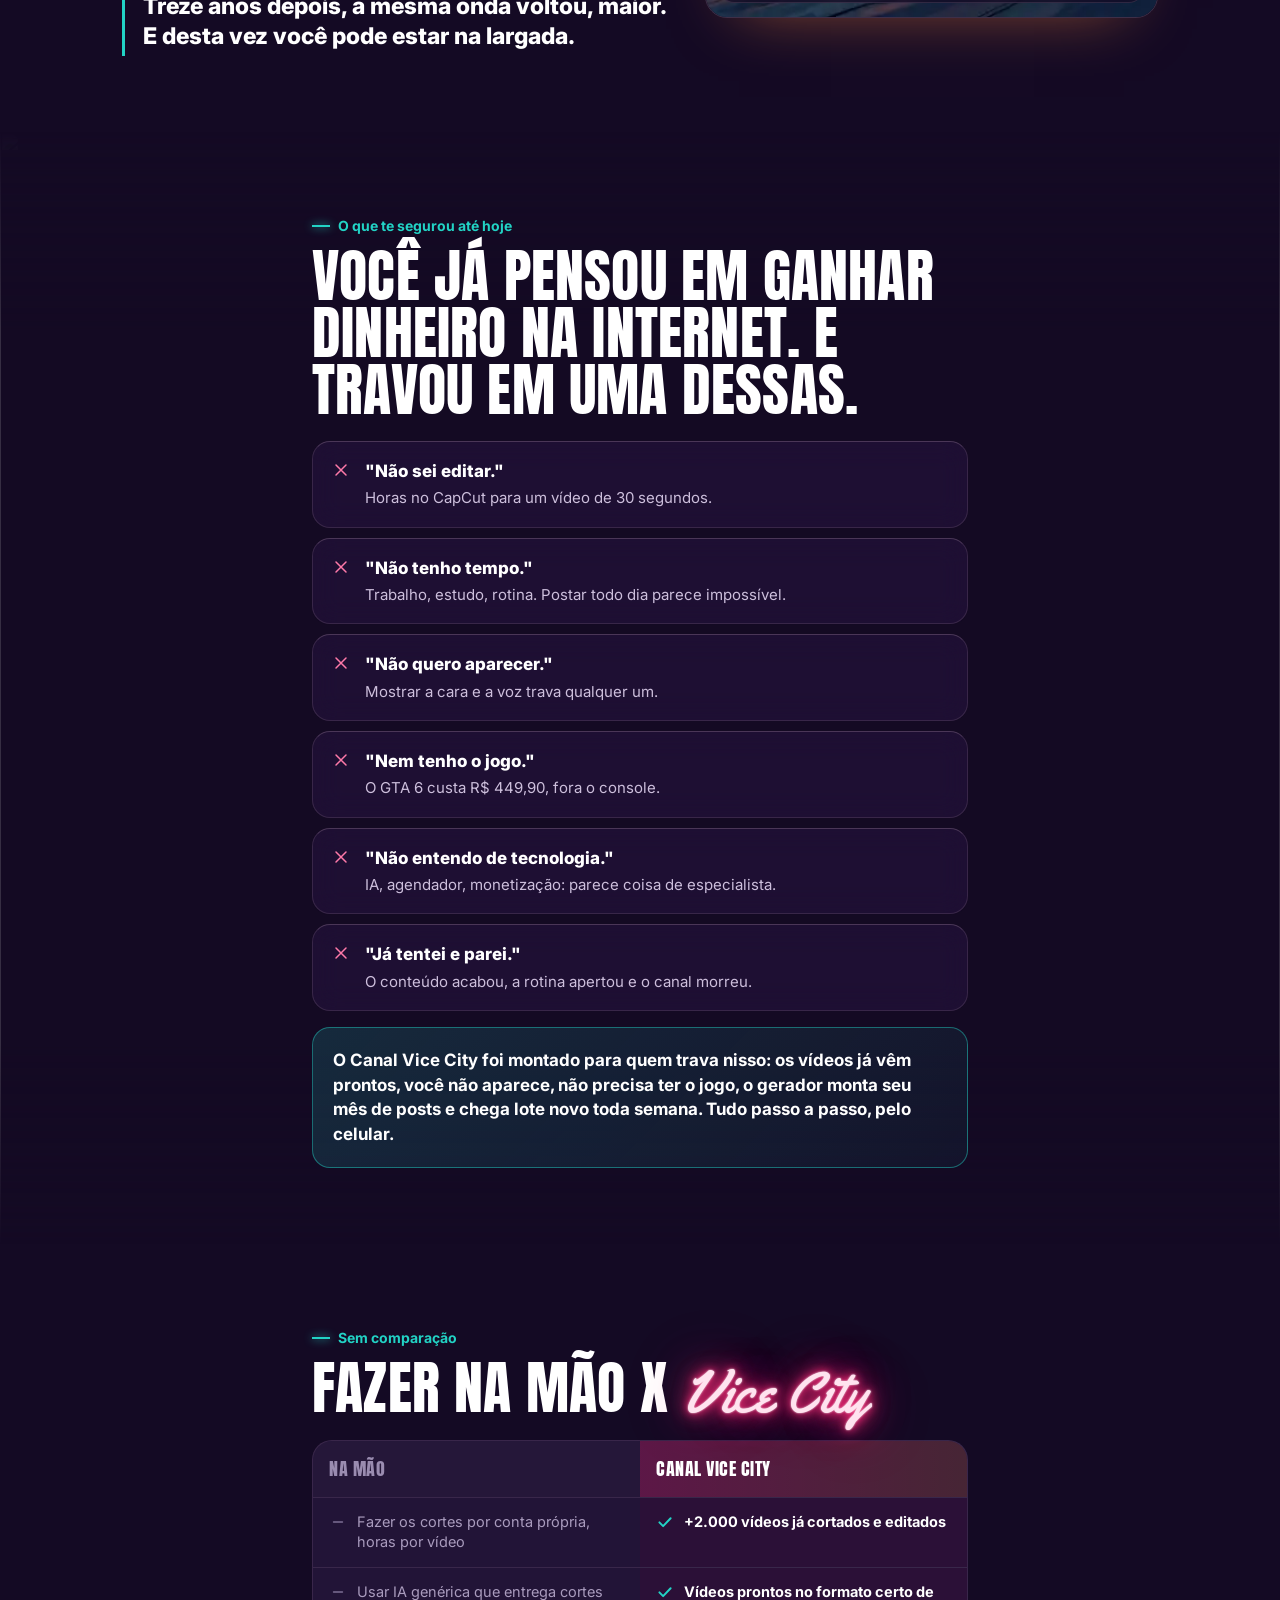
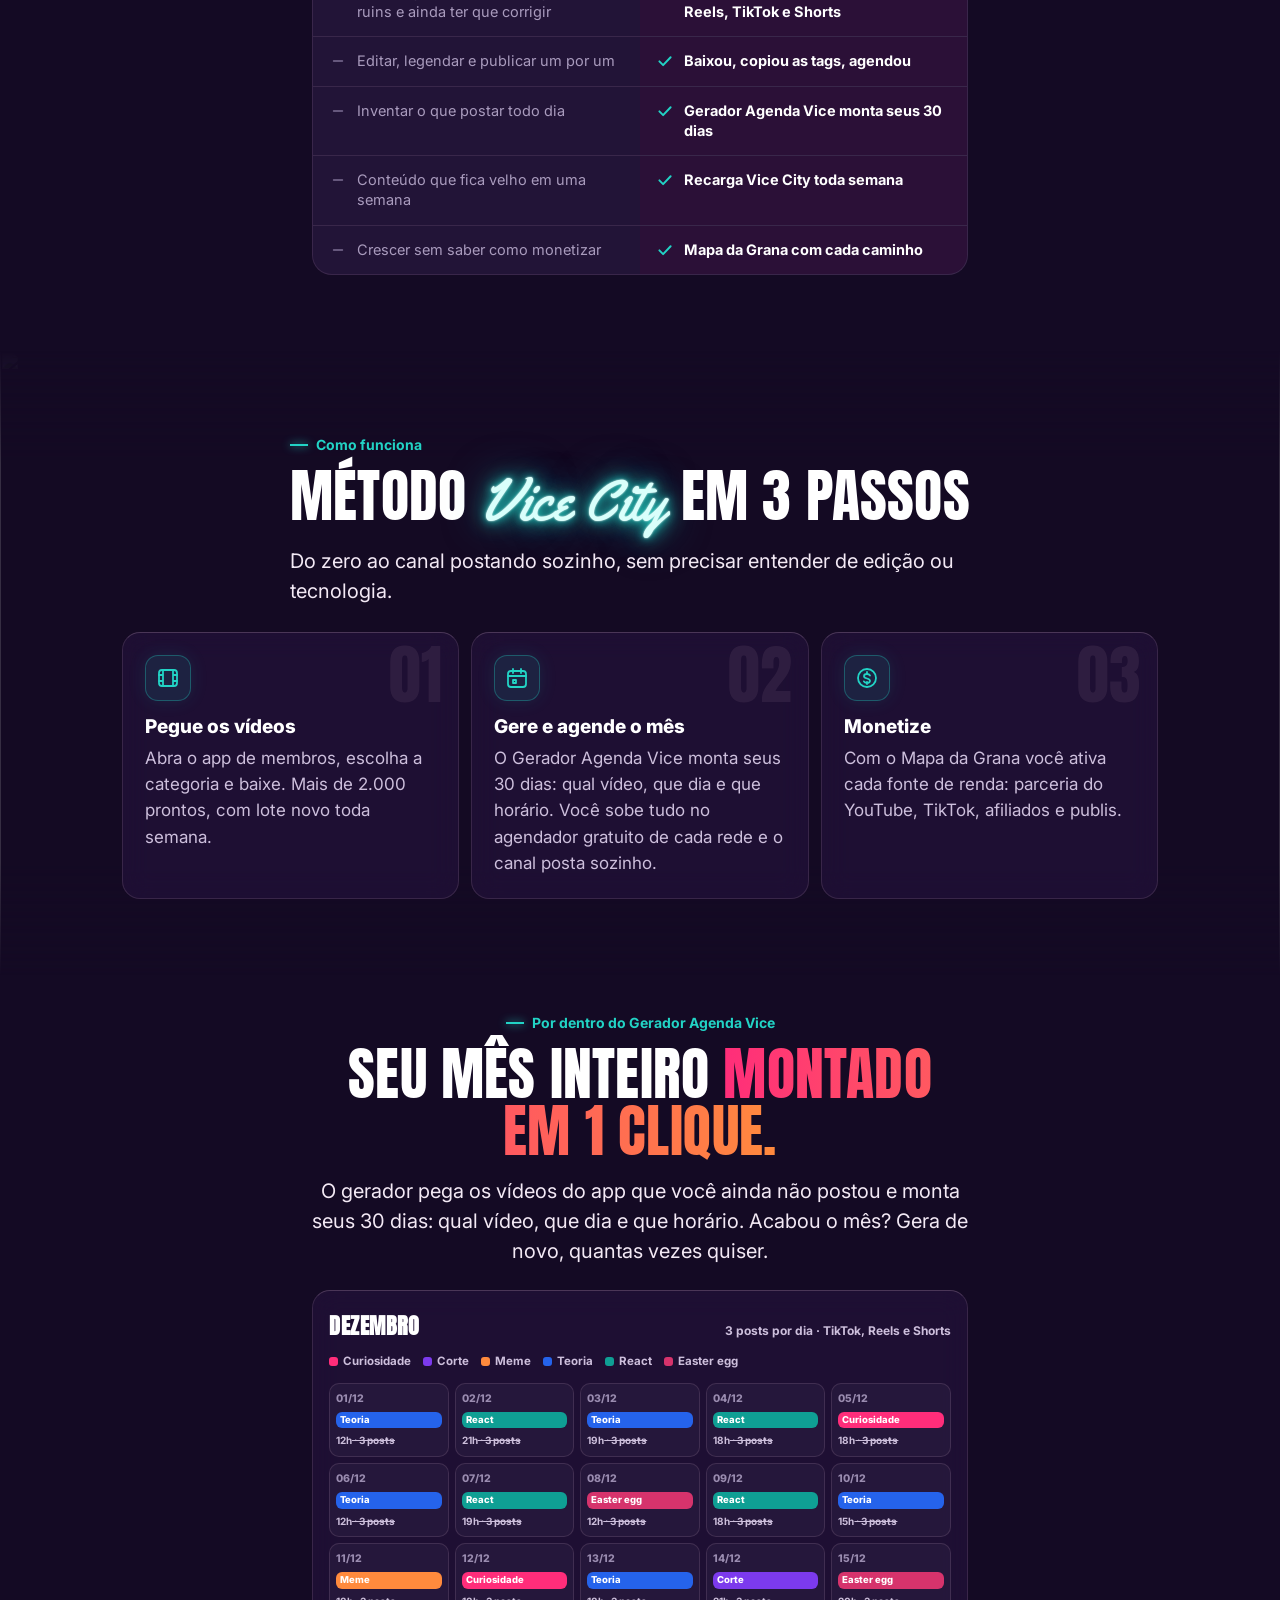
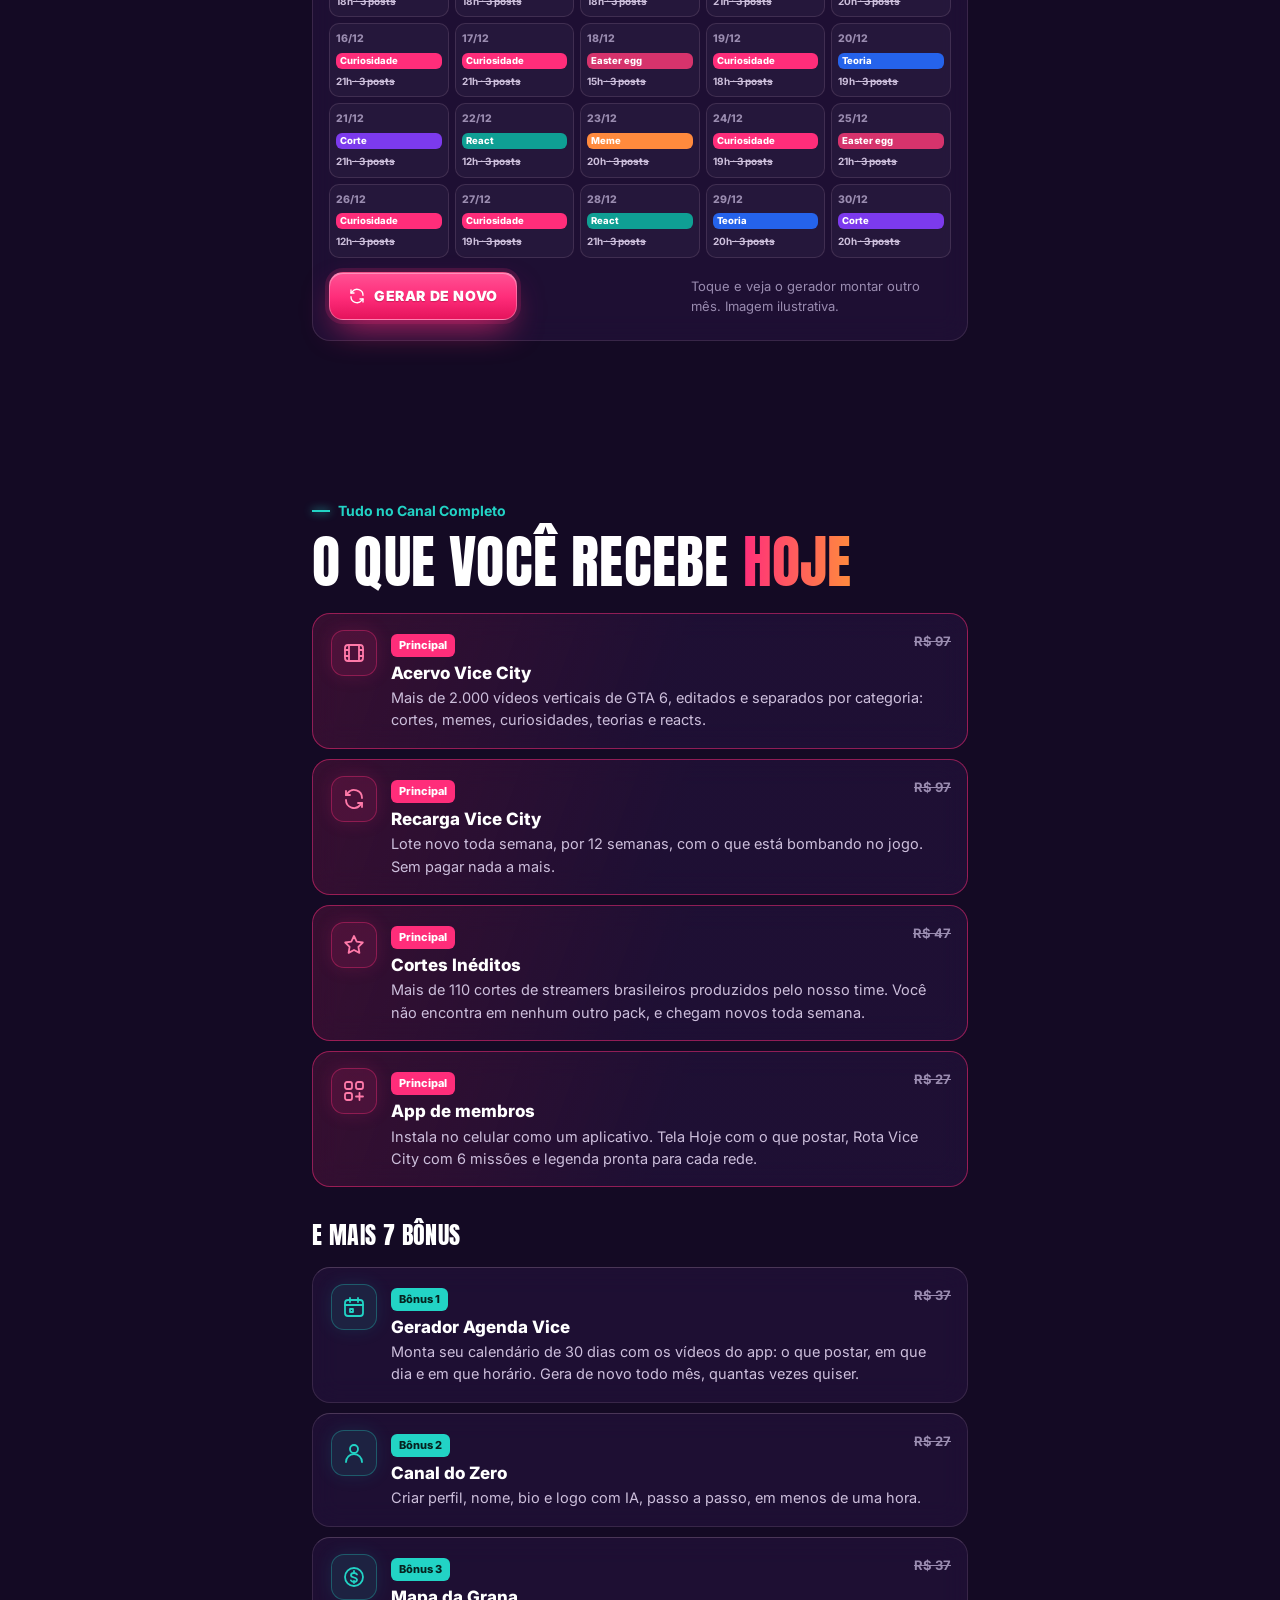
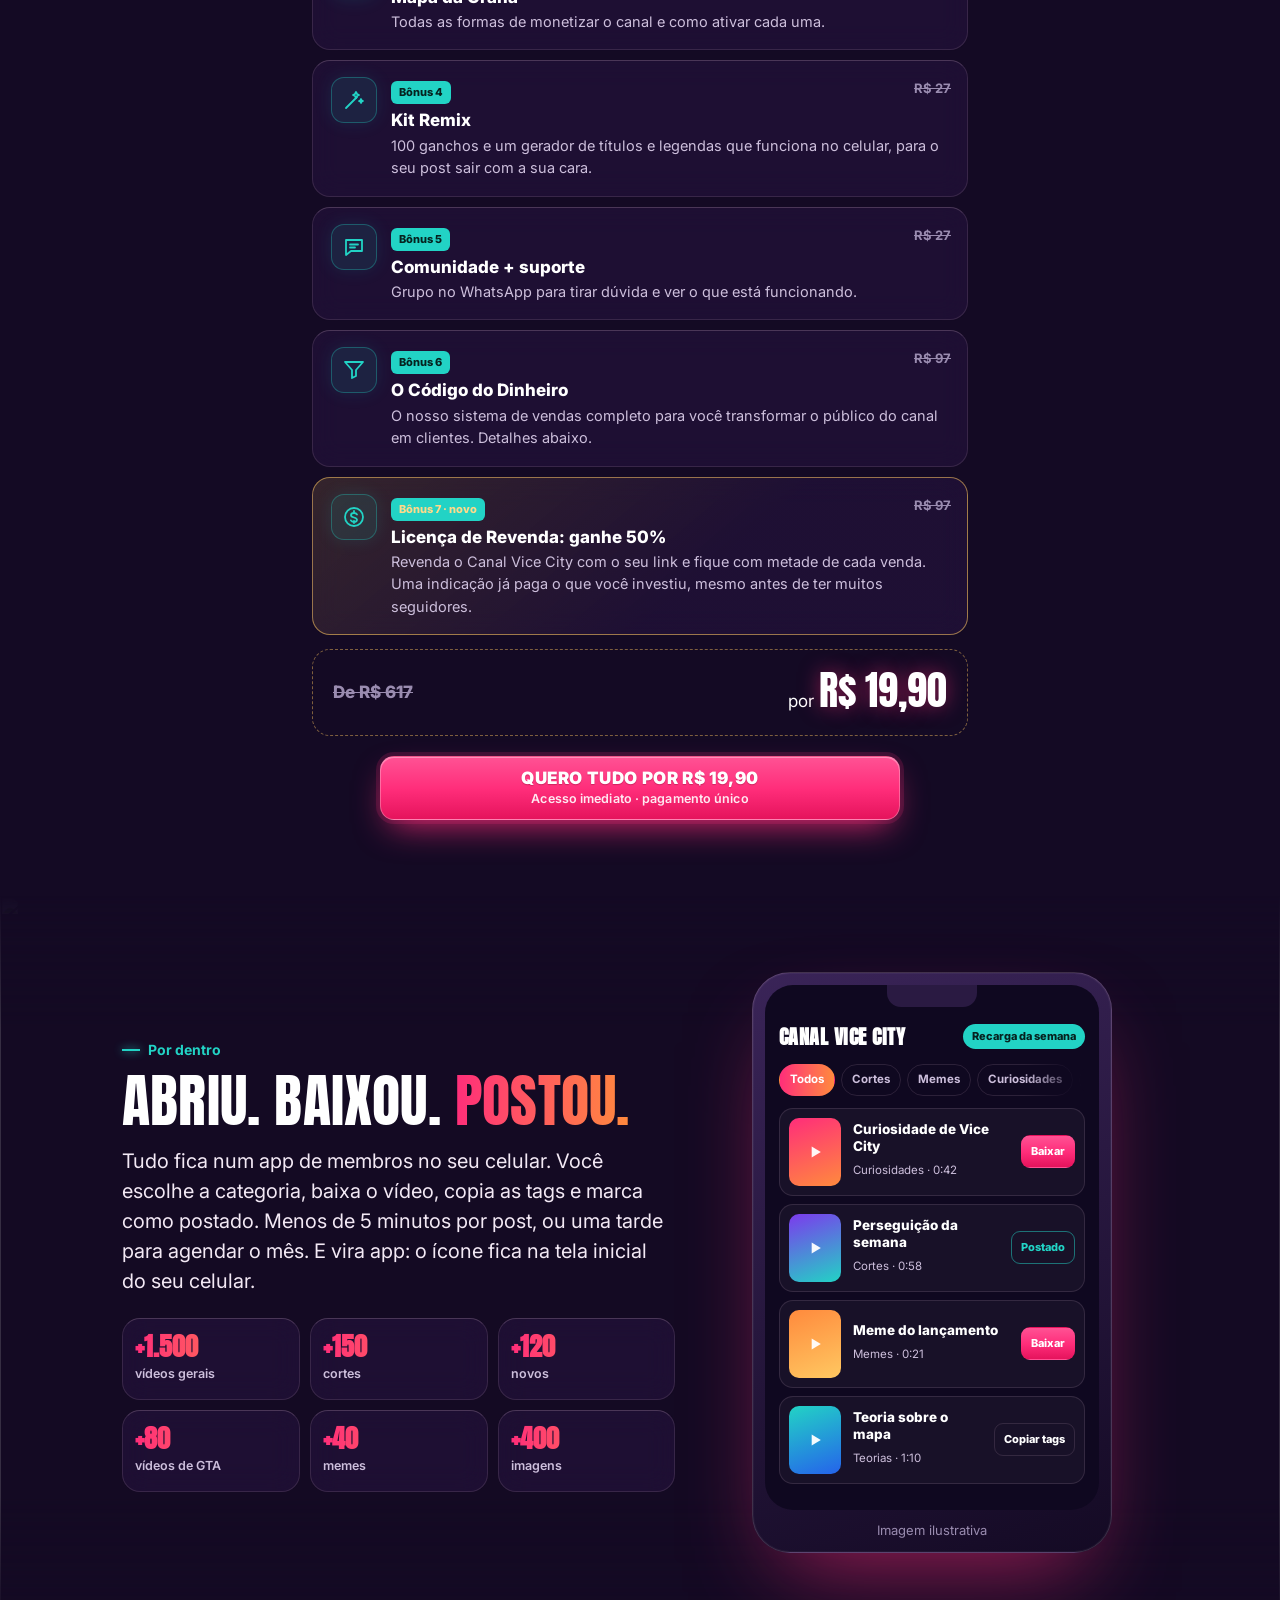
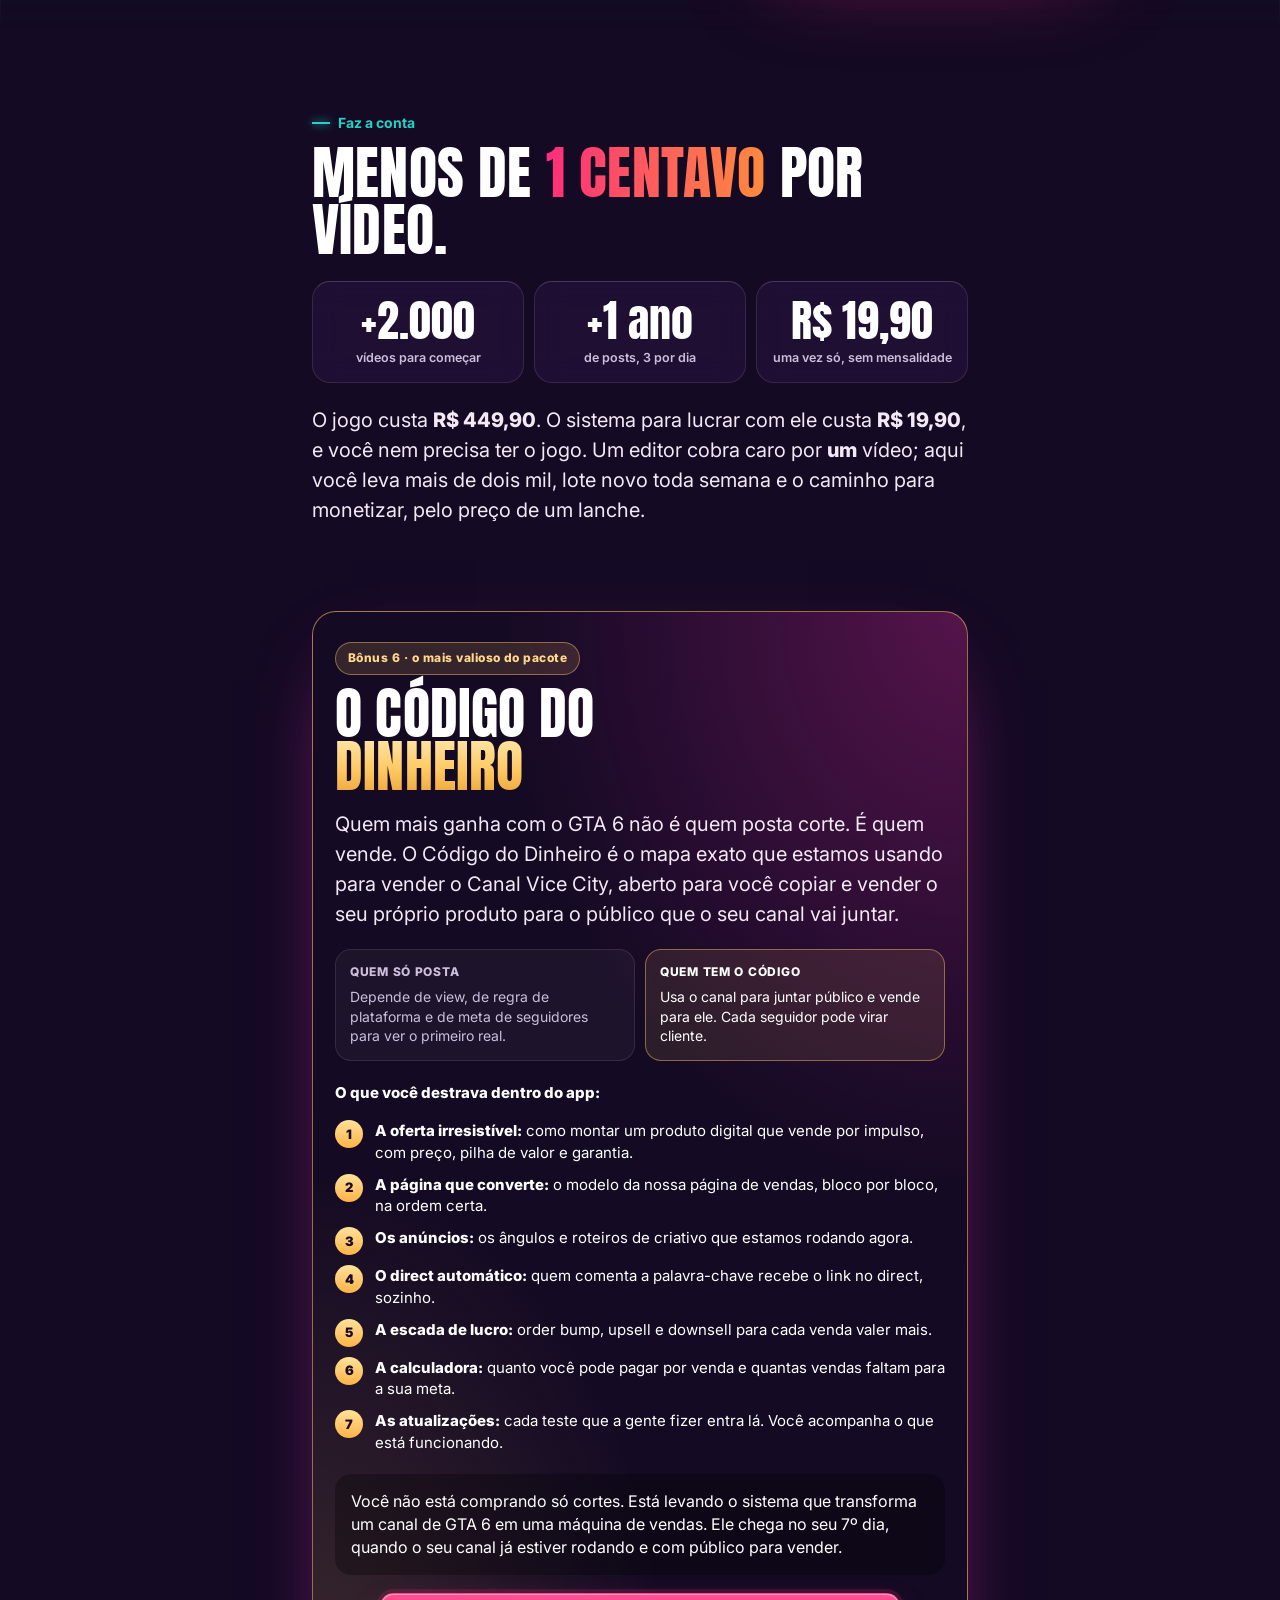
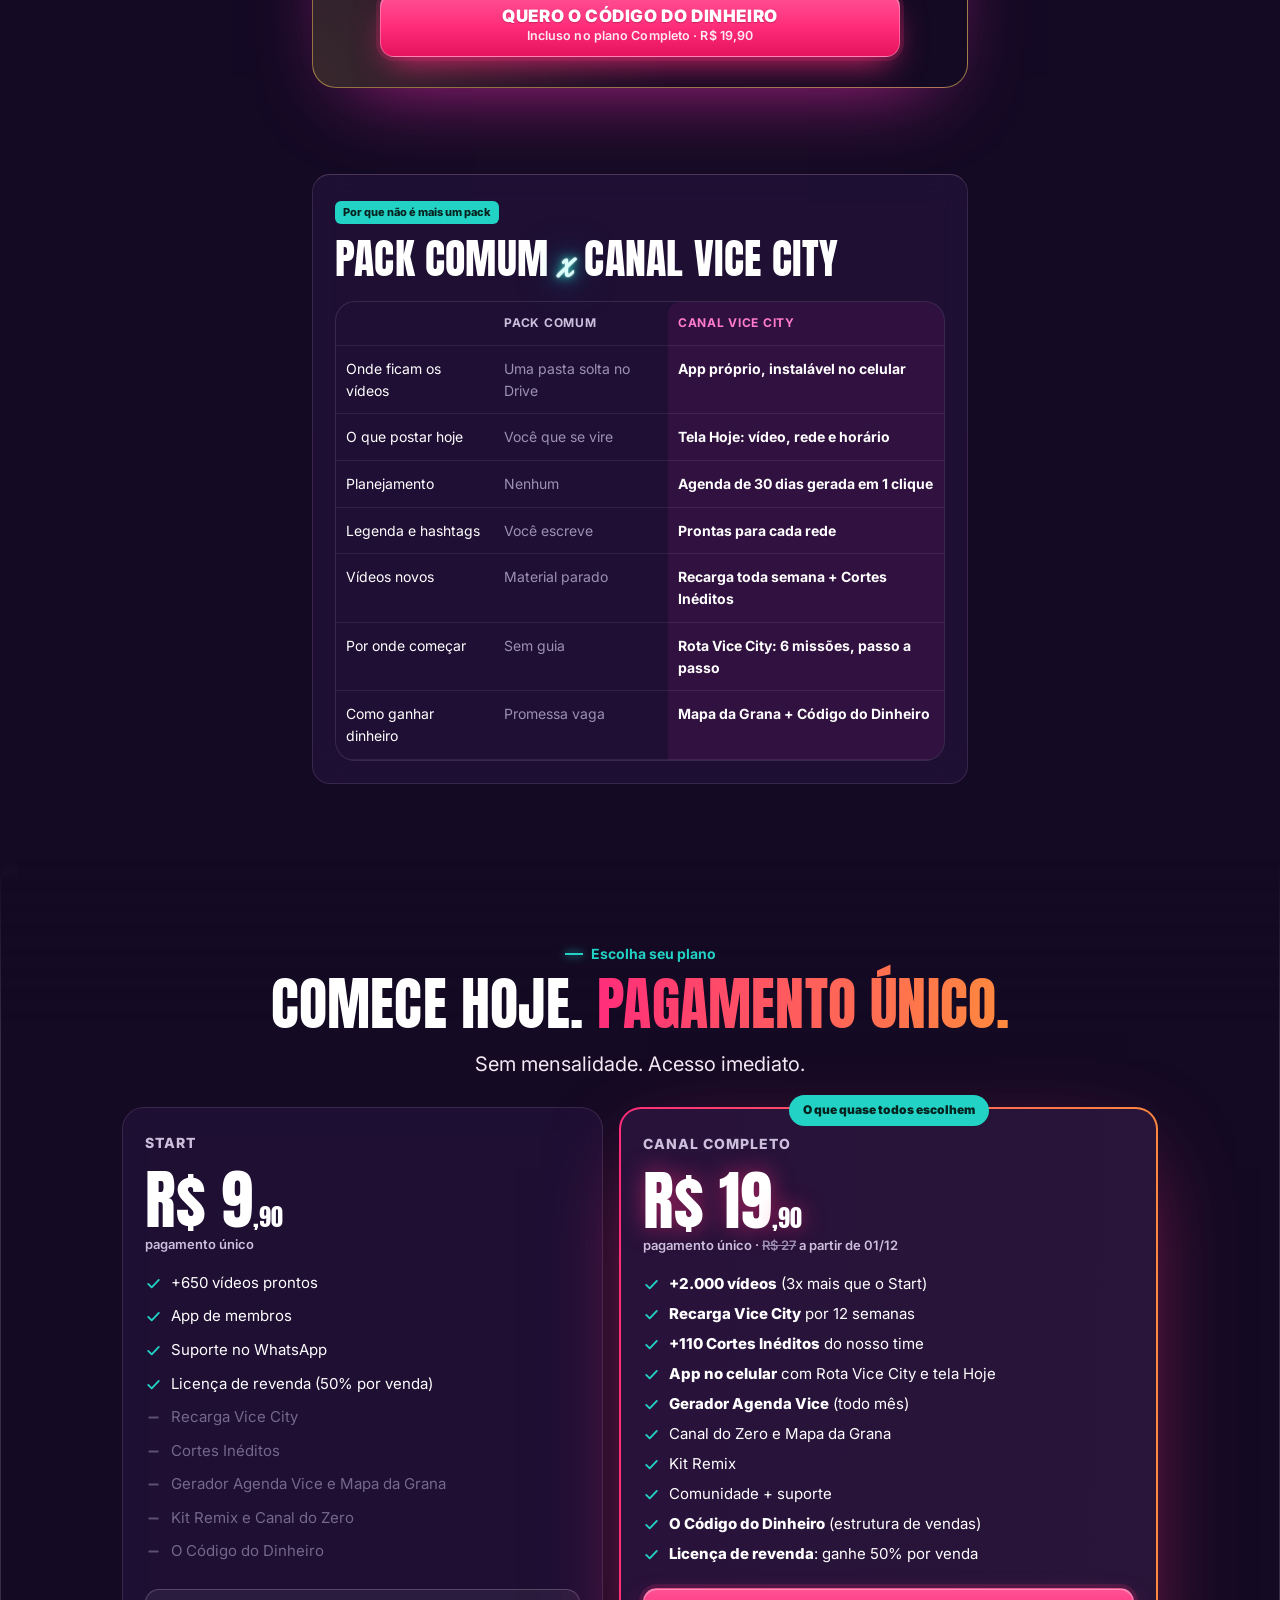
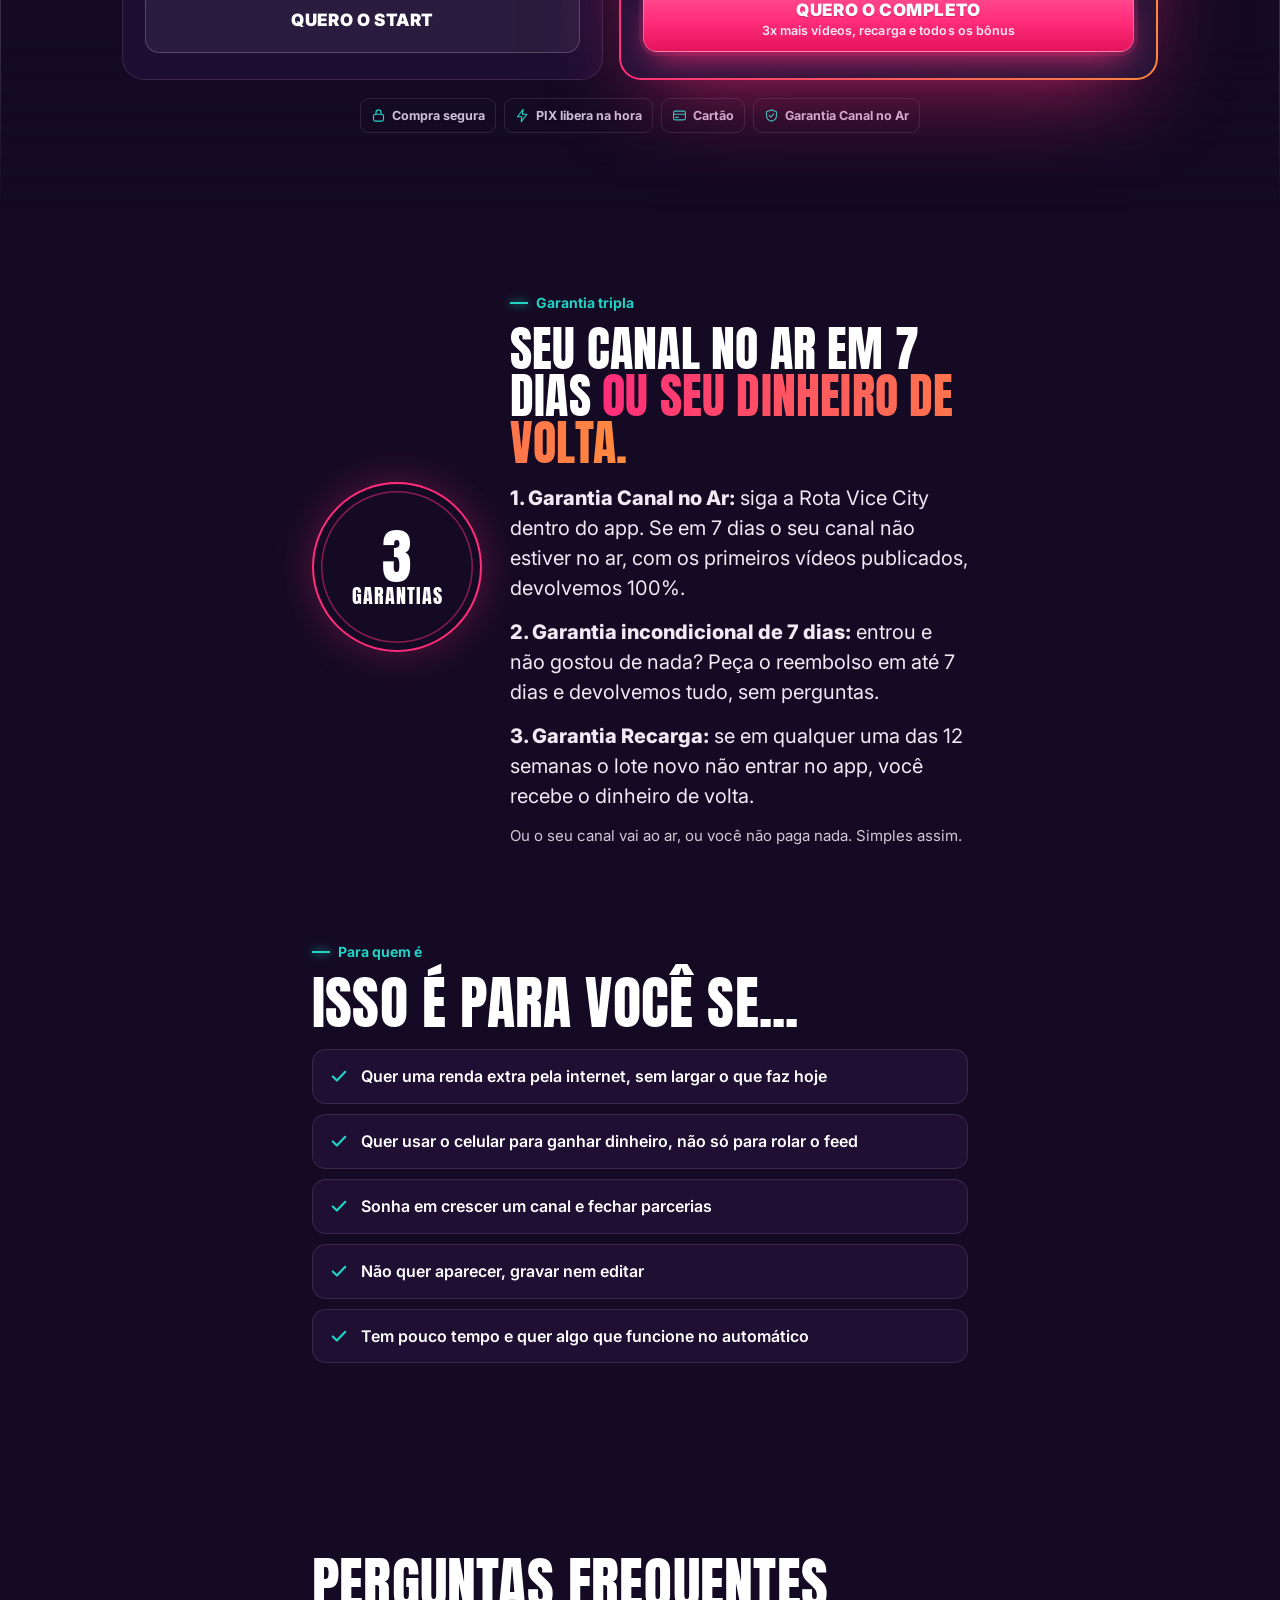
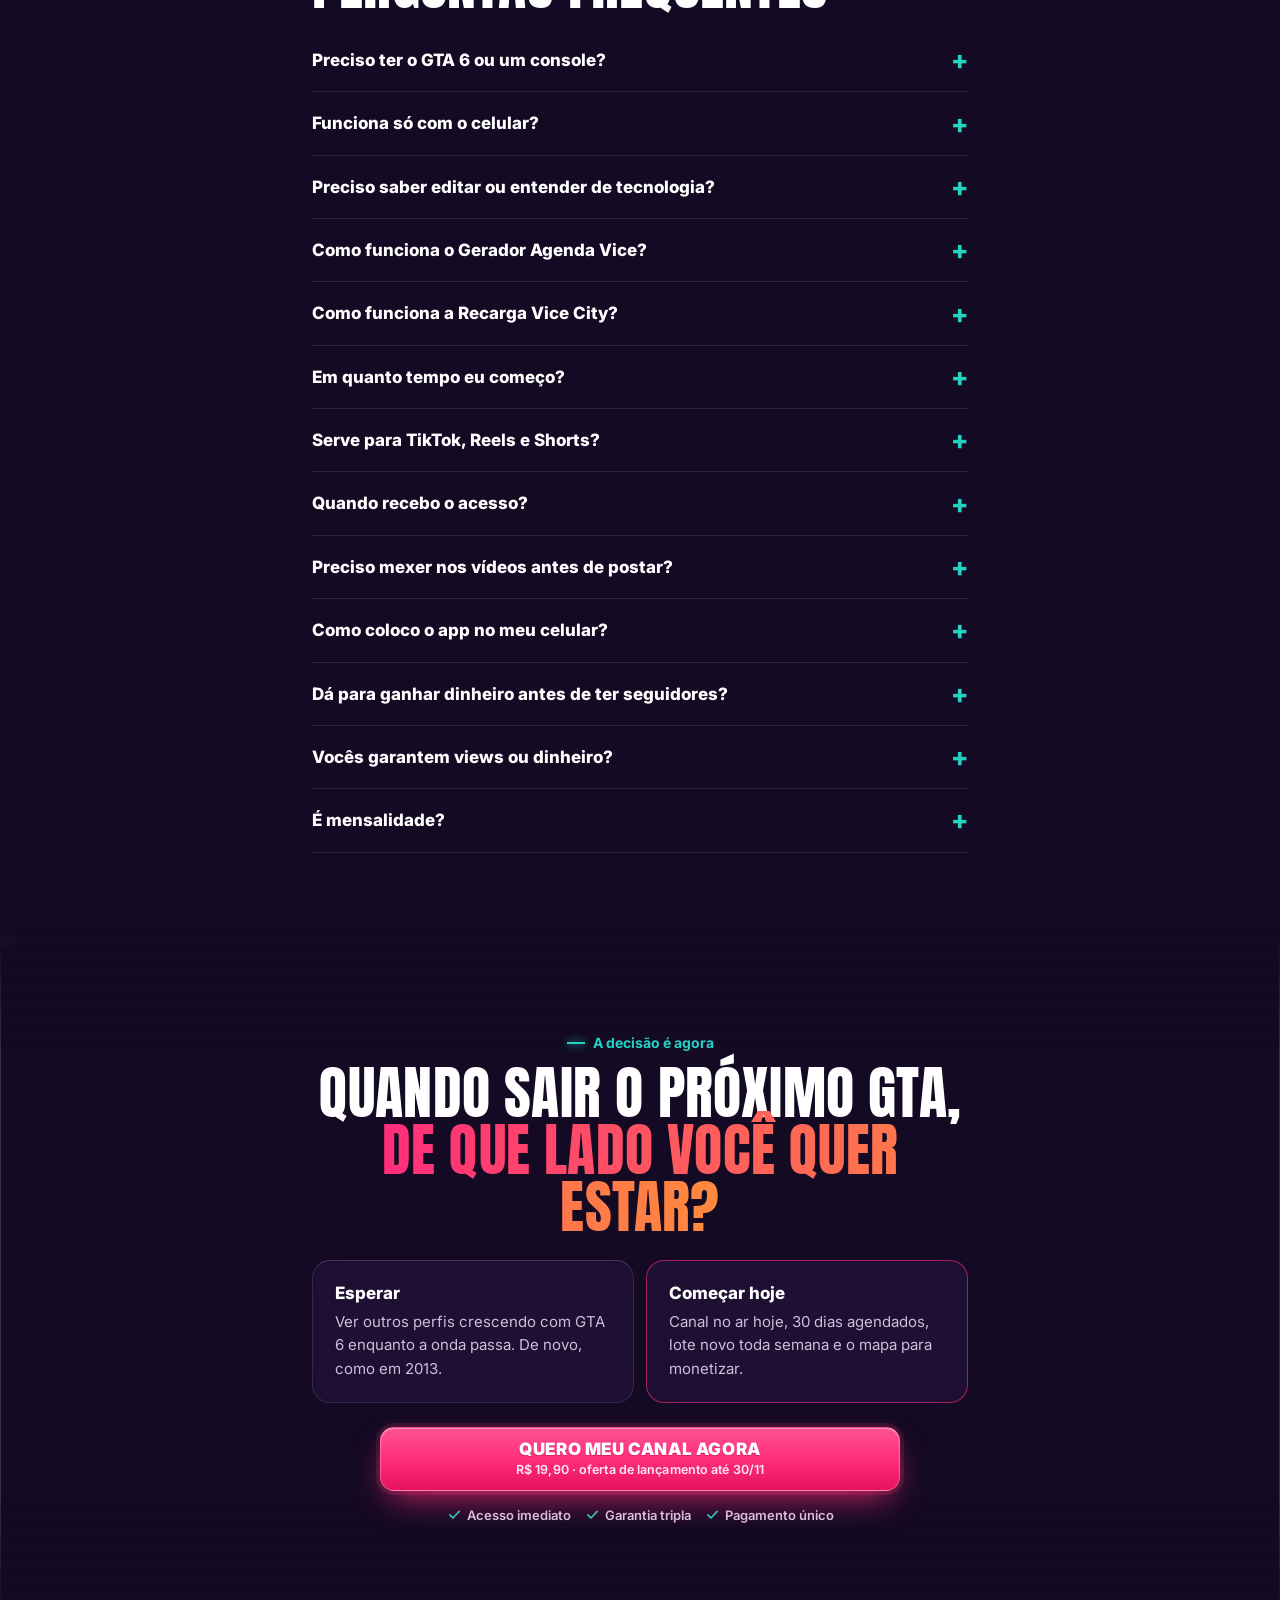
==== commit b99a0b37: "Hubla: webhook, login pelo e-mail da compra e links de checkout - api/hubla.js libera/bloqueia produ" ====
--- a/index.html
+++ b/index.html
@@ -656,7 +656,7 @@
           <li class="off"><svg class="ic"><use href="#i-minus"/></svg>Kit Remix e Canal do Zero</li>
           <li class="off"><svg class="ic"><use href="#i-minus"/></svg>O Código do Dinheiro</li>
         </ul>
-        <a href="#CHECKOUT_START" class="btn btn-dark">Quero o Start</a>
+        <a href="https://pay.hub.la/Tbk2JcmK1yaMJZv6Bsy9" class="btn btn-dark">Quero o Start</a>
       </div>
       <div class="plan pro">
         <span class="badge">O que quase todos escolhem</span>
@@ -675,7 +675,7 @@
           <li><svg class="ic"><use href="#i-check"/></svg><span><b>O Código do Dinheiro</b> (estrutura de vendas)</span></li>
           <li><svg class="ic"><use href="#i-check"/></svg><span><b>Licença de revenda</b>: ganhe 50% por venda</span></li>
         </ul>
-        <a href="#CHECKOUT_COMPLETO" class="btn">Quero o Completo<small>3x mais vídeos, recarga e todos os bônus</small></a>
+        <a href="https://pay.hub.la/0bkjLGvqCBno9JeLZWi2" class="btn">Quero o Completo<small>3x mais vídeos, recarga e todos os bônus</small></a>
       </div>
     </div>
     <div class="secure"><span><svg class="ic"><use href="#i-lock"/></svg>Compra segura</span><span><svg class="ic"><use href="#i-bolt"/></svg>PIX libera na hora</span><span><svg class="ic"><use href="#i-card"/></svg>Cartão</span><span><svg class="ic"><use href="#i-shield"/></svg>Garantia Canal no Ar</span></div>
@@ -802,5 +802,6 @@
   window.addEventListener('scroll',u,{passive:true});u();
 })();
 </script>
+<script>/* repassa UTMs e src da página para o checkout da Hubla */(function(){var q=new URLSearchParams(location.search),k=['utm_source','utm_medium','utm_campaign','utm_content','utm_term','src','sck','fbclid'];document.querySelectorAll('a[href^="https://pay.hub.la/"]').forEach(function(a){var u=new URL(a.href);k.forEach(function(x){if(q.get(x))u.searchParams.set(x,q.get(x))});a.href=u.toString()})})();</script>
 </body>
 </html>
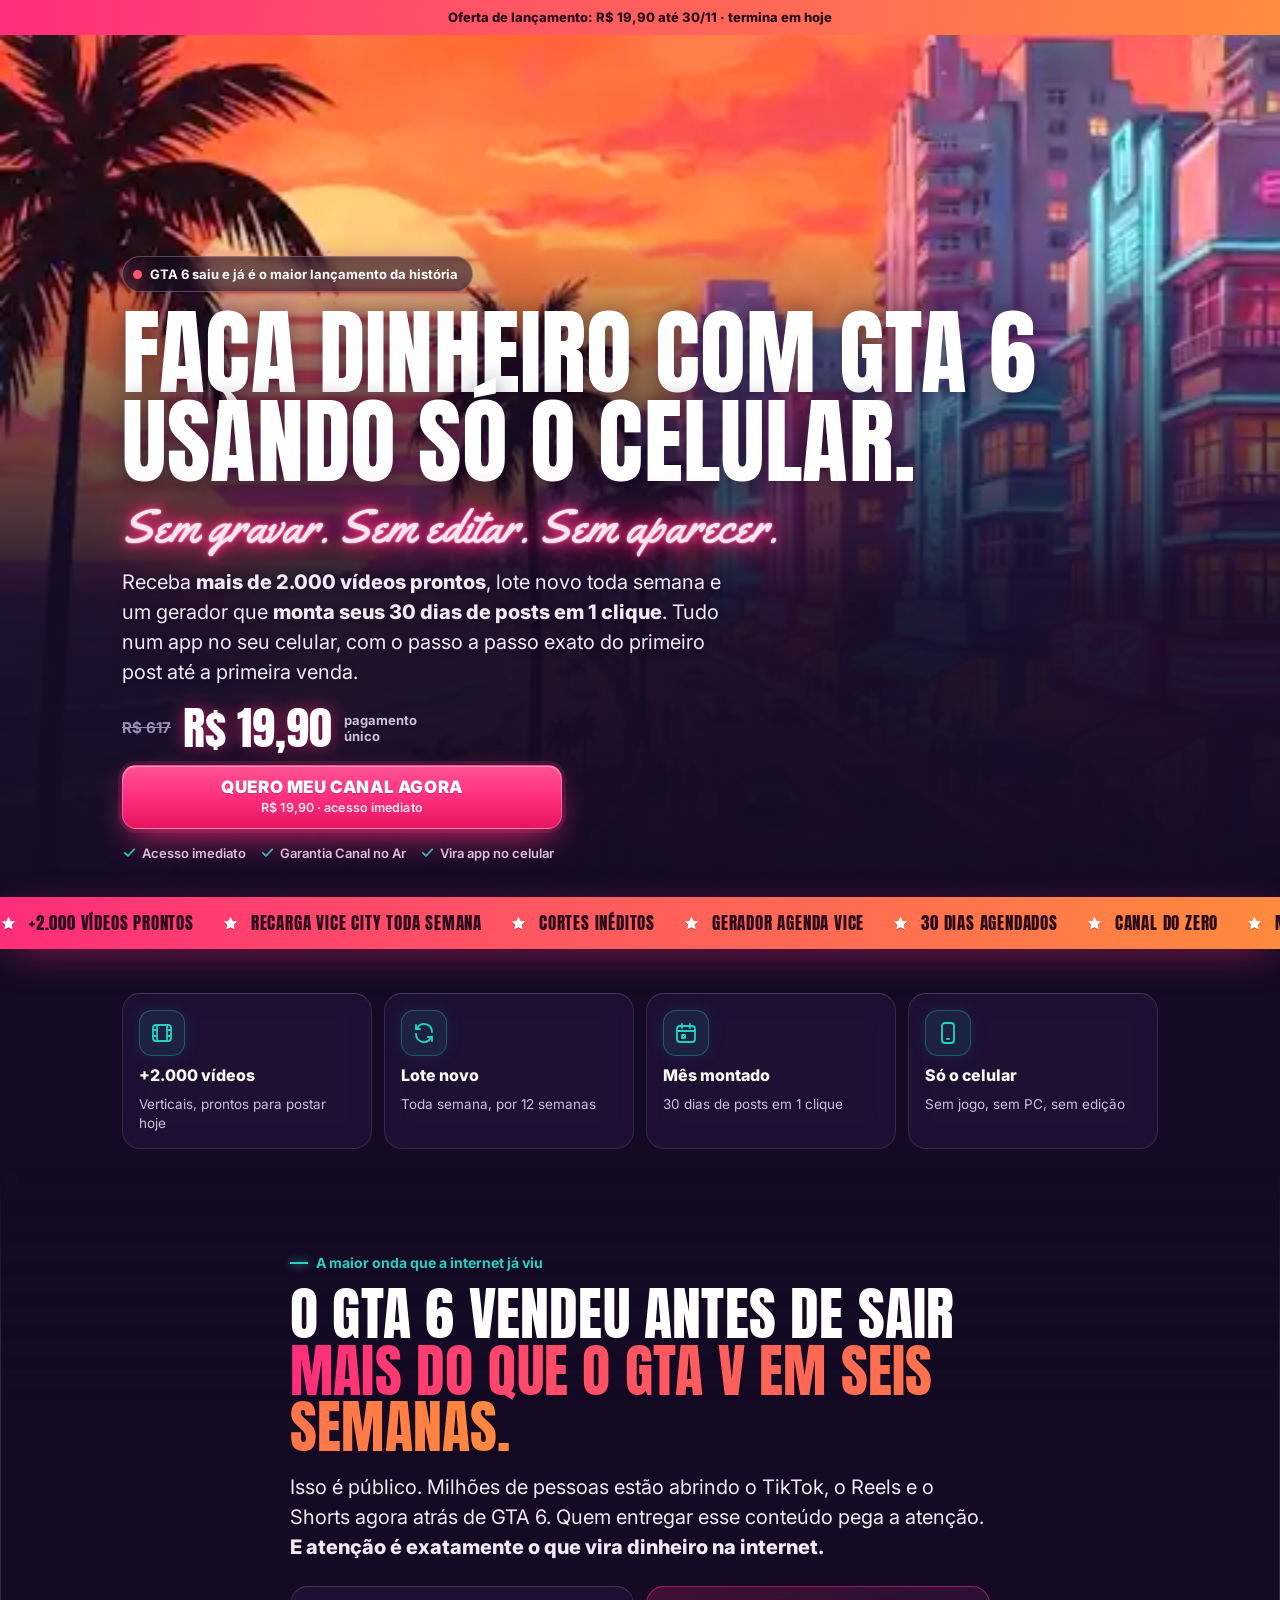
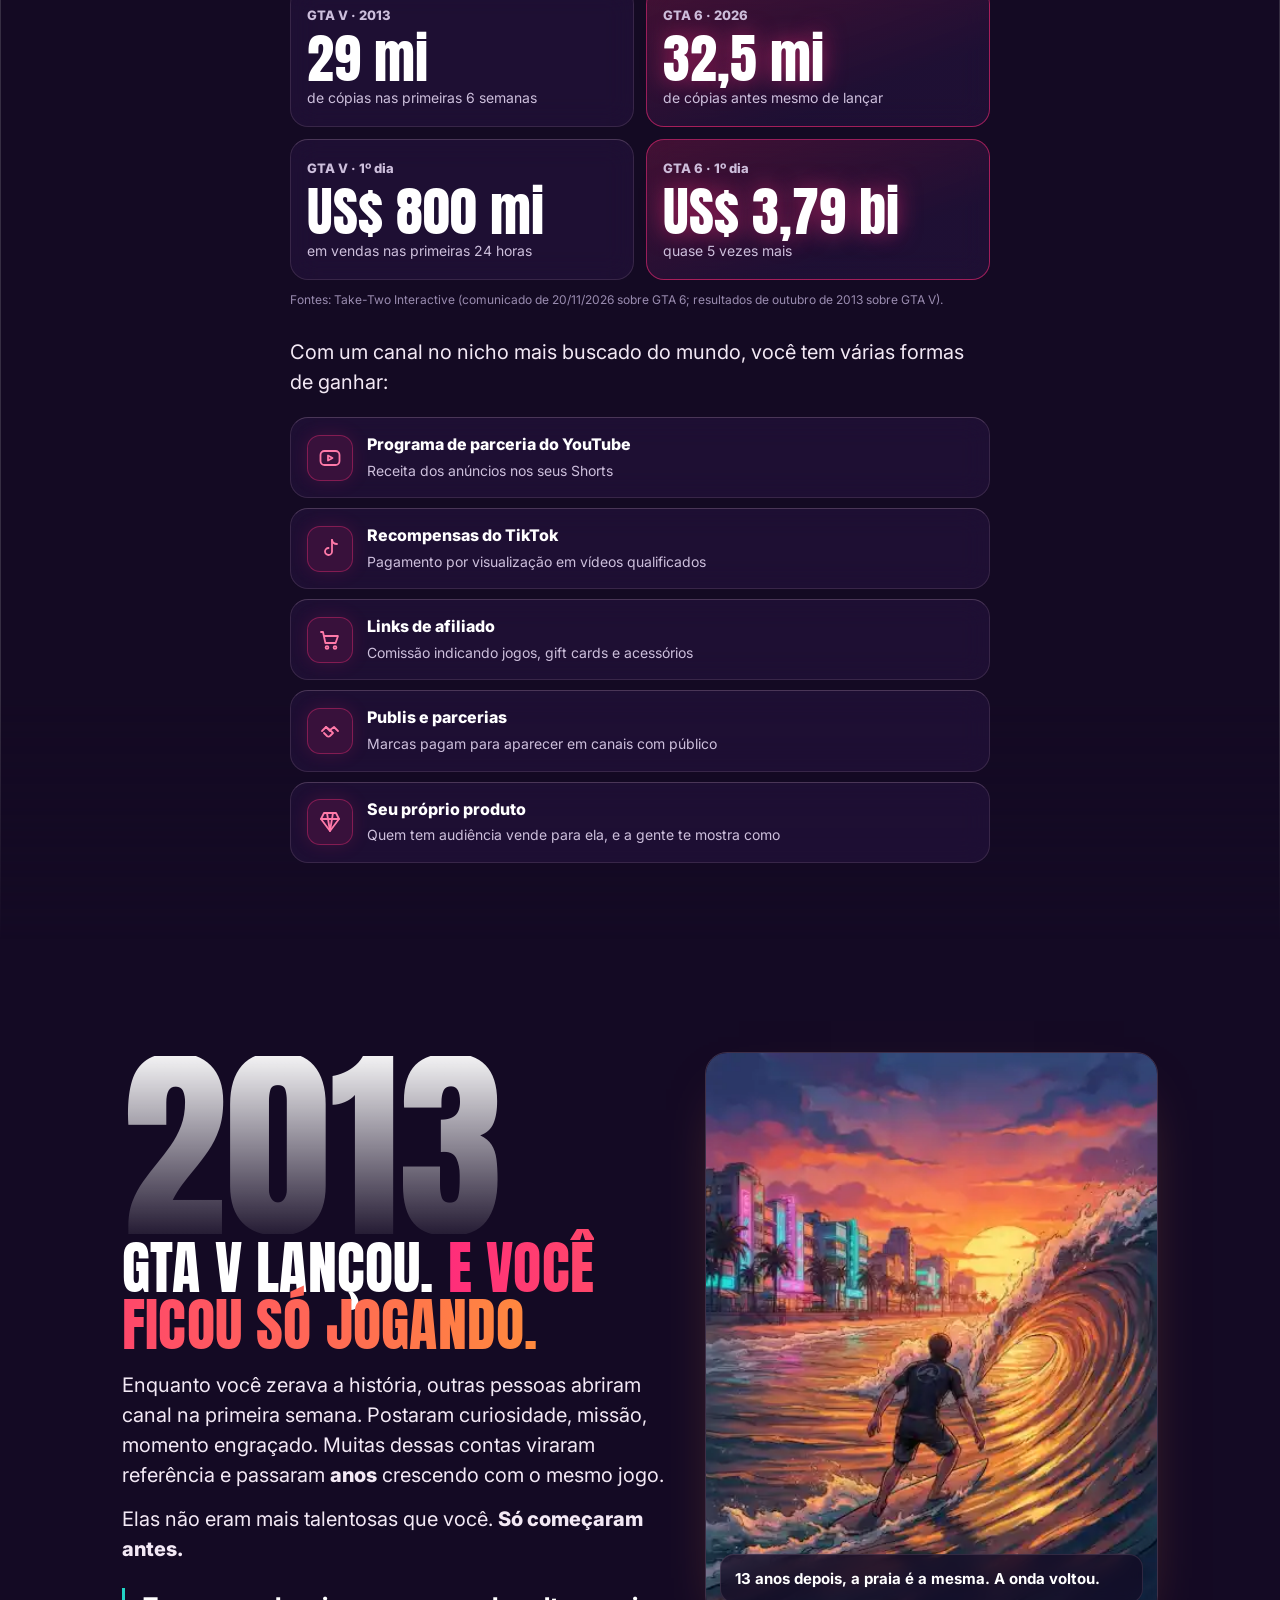
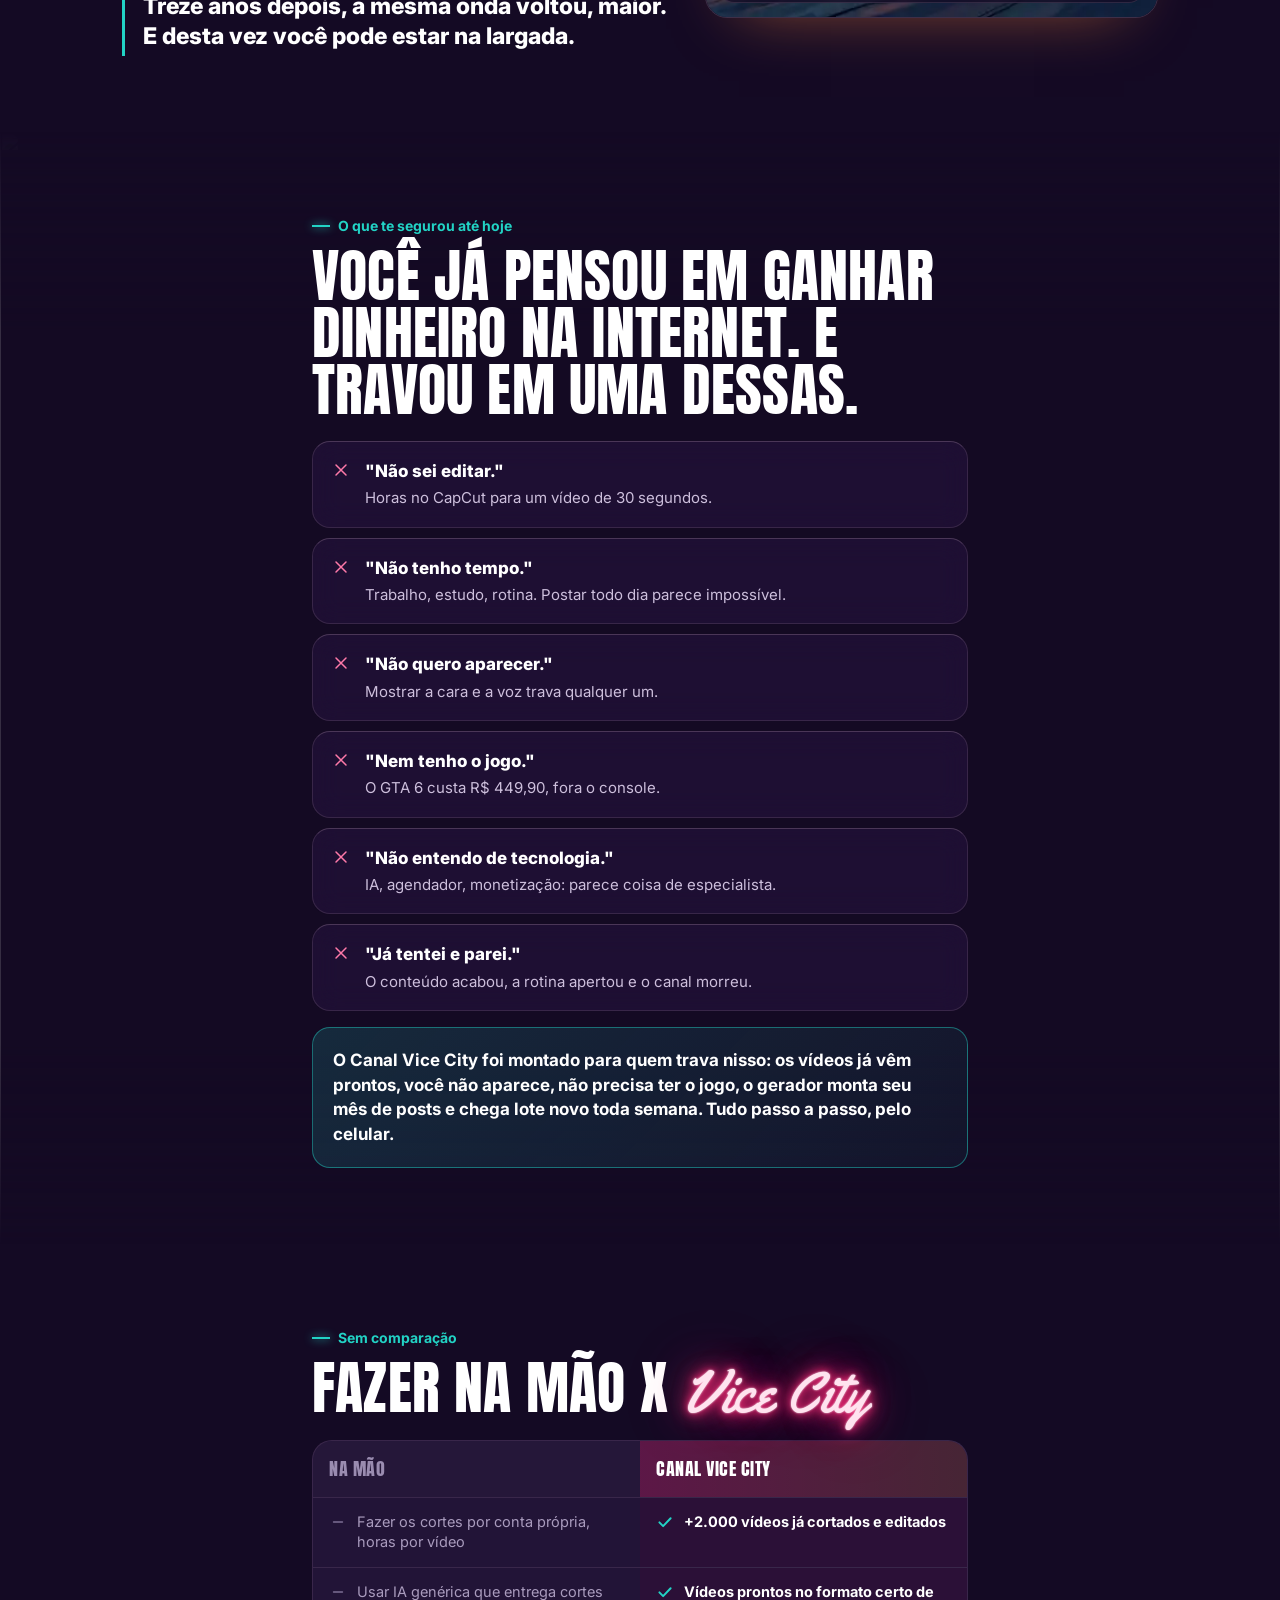
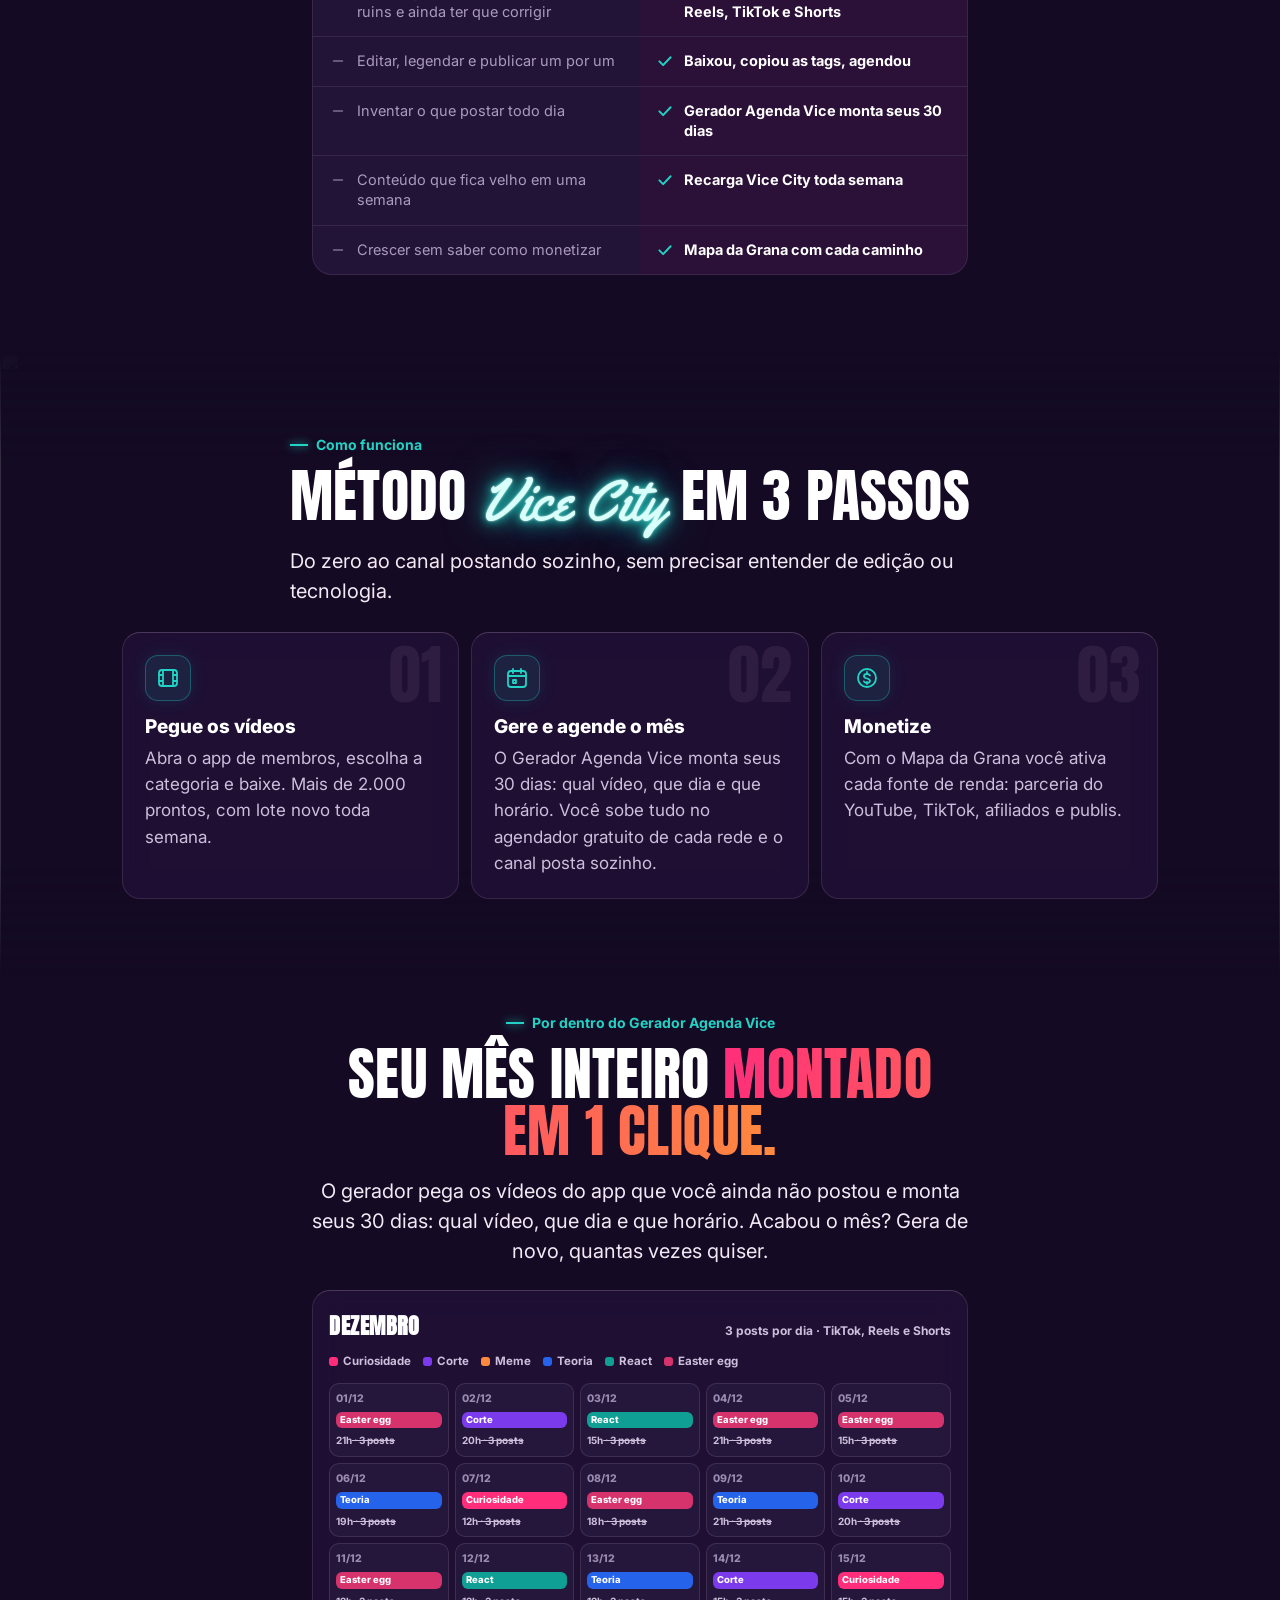
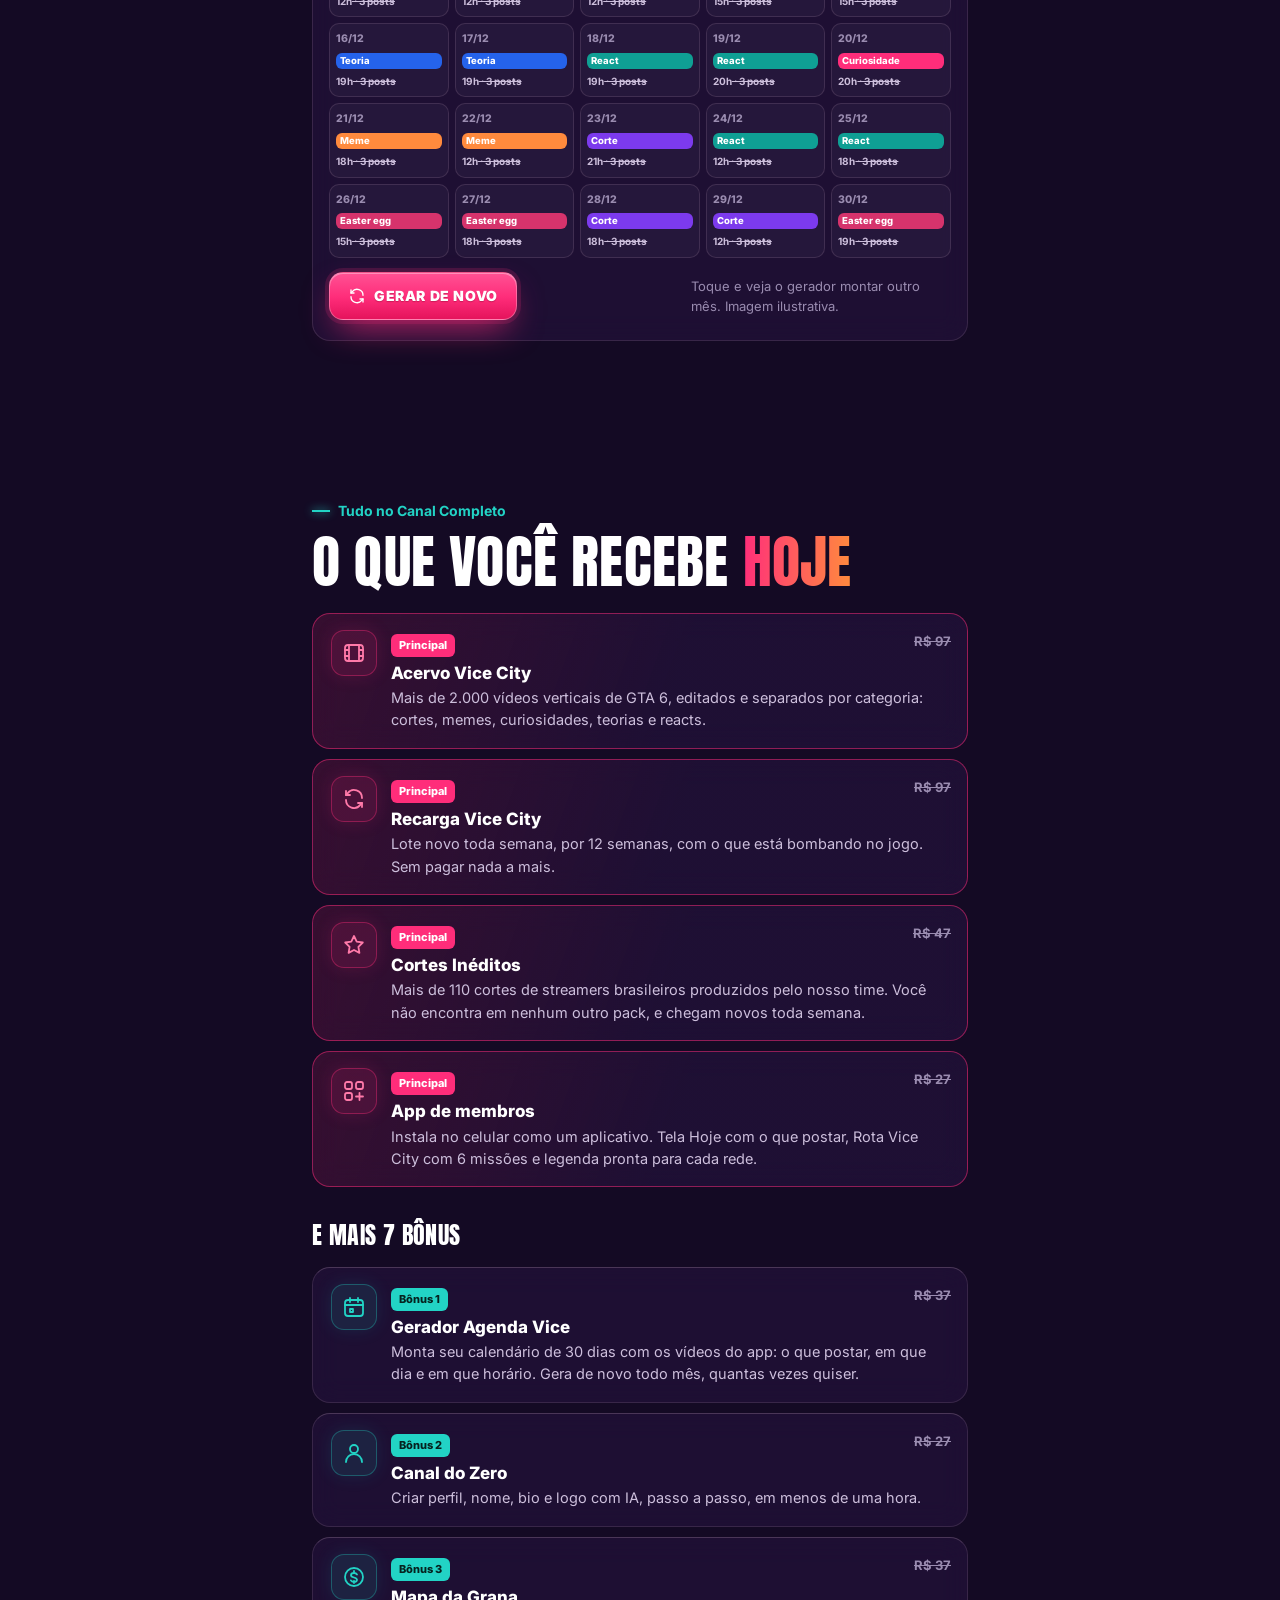
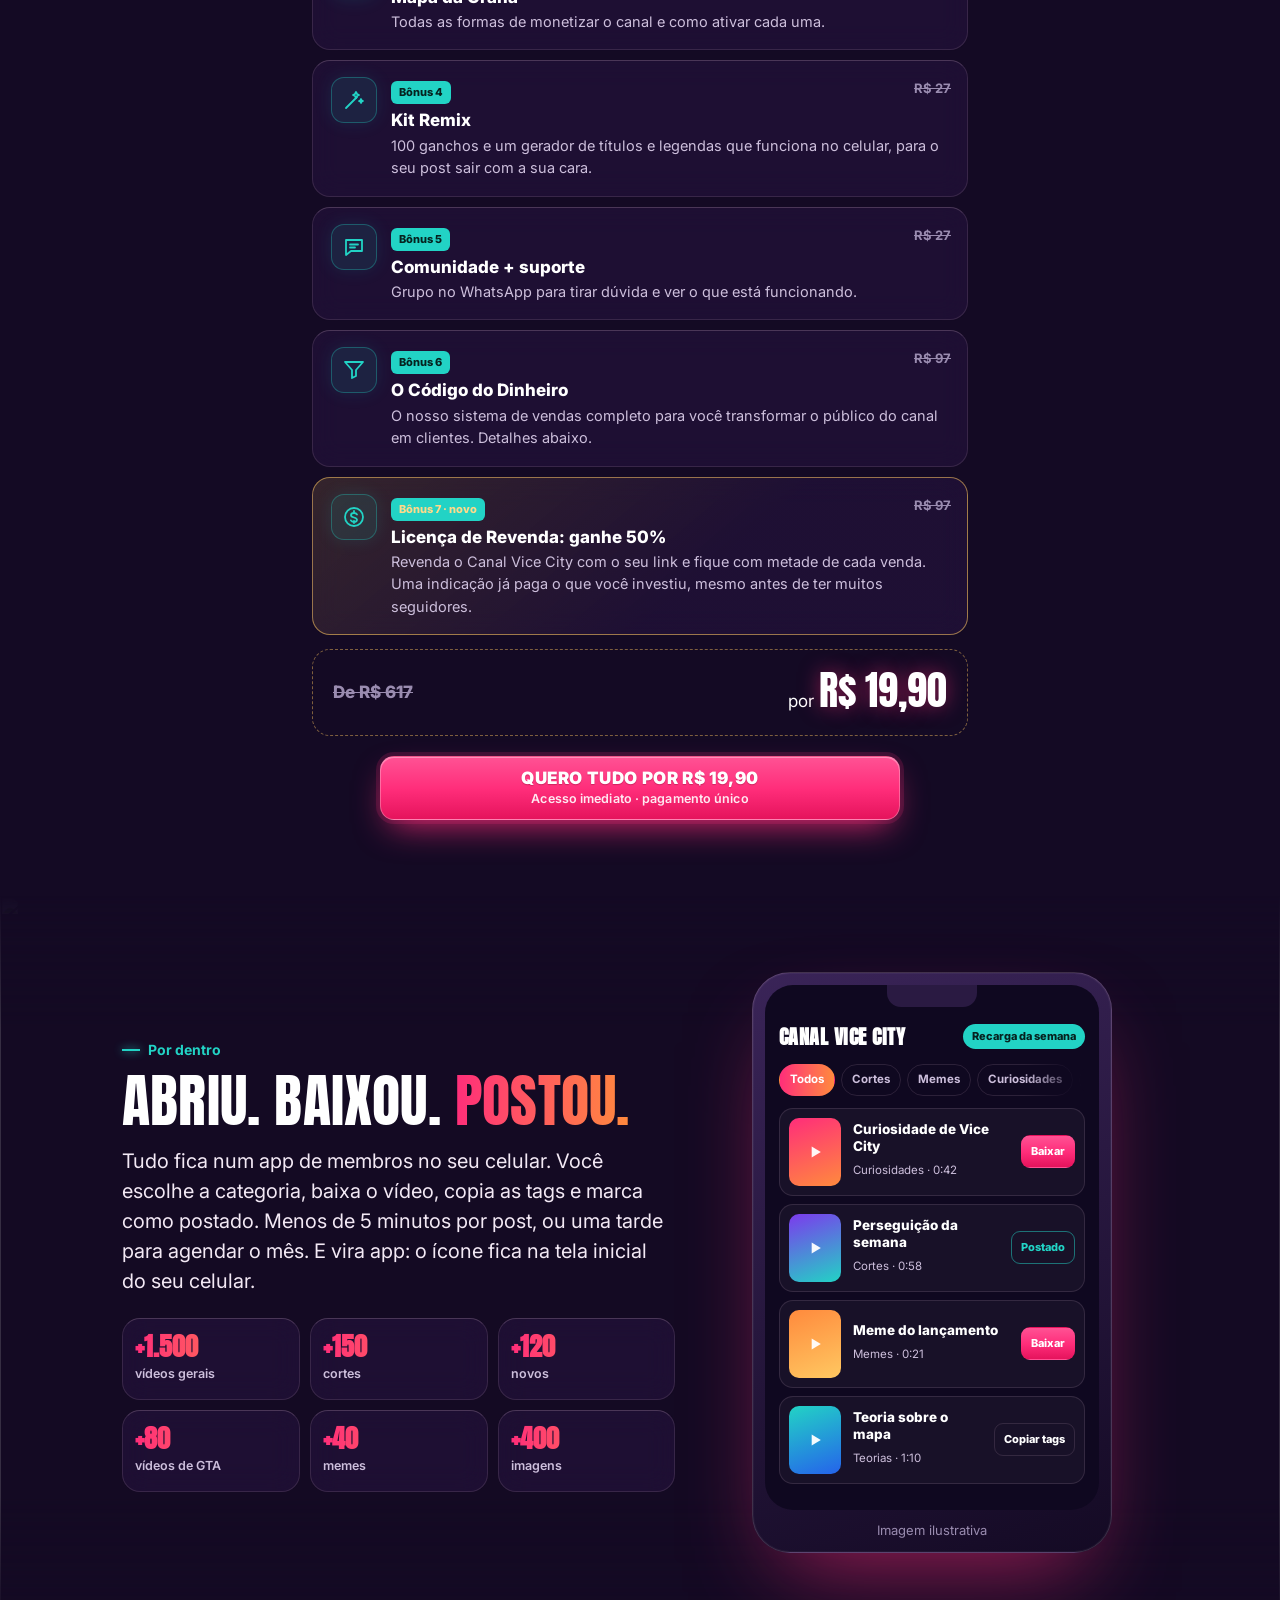
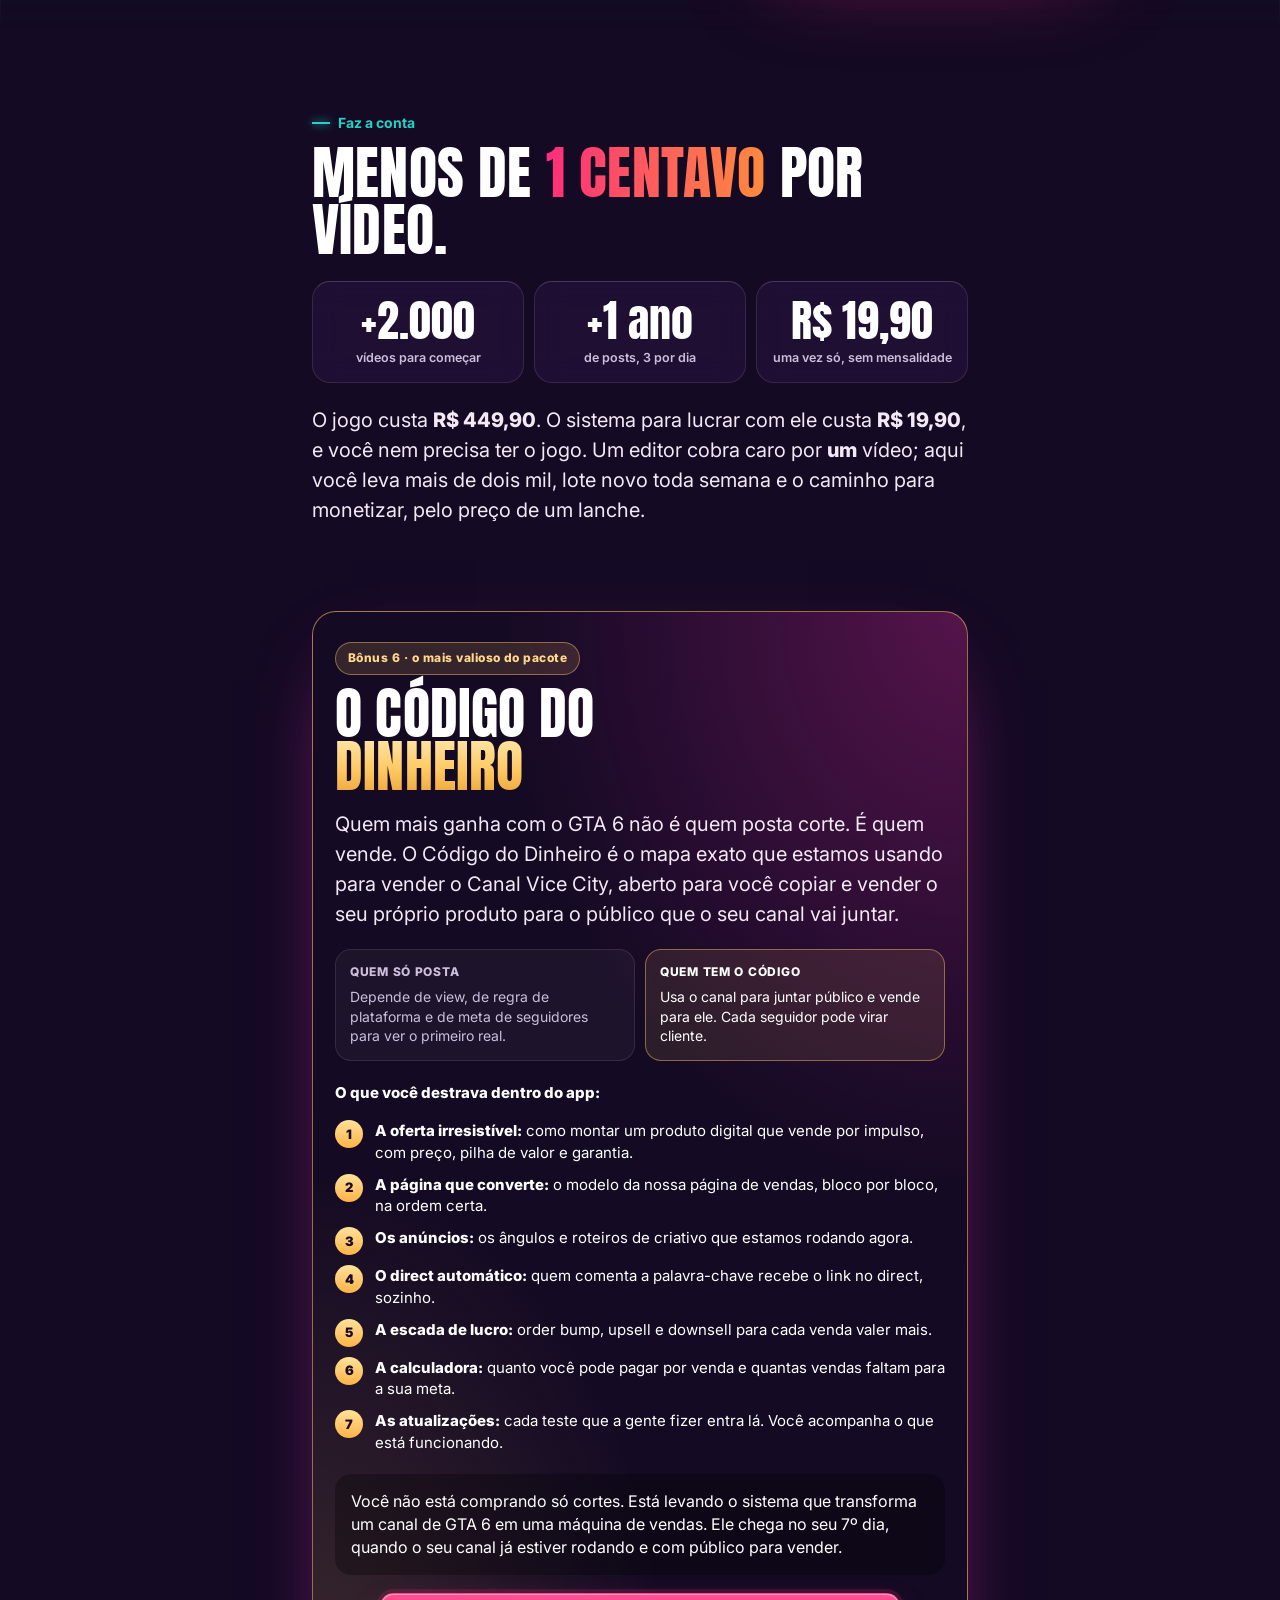
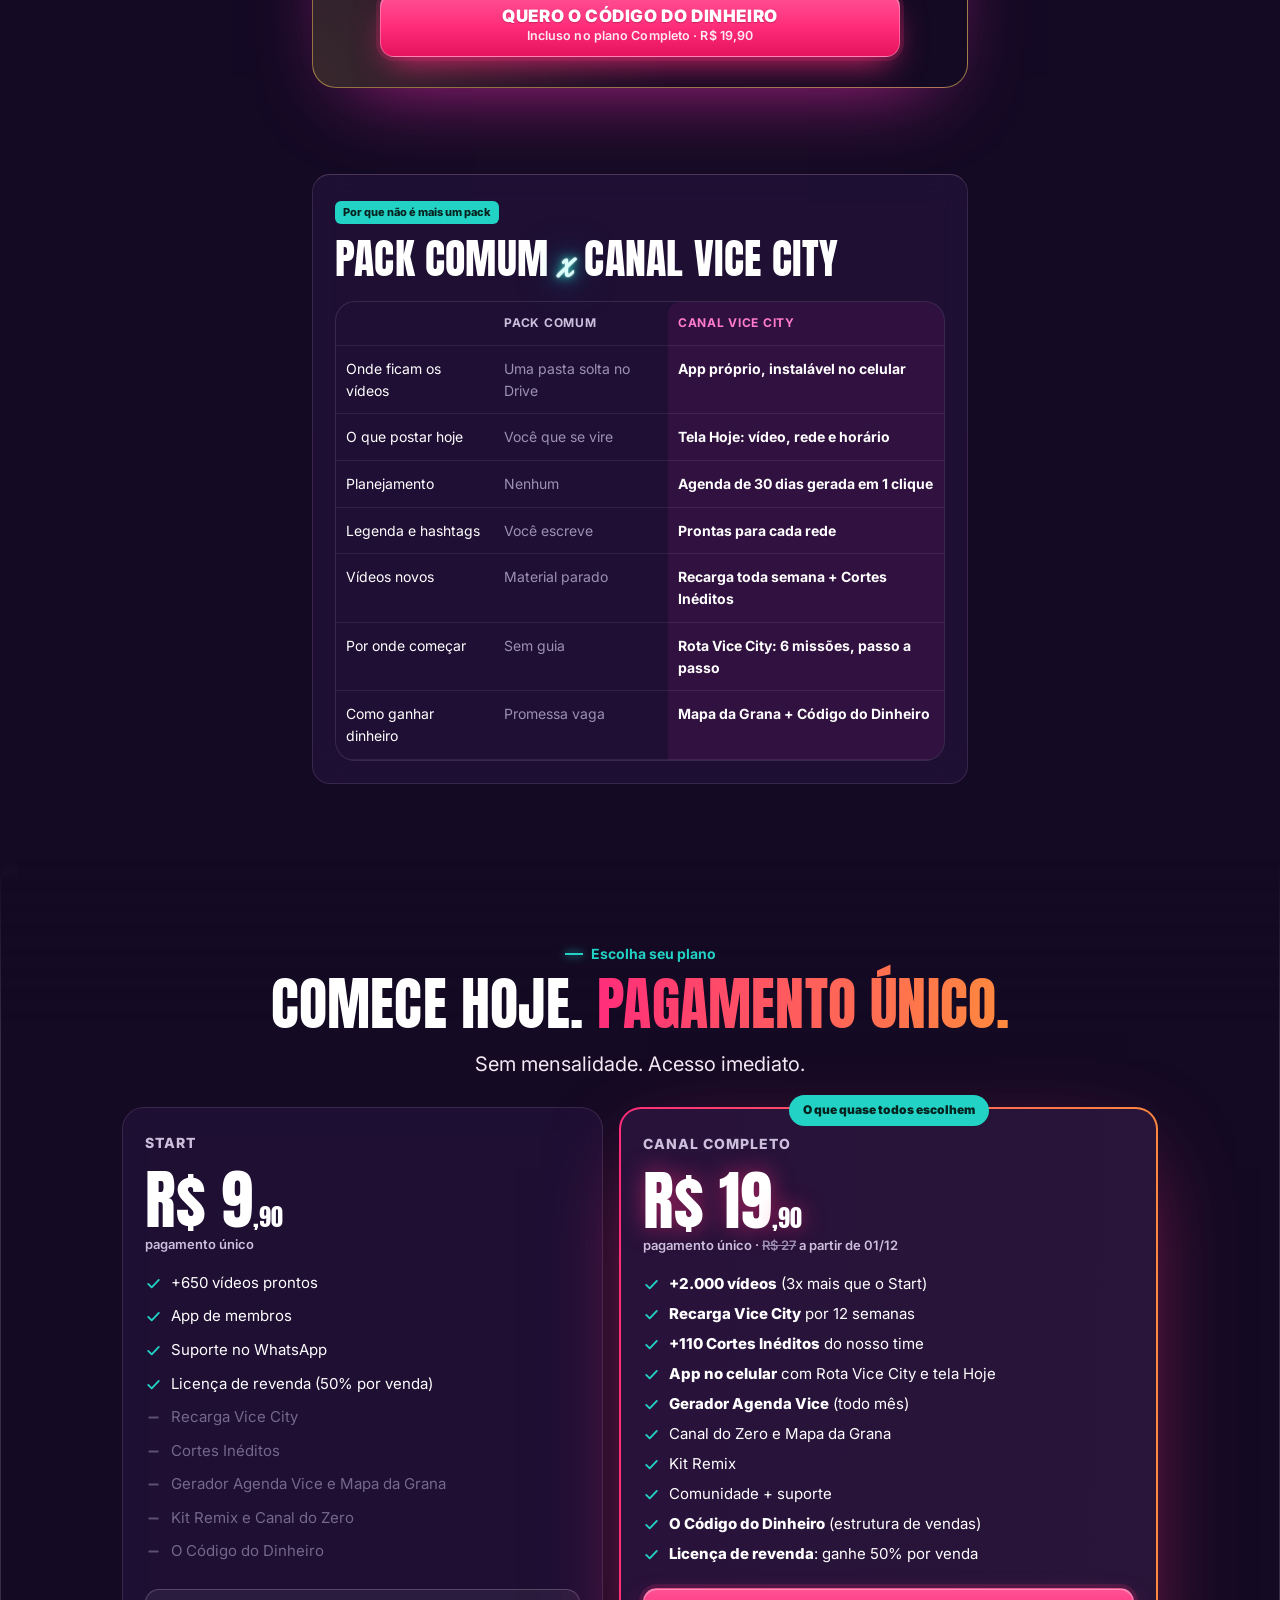
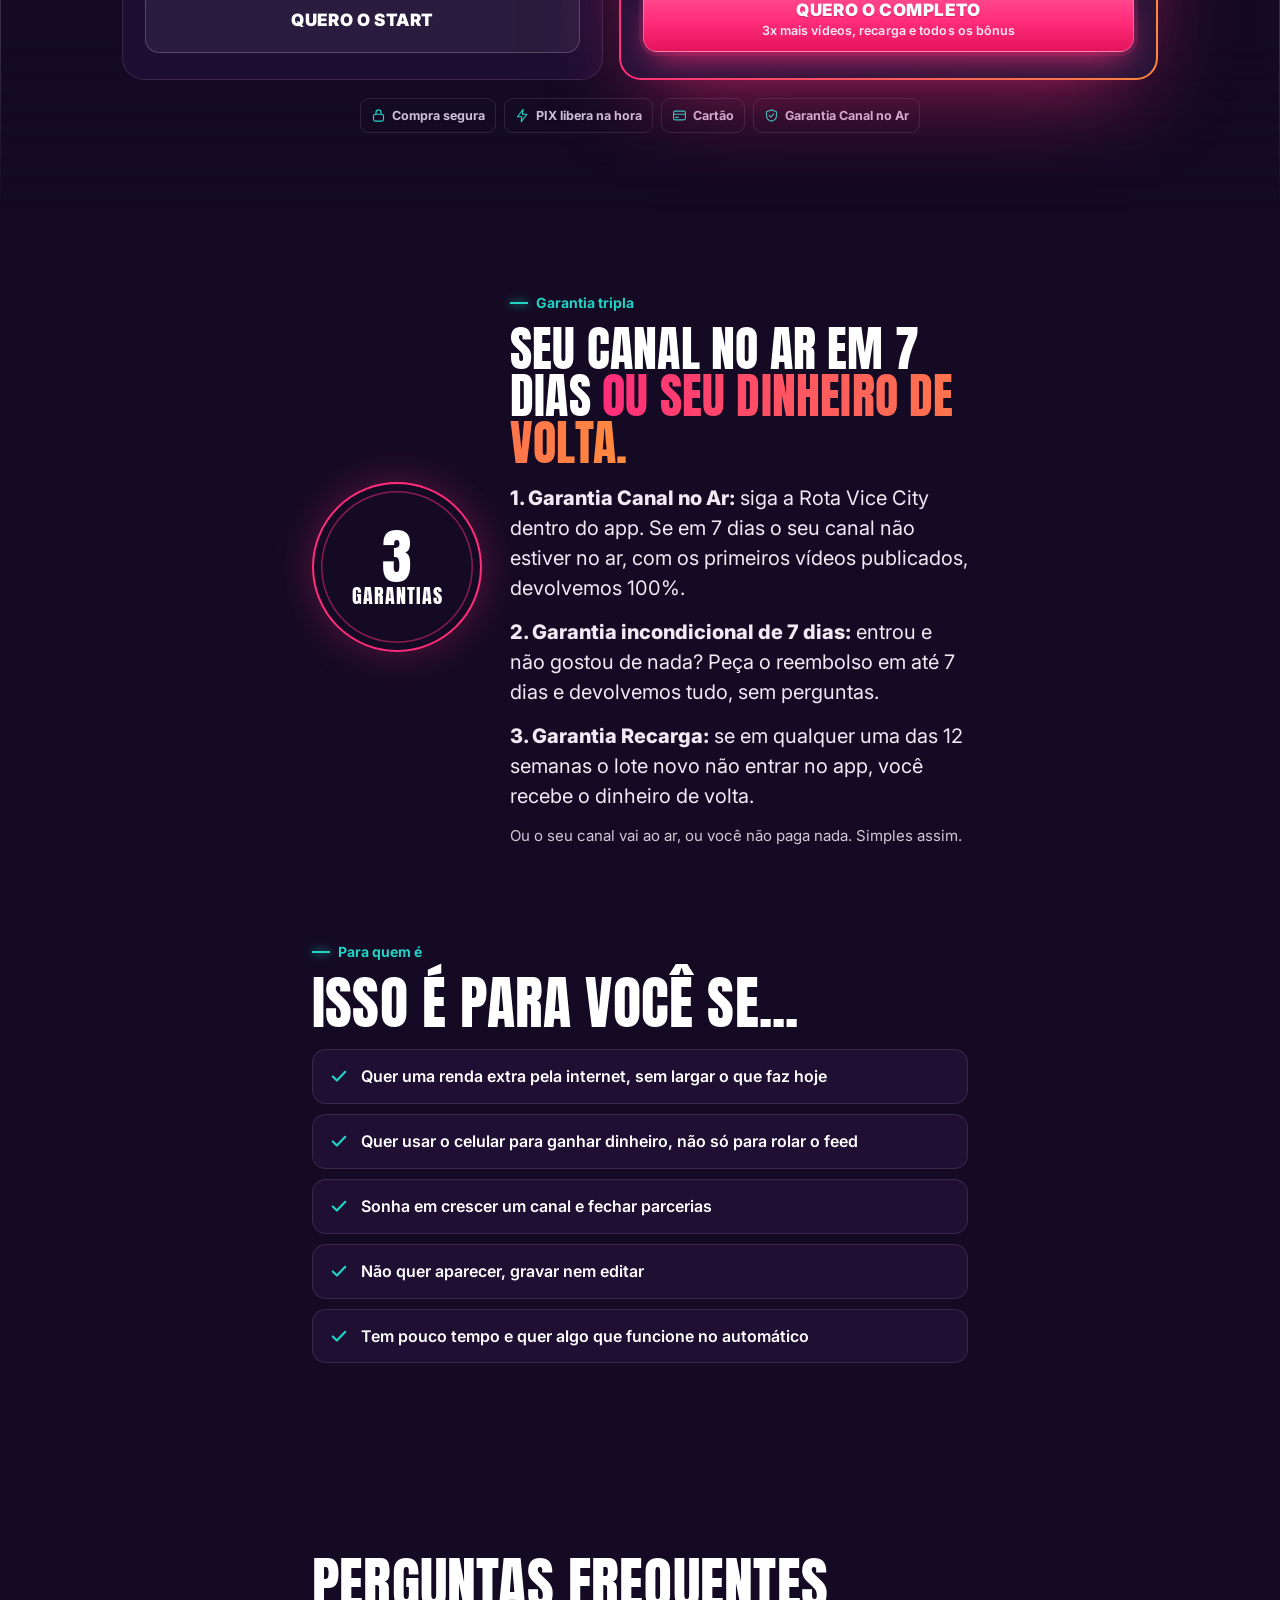
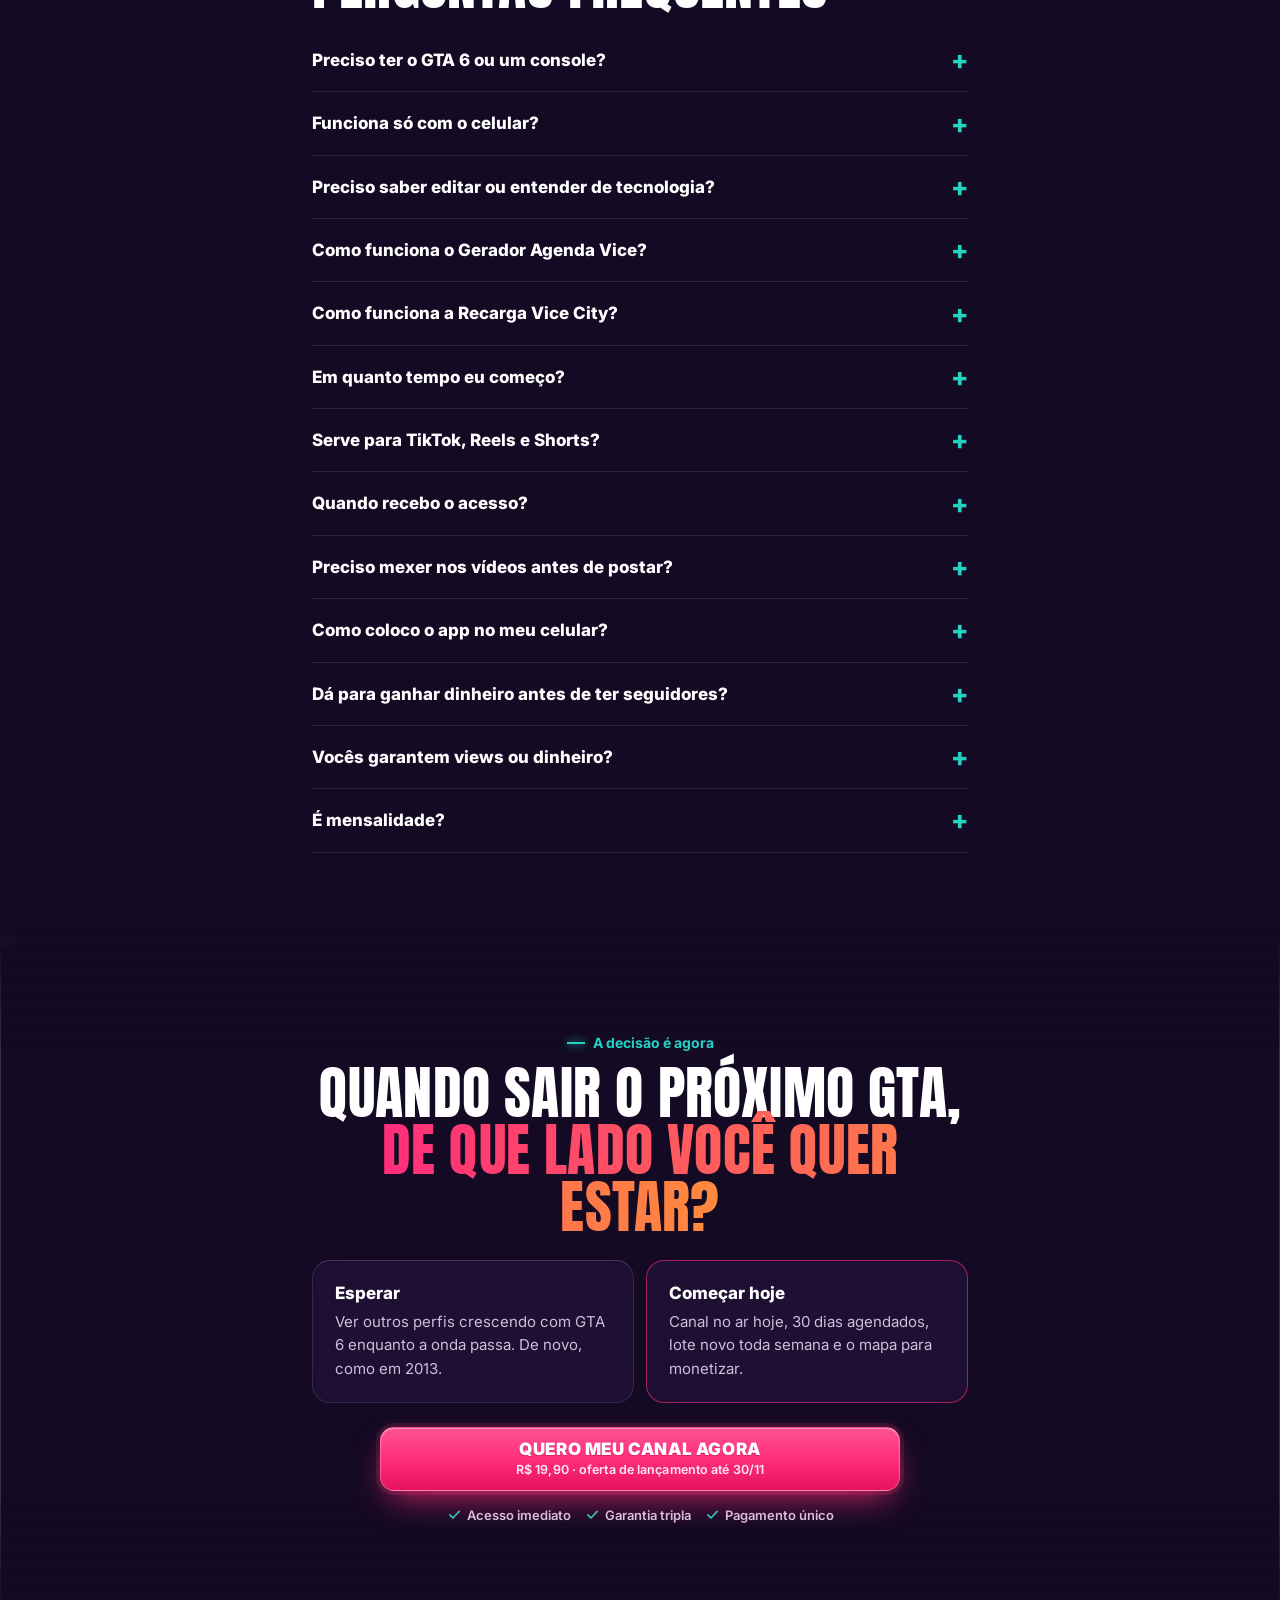
==== commit 5263fc3c: "Link de suporte no rodapé Co-Authored-By: Claude Opus 5.5 <noreply@anthropic.com> Claude-Session: ht" ====
--- a/index.html
+++ b/index.html
@@ -756,7 +756,7 @@
     <p>Não somos afiliados, patrocinados ou endossados pela Rockstar Games ou Take-Two Interactive. GTA e Grand Theft Auto são marcas de seus respectivos donos.</p>
     <p>Não há garantia de audiência, monetização ou renda. Resultados dependem da constância de cada pessoa e das regras de cada plataforma.</p>
     <p>Fotos: Unsplash. Ilustrações originais.</p>
-    <p><a href="/termos.html">Termos de uso</a> · <a href="/privacidade.html">Privacidade</a> · <a href="#SUPORTE">Suporte</a></p>
+    <p><a href="/termos.html">Termos de uso</a> · <a href="/privacidade.html">Privacidade</a> · <a href="https://wa.me/5522992112291?text=Ol%C3%A1%21%20Preciso%20de%20ajuda%20com%20o%20Canal%20Vice%20City" target="_blank" rel="noopener">Suporte</a></p>
   </div>
 </footer>
 
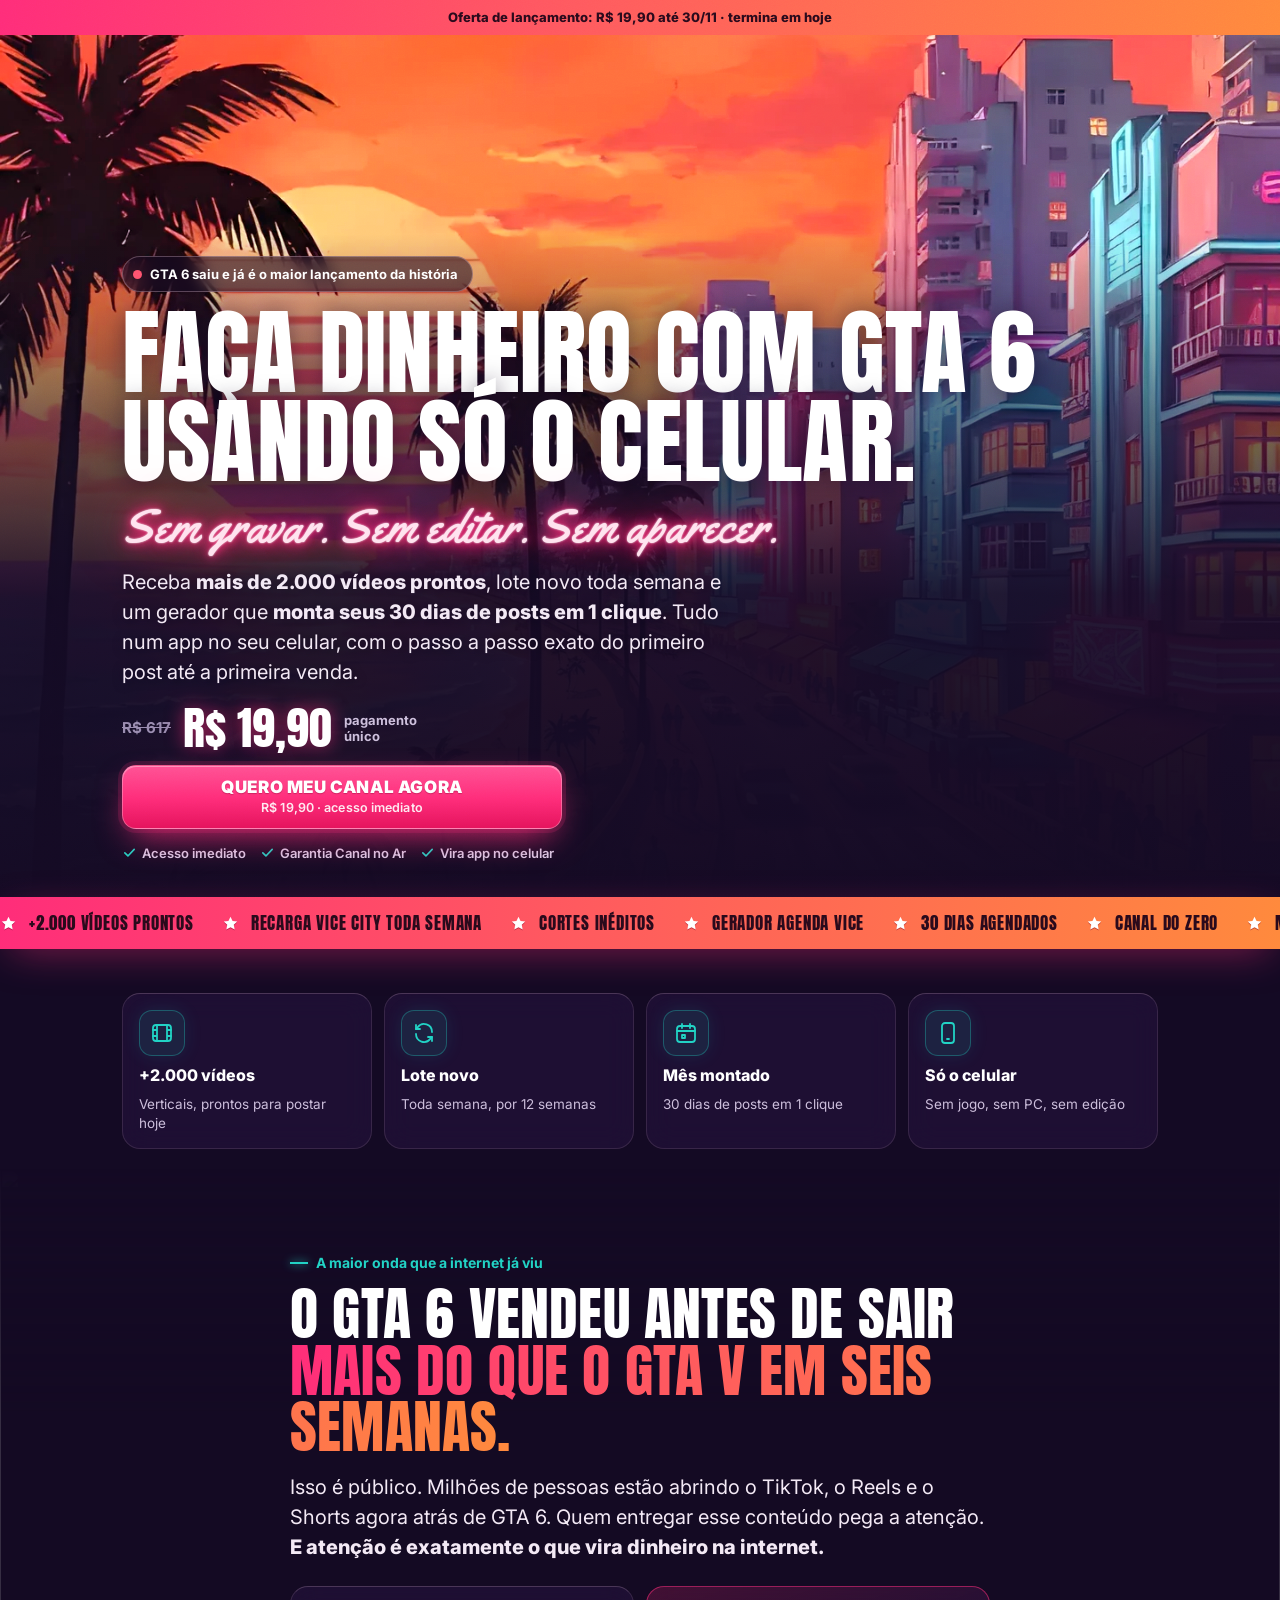
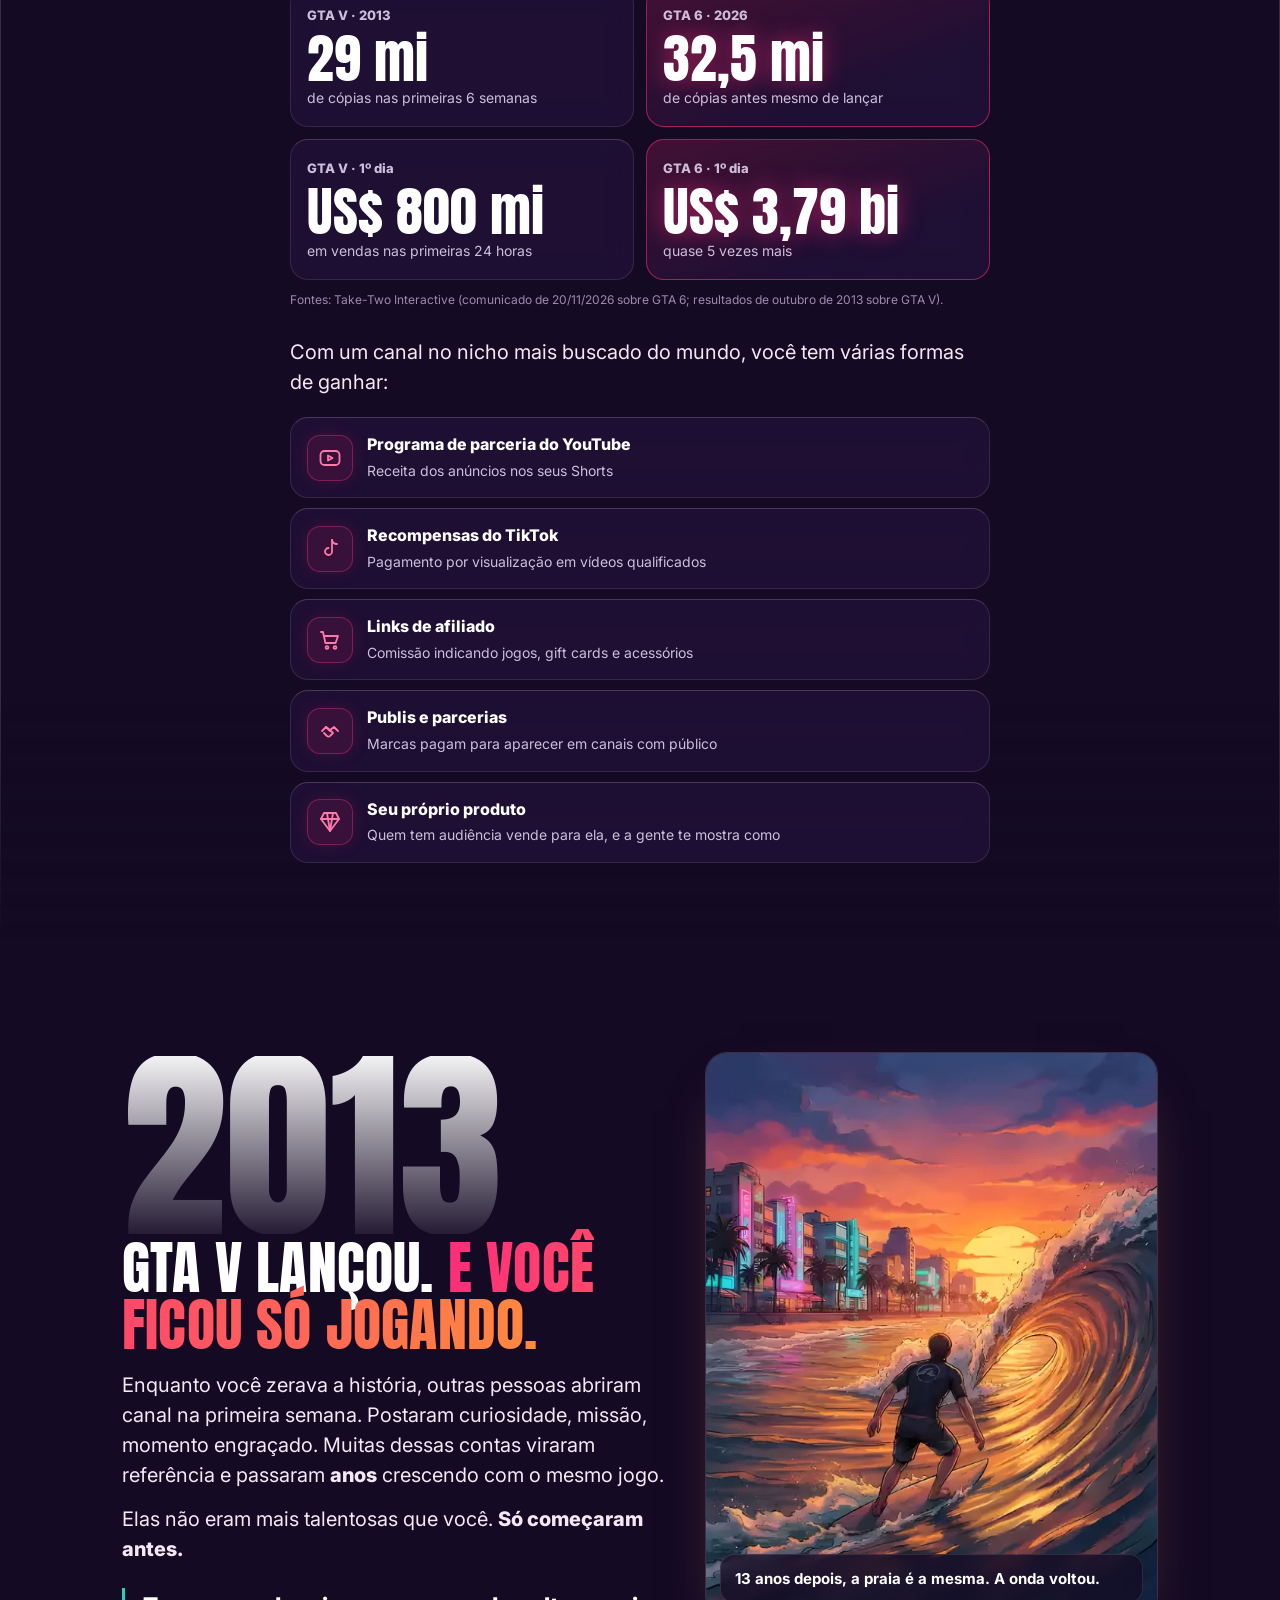
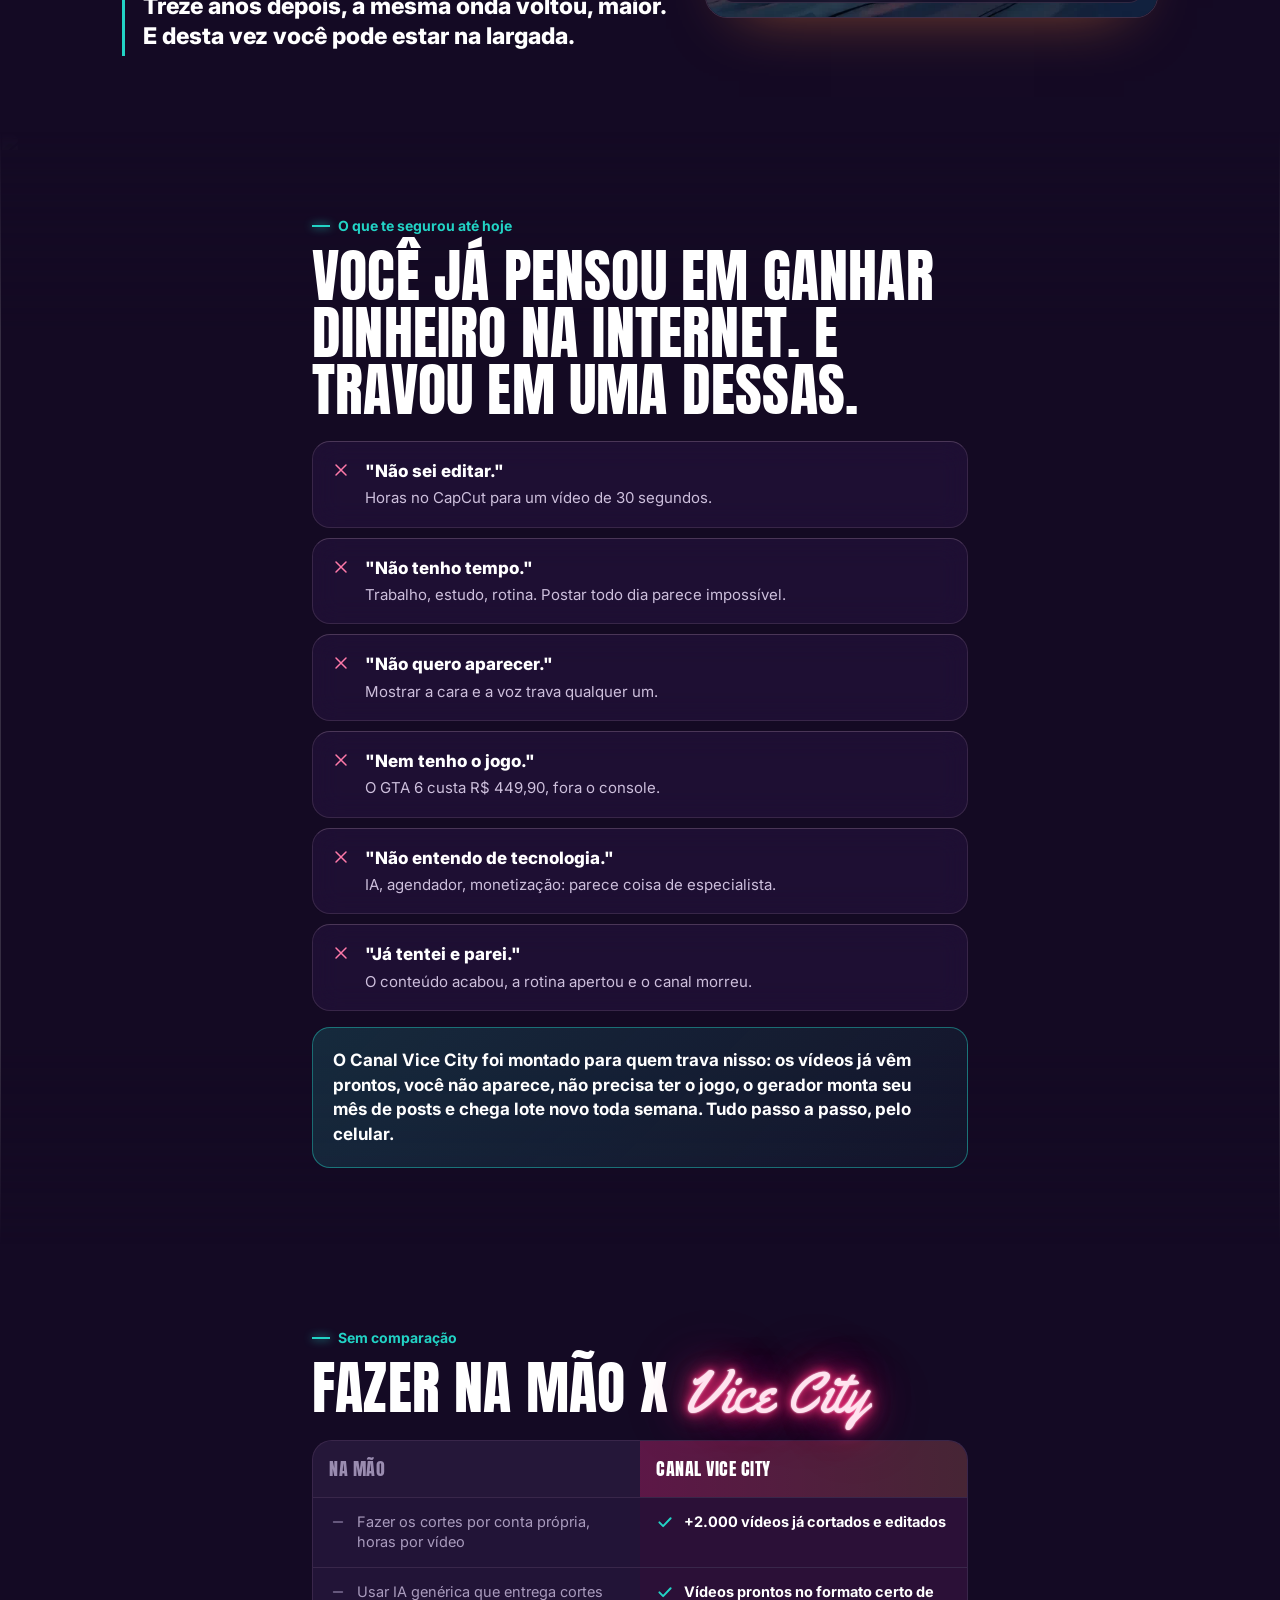
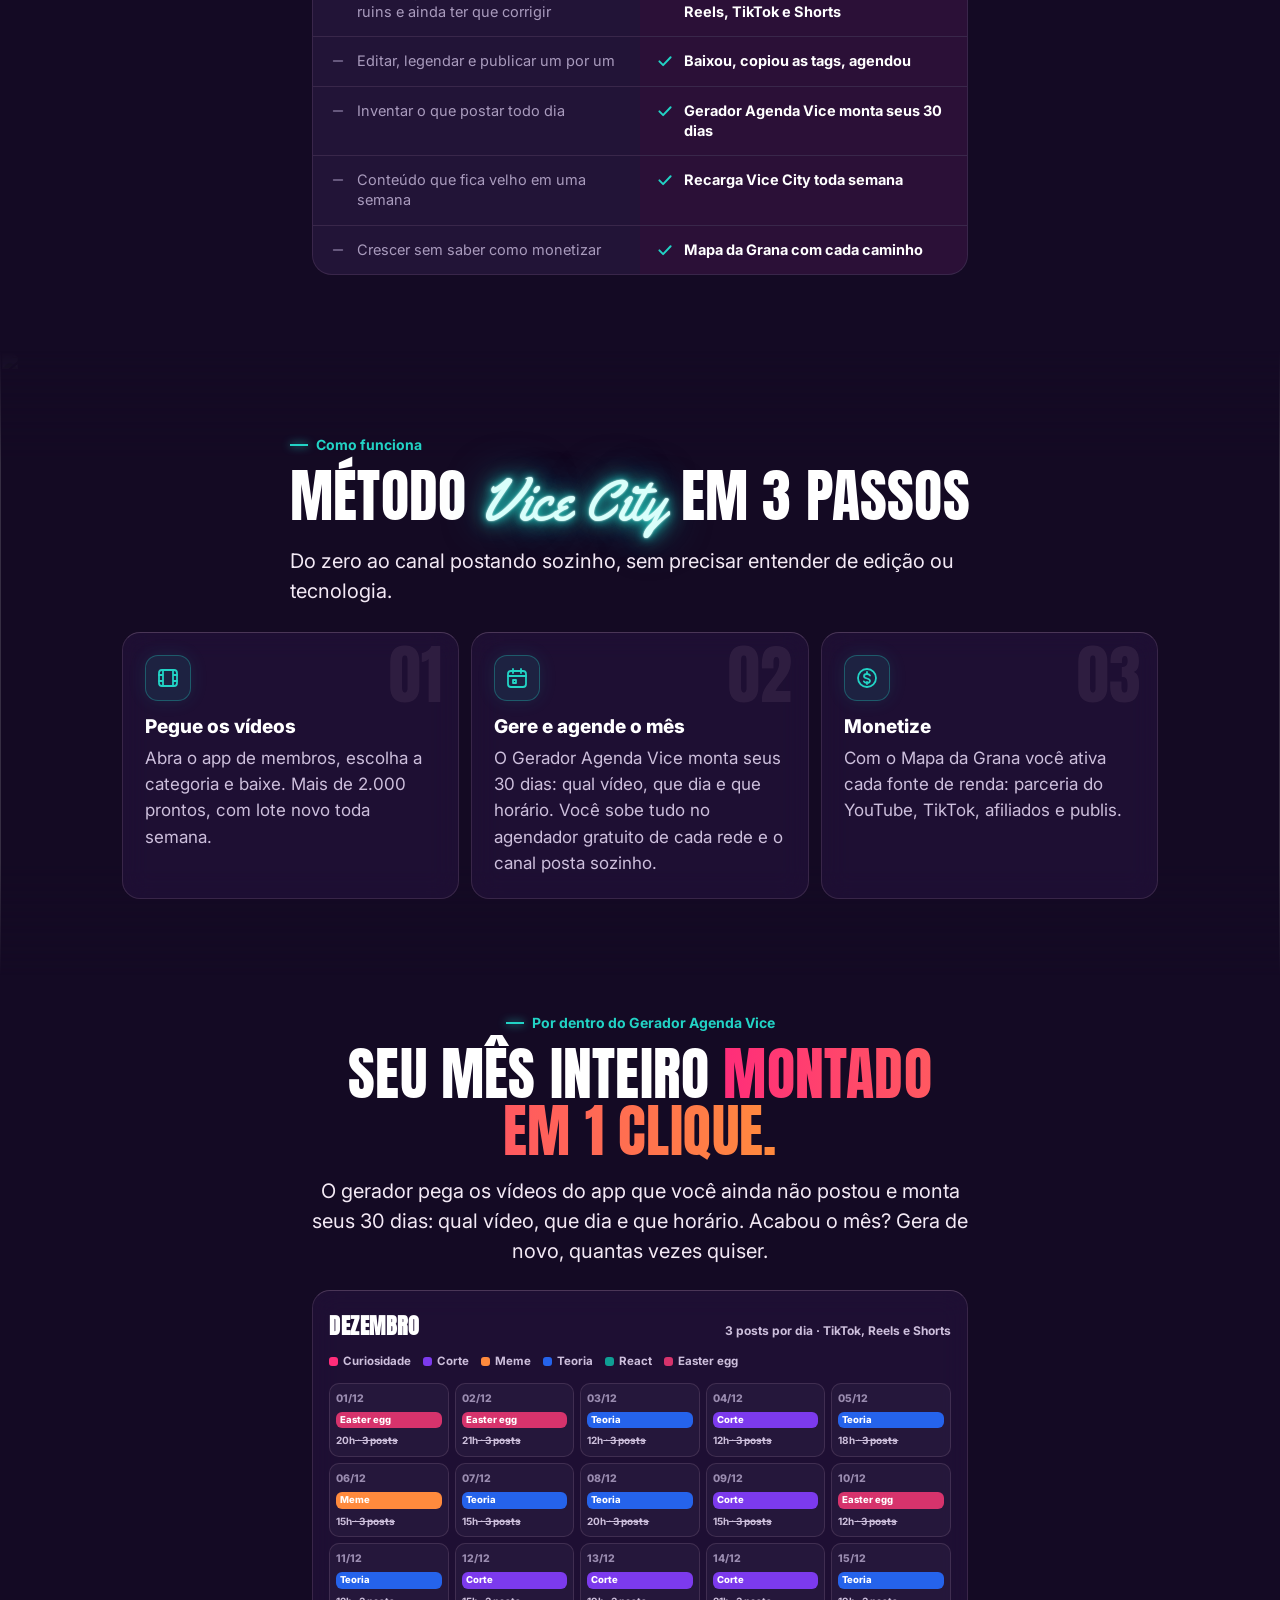
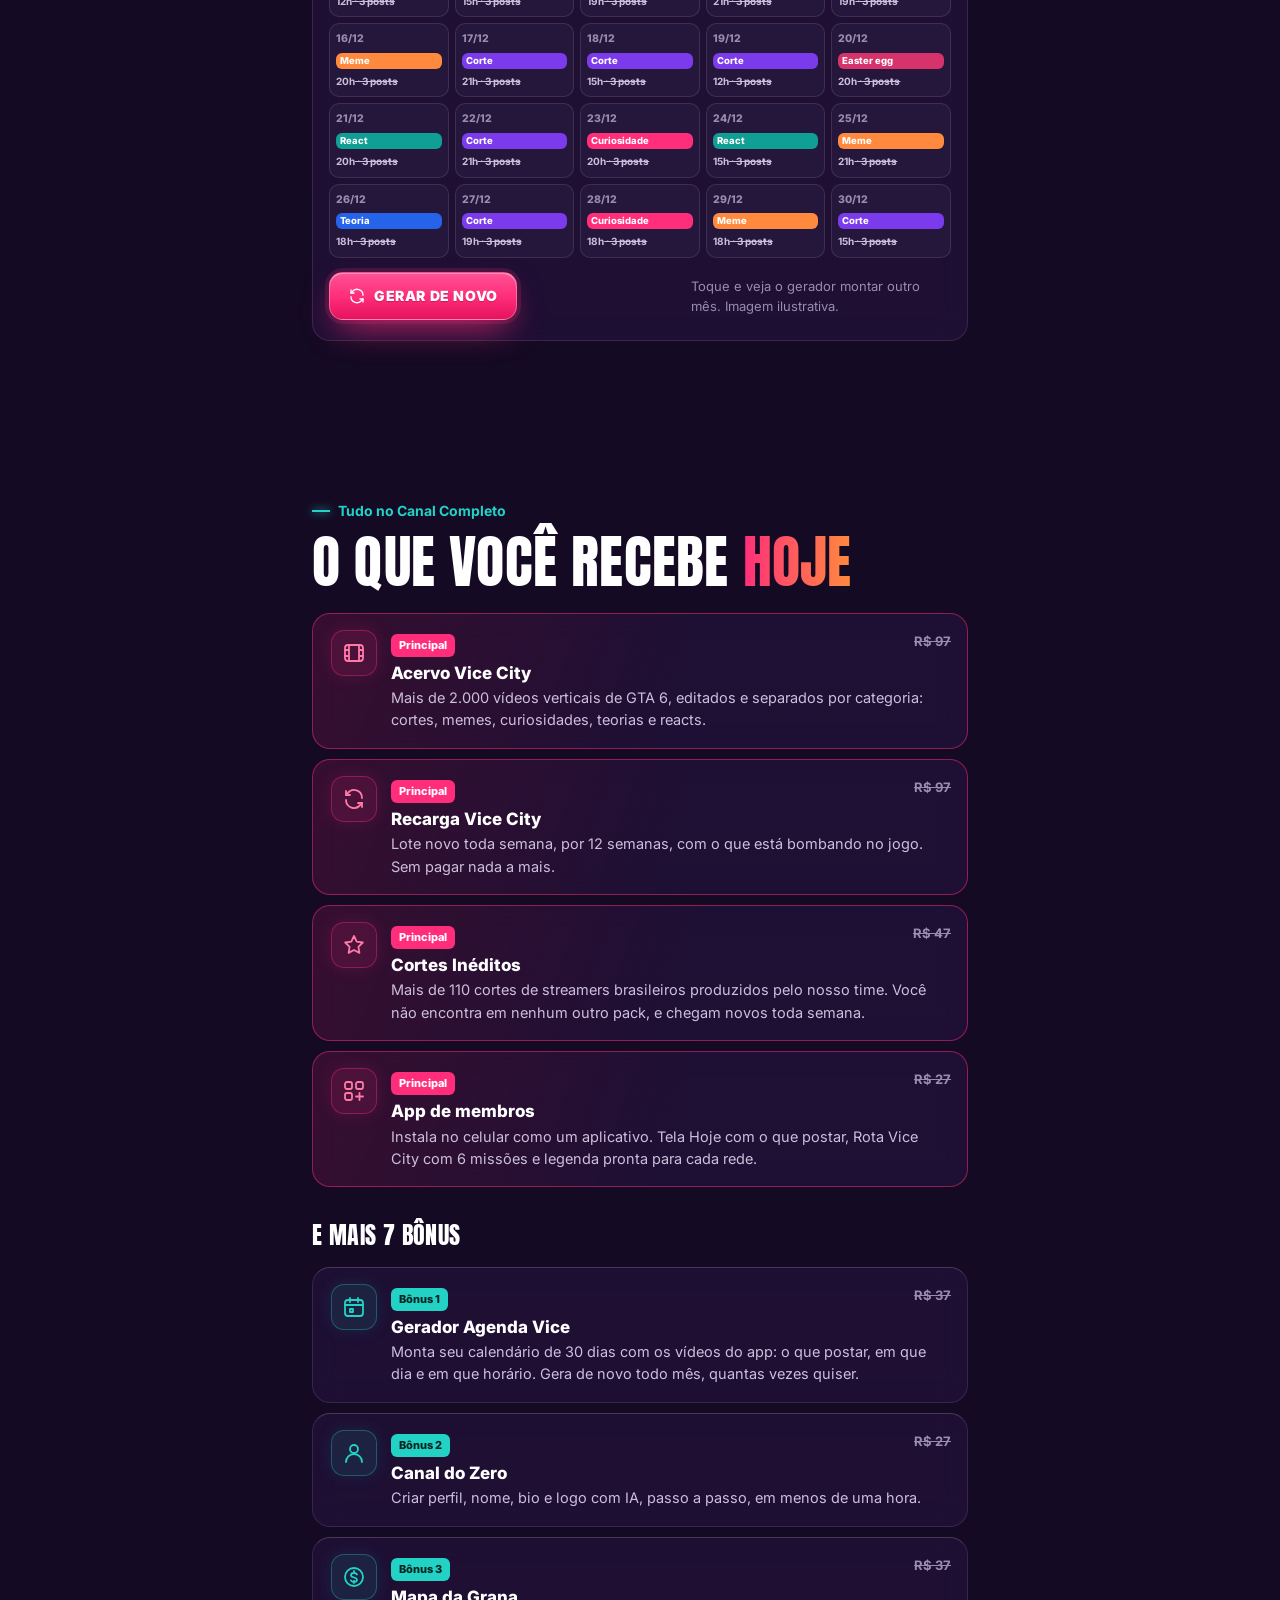
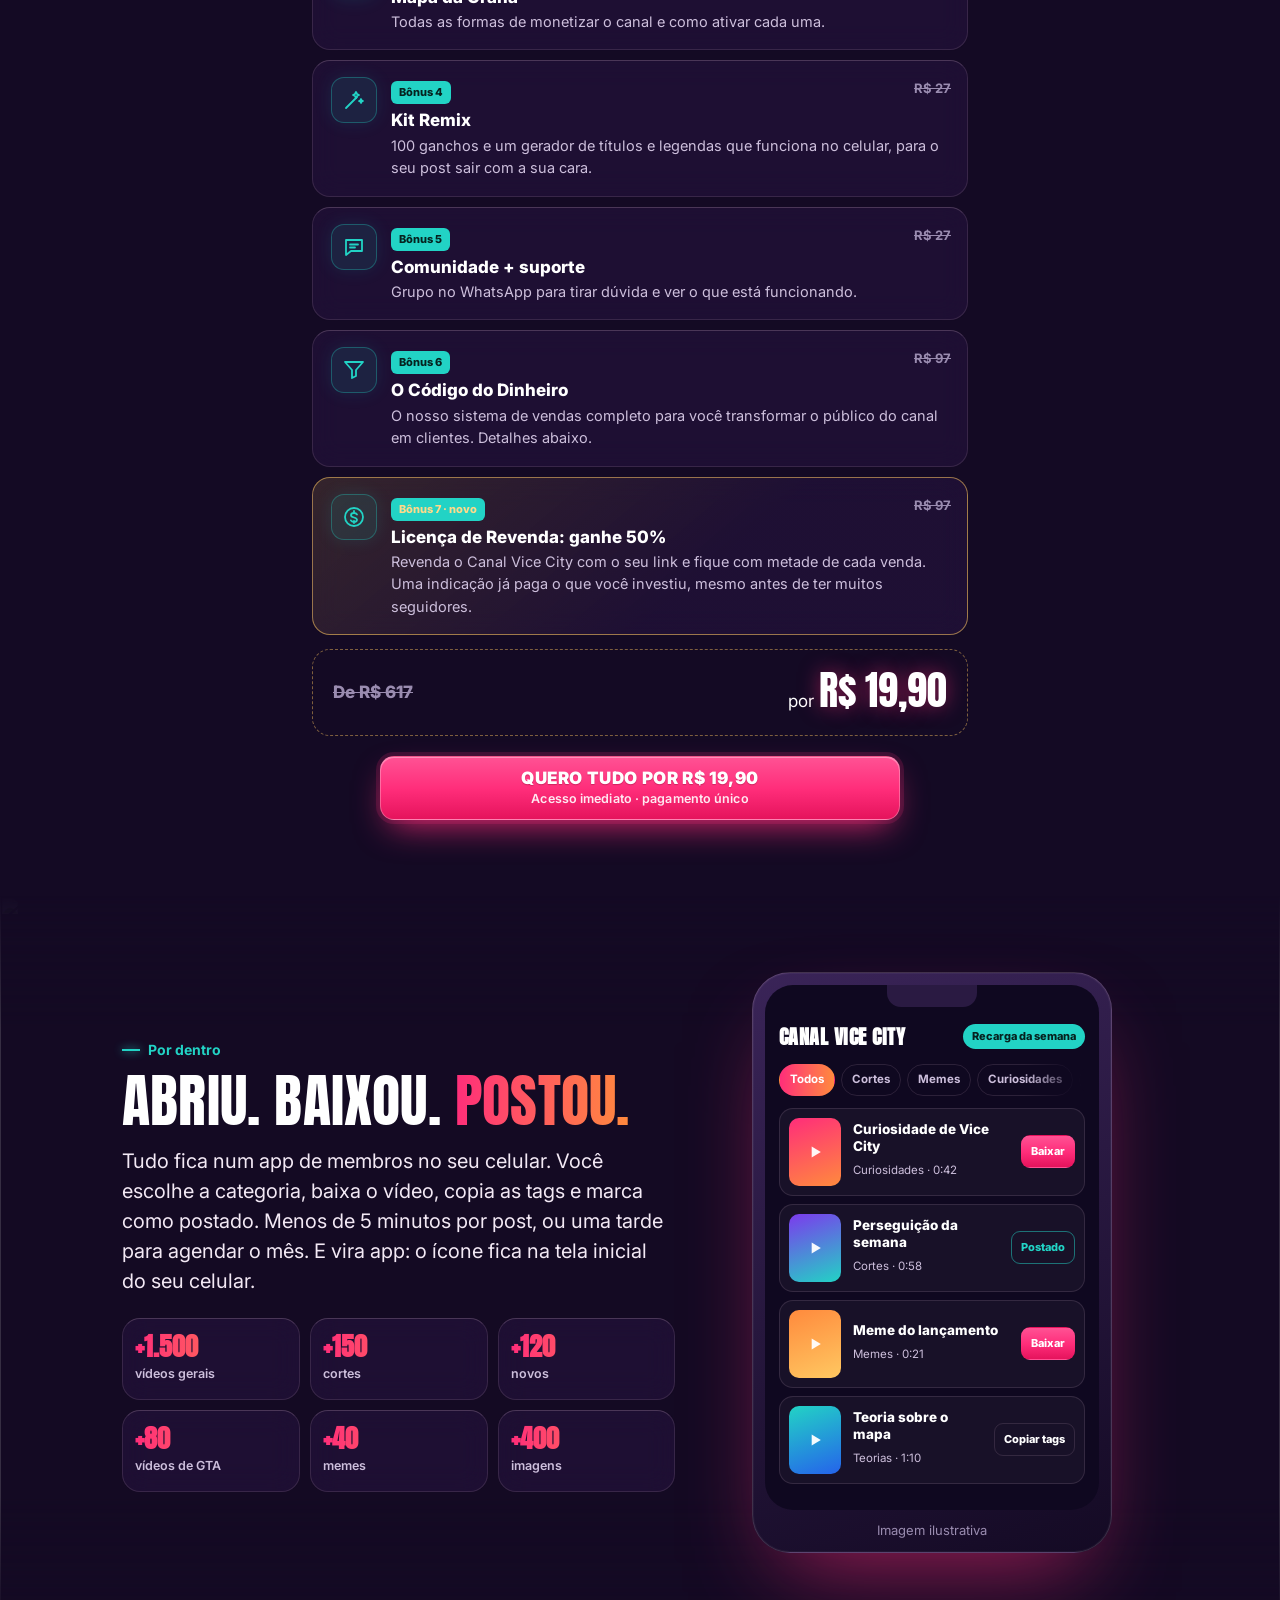
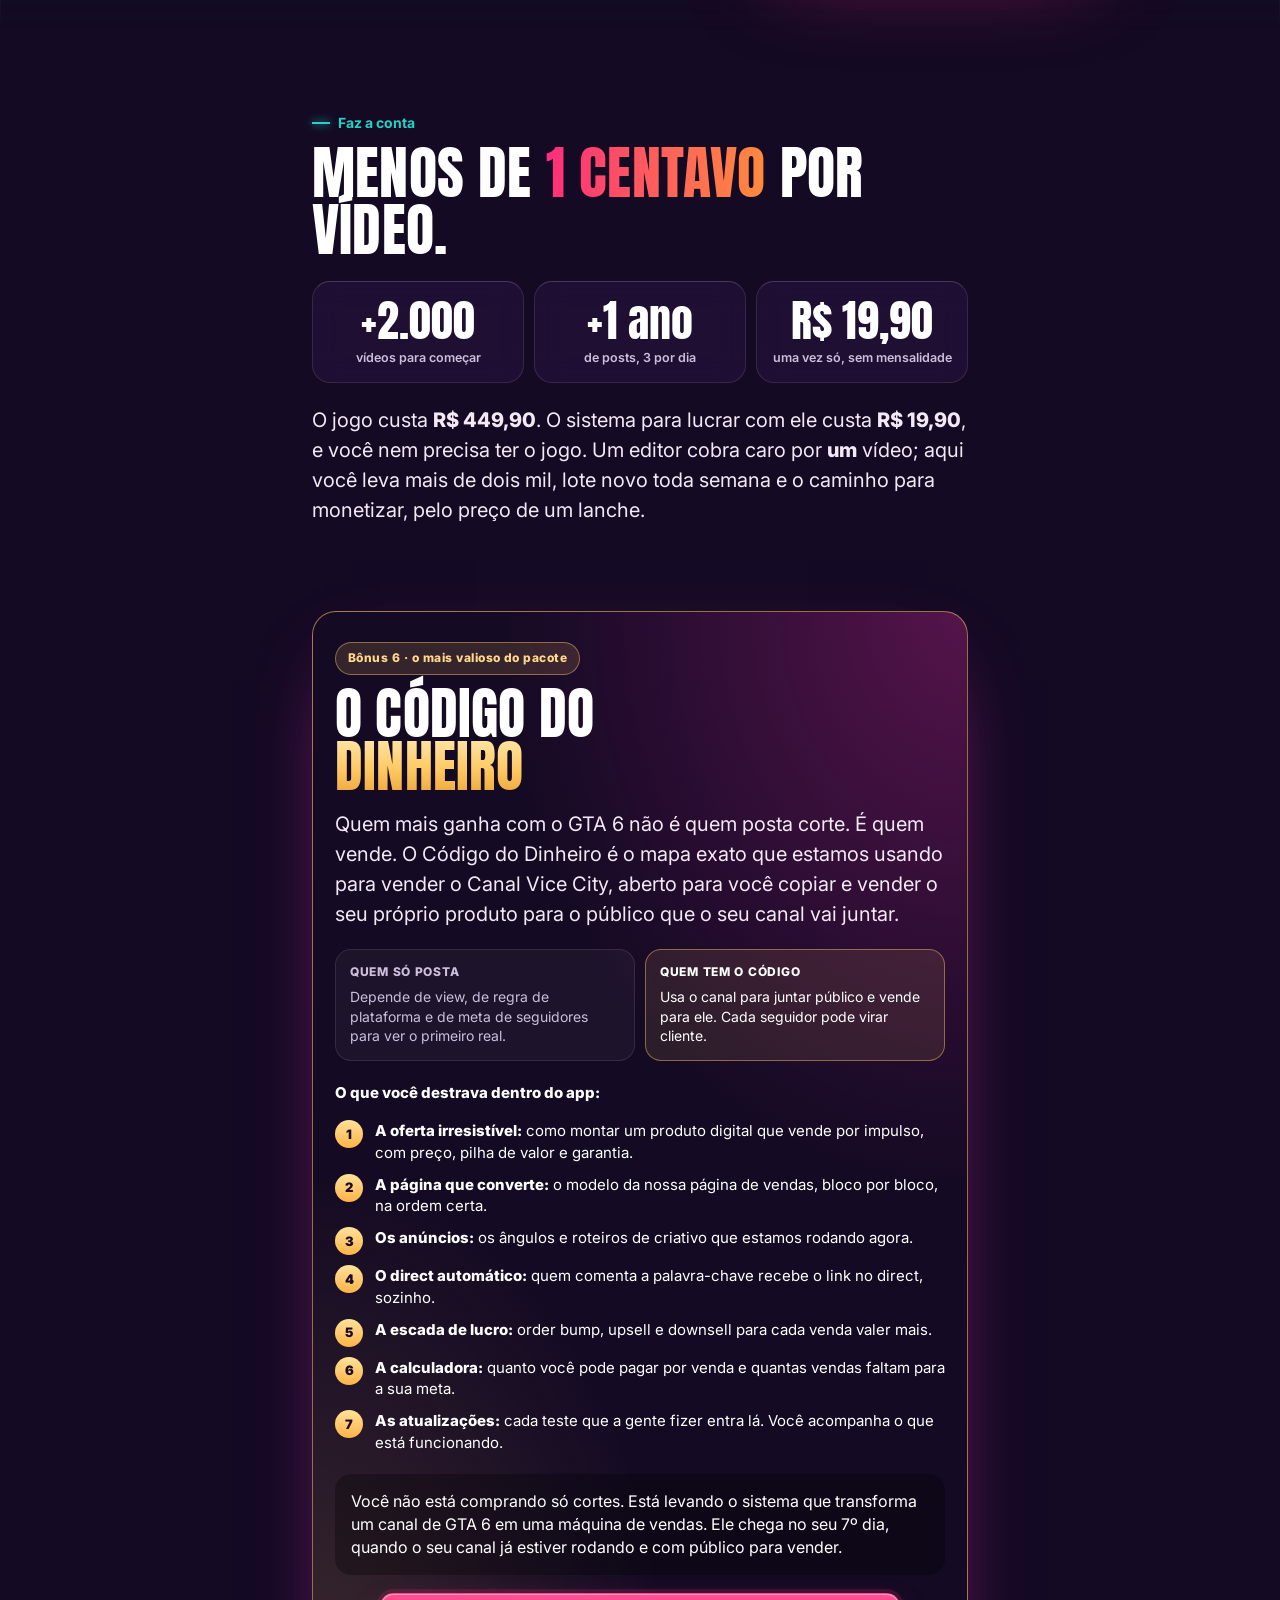
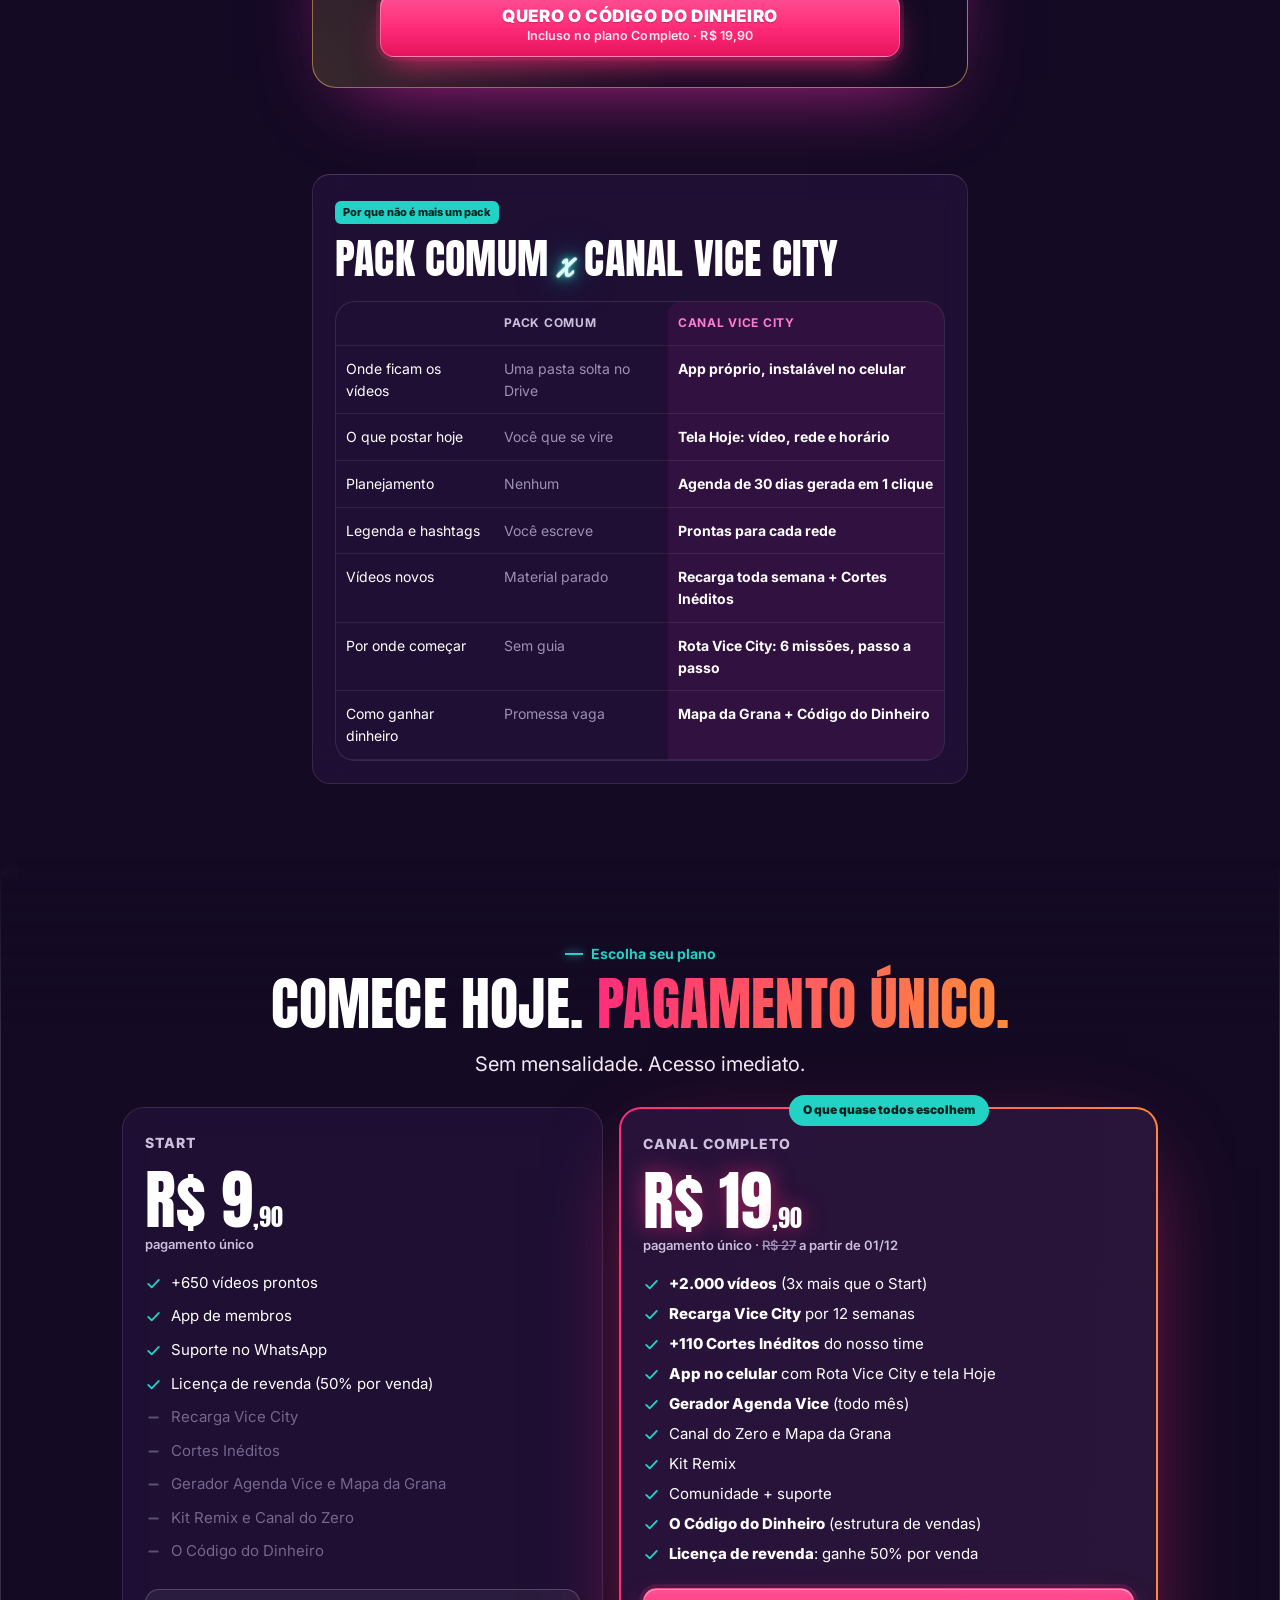
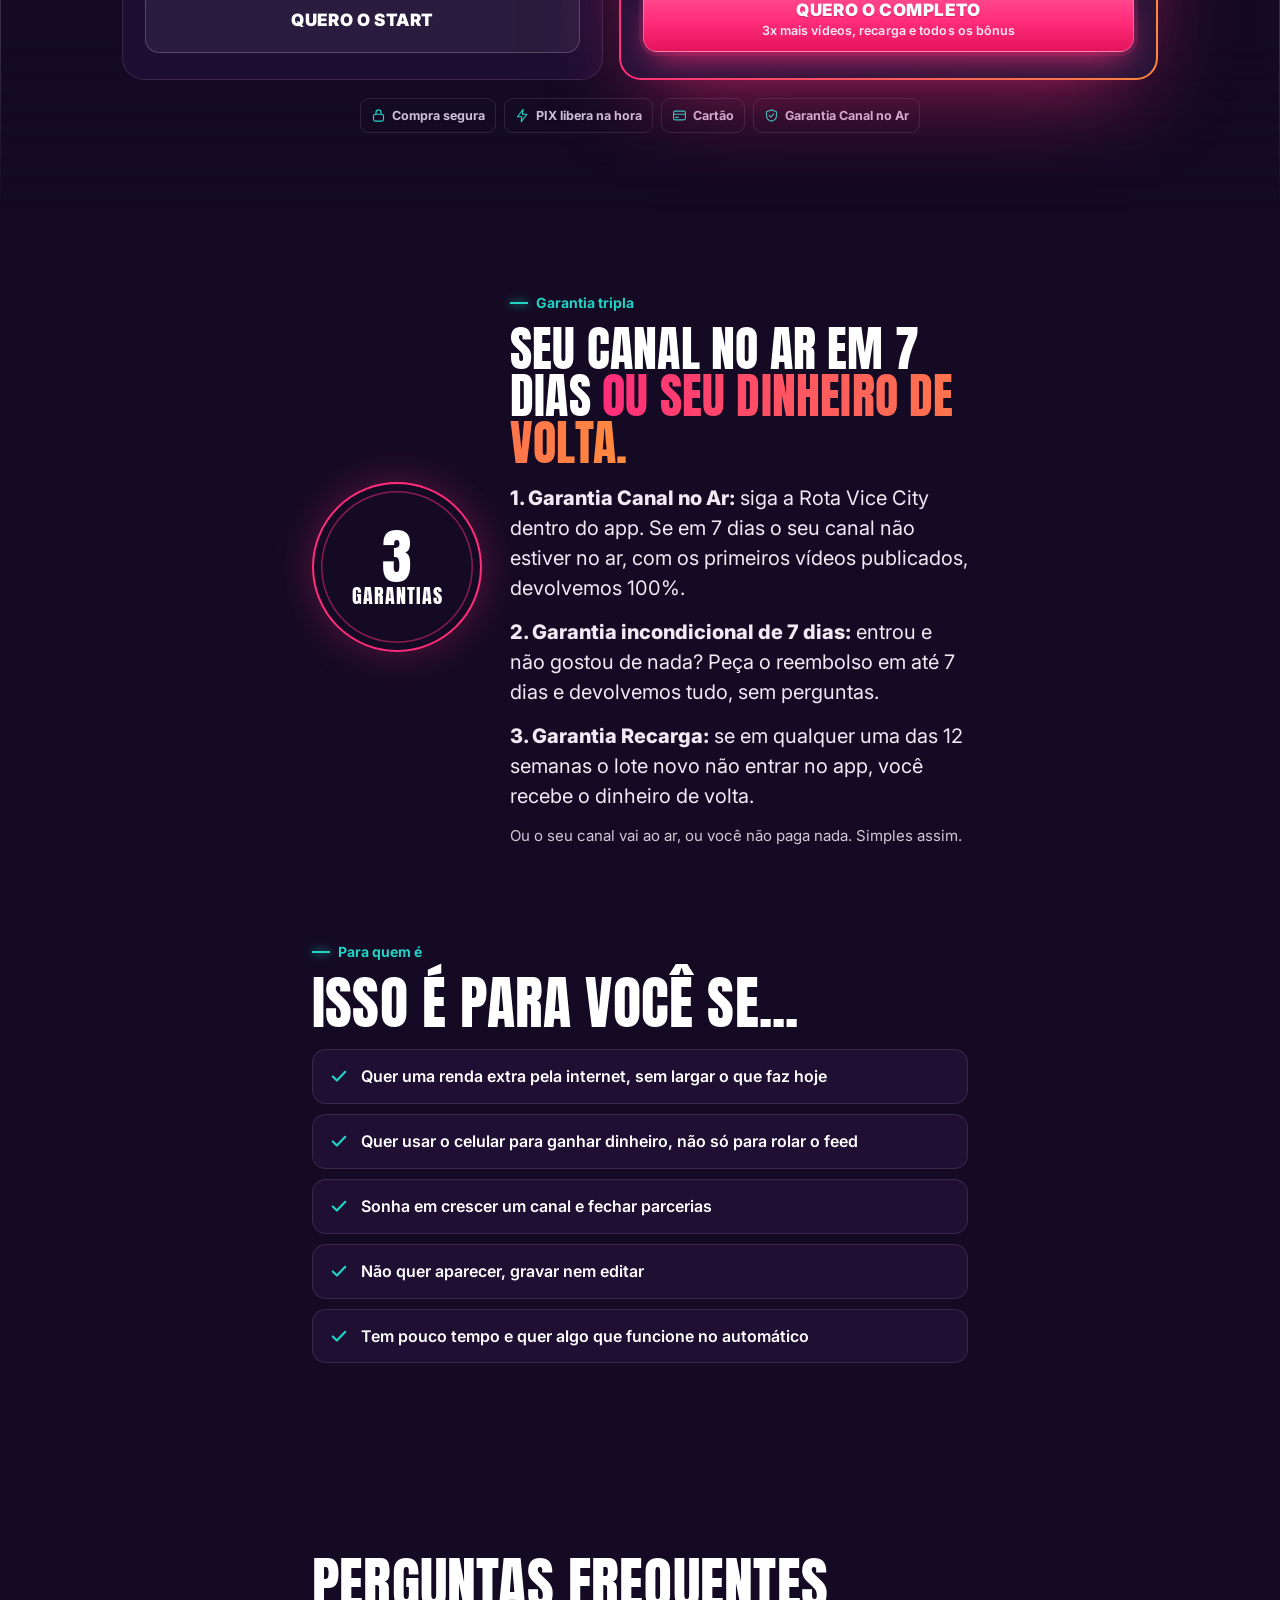
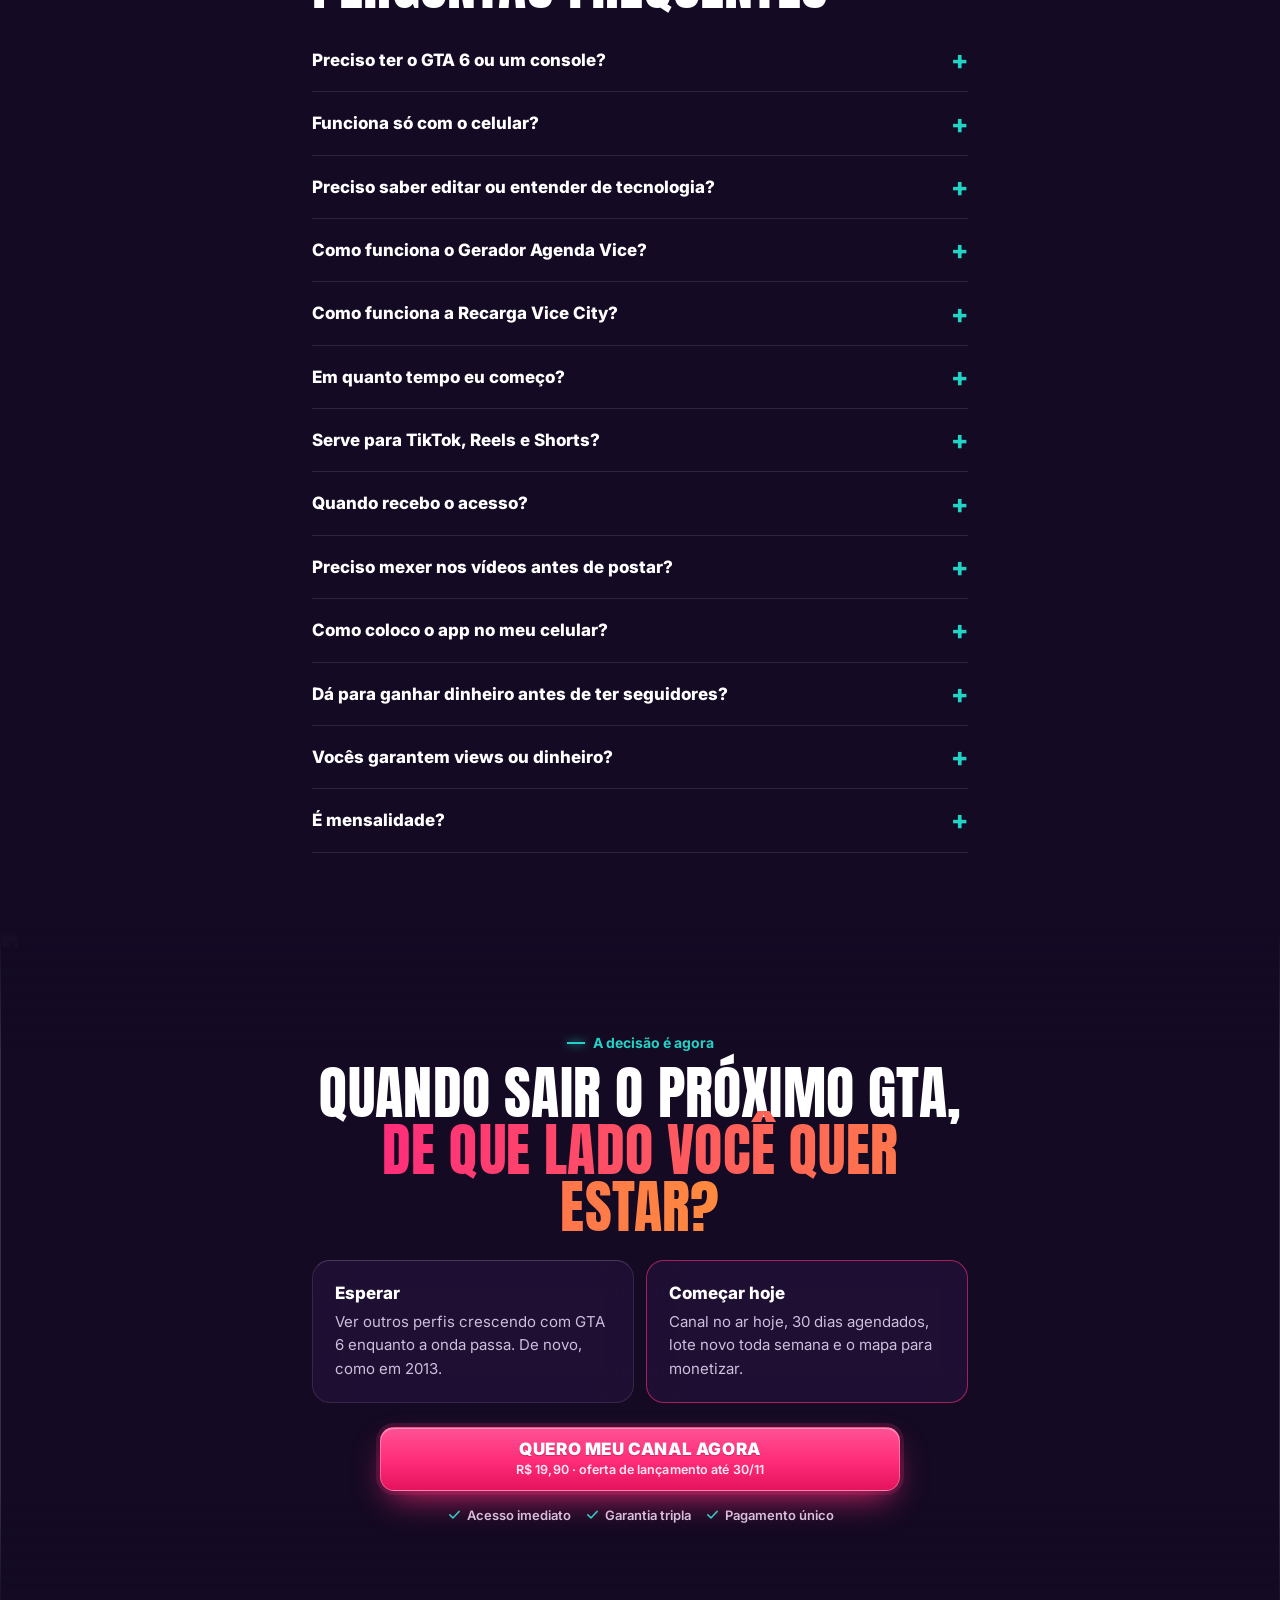
==== commit 7cab6cfd: "Landing: hero e surf em alta resolução (upscale IA), srcset e preload Co-Authored-By: Claude Opus 5." ====
--- a/index.html
+++ b/index.html
@@ -4,6 +4,7 @@
 <meta charset="utf-8">
 <meta name="viewport" content="width=device-width, initial-scale=1, maximum-scale=1, viewport-fit=cover">
 <title>Canal Vice City · Faça dinheiro com GTA 6 usando só o celular</title>
+<link rel="preload" as="image" href="/img/hero-1440.webp" imagesrcset="/img/hero-720.webp 720w, /img/hero-1440.webp 1440w" imagesizes="100vw" fetchpriority="high">
 <meta name="description" content="Mais de 2.000 vídeos de GTA 6 prontos, lote novo toda semana e 30 dias de posts agendados de uma vez. Sem gravar, sem editar, sem aparecer. R$ 19,90.">
 <meta name="theme-color" content="#140a24">
 <meta property="og:title" content="Canal Vice City · Faça dinheiro com GTA 6 usando só o celular">
@@ -74,7 +75,7 @@
 
 /* fotos */
 .photo{position:absolute;inset:0;z-index:0;overflow:hidden;-webkit-mask-image:linear-gradient(180deg,transparent 0,#000 18%,#000 82%,transparent 100%);mask-image:linear-gradient(180deg,transparent 0,#000 18%,#000 82%,transparent 100%)}
-.photo img{width:100%;height:100%;object-fit:cover;color:transparent;font-size:0;filter:saturate(1.3)}
+.photo img{width:100%;height:100%;object-fit:cover;color:transparent;font-size:0;filter:saturate(1.15)}
 .photo:after{content:"";position:absolute;inset:0;background:rgba(20,10,36,.8)}
 .on-photo{position:relative;z-index:3}
 
@@ -355,7 +356,7 @@
 
 <!-- HERO -->
 <header class="hero">
-  <div class="photo"><img src="[data-uri]" alt="Ilustração de avenida à beira-mar ao pôr do sol com palmeiras, neon e carro conversível" fetchpriority="high"></div>
+  <div class="photo"><img src="/img/hero-1440.webp" srcset="/img/hero-720.webp 720w, /img/hero-1440.webp 1440w" sizes="100vw" fetchpriority="high" decoding="async" alt="Ilustração de avenida à beira-mar ao pôr do sol com palmeiras, neon e carro conversível" fetchpriority="high"></div>
   <div class="wrap on-photo">
     <div class="tag-live"><span class="dot"></span>GTA 6 saiu e já é o maior lançamento da história</div>
     <h1>Faça dinheiro com GTA 6 usando só o celular.<span class="script">Sem gravar. Sem editar. Sem aparecer.</span></h1>
@@ -420,7 +421,7 @@
         <p class="lead">Elas não eram mais talentosas que você. <b>Só começaram antes.</b></p>
         <div class="quote">Treze anos depois, a mesma onda voltou, maior. E desta vez você pode estar na largada.</div>
       </div>
-      <div class="split-img"><img src="[data-uri]" alt="Ilustração de surfista pegando uma onda gigante ao pôr do sol em frente a uma cidade neon" loading="lazy"><div class="cap">13 anos depois, a praia é a mesma. A onda voltou.</div></div>
+      <div class="split-img"><img src="/img/surf-1200.webp" srcset="/img/surf-600.webp 600w, /img/surf-1200.webp 1200w" sizes="(max-width:800px) 92vw, 560px" loading="lazy" decoding="async" alt="Ilustração de surfista pegando uma onda gigante ao pôr do sol em frente a uma cidade neon" loading="lazy"><div class="cap">13 anos depois, a praia é a mesma. A onda voltou.</div></div>
     </div>
   </div>
 </section>
